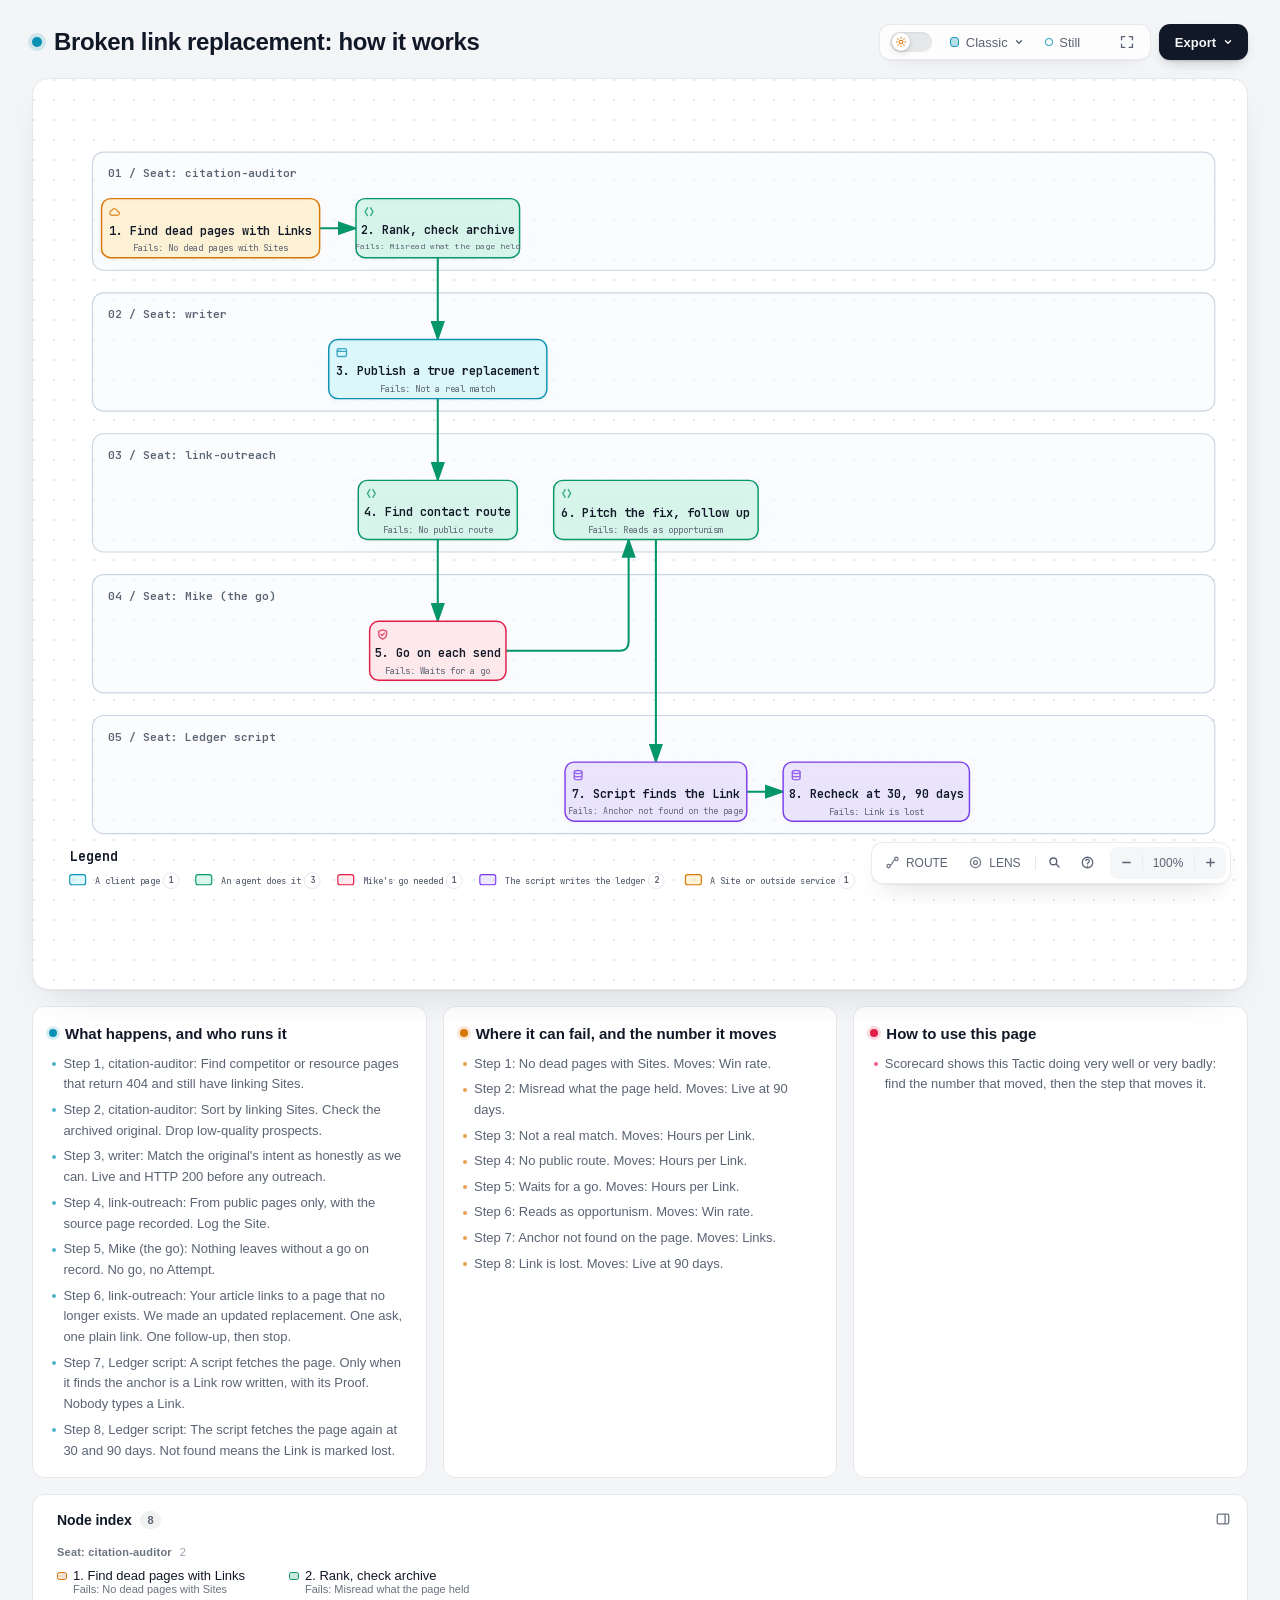
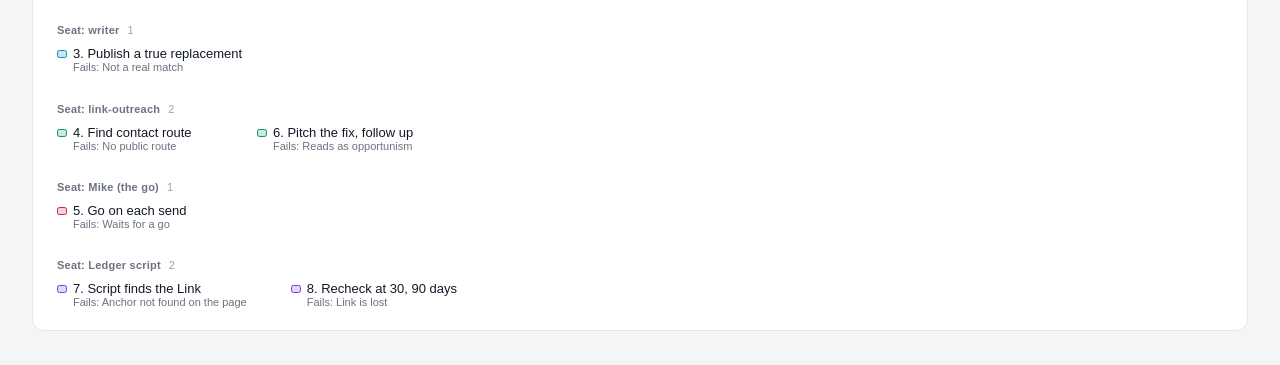
==== how/broken-link-replacement.html @ 82b7b7bc "Link Engine prototype v2: tactic header, How it works (Archify), multi-client, domain and page autho" ====
<!DOCTYPE html>
<html lang="en" data-theme="dark" data-preset="classic">
<head>
  <meta charset="UTF-8">
  <meta name="viewport" content="width=device-width, initial-scale=1.0">
  <meta name="generator" content="archify 3.2.0">
  <meta name="archify-reader-contract" content="declared-wide-v1">
  <title>Broken link replacement: how it works Diagram</title>
  <script>
    // Resolve the theme before first paint so light-preference users don't
    // see a dark flash. The toolbar script below re-applies with UI state.
    (function () {
      try {
        var theme = null;
        try {
          var param = new URLSearchParams(window.location.search).get('theme');
          if (param === 'light' || param === 'dark') theme = param;
          if (new URLSearchParams(window.location.search).get('embed') === '1') {
            document.documentElement.setAttribute('data-embed', 'true');
          }
          if (new URLSearchParams(window.location.search).get('present') === '1') {
            document.documentElement.setAttribute('data-present', 'true');
          }
        } catch (_) {}
        if (!theme) {
          try { theme = localStorage.getItem('archify-theme'); } catch (_) {}
        }
        if (theme !== 'light' && theme !== 'dark') {
          theme = window.matchMedia('(prefers-color-scheme: light)').matches ? 'light' : 'dark';
        }
        document.documentElement.setAttribute('data-theme', theme);
      } catch (_) {}
    })();
  </script>
  <style id="archify-fonts">
/*
JetBrains Mono variable WOFF2 subsets from Google Fonts service revision v24.
These fixed bytes are shared by the viewer and its SVG/raster exports.
No local() source: an installed copy must not override the bundled font.
Uncovered characters (including CJK) still use the system fallback stack.
Upstream: https://github.com/JetBrains/JetBrainsMono

cyrillic-ext    1664 bytes  sha256 9343de2ca5d9549f792e7962375af8efb0f320c7643bfd36c884b5a30e5c396f
cyrillic        8892 bytes  sha256 4995a9a43ac659ec32fcd8b463755cd6a07b31a6e6b3894a6a153b661cf490e2
greek           6800 bytes  sha256 49c3da6c9a2b279b0f1f860f5cfb1f5dc38d88a5c7be9c9b1837bbc4e3db6111
vietnamese      5872 bytes  sha256 d44eb1936043a56038eb02dd70b243f379bef65783f94ec12f277550720411f1
latin-ext      11596 bytes  sha256 9c38cb2d0d2d93c1ee6e21fa78db76f13ea7e15e15cc64214c7ca89b6aaa35c4
latin          31340 bytes  sha256 2c32b9b3ee358c119e210f6f5195f9bd34894d78a785ff2e95d60e718e400af4

Copyright 2020 The JetBrains Mono Project Authors (https://github.com/JetBrains/JetBrainsMono)

This Font Software is licensed under the SIL Open Font License, Version 1.1.
This license is copied below, and is also available with a FAQ at:
https://openfontlicense.org


-----------------------------------------------------------
SIL OPEN FONT LICENSE Version 1.1 - 26 February 2007
-----------------------------------------------------------

PREAMBLE
The goals of the Open Font License (OFL) are to stimulate worldwide
development of collaborative font projects, to support the font creation
efforts of academic and linguistic communities, and to provide a free and
open framework in which fonts may be shared and improved in partnership
with others.

The OFL allows the licensed fonts to be used, studied, modified and
redistributed freely as long as they are not sold by themselves. The
fonts, including any derivative works, can be bundled, embedded,
redistributed and/or sold with any software provided that any reserved
names are not used by derivative works. The fonts and derivatives,
however, cannot be released under any other type of license. The
requirement for fonts to remain under this license does not apply
to any document created using the fonts or their derivatives.

DEFINITIONS
"Font Software" refers to the set of files released by the Copyright
Holder(s) under this license and clearly marked as such. This may
include source files, build scripts and documentation.

"Reserved Font Name" refers to any names specified as such after the
copyright statement(s).

"Original Version" refers to the collection of Font Software components as
distributed by the Copyright Holder(s).

"Modified Version" refers to any derivative made by adding to, deleting,
or substituting -- in part or in whole -- any of the components of the
Original Version, by changing formats or by porting the Font Software to a
new environment.

"Author" refers to any designer, engineer, programmer, technical
writer or other person who contributed to the Font Software.

PERMISSION & CONDITIONS
Permission is hereby granted, free of charge, to any person obtaining
a copy of the Font Software, to use, study, copy, merge, embed, modify,
redistribute, and sell modified and unmodified copies of the Font
Software, subject to the following conditions:

1) Neither the Font Software nor any of its individual components,
in Original or Modified Versions, may be sold by itself.

2) Original or Modified Versions of the Font Software may be bundled,
redistributed and/or sold with any software, provided that each copy
contains the above copyright notice and this license. These can be
included either as stand-alone text files, human-readable headers or
in the appropriate machine-readable metadata fields within text or
binary files as long as those fields can be easily viewed by the user.

3) No Modified Version of the Font Software may use the Reserved Font
Name(s) unless explicit written permission is granted by the corresponding
Copyright Holder. This restriction only applies to the primary font name as
presented to the users.

4) The name(s) of the Copyright Holder(s) or the Author(s) of the Font
Software shall not be used to promote, endorse or advertise any
Modified Version, except to acknowledge the contribution(s) of the
Copyright Holder(s) and the Author(s) or with their explicit written
permission.

5) The Font Software, modified or unmodified, in part or in whole,
must be distributed entirely under this license, and must not be
distributed under any other license. The requirement for fonts to
remain under this license does not apply to any document created
using the Font Software.

TERMINATION
This license becomes null and void if any of the above conditions are
not met.

DISCLAIMER
THE FONT SOFTWARE IS PROVIDED "AS IS", WITHOUT WARRANTY OF ANY KIND,
EXPRESS OR IMPLIED, INCLUDING BUT NOT LIMITED TO ANY WARRANTIES OF
MERCHANTABILITY, FITNESS FOR A PARTICULAR PURPOSE AND NONINFRINGEMENT
OF COPYRIGHT, PATENT, TRADEMARK, OR OTHER RIGHT. IN NO EVENT SHALL THE
COPYRIGHT HOLDER BE LIABLE FOR ANY CLAIM, DAMAGES OR OTHER LIABILITY,
INCLUDING ANY GENERAL, SPECIAL, INDIRECT, INCIDENTAL, OR CONSEQUENTIAL
DAMAGES, WHETHER IN AN ACTION OF CONTRACT, TORT OR OTHERWISE, ARISING
FROM, OUT OF THE USE OR INABILITY TO USE THE FONT SOFTWARE OR FROM
OTHER DEALINGS IN THE FONT SOFTWARE.
*/
    /* cyrillic-ext */
    @font-face { font-family: 'JetBrains Mono'; font-style: normal; font-weight: 400 800; font-display: swap;
      src: url([data-uri]) format('woff2');
      unicode-range: U+0460-052F, U+1C80-1C8A, U+20B4, U+2DE0-2DFF, U+A640-A69F, U+FE2E-FE2F; }
    /* cyrillic */
    @font-face { font-family: 'JetBrains Mono'; font-style: normal; font-weight: 400 800; font-display: swap;
      src: url([data-uri]) format('woff2');
      unicode-range: U+0301, U+0400-045F, U+0490-0491, U+04B0-04B1, U+2116; }
    /* greek */
    @font-face { font-family: 'JetBrains Mono'; font-style: normal; font-weight: 400 800; font-display: swap;
      src: url([data-uri]) format('woff2');
      unicode-range: U+0370-0377, U+037A-037F, U+0384-038A, U+038C, U+038E-03A1, U+03A3-03FF; }
    /* vietnamese */
    @font-face { font-family: 'JetBrains Mono'; font-style: normal; font-weight: 400 800; font-display: swap;
      src: url([data-uri]) format('woff2');
      unicode-range: U+0102-0103, U+0110-0111, U+0128-0129, U+0168-0169, U+01A0-01A1, U+01AF-01B0, U+0300-0301, U+0303-0304, U+0308-0309, U+0323, U+0329, U+1EA0-1EF9, U+20AB; }
    /* latin-ext */
    @font-face { font-family: 'JetBrains Mono'; font-style: normal; font-weight: 400 800; font-display: swap;
      src: url([data-uri]) format('woff2');
      unicode-range: U+0100-02BA, U+02BD-02C5, U+02C7-02CC, U+02CE-02D7, U+02DD-02FF, U+0304, U+0308, U+0329, U+1D00-1DBF, U+1E00-1E9F, U+1EF2-1EFF, U+2020, U+20A0-20AB, U+20AD-20C0, U+2113, U+2C60-2C7F, U+A720-A7FF; }
    /* latin */
    @font-face { font-family: 'JetBrains Mono'; font-style: normal; font-weight: 400 800; font-display: swap;
      src: url([data-uri]) format('woff2');
      unicode-range: U+0000-00FF, U+0131, U+0152-0153, U+02BB-02BC, U+02C6, U+02DA, U+02DC, U+0304, U+0308, U+0329, U+2000-206F, U+20AC, U+2122, U+2191, U+2193, U+2212, U+2215, U+FEFF, U+FFFD; }
  </style>
  <style>
    /* ==========================================================
       THEME VARIABLES — switch by toggling [data-theme] on <html>
       ========================================================== */
    :root,
    [data-theme="dark"] {
      --bg: #020617;
      --grid: #1e293b;
      --canvas-dot: rgba(148, 163, 184, 0.16);
      --text: #ffffff;
      --text-muted: #94a3b8;
      --text-dim: #475569;
      /* UI chrome and menu hints need more contrast than SVG .t-dim accents */
      --text-faint: #7d8da1;

      --panel: rgba(15, 23, 42, 0.5);
      --panel-border: #1e293b;
      --lane-fill: rgba(15, 23, 42, 0.22);
      --lane-stroke: #334155;

      --arrow: #94a3b8;
      --arrow-emphasis: #34d399;

      /* Opaque mask color used behind semi-transparent component fills
         so the arrows drawn underneath are properly hidden. */
      --mask: #0f172a;

      --frontend-fill:    rgba(8, 51, 68, 0.4);
      --frontend-stroke:  #22d3ee;
      --backend-fill:     rgba(6, 78, 59, 0.4);
      --backend-stroke:   #34d399;
      --database-fill:    rgba(76, 29, 149, 0.4);
      --database-stroke:  #a78bfa;
      --cloud-fill:       rgba(120, 53, 15, 0.3);
      --cloud-stroke:     #fbbf24;
      --security-fill:    rgba(136, 19, 55, 0.4);
      --security-stroke:  #fb7185;
      --messagebus-fill:  rgba(251, 146, 60, 0.3);
      --messagebus-stroke:#fb923c;
      --external-fill:    rgba(30, 41, 59, 0.5);
      --external-stroke:  #94a3b8;

      --toolbar-bg:       rgba(15, 23, 42, 0.8);
      --toolbar-border:   #334155;
      --toolbar-text:     #e2e8f0;
      --toolbar-hover:    rgba(15, 23, 42, 0.95);
      --toolbar-menu-bg:  #0f172a;
    }

    [data-theme="light"] {
      --bg: #f4f5f7;
      --grid: #e9edf2;
      --canvas-dot: #e2e7ec;
      --text: #111827;
      --text-muted: #5b6474;
      --text-dim: #9aa3b2;
      --text-faint: #6b7280;

      --panel: #ffffff;
      --panel-border: #e5e7eb;
      --lane-fill: rgba(248, 250, 252, 0.65);
      --lane-stroke: #cbd5e1;

      --arrow: #64748b;
      --arrow-emphasis: #059669;

      --mask: #ffffff;

      --frontend-fill: rgba(34, 211, 238, 0.15);
      --frontend-stroke: #0891b2;
      --backend-fill: rgba(52, 211, 153, 0.18);
      --backend-stroke: #059669;
      --database-fill: rgba(167, 139, 250, 0.2);
      --database-stroke: #7c3aed;
      --cloud-fill: rgba(251, 191, 36, 0.18);
      --cloud-stroke: #d97706;
      --security-fill: rgba(251, 113, 133, 0.15);
      --security-stroke: #e11d48;
      --messagebus-fill: rgba(251, 146, 60, 0.15);
      --messagebus-stroke: #ea580c;
      --external-fill: rgba(148, 163, 184, 0.18);
      --external-stroke: #64748b;

      --toolbar-bg:       rgba(255, 255, 255, 0.92);
      --toolbar-border:   #cbd5e1;
      --toolbar-text:     #334155;
      --toolbar-hover:    #ffffff;
      --toolbar-menu-bg:  #ffffff;
    }

    /* ==========================================================
       SIGNAL FLOW — an opt-in, motion-forward visual preset.
       The variables also target a standalone exported SVG, whose
       root carries data-preset and data-theme directly.
       ========================================================== */
    [data-preset="signal-flow"][data-theme="dark"] {
      --bg: #030711;
      --grid: #15233a;
      --panel: rgba(6, 14, 28, 0.78);
      --panel-border: #1d3350;
      --lane-fill: rgba(9, 22, 40, 0.5);
      --lane-stroke: #2c4564;
      --text: #f5fbff;
      --text-muted: #9eb0c7;
      --text-dim: #52667f;
      --text-faint: #7890ad;
      --mask: #07101e;
      --frontend-fill: rgba(6, 182, 212, 0.14);
      --frontend-stroke: #67e8f9;
      --backend-fill: rgba(16, 185, 129, 0.14);
      --backend-stroke: #5eead4;
      --database-fill: rgba(139, 92, 246, 0.16);
      --database-stroke: #c4b5fd;
      --cloud-fill: rgba(245, 158, 11, 0.13);
      --cloud-stroke: #fcd34d;
      --security-fill: rgba(244, 63, 94, 0.13);
      --security-stroke: #fda4af;
      --messagebus-fill: rgba(249, 115, 22, 0.13);
      --messagebus-stroke: #fdba74;
      --external-fill: rgba(71, 85, 105, 0.24);
      --external-stroke: #a5b4c7;
      --arrow: #7890ad;
      --arrow-emphasis: #2dd4bf;
      --toolbar-bg: rgba(7, 16, 30, 0.86);
      --toolbar-border: #29415f;
      --toolbar-menu-bg: #07101e;
    }

    [data-preset="signal-flow"][data-theme="light"] {
      --bg: #f4f9fc;
      --grid: #d4e5ee;
      --panel: rgba(255, 255, 255, 0.82);
      --panel-border: #bfd5e2;
      --lane-fill: rgba(232, 243, 248, 0.62);
      --lane-stroke: #a9c5d5;
      --text: #102638;
      --text-muted: #587287;
      --text-dim: #8aa2b4;
      --text-faint: #668397;
      --mask: #ffffff;
      --frontend-fill: rgba(6, 182, 212, 0.09);
      --frontend-stroke: #0789a1;
      --backend-fill: rgba(5, 150, 105, 0.09);
      --backend-stroke: #087f69;
      --database-fill: rgba(124, 58, 237, 0.09);
      --database-stroke: #7254c7;
      --cloud-fill: rgba(217, 119, 6, 0.08);
      --cloud-stroke: #b9670b;
      --security-fill: rgba(225, 29, 72, 0.08);
      --security-stroke: #c53a59;
      --messagebus-fill: rgba(234, 88, 12, 0.08);
      --messagebus-stroke: #c65f27;
      --external-fill: rgba(100, 116, 139, 0.1);
      --external-stroke: #607a8c;
      --arrow: #7b97aa;
      --arrow-emphasis: #0d9488;
    }

    /* ==========================================================
       BLUEPRINT — a review-first drafting preset for deployment,
       infrastructure, and technical design documentation. It keeps
       the same semantic palette and geometry while trading glow for
       precise grid contrast, squared materials, and drafting marks.
       ========================================================== */
    [data-preset="blueprint"][data-theme="dark"] {
      --bg: #06131f;
      --grid: #17425a;
      --panel: rgba(7, 27, 43, 0.9);
      --panel-border: #27627f;
      --lane-fill: rgba(10, 43, 66, 0.36);
      --lane-stroke: #34799a;
      --text: #e3f6ff;
      --text-muted: #91b8ca;
      --text-dim: #557e92;
      --text-faint: #739caf;
      --mask: #0a2031;
      --frontend-fill: rgba(26, 157, 193, 0.14);
      --frontend-stroke: #66d9ef;
      --backend-fill: rgba(31, 155, 124, 0.13);
      --backend-stroke: #69dfbd;
      --database-fill: rgba(120, 105, 196, 0.14);
      --database-stroke: #b4a8ff;
      --cloud-fill: rgba(197, 145, 43, 0.13);
      --cloud-stroke: #ffd166;
      --security-fill: rgba(199, 76, 104, 0.13);
      --security-stroke: #ff8da1;
      --messagebus-fill: rgba(207, 112, 49, 0.13);
      --messagebus-stroke: #ffad66;
      --external-fill: rgba(84, 119, 139, 0.18);
      --external-stroke: #a7cad9;
      --arrow: #78a3b7;
      --arrow-emphasis: #64dfc1;
      --toolbar-bg: rgba(7, 28, 45, 0.92);
      --toolbar-border: #34799a;
      --toolbar-text: #d8f3ff;
      --toolbar-hover: rgba(18, 58, 83, 0.95);
      --toolbar-menu-bg: #0a2031;
    }

    [data-preset="blueprint"][data-theme="light"] {
      --bg: #edf7fa;
      --grid: #b5d5e1;
      --panel: rgba(249, 253, 255, 0.94);
      --panel-border: #78aabd;
      --lane-fill: rgba(210, 232, 240, 0.42);
      --lane-stroke: #83b2c4;
      --text: #123344;
      --text-muted: #4e7486;
      --text-dim: #86a6b4;
      --text-faint: #668c9d;
      --mask: #f9fdff;
      --frontend-fill: rgba(8, 145, 178, 0.08);
      --frontend-stroke: #087f9c;
      --backend-fill: rgba(5, 128, 101, 0.08);
      --backend-stroke: #08755f;
      --database-fill: rgba(100, 75, 180, 0.08);
      --database-stroke: #6757a8;
      --cloud-fill: rgba(181, 120, 15, 0.08);
      --cloud-stroke: #a86609;
      --security-fill: rgba(190, 48, 80, 0.07);
      --security-stroke: #b32f50;
      --messagebus-fill: rgba(196, 81, 22, 0.07);
      --messagebus-stroke: #b65120;
      --external-fill: rgba(79, 112, 128, 0.08);
      --external-stroke: #506f7e;
      --arrow: #6d93a5;
      --arrow-emphasis: #087f69;
      --toolbar-bg: rgba(247, 252, 254, 0.94);
      --toolbar-border: #8ab5c5;
      --toolbar-text: #294f61;
      --toolbar-hover: #ffffff;
      --toolbar-menu-bg: #f9fdff;
    }

    /* ==========================================================
       EDITORIAL — a warm, publication-minded preset for design
       reviews, launch notes, and documentation. The diagram keeps
       the same semantic palette and exact geometry, but trades
       software chrome for paper, ink, ruled structure, and one
       restrained vermilion accent.
       ========================================================== */
    [data-preset="editorial"][data-theme="dark"] {
      --bg: #181611;
      --grid: #39342a;
      --panel: rgba(35, 31, 24, 0.96);
      --panel-border: #625a4a;
      --lane-fill: rgba(52, 46, 35, 0.46);
      --lane-stroke: #726957;
      --text: #f4eddf;
      --text-muted: #b9ae9b;
      --text-dim: #776e60;
      --text-faint: #9d917e;
      --mask: #231f18;
      --frontend-fill: rgba(43, 133, 142, 0.16);
      --frontend-stroke: #7fc6c7;
      --backend-fill: rgba(63, 132, 92, 0.16);
      --backend-stroke: #8fc29e;
      --database-fill: rgba(117, 91, 141, 0.17);
      --database-stroke: #c0a4d0;
      --cloud-fill: rgba(170, 119, 49, 0.16);
      --cloud-stroke: #d8ad68;
      --security-fill: rgba(157, 69, 65, 0.17);
      --security-stroke: #df9085;
      --messagebus-fill: rgba(174, 79, 42, 0.16);
      --messagebus-stroke: #df946f;
      --external-fill: rgba(126, 115, 96, 0.18);
      --external-stroke: #b8ad99;
      --arrow: #948978;
      --arrow-emphasis: #dd6b3d;
      --toolbar-bg: rgba(35, 31, 24, 0.92);
      --toolbar-border: #625a4a;
      --toolbar-text: #eee5d5;
      --toolbar-hover: #302a20;
      --toolbar-menu-bg: #231f18;
    }

    [data-preset="editorial"][data-theme="light"] {
      --bg: #f2eee5;
      --grid: #d8d0c2;
      --panel: rgba(251, 248, 241, 0.97);
      --panel-border: #c4b9a6;
      --lane-fill: rgba(229, 221, 207, 0.42);
      --lane-stroke: #b8aa94;
      --text: #242018;
      --text-muted: #6f6658;
      --text-dim: #a09788;
      --text-faint: #817767;
      --mask: #fbf8f1;
      --frontend-fill: rgba(31, 117, 126, 0.09);
      --frontend-stroke: #287e84;
      --backend-fill: rgba(42, 119, 75, 0.09);
      --backend-stroke: #397b53;
      --database-fill: rgba(105, 75, 130, 0.09);
      --database-stroke: #765d86;
      --cloud-fill: rgba(157, 103, 31, 0.1);
      --cloud-stroke: #9a671f;
      --security-fill: rgba(153, 58, 52, 0.09);
      --security-stroke: #9e463f;
      --messagebus-fill: rgba(182, 70, 27, 0.09);
      --messagebus-stroke: #ad4b25;
      --external-fill: rgba(101, 91, 75, 0.09);
      --external-stroke: #746b5e;
      --arrow: #8a806f;
      --arrow-emphasis: #bb4c23;
      --toolbar-bg: rgba(251, 248, 241, 0.94);
      --toolbar-border: #c4b9a6;
      --toolbar-text: #40392f;
      --toolbar-hover: #fffdf8;
      --toolbar-menu-bg: #fbf8f1;
    }

    * { margin: 0; padding: 0; box-sizing: border-box; }

    body {
      --archify-page-top: 2rem;
      font-family: -apple-system, BlinkMacSystemFont, 'Segoe UI', 'PingFang SC', 'Hiragino Sans GB', 'Microsoft YaHei', 'Noto Sans CJK SC', 'Noto Sans', Roboto, 'Helvetica Neue', Arial, sans-serif;
      -webkit-font-smoothing: antialiased;
      background: var(--bg);
      min-height: 100vh;
      padding: var(--archify-page-top) 2rem 2rem;
      color: var(--text);
      /* Theme surfaces change together; animating the page background leaves it
         visibly out of sync with the SVG and panel for the first 200ms. */
    }

    html[data-preset="signal-flow"] body {
      background-image:
        radial-gradient(circle at 18% -8%, rgba(34, 211, 238, 0.14), transparent 34rem),
        radial-gradient(circle at 92% 18%, rgba(139, 92, 246, 0.12), transparent 30rem);
      background-attachment: fixed;
    }
    html[data-preset="signal-flow"][data-theme="light"] body {
      background-image:
        radial-gradient(circle at 18% -8%, rgba(6, 182, 212, 0.12), transparent 34rem),
        radial-gradient(circle at 92% 18%, rgba(139, 92, 246, 0.08), transparent 30rem);
    }
    html[data-preset="blueprint"] body {
      background-image:
        linear-gradient(var(--grid) 1px, transparent 1px),
        linear-gradient(90deg, var(--grid) 1px, transparent 1px);
      background-size: 32px 32px;
      background-position: -1px -1px;
      background-attachment: fixed;
    }
    html[data-preset="editorial"] body {
      background-image:
        linear-gradient(90deg, transparent 0, transparent 5.4rem, color-mix(in srgb, var(--security-stroke) 18%, transparent) 5.4rem, color-mix(in srgb, var(--security-stroke) 18%, transparent) calc(5.4rem + 1px), transparent calc(5.4rem + 1px)),
        repeating-linear-gradient(0deg, transparent 0, transparent 31px, color-mix(in srgb, var(--grid) 36%, transparent) 31px, color-mix(in srgb, var(--grid) 36%, transparent) 32px);
      background-attachment: fixed;
    }

    /* Gallery/embed mode keeps the generated artifact as the source of truth
       while presenting only its diagram surface inside a proof card. */
    html[data-embed="true"] body {
      min-height: 0;
      padding: 0;
      overflow: hidden;
      background: var(--bg);
      background-image: none;
    }
    html[data-embed="true"] .toolbar,
    html[data-embed="true"] .header,
    html[data-embed="true"] .cards,
    html[data-embed="true"] .diagram-nav,
    html[data-embed="true"] .overview-map,
    html[data-embed="true"] .focus-chip,
    html[data-embed="true"] .route-probe,
    html[data-embed="true"] .semantic-lens,
    html[data-embed="true"] .diagram-guide,
    html[data-embed="true"] .node-finder,
    html[data-embed="true"] .node-outline { display: none !important; }
    html[data-embed="true"] .container { max-width: none; }
    html[data-embed="true"] .diagram-container {
      padding: 0.5rem;
      border: 0;
      border-radius: 0;
      box-shadow: none;
    }
    html[data-embed="true"] .diagram-container svg { min-width: 0; }

    /* Presentation Stage is a viewer-only layer: it gives the live diagram
       the viewport while keeping guided views, theme, focus, and exports real.
       Embed mode wins when both query parameters are present. */
    html[data-present="true"]:not([data-embed="true"]) body {
      --archify-page-top: 1rem;
      height: 100dvh;
      min-height: 0;
      padding: 1rem;
      overflow: hidden;
    }
    html[data-present="true"]:not([data-embed="true"]) .container {
      display: flex;
      flex-direction: column;
      gap: 0.75rem;
      width: 100%;
      max-width: none;
      height: calc(100dvh - 2rem);
    }
    html[data-present="true"]:not([data-embed="true"]) .header {
      flex: none;
      min-width: 0;
      margin: 0;
      padding-right: 23rem;
    }
    html[data-present="true"]:not([data-embed="true"]) .header-row { margin-bottom: 0.25rem; }
    html[data-present="true"]:not([data-embed="true"]) .subtitle {
      overflow: hidden;
      text-overflow: ellipsis;
      white-space: nowrap;
    }

    html[data-present="true"]:not([data-embed="true"]) .diagram-container {
      display: flex;
      flex: 1 1 auto;
      align-items: center;
      justify-content: center;
      min-height: 0;
      padding: 0.75rem;
      padding-bottom: calc(0.75rem + var(--archify-nav-reserve));
    }
    html[data-present="true"]:not([data-embed="true"]) .diagram-container > svg {
      flex: 1 1 auto;
      height: 100%;
      min-height: 0;
      width: 100%;
      min-width: 0;
    }
    html[data-present="true"]:not([data-embed="true"]) .cards { display: none; }
    html[data-present="true"]:not([data-embed="true"]) #btn-present {
      border-color: var(--frontend-stroke);
      color: var(--frontend-stroke);
    }

    /* The reader owns only the outer scale. Compact automatic sequences fit at
       their authored text size or larger. Long sequences and waterfall rows
       favor reading width and page scroll; other diagrams keep height fitting.
       Small automatic canvases retain a modest scale inside a usable shell.
       Every strategy preserves the authored SVG/viewBox and semantic geometry. */
    .container {
      width: 100%;
      max-width: var(--archify-reader-width, 1440px);
      margin: 0 auto;
    }
    html[data-reader-area="true"] .diagram-container {
      min-height: var(--archify-diagram-min-height);
      display: flex;
      align-items: center;
    }
    html[data-reader-area="true"] .diagram-container > svg { flex-shrink: 0; }
    /* The original SVG legend can use the outer corner while the capped or fitted
       diagram stays centered. The container still clips all outer paint. */
    .diagram-container:has([data-reader-legend-corner]) > svg { overflow: visible; }
    .diagram-container [data-reader-legend-corner] {
      transform-origin: 0 0;
      transform-box: view-box;
      transform: var(--archify-reader-legend-transform);
    }
    html[data-reader-narrow="true"]:not([data-present="true"]) .diagram-container > svg {
      min-width: 0;
      max-width: var(--archify-diagram-max-width);
      margin-inline: auto;
    }
    @media (min-width: 768px) and (max-height: 920px) {
      .header { margin-bottom: 1rem; }
      .diagram-container { padding: 1rem; }
      .cards { margin-top: 1rem; }
      .card { padding: 1rem; }
    }

    .header { margin-bottom: 1.5rem; padding-right: 29.5rem; }

    html[data-preset="signal-flow"] .header,
    html[data-preset="blueprint"] .header,
    html[data-preset="editorial"] .header { padding-right: 29.5rem; }

    .header-row {
      display: flex;
      align-items: center;
      gap: 0.75rem;
      min-height: 2.75rem;
      margin-bottom: 0.25rem;
    }

    .pulse-dot {
      flex: none;
      width: 10px;
      height: 10px;
      background: var(--frontend-stroke);
      border-radius: 50%;
      box-shadow: 0 0 0 4px color-mix(in srgb, var(--frontend-stroke) 16%, transparent);
      animation: none;
    }

    html[data-motion-capable="true"] .pulse-dot { animation: pulse 2s infinite; }

    @keyframes pulse {
      0%, 100% { opacity: 1; }
      50% { opacity: 0.5; }
    }

    h1 {
      font-size: 1.5rem;
      font-weight: 650;
      line-height: 1.25;
      letter-spacing: -0.015em;
    }

    .subtitle {
      color: var(--text-muted);
      font-size: 0.875rem;
      line-height: 1.55;
      margin-left: 1.375rem;
    }

    html[data-preset="signal-flow"] .header-row::after {
      content: attr(data-preset-badge-signal-flow);
      flex: none;
      margin-left: 0.25rem;
      color: var(--frontend-stroke);
      border: 1px solid var(--frontend-stroke);
      border-radius: 999px;
      padding: 0.28rem 0.6rem;
      font-size: 0.625rem;
      letter-spacing: 0.12em;
      opacity: 0.82;
      box-shadow: 0 0 20px rgba(34, 211, 238, 0.12);
      white-space: nowrap;
    }

    html[data-preset="blueprint"] .pulse-dot {
      width: 10px;
      height: 10px;
      border: 1px solid var(--frontend-stroke);
      border-radius: 1px;
      background: transparent;
      box-shadow: inset 0 0 0 2px var(--bg);
      transform: rotate(45deg);
      animation: none;
    }
    html[data-preset="blueprint"] .header-row::after {
      content: attr(data-preset-badge-blueprint);
      flex: none;
      margin-left: 0.25rem;
      padding: 0.28rem 0.55rem;
      border-top: 1px solid var(--frontend-stroke);
      border-bottom: 1px solid var(--frontend-stroke);
      color: var(--frontend-stroke);
      font-size: 0.5625rem;
      font-weight: 700;
      letter-spacing: 0.14em;
      white-space: nowrap;
    }

    html[data-preset="editorial"] h1,
    html[data-preset="editorial"] .card h3 {
      font-family: Georgia, 'Times New Roman', 'Songti SC', STSong, serif;
      letter-spacing: -0.02em;
    }
    html[data-preset="editorial"] h1 { font-size: 1.72rem; font-weight: 600; }
    html[data-preset="editorial"] .pulse-dot {
      width: 9px;
      height: 9px;
      border: 1px solid var(--arrow-emphasis);
      border-radius: 0;
      background: var(--arrow-emphasis);
      box-shadow: 0 0 0 3px color-mix(in srgb, var(--arrow-emphasis) 14%, transparent);
      transform: rotate(45deg);
      animation: none;
    }
    html[data-preset="editorial"] .header-row::after {
      content: attr(data-preset-badge-editorial);
      flex: none;
      margin-left: 0.25rem;
      padding: 0.32rem 0 0.24rem;
      border-bottom: 2px solid var(--arrow-emphasis);
      color: var(--arrow-emphasis);
      font-family: Georgia, 'Times New Roman', serif;
      font-size: 0.625rem;
      font-style: italic;
      font-weight: 600;
      letter-spacing: 0.08em;
      white-space: nowrap;
    }

    .diagram-container {
      --archify-nav-reserve: 0px;
      background: var(--panel);
      border-radius: 1rem;
      border: 1px solid var(--panel-border);
      box-shadow: 0 1px 2px rgba(15, 23, 42, 0.04), 0 16px 40px -20px rgba(15, 23, 42, 0.18);
      padding: 1.5rem;
      padding-bottom: calc(1.5rem + var(--archify-nav-reserve));
      overflow: hidden;
      position: relative;
    }

    html[data-preset="signal-flow"] .diagram-container {
      position: relative;
      overflow: hidden;
      background: linear-gradient(180deg, rgba(8, 20, 38, 0.82), rgba(3, 8, 18, 0.94));
      box-shadow: inset 0 1px 0 rgba(255, 255, 255, 0.04), 0 28px 80px rgba(0, 0, 0, 0.34);
    }
    html[data-preset="signal-flow"][data-theme="light"] .diagram-container {
      background: linear-gradient(180deg, rgba(255, 255, 255, 0.9), rgba(237, 246, 250, 0.94));
      box-shadow: inset 0 1px 0 rgba(255, 255, 255, 0.72), 0 24px 60px rgba(45, 78, 99, 0.12);
    }
    html[data-preset="blueprint"] .diagram-container {
      border-color: var(--panel-border);
      border-radius: 0.35rem;
      background: var(--panel);
      box-shadow:
        inset 0 0 0 1px color-mix(in srgb, var(--panel-border) 34%, transparent),
        0 18px 48px rgba(0, 0, 0, 0.16);
    }
    html[data-preset="blueprint"] .diagram-container::after {
      content: "";
      position: absolute;
      z-index: 10;
      inset: 0.7rem;
      pointer-events: none;
      background:
        linear-gradient(var(--frontend-stroke), var(--frontend-stroke)) left top / 1.35rem 1px no-repeat,
        linear-gradient(var(--frontend-stroke), var(--frontend-stroke)) left top / 1px 1.35rem no-repeat,
        linear-gradient(var(--frontend-stroke), var(--frontend-stroke)) right top / 1.35rem 1px no-repeat,
        linear-gradient(var(--frontend-stroke), var(--frontend-stroke)) right top / 1px 1.35rem no-repeat,
        linear-gradient(var(--frontend-stroke), var(--frontend-stroke)) left bottom / 1.35rem 1px no-repeat,
        linear-gradient(var(--frontend-stroke), var(--frontend-stroke)) left bottom / 1px 1.35rem no-repeat,
        linear-gradient(var(--frontend-stroke), var(--frontend-stroke)) right bottom / 1.35rem 1px no-repeat,
        linear-gradient(var(--frontend-stroke), var(--frontend-stroke)) right bottom / 1px 1.35rem no-repeat;
      opacity: 0.58;
    }
    html[data-preset="editorial"] .diagram-container {
      overflow: hidden;
      border-color: var(--panel-border);
      border-radius: 0.38rem;
      background:
        linear-gradient(90deg, color-mix(in srgb, var(--security-fill) 58%, transparent), transparent 12%),
        var(--panel);
      box-shadow:
        0 1px 0 color-mix(in srgb, var(--text) 6%, transparent),
        0 18px 48px color-mix(in srgb, #000 19%, transparent);
    }
    html[data-preset="editorial"] .diagram-container::after {
      position: absolute;
      z-index: 10;
      top: 0.72rem;
      right: 1.25rem;
      padding: 0.2rem 0.52rem;
      border: 1px solid var(--panel-border);
      background: var(--panel);
      color: var(--arrow-emphasis);
      content: attr(data-preset-badge-editorial-plate);
      font-family: Georgia, 'Times New Roman', serif;
      font-size: 0.52rem;
      font-style: italic;
      font-weight: 600;
      letter-spacing: 0.09em;
      pointer-events: none;
    }
    html[data-embed="true"][data-preset="editorial"] .diagram-container::after { display: none; }
    html[data-motion-capable="true"][data-preset="signal-flow"][data-ambient-entry="running"] .diagram-container::before {
      content: "";
      position: absolute;
      inset: 0;
      pointer-events: none;
      background: linear-gradient(115deg, transparent 28%, rgba(103, 232, 249, 0.035) 48%, transparent 68%);
      transform: translateX(-70%);
      animation: archify-signal-scan 4.8s ease-in-out 1 both;
    }

    /* Motion Governor gives the reader a real static state and gives the
       strongest semantic action the only motion budget. Atmosphere resets to
       its authored base instead of freezing mid-cycle. Static artifacts never
       start a decorative pulse or scan. */
    html:not([data-motion-capable="true"]) svg[data-animation="trace"] [data-animate] {
      animation: none !important;
    }
    html:not([data-motion-capable="true"]) svg[data-animation="trace"] [data-graph-role="automatic-crossover"]:has(> [data-animate="edge"]) > [data-graph-role="automatic-crossover-underlay"] {
      animation: none !important;
    }
    html[data-motion="still"] .pulse-dot,
    html[data-motion="still"] .diagram-container::before,
    html[data-motion="still"] svg[data-animation="trace"] [data-animate],
    html[data-motion-owner] .pulse-dot,
    html[data-motion-owner] .diagram-container::before,
    html[data-motion-owner] svg[data-animation="trace"] [data-animate],
    html[data-embed="true"] .pulse-dot,
    html[data-embed="true"] .diagram-container::before,
    html[data-share-playback="true"] .pulse-dot,
    html[data-share-playback="true"] .diagram-container::before,
    html[data-document-hidden="true"] .pulse-dot,
    html[data-document-hidden="true"] .diagram-container::before,
    html[data-document-hidden="true"] svg[data-animation="trace"] [data-animate],
    html[data-motion="still"] svg[data-animation="trace"] [data-graph-role="automatic-crossover"]:has(> [data-animate="edge"]) > [data-graph-role="automatic-crossover-underlay"],
    html[data-motion-owner] svg[data-animation="trace"] [data-graph-role="automatic-crossover"]:has(> [data-animate="edge"]) > [data-graph-role="automatic-crossover-underlay"],
    html[data-embed="true"] svg[data-animation="trace"] [data-graph-role="automatic-crossover"]:has(> [data-animate="edge"]) > [data-graph-role="automatic-crossover-underlay"],
    html[data-share-playback="true"] svg[data-animation="trace"] [data-graph-role="automatic-crossover"]:has(> [data-animate="edge"]) > [data-graph-role="automatic-crossover-underlay"],
    html[data-document-hidden="true"] svg[data-animation="trace"] [data-graph-role="automatic-crossover"]:has(> [data-animate="edge"]) > [data-graph-role="automatic-crossover-underlay"] {
      animation: none !important;
    }
    html[data-motion="still"] .diagram-container::before,
    html[data-motion-owner] .diagram-container::before,
    html[data-embed="true"] .diagram-container::before,
    html[data-share-playback="true"] .diagram-container::before {
      opacity: 0;
    }
    html[data-motion="still"] .intent-trace-flow,
    html[data-motion="still"] .route-probe-flow,
    html[data-motion="still"] .route-journey-flow,
    html[data-motion="still"] .semantic-lens-flow,
    html[data-motion="still"] .diagram-guide,
    html[data-motion="still"] .overview-map-live,
    html[data-document-hidden="true"] .intent-trace-flow,
    html[data-document-hidden="true"] .route-probe-flow,
    html[data-document-hidden="true"] .route-journey-flow,
    html[data-document-hidden="true"] .semantic-lens-flow,
    html[data-document-hidden="true"] .diagram-guide,
    html[data-document-hidden="true"] .overview-map-live {
      animation: none !important;
    }

    html[data-motion="still"] .intent-trace-flow,
    html[data-motion="still"] .route-probe-flow {
      stroke-dasharray: none;
      stroke-dashoffset: 0;
      opacity: 0.72;
    }
    html[data-motion="still"] .route-journey-overlay,
    html[data-document-hidden="true"] .route-journey-overlay { display: none !important; }
    html[data-motion="still"] .relationship-pulse-overlay { display: none !important; }

    html[data-motion="still"] svg [data-node-id],
    html[data-motion="still"] svg [data-edge-from],
    html[data-motion="still"] svg [data-detail],
    html[data-motion="still"] svg [data-detail-anchor],
    html[data-motion="still"] svg [data-legend-hit],
    html[data-motion="still"] svg {
      transition: none !important;
    }

    svg {
      font-family: 'JetBrains Mono', ui-monospace, SFMono-Regular, Menlo, Consolas, 'DejaVu Sans Mono', 'Liberation Mono', 'Noto Sans Mono CJK SC', 'PingFang SC', 'Hiragino Sans GB', 'Microsoft YaHei', monospace;
      width: 100%;
      min-width: min(900px, 100%);
      display: block;
      transform-origin: 0 0;
      transition: transform 0.18s ease;
    }

    .diagram-container.is-camera-moving svg {
      transition: transform 0.42s cubic-bezier(0.22, 1, 0.36, 1);
    }
    .diagram-container.is-camera-transaction svg { transition: none; }
    .diagram-container.is-pannable { cursor: grab; }
    .diagram-container.is-panning { cursor: grabbing; user-select: none; }
    .diagram-container.is-panning svg { transition: none; }

    .diagram-nav {
      position: absolute;
      right: 1rem;
      bottom: 1rem;
      z-index: 12;
      translate: 0 calc(-1 * var(--archify-dock-lift, 0px));
      display: inline-flex;
      align-items: center;
      max-width: calc(100% - 2rem);
      padding: 0.25rem;
      gap: 0.0625rem;
      overflow-x: auto;
      border: 1px solid color-mix(in srgb, var(--panel-border) 80%, transparent);
      border-radius: 0.75rem;
      background: color-mix(in srgb, var(--panel) 84%, transparent);
      box-shadow: 0 1px 2px rgba(15, 23, 42, 0.05), 0 10px 28px -14px rgba(15, 23, 42, 0.28);
      backdrop-filter: blur(14px) saturate(1.2);
      scrollbar-width: none;
    }
    .diagram-nav::-webkit-scrollbar { display: none; }
    .diagram-nav button,
    .focus-chip button {
      border: 0;
      background: transparent;
      color: var(--toolbar-text);
      font: inherit;
      cursor: pointer;
    }
    .diagram-nav button {
      min-width: 2rem;
      height: 2rem;
      padding: 0 0.4rem;
      border-radius: 0.5rem;
      color: var(--text-muted);
      font-size: 0.75rem;
      font-weight: 500;
      letter-spacing: 0;
      transition: background 0.15s, color 0.15s;
    }
    .diagram-nav button:hover,
    .diagram-nav button:focus-visible {
      color: var(--text);
      background: color-mix(in srgb, var(--text) 6%, transparent);
    }
    .diagram-nav button:hover,
    .diagram-nav button:focus-visible,
    .focus-chip button:hover,
    .focus-chip button:focus-visible { background: var(--toolbar-hover); }
    .diagram-nav button:focus-visible,
    .focus-chip button:focus-visible {
      outline: 2px solid var(--frontend-stroke);
      outline-offset: 1px;
    }
    .diagram-nav button:disabled { opacity: 0.38; cursor: default; }
    /* The Guide stays on the ? shortcut; Map only earns dock space once the
       reader has zoomed past the full diagram (or opened it from the keyboard). */
    .diagram-nav button[hidden] { display: none; }
    .diagram-container:not(.is-pannable) #btn-overview-map:not([data-radar-requested]):not(:focus) { display: none; }
    .diagram-nav button:disabled:hover { background: transparent; }
    .diagram-nav #btn-route-probe,
    .diagram-nav #btn-overview-map,
    .diagram-nav #btn-semantic-lens {
      min-width: auto;
      padding-inline: 0.6rem;
      color: var(--text-muted);
      font-weight: 500;
    }
    .diagram-nav #btn-node-finder,
    .diagram-nav [data-view="out"] {
      position: relative;
      margin-left: 0.375rem;
    }
    .diagram-nav #btn-node-finder::before,
    .diagram-nav [data-view="out"]::before {
      position: absolute;
      top: 0.55rem;
      bottom: 0.55rem;
      left: -0.19rem;
      width: 1px;
      background: color-mix(in srgb, var(--panel-border) 90%, transparent);
      content: "";
      pointer-events: none;
    }
    .diagram-nav-icon {
      display: block;
      width: 0.95rem;
      height: 0.95rem;
      margin: auto;
      background: currentColor;
      -webkit-mask-position: center;
      -webkit-mask-repeat: no-repeat;
      -webkit-mask-size: contain;
      mask-position: center;
      mask-repeat: no-repeat;
      mask-size: contain;
    }
    .diagram-nav-icon.find {
      -webkit-mask-image: url("data:image/svg+xml,%3Csvg xmlns='http://www.w3.org/2000/svg' viewBox='0 0 20 20'%3E%3Ccircle cx='8.5' cy='8.5' r='4.5' fill='none' stroke='black' stroke-width='1.8'/%3E%3Cpath d='m12 12 4 4' fill='none' stroke='black' stroke-width='1.8' stroke-linecap='round'/%3E%3C/svg%3E");
      mask-image: url("data:image/svg+xml,%3Csvg xmlns='http://www.w3.org/2000/svg' viewBox='0 0 20 20'%3E%3Ccircle cx='8.5' cy='8.5' r='4.5' fill='none' stroke='black' stroke-width='1.8'/%3E%3Cpath d='m12 12 4 4' fill='none' stroke='black' stroke-width='1.8' stroke-linecap='round'/%3E%3C/svg%3E");
    }
    .diagram-nav-icon.guide {
      -webkit-mask-image: url("data:image/svg+xml,%3Csvg xmlns='http://www.w3.org/2000/svg' viewBox='0 0 20 20'%3E%3Ccircle cx='10' cy='10' r='7' fill='none' stroke='black' stroke-width='1.7'/%3E%3Cpath d='M7.8 7.3a2.4 2.4 0 014.6.9c0 1.8-2.4 2-2.4 3.7M10 14.9h.01' fill='none' stroke='black' stroke-width='1.7' stroke-linecap='round'/%3E%3C/svg%3E");
      mask-image: url("data:image/svg+xml,%3Csvg xmlns='http://www.w3.org/2000/svg' viewBox='0 0 20 20'%3E%3Ccircle cx='10' cy='10' r='7' fill='none' stroke='black' stroke-width='1.7'/%3E%3Cpath d='M7.8 7.3a2.4 2.4 0 014.6.9c0 1.8-2.4 2-2.4 3.7M10 14.9h.01' fill='none' stroke='black' stroke-width='1.7' stroke-linecap='round'/%3E%3C/svg%3E");
    }
    .diagram-nav-icon.minus {
      -webkit-mask-image: url("data:image/svg+xml,%3Csvg xmlns='http://www.w3.org/2000/svg' viewBox='0 0 20 20'%3E%3Cpath d='M5 10h10' fill='none' stroke='black' stroke-width='1.8' stroke-linecap='round'/%3E%3C/svg%3E");
      mask-image: url("data:image/svg+xml,%3Csvg xmlns='http://www.w3.org/2000/svg' viewBox='0 0 20 20'%3E%3Cpath d='M5 10h10' fill='none' stroke='black' stroke-width='1.8' stroke-linecap='round'/%3E%3C/svg%3E");
    }
    .diagram-nav-icon.plus {
      -webkit-mask-image: url("data:image/svg+xml,%3Csvg xmlns='http://www.w3.org/2000/svg' viewBox='0 0 20 20'%3E%3Cpath d='M10 5v10M5 10h10' fill='none' stroke='black' stroke-width='1.8' stroke-linecap='round'/%3E%3C/svg%3E");
      mask-image: url("data:image/svg+xml,%3Csvg xmlns='http://www.w3.org/2000/svg' viewBox='0 0 20 20'%3E%3Cpath d='M10 5v10M5 10h10' fill='none' stroke='black' stroke-width='1.8' stroke-linecap='round'/%3E%3C/svg%3E");
    }
    .diagram-nav [data-view="reset"] {
      display: inline-flex;
      align-items: center;
      justify-content: center;
      gap: 0.2rem;
      min-width: 3.1rem;
      padding-inline: 0.35rem;
    }
    .diagram-nav [data-view="reset"][data-detail-visible] {
      min-width: 3.8rem;
    }
    .diagram-nav-detail {
      color: color-mix(in srgb, var(--toolbar-text) 52%, transparent);
      font-size: 0.44rem;
      font-weight: 700;
      line-height: 1;
      letter-spacing: 0.07em;
    }
    .diagram-nav-percent {
      color: var(--text-muted);
      font-size: 0.75rem;
      font-weight: 500;
      font-variant-numeric: tabular-nums;
      line-height: 1;
    }
    /* Mode buttons carry a small glyph so the dock reads as one icon language. */
    .diagram-nav #btn-route-probe,
    .diagram-nav #btn-overview-map,
    .diagram-nav #btn-semantic-lens {
      display: inline-flex;
      align-items: center;
      gap: 0.375rem;
      padding-inline: 0.55rem 0.65rem;
    }
    .diagram-nav #btn-route-probe::before,
    .diagram-nav #btn-overview-map::before,
    .diagram-nav #btn-semantic-lens::before {
      flex: none;
      width: 0.95rem;
      height: 0.95rem;
      background: currentColor;
      content: "";
      opacity: 0.85;
      -webkit-mask: var(--nav-glyph) center / contain no-repeat;
      mask: var(--nav-glyph) center / contain no-repeat;
    }
    .diagram-nav #btn-route-probe { --nav-glyph: url("data:image/svg+xml,%3Csvg xmlns='http://www.w3.org/2000/svg' viewBox='0 0 20 20'%3E%3Cg fill='none' stroke='black' stroke-width='1.7' stroke-linecap='round'%3E%3Ccircle cx='4.8' cy='14.8' r='2.2'/%3E%3Ccircle cx='15.2' cy='5.2' r='2.2'/%3E%3Cpath d='M6.9 13.9c3.8-1.4 2.6-6.3 6.2-7.8'/%3E%3C/g%3E%3C/svg%3E"); }
    .diagram-nav #btn-overview-map { --nav-glyph: url("data:image/svg+xml,%3Csvg xmlns='http://www.w3.org/2000/svg' viewBox='0 0 20 20'%3E%3Cg fill='none' stroke='black' stroke-width='1.7' stroke-linejoin='round'%3E%3Cpath d='M2.8 5.4 7.4 3.5l5.2 2 4.6-1.9v11l-4.6 1.9-5.2-2-4.6 1.9z'/%3E%3Cpath d='M7.4 3.5v11M12.6 5.5v11'/%3E%3C/g%3E%3C/svg%3E"); }
    .diagram-nav #btn-semantic-lens { --nav-glyph: url("data:image/svg+xml,%3Csvg xmlns='http://www.w3.org/2000/svg' viewBox='0 0 20 20'%3E%3Cg fill='none' stroke='black' stroke-width='1.7'%3E%3Ccircle cx='10' cy='10' r='6.8'/%3E%3Ccircle cx='10' cy='10' r='2.6'/%3E%3C/g%3E%3C/svg%3E"); }
    /* Zoom out / level / zoom in join into one stepper well. */
    .diagram-nav [data-view="out"],
    .diagram-nav [data-view="reset"],
    .diagram-nav [data-view="in"] {
      position: relative;
      border-radius: 0;
      background: color-mix(in srgb, var(--panel-border) 38%, transparent);
    }
    .diagram-nav [data-view="out"] { margin-left: 0.375rem; border-radius: 0.5rem 0 0 0.5rem; }
    .diagram-nav [data-view="out"]::before { display: none; }
    .diagram-nav [data-view="reset"],
    .diagram-nav [data-view="in"] { margin-left: -0.0625rem; }
    .diagram-nav [data-view="in"] { border-radius: 0 0.5rem 0.5rem 0; }
    .diagram-nav [data-view="reset"]::after,
    .diagram-nav [data-view="in"]::after {
      position: absolute;
      top: 0.55rem;
      bottom: 0.55rem;
      left: 0;
      width: 1px;
      background: color-mix(in srgb, var(--panel-border) 75%, transparent);
      content: "";
      pointer-events: none;
    }
    .diagram-nav [data-view="out"]:hover,
    .diagram-nav [data-view="reset"]:hover,
    .diagram-nav [data-view="in"]:hover { background: color-mix(in srgb, var(--panel-border) 60%, transparent); }
    .diagram-nav [data-view="out"]:disabled,
    .diagram-nav [data-view="in"]:disabled { opacity: 1; color: color-mix(in srgb, var(--text-muted) 40%, transparent); }
    .diagram-nav [data-view="out"]:disabled:hover,
    .diagram-nav [data-view="in"]:disabled:hover { background: color-mix(in srgb, var(--panel-border) 38%, transparent); }
    .diagram-nav [data-view="reset"] { min-width: 3.25rem; }
    .diagram-container[data-camera-indicator="true"] .diagram-nav-detail,
    .diagram-container[data-camera-indicator="true"] .diagram-nav-percent { color: var(--frontend-stroke); }
    .diagram-nav #btn-diagram-guide[aria-expanded="true"] {
      color: var(--cloud-stroke);
      background: var(--toolbar-hover);
    }

    /* Semantic Radar is a deliberately simplified, viewer-only overview. It
       uses authored node bounds and the live camera viewport rather than
       cloning the canonical SVG, so IDs, filters, animation, and export state
       stay singular and deterministic. */
    .overview-map {
      position: absolute;
      right: 1rem;
      bottom: calc(4.15rem + var(--archify-nav-reserve));
      z-index: 12;
      width: 11.25rem;
      overflow: hidden;
      border: 1px solid color-mix(in srgb, var(--frontend-stroke) 52%, var(--toolbar-border));
      border-radius: 0.78rem;
      background: var(--toolbar-menu-bg);
      color: var(--toolbar-text);
      box-shadow: 0 16px 42px rgba(0, 0, 0, 0.3);
      backdrop-filter: blur(16px);
      font-size: 0.625rem;
    }
    .overview-map[hidden] { display: none; }
    .overview-map[data-docked="true"] {
      position: fixed;
      right: var(--archify-radar-right, 1rem);
      top: var(--archify-radar-top, 1rem);
      bottom: auto;
    }
    .overview-map[data-docked="true"][data-dock-side="left"] {
      right: auto;
      left: var(--archify-radar-left, 1rem);
    }
    html[data-preset="blueprint"] .overview-map { border-radius: 0.28rem; }
    .overview-map-head {
      display: grid;
      grid-template-columns: auto minmax(0, 1fr) auto;
      align-items: center;
      gap: 0.45rem;
      min-height: 2.25rem;
      padding: 0.42rem 0.48rem 0.38rem 0.55rem;
      border-bottom: 1px solid var(--toolbar-border);
      background: linear-gradient(110deg, color-mix(in srgb, var(--frontend-fill) 45%, transparent), transparent 68%);
      cursor: grab;
      touch-action: none;
      user-select: none;
    }
    .overview-map[data-panel-dragging="true"] .overview-map-head { cursor: grabbing; }
    .overview-map[data-placement-invalid="true"] {
      border-color: var(--security-stroke);
      box-shadow: 0 0 0 2px color-mix(in srgb, var(--security-stroke) 34%, transparent), 0 16px 42px rgba(0, 0, 0, 0.3);
    }
    .overview-map[data-compact="true"] {
      width: 7.4rem;
    }
    .overview-map[data-compact="true"] .overview-map-head {
      grid-template-columns: minmax(0, 1fr) auto;
      gap: 0.24rem;
      min-height: 1.5rem;
      padding: 0.05rem 0.16rem 0.05rem 0.32rem;
      border-bottom: 0;
    }
    .overview-map[data-compact="true"] .overview-map-live,
    .overview-map[data-compact="true"] .overview-map-copy,
    .overview-map[data-compact="true"] .overview-map-surface,
    .overview-map[data-compact="true"] .overview-map-hint {
      display: none;
    }
    .overview-map[data-compact="true"] .overview-map-expand { display: inline-flex; }
    .overview-map[data-compact="true"] .overview-map-close {
      width: 1.15rem;
      height: 1.15rem;
      font-size: 0.72rem;
    }
    .overview-map-live {
      width: 0.42rem;
      height: 0.42rem;
      border-radius: 50%;
      background: var(--backend-stroke);
      box-shadow: 0 0 0 0 color-mix(in srgb, var(--backend-stroke) 52%, transparent);
      animation: archify-radar-live 2.4s ease-out infinite;
    }
    .overview-map-copy { min-width: 0; line-height: 1.1; }
    .overview-map-copy strong {
      display: block;
      overflow: hidden;
      color: var(--frontend-stroke);
      font-size: 0.59rem;
      letter-spacing: 0.12em;
      text-transform: uppercase;
      white-space: nowrap;
      text-overflow: ellipsis;
    }
    .overview-map-copy small {
      display: block;
      margin-top: 0.18rem;
      overflow: hidden;
      color: var(--text-faint);
      font-size: 0.52rem;
      letter-spacing: 0.04em;
      white-space: nowrap;
      text-overflow: ellipsis;
    }
    .overview-map-expand {
      display: none;
      align-items: center;
      justify-content: center;
      min-width: 0;
      height: 1.2rem;
      padding: 0 0.34rem;
      overflow: hidden;
      border: 0;
      border-radius: 0.3rem;
      background: transparent;
      color: var(--frontend-stroke);
      font: inherit;
      font-size: 0.49rem;
      font-weight: 700;
      letter-spacing: 0.06em;
      text-transform: uppercase;
      white-space: nowrap;
      cursor: pointer;
    }
    .overview-map-close {
      width: 1.55rem;
      height: 1.55rem;
      padding: 0;
      border: 0;
      border-radius: 0.34rem;
      background: transparent;
      color: var(--toolbar-text);
      font: inherit;
      font-size: 0.9rem;
      cursor: pointer;
    }
    .overview-map-expand:hover,
    .overview-map-expand:focus-visible,
    .overview-map-close:hover,
    .overview-map-close:focus-visible { background: var(--toolbar-hover); }
    .overview-map-expand:focus-visible,
    .overview-map-close:focus-visible,
    .overview-map-surface:focus-visible,
    .overview-map-node:focus-visible {
      outline: 2px solid var(--frontend-stroke);
      outline-offset: 1px;
    }
    .overview-map-surface {
      position: relative;
      height: 7rem;
      margin: 0.42rem;
      overflow: hidden;
      border: 1px solid color-mix(in srgb, var(--panel-border) 72%, transparent);
      border-radius: 0.42rem;
      background:
        linear-gradient(color-mix(in srgb, var(--panel-border) 26%, transparent) 1px, transparent 1px),
        linear-gradient(90deg, color-mix(in srgb, var(--panel-border) 26%, transparent) 1px, transparent 1px),
        color-mix(in srgb, var(--bg) 86%, transparent);
      background-size: 12px 12px;
      cursor: crosshair;
      touch-action: none;
    }
    html[data-preset="blueprint"] .overview-map-surface { border-radius: 0.1rem; }
    .overview-map-surface > svg {
      width: 100%;
      height: 100%;
      min-width: 0;
      transform: none !important;
      transition: none !important;
      display: block;
      overflow: visible;
    }
    .overview-map-node {
      fill: var(--backend-stroke);
      fill-opacity: 0.52;
      stroke: var(--backend-stroke);
      stroke-opacity: 0.86;
      vector-effect: non-scaling-stroke;
      cursor: pointer;
      transition: fill-opacity 140ms ease, stroke-width 140ms ease, filter 140ms ease;
    }
    .overview-map-node[data-kind="frontend"],
    .overview-map-node[data-kind="start"] { fill: var(--frontend-stroke); stroke: var(--frontend-stroke); }
    .overview-map-node[data-kind="database"],
    .overview-map-node[data-kind="success"] { fill: var(--database-stroke); stroke: var(--database-stroke); }
    .overview-map-node[data-kind="cloud"],
    .overview-map-node[data-kind="waiting"] { fill: var(--cloud-stroke); stroke: var(--cloud-stroke); }
    .overview-map-node[data-kind="messagebus"] { fill: var(--messagebus-stroke); stroke: var(--messagebus-stroke); }
    .overview-map-node[data-kind="security"],
    .overview-map-node[data-kind="decision"],
    .overview-map-node[data-kind="failure"] { fill: var(--security-stroke); stroke: var(--security-stroke); }
    .overview-map-node[data-kind="external"],
    .overview-map-node[data-kind="neutral"] { fill: var(--external-stroke); stroke: var(--external-stroke); }
    .overview-map-node[data-radar-active="true"],
    .overview-map-node:hover,
    .overview-map-node:focus-visible {
      fill-opacity: 0.92;
      stroke-width: 2.2;
      filter: drop-shadow(0 0 3px currentColor);
    }
    .overview-map-viewport {
      fill: color-mix(in srgb, var(--frontend-fill) 56%, transparent);
      stroke: var(--frontend-stroke);
      stroke-width: 2;
      vector-effect: non-scaling-stroke;
      pointer-events: none;
      filter: drop-shadow(0 0 3px color-mix(in srgb, var(--frontend-stroke) 54%, transparent));
    }
    .overview-map-hint {
      display: flex;
      justify-content: space-between;
      gap: 0.5rem;
      padding: 0 0.52rem 0.46rem;
      color: var(--text-faint);
      font-size: 0.49rem;
      letter-spacing: 0.06em;
      text-transform: uppercase;
    }
    .diagram-nav #btn-overview-map[aria-expanded="true"] {
      color: var(--frontend-stroke);
      background: color-mix(in srgb, var(--frontend-stroke) 11%, transparent);
    }
    .overview-map-feedback {
      position: absolute;
      right: 1rem;
      bottom: 4.15rem;
      z-index: 13;
      max-width: min(16rem, calc(100% - 2rem));
      padding: 0.38rem 0.55rem;
      border: 1px solid color-mix(in srgb, var(--frontend-stroke) 52%, var(--toolbar-border));
      border-radius: 0.5rem;
      background: var(--toolbar-menu-bg);
      color: var(--toolbar-text);
      box-shadow: 0 8px 24px rgba(0, 0, 0, 0.2);
      font-size: 0.52rem;
      line-height: 1.35;
      pointer-events: none;
    }
    .overview-map-feedback[hidden] { display: none; }
    .focus-chip[data-radar-yielded="true"] { display: none !important; }
    .diagram-nav #btn-route-probe[aria-pressed="true"] {
      color: var(--backend-stroke);
      background: color-mix(in srgb, var(--backend-stroke) 11%, transparent);
    }
    .diagram-nav #btn-semantic-lens[aria-expanded="true"],
    .diagram-nav #btn-semantic-lens[aria-pressed="true"] {
      color: var(--database-stroke);
      background: color-mix(in srgb, var(--database-stroke) 11%, transparent);
    }

    /* Semantic Lens turns the compiled node-kind palette into an analytical
       legend. One kind reveals its real traffic; two kinds compare only their
       direct authored relationships. Geometry and the canonical SVG stay put. */
    .semantic-lens {
      position: absolute;
      right: 1rem;
      bottom: calc(4.15rem + var(--archify-nav-reserve));
      z-index: 24;
      width: min(20rem, calc(100% - 2rem));
      overflow: hidden;
      border: 1px solid color-mix(in srgb, var(--database-stroke) 58%, var(--toolbar-border));
      border-radius: 0.82rem;
      background:
        linear-gradient(135deg, color-mix(in srgb, var(--database-fill) 34%, transparent), transparent 48%),
        var(--toolbar-menu-bg);
      color: var(--toolbar-text);
      box-shadow: 0 18px 52px rgba(0, 0, 0, 0.36);
      backdrop-filter: blur(18px);
      animation: archify-lens-in 180ms cubic-bezier(0.22, 1, 0.36, 1);
    }
    .semantic-lens[hidden] { display: none; }
    .semantic-lens[data-dock-side="left"] { left: 1rem; right: auto; }
    .semantic-lens[data-dock-side="right"] { left: auto; right: 1rem; }
    html[data-preset="blueprint"] .semantic-lens { border-radius: 0.28rem; }
    .semantic-lens-head {
      display: grid;
      grid-template-columns: minmax(0, 1fr) auto;
      align-items: start;
      gap: 0.75rem;
      padding: 0.72rem 0.78rem 0.62rem;
      border-bottom: 1px solid var(--toolbar-border);
    }
    .semantic-lens-eyebrow {
      display: block;
      color: var(--database-stroke);
      font-size: 0.5rem;
      font-weight: 800;
      letter-spacing: 0.16em;
      text-transform: uppercase;
    }
    .semantic-lens-title {
      display: block;
      margin-top: 0.16rem;
      color: var(--text);
      font-size: 0.82rem;
      letter-spacing: -0.02em;
    }
    .semantic-lens-close {
      width: 1.75rem;
      height: 1.75rem;
      padding: 0;
      border: 0;
      border-radius: 0.35rem;
      background: transparent;
      color: var(--toolbar-text);
      font: inherit;
      font-size: 1rem;
      cursor: pointer;
    }
    .semantic-lens-close:hover,
    .semantic-lens-close:focus-visible { background: var(--toolbar-hover); }
    .semantic-lens-instruction {
      margin: 0;
      padding: 0.52rem 0.78rem 0.48rem;
      color: var(--text-faint);
      font-size: 0.55rem;
      line-height: 1.45;
    }
    .semantic-lens-kinds {
      display: grid;
      grid-template-columns: 1fr 1fr;
      gap: 0.3rem;
      max-height: min(15rem, 40vh);
      padding: 0 0.5rem 0.5rem;
      overflow-y: auto;
      scrollbar-width: thin;
    }
    .semantic-lens-kind {
      --lens-color: var(--external-stroke);
      display: grid;
      grid-template-columns: auto minmax(0, 1fr) auto;
      align-items: center;
      gap: 0.42rem;
      min-width: 0;
      min-height: 2.15rem;
      padding: 0.35rem 0.42rem;
      border: 1px solid color-mix(in srgb, var(--lens-color) 24%, var(--toolbar-border));
      border-radius: 0.45rem;
      background: color-mix(in srgb, var(--panel) 76%, transparent);
      color: var(--toolbar-text);
      font: inherit;
      text-align: left;
      cursor: pointer;
      transition: border-color 140ms ease, background 140ms ease, opacity 140ms ease;
    }
    html[data-preset="blueprint"] .semantic-lens-kind { border-radius: 0.12rem; }
    .semantic-lens-kind[data-kind="frontend"],
    .semantic-lens-kind[data-kind="start"] { --lens-color: var(--frontend-stroke); }
    .semantic-lens-kind[data-kind="backend"],
    .semantic-lens-kind[data-kind="active"] { --lens-color: var(--backend-stroke); }
    .semantic-lens-kind[data-kind="database"],
    .semantic-lens-kind[data-kind="success"] { --lens-color: var(--database-stroke); }
    .semantic-lens-kind[data-kind="cloud"],
    .semantic-lens-kind[data-kind="waiting"] { --lens-color: var(--cloud-stroke); }
    .semantic-lens-kind[data-kind="messagebus"] { --lens-color: var(--messagebus-stroke); }
    .semantic-lens-kind[data-kind="security"],
    .semantic-lens-kind[data-kind="decision"],
    .semantic-lens-kind[data-kind="failure"] { --lens-color: var(--security-stroke); }
    .semantic-lens-kind:hover,
    .semantic-lens-kind:focus-visible,
    .semantic-lens-kind[aria-pressed="true"] {
      border-color: color-mix(in srgb, var(--lens-color) 78%, var(--toolbar-border));
      background: color-mix(in srgb, var(--lens-color) 11%, var(--panel));
    }
    .semantic-lens-kind:focus-visible,
    .semantic-lens-close:focus-visible,
    .semantic-lens-actions button:focus-visible {
      outline: 2px solid var(--database-stroke);
      outline-offset: 1px;
    }
    .semantic-lens-kind:disabled { opacity: 0.34; cursor: default; }
    .semantic-lens-swatch {
      width: 0.48rem;
      height: 0.48rem;
      border-radius: 50%;
      background: var(--lens-color);
      box-shadow: 0 0 8px color-mix(in srgb, var(--lens-color) 58%, transparent);
    }
    .semantic-lens-kind strong {
      overflow: hidden;
      color: var(--text);
      font-size: 0.61rem;
      text-overflow: ellipsis;
      white-space: nowrap;
    }
    .semantic-lens-kind em {
      color: var(--lens-color);
      font-size: 0.54rem;
      font-style: normal;
      font-weight: 800;
    }
    .semantic-lens-status {
      min-height: 2.5rem;
      margin: 0;
      padding: 0.55rem 0.78rem;
      border-top: 1px solid var(--toolbar-border);
      color: var(--text-faint);
      font-size: 0.55rem;
      line-height: 1.45;
    }
    .semantic-lens-status strong { color: var(--database-stroke); font-weight: 800; }
    .semantic-lens-actions {
      display: flex;
      justify-content: flex-end;
      gap: 0.28rem;
      padding: 0 0.62rem 0.62rem;
    }
    .semantic-lens-actions button {
      min-height: 1.8rem;
      padding: 0.28rem 0.48rem;
      border: 0;
      border-radius: 0.35rem;
      background: transparent;
      color: var(--toolbar-text);
      font: inherit;
      font-size: 0.56rem;
      cursor: pointer;
    }
    .semantic-lens-actions button:hover { background: var(--toolbar-hover); }
    .semantic-lens-actions #semantic-lens-copy { color: var(--database-stroke); }
    @keyframes archify-lens-in {
      from { opacity: 0; transform: translateY(5px) scale(0.985); }
      to { opacity: 1; transform: translateY(0) scale(1); }
    }

    /* Route Probe answers a reader question over the compiled semantic graph:
       choose two stable nodes and reveal the shortest authored directed route.
       The receipt and signal live entirely in the viewer layer. */
    .route-probe {
      position: absolute;
      left: 1rem;
      bottom: calc(1rem + var(--archify-nav-reserve));
      z-index: 12;
      width: min(46rem, calc(100% - 25rem));
      min-width: 18rem;
      overflow: hidden;
      border: 1px solid color-mix(in srgb, var(--backend-stroke) 62%, var(--toolbar-border));
      border-radius: 0.82rem;
      background:
        linear-gradient(115deg, color-mix(in srgb, var(--backend-fill) 50%, transparent), transparent 62%),
        var(--toolbar-menu-bg);
      color: var(--toolbar-text);
      box-shadow: 0 18px 48px rgba(0, 0, 0, 0.3);
      backdrop-filter: blur(16px);
      font-size: 0.75rem;
    }
    .route-probe[hidden] { display: none; }
    /* Picking needs one line of guidance, not a wide empty card; the panel
       widens only when there is a traced route to show. */
    .route-probe:not([data-state="result"]) { width: min(22rem, calc(100% - 2rem)); min-width: 0; }
    .route-probe-path:has(> .route-probe-placeholder:only-child) { display: none; }
    .route-probe[data-route-dock="top"] {
      top: 1rem;
      bottom: auto;
    }
    html[data-preset="blueprint"] .route-probe { border-radius: 0.25rem; }
    .route-probe-head {
      display: grid;
      grid-template-columns: minmax(0, 1fr) auto;
      align-items: start;
      gap: 0.65rem;
      padding: 0.625rem 0.75rem 0.5rem;
      border-bottom: 1px solid color-mix(in srgb, var(--toolbar-border) 80%, transparent);
    }
    .route-probe-copy { min-width: 0; }
    .route-probe-eyebrow {
      display: block;
      color: var(--backend-stroke);
      font-size: 0.6875rem;
      font-weight: 600;
      letter-spacing: 0.02em;
    }
    .route-probe-title {
      display: block;
      margin-top: 0.14rem;
      overflow: hidden;
      color: var(--toolbar-text);
      font-size: 0.875rem;
      font-weight: 600;
      line-height: 1.3;
      white-space: nowrap;
      text-overflow: ellipsis;
    }
    .route-probe-actions { display: flex; gap: 0.2rem; }
    .route-probe button {
      min-height: 1.55rem;
      padding: 0.25rem 0.42rem;
      border: 0;
      border-radius: 0.36rem;
      background: transparent;
      color: var(--toolbar-text);
      font: inherit;
      cursor: pointer;
    }
    .route-probe button:hover,
    .route-probe button:focus-visible { background: var(--toolbar-hover); }
    .route-probe button:focus-visible {
      outline: 2px solid var(--backend-stroke);
      outline-offset: 1px;
    }
    .route-probe-copy-link { color: var(--frontend-stroke) !important; }
    .route-probe-find { color: var(--backend-stroke) !important; }
    .route-probe-copy-link[hidden] { display: none; }
    .route-probe-find[hidden] { display: none; }
    .route-probe-path {
      display: flex;
      align-items: center;
      min-height: 2.2rem;
      padding: 0.42rem 0.58rem 0.24rem;
      overflow-x: auto;
      scrollbar-width: thin;
      white-space: nowrap;
    }
    .route-probe-node,
    .route-probe button.route-probe-node {
      flex: none;
      max-width: 9.5rem;
      overflow: hidden;
      min-height: 1.75rem !important;
      padding: 0.22rem 0.38rem;
      border: 1px solid color-mix(in srgb, var(--backend-stroke) 46%, var(--toolbar-border));
      border-radius: 999px;
      background: color-mix(in srgb, var(--backend-fill) 52%, transparent);
      color: var(--text);
      font-size: 0.56rem;
      font-weight: 700;
      text-overflow: ellipsis;
      white-space: nowrap;
    }
    .route-probe-node[data-endpoint="start"] {
      border-color: var(--frontend-stroke);
      color: var(--frontend-stroke);
    }
    .route-probe-node[data-endpoint="end"] {
      border-color: var(--security-stroke);
      color: var(--security-stroke);
    }
    .route-probe-node[data-route-journey-state="past"] { opacity: 0.66; }
    .route-probe-node[data-route-journey-state="future"] { opacity: 0.48; }
    .route-probe-node[aria-current="step"] {
      border-color: var(--backend-stroke);
      background: color-mix(in srgb, var(--backend-fill) 82%, var(--toolbar-menu-bg));
      color: var(--text);
      box-shadow: 0 0 0 1px color-mix(in srgb, var(--backend-stroke) 42%, transparent), 0 0 14px color-mix(in srgb, var(--backend-stroke) 34%, transparent);
      opacity: 1;
    }
    html[data-preset="blueprint"] .route-probe-node[aria-current="step"] {
      border-style: double;
      border-width: 3px;
      border-radius: 0.2rem;
      box-shadow: none;
    }
    .route-probe-arrow {
      flex: none;
      padding: 0 0.28rem;
      color: var(--text-faint);
      font-size: 0.65rem;
    }
    .route-probe-placeholder {
      color: var(--text-faint);
      font-size: 0.75rem;
    }
    .route-probe-status {
      display: block;
      min-height: 1.45rem;
      padding: 0.5rem 0.75rem 0.625rem;
      color: var(--text-muted, var(--text-faint));
      font-size: 0.75rem;
      line-height: 1.45;
    }
    .route-journey-controls {
      display: grid;
      grid-template-columns: 2rem minmax(5.8rem, auto) 2rem minmax(4.8rem, auto);
      justify-content: start;
      gap: 0.22rem;
      padding: 0.08rem 0.58rem 0.28rem;
    }
    .route-journey-controls[hidden] { display: none; }
    .route-journey-controls button {
      min-height: 1.8rem;
      border: 1px solid color-mix(in srgb, var(--toolbar-border) 86%, transparent);
      background: color-mix(in srgb, var(--toolbar-bg) 72%, transparent);
      font-size: 0.54rem;
      font-weight: 700;
    }
    .route-journey-controls button:disabled {
      cursor: default;
      opacity: 0.34;
    }
    .route-journey-play { color: var(--backend-stroke) !important; }
    .route-journey-overview { color: var(--frontend-stroke) !important; }
    .route-journey-controls[data-playing="true"] .route-journey-play {
      border-color: color-mix(in srgb, var(--backend-stroke) 64%, var(--toolbar-border));
      background: color-mix(in srgb, var(--backend-fill) 62%, transparent);
    }
    .route-probe[data-state="error"] {
      border-color: color-mix(in srgb, var(--security-stroke) 72%, var(--toolbar-border));
    }
    .route-probe[data-state="error"] .route-probe-status { color: var(--security-stroke); }

    .focus-chip {
      position: absolute;
      left: 1rem;
      top: 1rem;
      z-index: 12;
      display: block;
      width: min(22rem, calc(100% - 13rem));
      max-width: calc(100% - 13rem);
      overflow: hidden;
      border: 1px solid var(--frontend-stroke);
      border-radius: 0.85rem;
      background: var(--toolbar-menu-bg);
      color: var(--toolbar-text);
      box-shadow: 0 18px 48px rgba(0, 0, 0, 0.3);
      backdrop-filter: blur(16px);
      font-size: 0.6875rem;
    }
    .focus-chip[hidden] { display: none; }
    html[data-preset="blueprint"] .focus-chip { border-radius: 0.3rem; }
    .focus-chip button {
      flex: none;
      padding: 0.3rem 0.45rem;
      border-radius: 0.35rem;
      font-size: 0.625rem;
    }
    .relationship-lens-head {
      position: relative;
      display: grid;
      grid-template-columns: minmax(0, 1fr) auto;
      align-items: start;
      gap: 0.75rem;
      padding: 0.9rem 0.75rem 0.65rem;
      border-bottom: 1px solid var(--toolbar-border);
      background: linear-gradient(120deg, color-mix(in srgb, var(--frontend-fill) 34%, transparent), transparent 72%);
    }
    .relationship-lens-drag-handle {
      position: absolute;
      top: 0.12rem;
      left: 50%;
      width: 2.5rem;
      height: 0.78rem;
      padding: 0 !important;
      transform: translateX(-50%);
      color: var(--text-faint) !important;
      cursor: grab;
      touch-action: none;
      user-select: none;
    }
    .relationship-lens-drag-handle::before {
      content: "";
      display: block;
      width: 1.25rem;
      margin: auto;
      border-top: 2px dotted currentColor;
      opacity: 0.72;
    }
    .focus-chip[data-panel-dragging="true"] .relationship-lens-drag-handle { cursor: grabbing; }
    @media (hover: none), (pointer: coarse) {
      .relationship-lens-drag-handle { display: none; }
    }
    .relationship-lens-copy { min-width: 0; }
    .relationship-lens-actions {
      display: flex;
      flex-direction: column;
      align-items: flex-end;
      gap: 0.18rem;
    }
    .relationship-lens-actions button { white-space: nowrap; }
    .relationship-lens-actions #btn-focus-clear {
      display: grid;
      width: 1.75rem;
      height: 1.75rem;
      padding: 0;
      place-items: center;
      color: var(--text-muted);
      font-size: 1rem;
      line-height: 1;
    }
    .relationship-lens-actions #btn-focus-clear:hover,
    .relationship-lens-actions #btn-focus-clear:focus-visible {
      background: var(--toolbar-hover);
      color: var(--text);
    }
    .relationship-lens-actions #btn-focus-copy { color: var(--frontend-stroke); }
    .relationship-lens-actions #btn-focus-relations { display: none; }
    .relationship-lens-eyebrow {
      display: block;
      margin-bottom: 0.18rem;
      color: var(--frontend-stroke);
      font-size: 0.5rem;
      font-weight: 800;
      letter-spacing: 0.14em;
      text-transform: uppercase;
    }
    .relationship-lens-title {
      display: block;
      overflow: hidden;
      color: var(--text);
      font-size: 0.8rem;
      line-height: 1.35;
      text-overflow: ellipsis;
      white-space: nowrap;
    }
    .semantic-passport-detail {
      display: block;
      margin-top: 0.12rem;
      overflow: hidden;
      color: var(--text-muted);
      font-size: 0.625rem;
      line-height: 1.4;
      text-overflow: ellipsis;
      white-space: nowrap;
    }
    .semantic-passport-detail[hidden] { display: none; }
    .semantic-passport-meta {
      display: flex;
      flex-wrap: wrap;
      gap: 0.24rem;
      margin-top: 0.42rem;
    }
    .semantic-passport-meta span,
    .semantic-passport-meta code {
      max-width: 100%;
      overflow: hidden;
      padding: 0.14rem 0.34rem;
      border: 1px solid color-mix(in srgb, var(--toolbar-border) 82%, transparent);
      border-radius: 999px;
      background: color-mix(in srgb, var(--panel) 68%, transparent);
      color: var(--text-faint);
      font: inherit;
      font-size: 0.5rem;
      letter-spacing: 0.04em;
      text-overflow: ellipsis;
      white-space: nowrap;
    }
    .semantic-passport-meta [data-passport="kind"] {
      border-color: color-mix(in srgb, var(--frontend-stroke) 50%, var(--toolbar-border));
      color: var(--frontend-stroke);
      font-weight: 800;
      text-transform: uppercase;
    }
    .semantic-passport-meta [data-passport="tag"] { color: var(--cloud-stroke); }
    .semantic-passport-meta [data-passport="brand"] {
      border-color: color-mix(in srgb, var(--messagebus-stroke) 52%, var(--toolbar-border));
      color: var(--messagebus-stroke);
      font-weight: 700;
    }
    .semantic-passport-meta [hidden] { display: none; }
    html[data-preset="blueprint"] .semantic-passport-meta span,
    html[data-preset="blueprint"] .semantic-passport-meta code { border-radius: 0.1rem; }
    .semantic-passport-evidence {
      margin-top: 0.52rem;
      padding: 0.5rem;
      border: 1px solid color-mix(in srgb, var(--backend-stroke) 32%, var(--toolbar-border));
      border-radius: 0.55rem;
      background: color-mix(in srgb, var(--backend-fill) 18%, var(--panel));
    }
    .semantic-passport-evidence[hidden] { display: none; }
    html[data-preset="blueprint"] .semantic-passport-evidence { border-radius: 0.18rem; }
    .semantic-passport-evidence-head {
      display: flex;
      align-items: center;
      justify-content: space-between;
      gap: 0.55rem;
      margin-bottom: 0.35rem;
    }
    .semantic-passport-evidence-status {
      display: inline-flex;
      align-items: center;
      gap: 0.28rem;
      color: var(--backend-stroke);
      font-size: 0.5rem;
      font-weight: 800;
      letter-spacing: 0.08em;
      text-transform: uppercase;
    }
    .semantic-passport-evidence-status::before {
      content: '';
      width: 0.38rem;
      height: 0.38rem;
      border-radius: 50%;
      background: var(--backend-stroke);
      box-shadow: 0 0 0 3px color-mix(in srgb, var(--backend-stroke) 14%, transparent);
    }
    .semantic-passport-repository {
      min-width: 0;
      overflow: hidden;
      color: var(--text-faint);
      font-size: 0.5rem;
      text-decoration: none;
      text-overflow: ellipsis;
      white-space: nowrap;
    }
    .semantic-passport-repository:hover,
    .semantic-passport-repository:focus-visible { color: var(--backend-stroke); }
    .semantic-passport-evidence-links { display: grid; gap: 0.22rem; }
    .semantic-passport-source {
      display: grid;
      grid-template-columns: minmax(0, 1fr) auto;
      gap: 0.15rem 0.45rem;
      align-items: center;
      padding: 0.34rem 0.4rem;
      border: 1px solid transparent;
      border-radius: 0.38rem;
      color: var(--text-muted);
      text-decoration: none;
    }
    a.semantic-passport-source:hover,
    a.semantic-passport-source:focus-visible {
      border-color: color-mix(in srgb, var(--backend-stroke) 42%, transparent);
      background: color-mix(in srgb, var(--backend-fill) 32%, transparent);
      color: var(--text);
    }
    .semantic-passport-source strong {
      overflow: hidden;
      font-size: 0.5625rem;
      text-overflow: ellipsis;
      white-space: nowrap;
    }
    .semantic-passport-source code {
      color: var(--backend-stroke);
      font: inherit;
      font-size: 0.5rem;
    }
    .semantic-passport-source small {
      grid-column: 1 / -1;
      overflow: hidden;
      color: var(--text-faint);
      font-size: 0.5rem;
      text-overflow: ellipsis;
      white-space: nowrap;
    }
    .relationship-lens-summary {
      display: block;
      margin-top: 0.12rem;
      color: var(--text-faint);
      font-size: 0.5625rem;
    }
    .semantic-passport-reach {
      display: grid;
      gap: 0.28rem;
      margin-top: 0.52rem;
      padding-top: 0.48rem;
      border-top: 1px solid color-mix(in srgb, var(--toolbar-border) 76%, transparent);
    }
    .semantic-passport-reach[hidden] { display: none; }
    .semantic-passport-reach-label {
      color: var(--text-faint);
      font-size: 0.5rem;
      font-weight: 800;
      letter-spacing: 0.1em;
      text-transform: uppercase;
    }
    .semantic-passport-reach-actions {
      display: grid;
      grid-template-columns: repeat(2, minmax(0, 1fr));
      gap: 0.25rem;
    }
    .semantic-passport-reach-actions button {
      display: flex;
      align-items: center;
      justify-content: space-between;
      gap: 0.5rem;
      min-width: 0;
      min-height: 2rem;
      padding: 0.32rem 0.42rem;
      border: 1px solid color-mix(in srgb, var(--toolbar-border) 86%, transparent);
      background: color-mix(in srgb, var(--panel) 70%, transparent);
      color: var(--text-muted);
      text-align: left;
    }
    .semantic-passport-reach-actions button:hover:not(:disabled),
    .semantic-passport-reach-actions button:focus-visible {
      border-color: color-mix(in srgb, var(--frontend-stroke) 62%, var(--toolbar-border));
      color: var(--text);
    }
    .semantic-passport-reach-actions button:focus-visible {
      outline: 2px solid var(--frontend-stroke);
      outline-offset: 1px;
    }
    .semantic-passport-reach-actions button:disabled {
      cursor: default;
      opacity: 0.5;
    }
    .semantic-passport-reach-actions button[aria-pressed="true"] {
      border-color: color-mix(in srgb, var(--reach-color, var(--frontend-stroke)) 72%, var(--toolbar-border));
      background: color-mix(in srgb, var(--reach-fill, var(--frontend-fill)) 48%, transparent);
      color: var(--text);
    }
    #btn-reach-upstream {
      --reach-color: var(--database-stroke);
      --reach-fill: var(--database-fill);
    }
    #btn-reach-downstream {
      --reach-color: var(--backend-stroke);
      --reach-fill: var(--backend-fill);
    }
    .semantic-passport-reach-actions strong {
      color: var(--reach-color, var(--frontend-stroke));
      font-size: 0.625rem;
    }
    .semantic-passport-reach-status {
      color: var(--text-faint);
      font-size: 0.525rem;
      line-height: 1.4;
    }
    .semantic-passport-reach-status[hidden] { display: none; }
    .relationship-lens-list {
      max-height: min(18rem, 46vh);
      overflow: auto;
      padding: 0.4rem;
      scrollbar-width: thin;
      scrollbar-color: var(--frontend-stroke) transparent;
    }
    .relationship-lens-list::-webkit-scrollbar { width: 4px; }
    .relationship-lens-list::-webkit-scrollbar-thumb {
      border-radius: 999px;
      background: color-mix(in srgb, var(--frontend-stroke) 68%, transparent);
    }
    .relationship-lens-group + .relationship-lens-group { margin-top: 0.35rem; }
    .relationship-lens-group-title {
      display: block;
      padding: 0.24rem 0.38rem 0.16rem;
      color: var(--text-faint);
      font-size: 0.5rem;
      font-weight: 800;
      letter-spacing: 0.12em;
      text-transform: uppercase;
    }
    .relationship-lens-row {
      display: grid;
      grid-template-columns: 2.1rem minmax(0, 1fr);
      gap: 0.06rem 0.45rem;
      width: 100%;
      padding: 0.45rem 0.5rem !important;
      text-align: left;
    }
    .relationship-lens-row:hover,
    .relationship-lens-row:focus-visible,
    .relationship-lens-row[data-preview-active="true"] {
      background: var(--toolbar-hover);
      box-shadow: inset 2px 0 0 var(--frontend-stroke);
    }
    .relationship-lens-row:focus-visible {
      outline: 2px solid var(--frontend-stroke);
      outline-offset: -2px;
    }
    .relationship-lens-direction {
      grid-row: 1 / 3;
      align-self: center;
      color: var(--frontend-stroke);
      font-size: 0.5rem;
      font-weight: 800;
      letter-spacing: 0.08em;
    }
    .relationship-lens-row[data-direction="in"] .relationship-lens-direction { color: var(--database-stroke); }
    .relationship-lens-row[data-direction="loop"] .relationship-lens-direction { color: var(--security-stroke); }
    .relationship-lens-row strong {
      overflow: hidden;
      color: var(--text);
      font-size: 0.6875rem;
      text-overflow: ellipsis;
      white-space: nowrap;
    }
    .relationship-lens-row small {
      overflow: hidden;
      color: var(--text-faint);
      font-size: 0.5625rem;
      text-overflow: ellipsis;
      white-space: nowrap;
    }
    .relationship-lens-empty {
      margin: 0;
      padding: 0.75rem;
      color: var(--text-faint);
      font-size: 0.625rem;
      text-align: center;
    }

    /* Diagram Guide keeps the artifact's growing reader vocabulary
       discoverable without widening the permanent control bar. It derives
       honest counts at runtime and delegates every action to an existing
       production interaction instead of creating a second command system. */
    .diagram-guide {
      position: absolute;
      top: 1rem;
      right: 1rem;
      z-index: 26;
      width: min(32rem, calc(100% - 2rem));
      max-height: min(42rem, calc(100% - 2rem));
      overflow: auto;
      border: 1px solid color-mix(in srgb, var(--cloud-stroke) 58%, var(--toolbar-border));
      border-radius: 0.82rem;
      background:
        linear-gradient(135deg, color-mix(in srgb, var(--cloud-fill) 32%, transparent), transparent 42%),
        var(--toolbar-menu-bg);
      color: var(--toolbar-text);
      box-shadow: 0 22px 64px rgba(0, 0, 0, 0.4);
      backdrop-filter: blur(18px);
      animation: archify-guide-in 180ms cubic-bezier(0.22, 1, 0.36, 1);
    }
    .diagram-guide[hidden] { display: none; }
    html[data-preset="blueprint"] .diagram-guide { border-radius: 0.28rem; }
    .diagram-guide-head {
      display: grid;
      grid-template-columns: minmax(0, 1fr) auto;
      align-items: start;
      gap: 1rem;
      padding: 0.82rem 0.9rem 0.68rem;
      border-bottom: 1px solid var(--toolbar-border);
    }
    .diagram-guide-eyebrow {
      display: block;
      color: var(--cloud-stroke);
      font-size: 0.5rem;
      font-weight: 800;
      letter-spacing: 0.16em;
      text-transform: uppercase;
    }
    .diagram-guide-title {
      display: block;
      margin-top: 0.16rem;
      color: var(--text);
      font-size: 0.86rem;
      letter-spacing: -0.02em;
    }
    .diagram-guide-close {
      width: 1.8rem;
      height: 1.8rem;
      border: 0;
      border-radius: 0.35rem;
      background: transparent;
      color: var(--toolbar-text);
      font: inherit;
      font-size: 1rem;
      cursor: pointer;
    }
    .diagram-guide-close:hover,
    .diagram-guide-close:focus-visible { background: var(--toolbar-hover); }
    .diagram-guide-stats {
      display: flex;
      align-items: center;
      gap: 0.5rem;
      margin: 0;
      padding: 0.54rem 0.9rem;
      border-bottom: 1px solid color-mix(in srgb, var(--toolbar-border) 74%, transparent);
      color: var(--text-faint);
      font-size: 0.56rem;
      letter-spacing: 0.025em;
    }
    .diagram-guide-stats::before {
      content: '';
      width: 0.42rem;
      height: 0.42rem;
      flex: none;
      border-radius: 50%;
      background: var(--backend-stroke);
      box-shadow: 0 0 10px color-mix(in srgb, var(--backend-stroke) 72%, transparent);
    }
    .diagram-guide-actions {
      display: grid;
      grid-template-columns: 1fr 1fr;
      gap: 0.38rem;
      padding: 0.62rem;
    }
    .diagram-guide-action {
      --guide-accent: var(--frontend-stroke);
      display: grid;
      grid-template-columns: auto minmax(0, 1fr) auto;
      align-items: center;
      gap: 0.55rem;
      min-height: 4.15rem;
      padding: 0.55rem 0.58rem;
      border: 1px solid color-mix(in srgb, var(--guide-accent) 22%, var(--toolbar-border));
      border-radius: 0.55rem;
      background: color-mix(in srgb, var(--panel) 78%, transparent);
      color: var(--toolbar-text);
      font: inherit;
      text-align: left;
      cursor: pointer;
      transition: border-color 140ms ease, background 140ms ease, transform 140ms ease;
    }
    .diagram-guide-action[data-guide-action="route"] { --guide-accent: var(--backend-stroke); }
    .diagram-guide-action[data-guide-action="map"] { --guide-accent: var(--database-stroke); }
    .diagram-guide-action[data-guide-action="lens"] { --guide-accent: var(--messagebus-stroke); }

    .diagram-guide-action[data-guide-action="present"] {
      --guide-accent: var(--cloud-stroke);
    }
    .diagram-guide-action:hover,
    .diagram-guide-action:focus-visible {
      border-color: color-mix(in srgb, var(--guide-accent) 76%, var(--toolbar-border));
      background: color-mix(in srgb, var(--guide-accent) 9%, var(--panel));
      transform: translateY(-1px);
    }
    .diagram-guide-action:focus-visible,
    .diagram-guide-close:focus-visible {
      outline: 2px solid var(--cloud-stroke);
      outline-offset: 1px;
    }
    .diagram-guide-action:disabled {
      opacity: 0.42;
      cursor: default;
      transform: none;
    }
    .diagram-guide-index {
      display: grid;
      place-items: center;
      width: 1.65rem;
      height: 1.65rem;
      border: 1px solid color-mix(in srgb, var(--guide-accent) 64%, var(--toolbar-border));
      border-radius: 0.35rem;
      color: var(--guide-accent);
      font-size: 0.5rem;
      font-weight: 800;
      letter-spacing: 0.06em;
    }
    .diagram-guide-action-copy { min-width: 0; }
    .diagram-guide-action strong {
      display: block;
      overflow: hidden;
      color: var(--text);
      font-size: 0.66rem;
      text-overflow: ellipsis;
      white-space: nowrap;
    }
    .diagram-guide-action small {
      display: -webkit-box;
      margin-top: 0.18rem;
      overflow: hidden;
      color: var(--text-faint);
      font-size: 0.5rem;
      line-height: 1.35;
      -webkit-box-orient: vertical;
      -webkit-line-clamp: 2;
    }
    .diagram-guide kbd {
      align-self: start;
      min-width: 1.45rem;
      padding: 0.12rem 0.3rem;
      border: 1px solid var(--toolbar-border);
      border-radius: 0.25rem;
      color: var(--text-faint);
      font: inherit;
      font-size: 0.5rem;
      text-align: center;
    }
    .diagram-guide-shortcuts {
      display: flex;
      flex-wrap: wrap;
      gap: 0.34rem 0.62rem;
      padding: 0.58rem 0.9rem 0.68rem;
      border-top: 1px solid var(--toolbar-border);
      color: var(--text-faint);
      font-size: 0.5rem;
    }
    .diagram-guide-shortcuts span {
      display: inline-flex;
      align-items: center;
      gap: 0.28rem;
      white-space: nowrap;
    }
    .diagram-guide-feedback {
      min-height: 1rem;
      margin: -0.18rem 0.9rem 0.62rem;
      color: var(--security-stroke);
      font-size: 0.5rem;
    }
    .diagram-guide-feedback:empty { display: none; }
    .diagram-guide-credit {
      display: flex;
      align-items: center;
      justify-content: space-between;
      gap: 0.6rem;
      padding: 0.46rem 0.9rem 0.56rem;
      border-top: 1px solid color-mix(in srgb, var(--toolbar-border) 74%, transparent);
      color: var(--text-faint);
      font-size: 0.5rem;
      letter-spacing: 0.02em;
      text-decoration: none;
    }
    .diagram-guide-credit-link {
      display: inline-flex;
      align-items: center;
      gap: 0.28rem;
      flex: none;
      opacity: 0.72;
      transition: opacity 120ms ease, color 120ms ease;
    }
    .diagram-guide-star {
      width: 0.62rem;
      height: 0.62rem;
      background: currentColor;
      -webkit-mask: url("data:image/svg+xml,%3Csvg xmlns='http://www.w3.org/2000/svg' viewBox='0 0 16 16'%3E%3Cpath d='M8 1.6l1.9 3.9 4.3.6-3.1 3 .7 4.3L8 11.4l-3.8 2 .7-4.3-3.1-3 4.3-.6z' fill='none' stroke='black' stroke-width='1.3' stroke-linejoin='round'/%3E%3C/svg%3E") center / contain no-repeat;
      mask: url("data:image/svg+xml,%3Csvg xmlns='http://www.w3.org/2000/svg' viewBox='0 0 16 16'%3E%3Cpath d='M8 1.6l1.9 3.9 4.3.6-3.1 3 .7 4.3L8 11.4l-3.8 2 .7-4.3-3.1-3 4.3-.6z' fill='none' stroke='black' stroke-width='1.3' stroke-linejoin='round'/%3E%3C/svg%3E") center / contain no-repeat;
    }
    .diagram-guide-credit:hover .diagram-guide-star,
    .diagram-guide-credit:focus-visible .diagram-guide-star {
      -webkit-mask-image: url("data:image/svg+xml,%3Csvg xmlns='http://www.w3.org/2000/svg' viewBox='0 0 16 16'%3E%3Cpath d='M8 1.6l1.9 3.9 4.3.6-3.1 3 .7 4.3L8 11.4l-3.8 2 .7-4.3-3.1-3 4.3-.6z' stroke='black' stroke-width='1.3' stroke-linejoin='round'/%3E%3C/svg%3E");
      mask-image: url("data:image/svg+xml,%3Csvg xmlns='http://www.w3.org/2000/svg' viewBox='0 0 16 16'%3E%3Cpath d='M8 1.6l1.9 3.9 4.3.6-3.1 3 .7 4.3L8 11.4l-3.8 2 .7-4.3-3.1-3 4.3-.6z' stroke='black' stroke-width='1.3' stroke-linejoin='round'/%3E%3C/svg%3E");
    }
    .diagram-guide-credit:hover .diagram-guide-credit-link,
    .diagram-guide-credit:focus-visible .diagram-guide-credit-link { opacity: 1; color: var(--cloud-stroke); }
    .diagram-guide-credit:focus-visible { outline: 2px solid var(--cloud-stroke); outline-offset: -2px; }
    @keyframes archify-guide-in {
      from { opacity: 0; transform: translateY(-5px) scale(0.985); }
      to { opacity: 1; transform: translateY(0) scale(1); }
    }

    .node-finder {
      position: absolute;
      top: 1rem;
      left: 1rem;
      z-index: 24;
      display: flex;
      flex-direction: column;
      width: min(22rem, calc(100% - 2rem));
      max-height: calc(100% - 2rem);
      overflow: hidden;
      border: 1px solid var(--toolbar-border);
      border-radius: 0.85rem;
      background: var(--toolbar-menu-bg);
      color: var(--toolbar-text);
      box-shadow: 0 6px 8px rgba(0, 0, 0, 0.22);
      backdrop-filter: blur(16px);
    }
    .node-finder[hidden] { display: none; }
    .node-finder[data-context="route-source"] {
      border-color: color-mix(in srgb, var(--frontend-stroke) 68%, var(--toolbar-border));
    }
    .node-finder[data-context="route-target"] {
      border-color: color-mix(in srgb, var(--security-stroke) 68%, var(--toolbar-border));
    }
    html[data-preset="blueprint"] .node-finder { border-radius: 0.3rem; }
    .node-finder-head {
      display: flex;
      align-items: center;
      justify-content: space-between;
      gap: 1rem;
      padding: 0.7rem 0.8rem 0.45rem;
    }
    .node-finder-head strong {
      color: var(--text);
      font-size: 0.6875rem;
      letter-spacing: 0.08em;
      text-transform: uppercase;
    }
    .node-finder[data-context="route-source"] .node-finder-head strong { color: var(--frontend-stroke); }
    .node-finder[data-context="route-target"] .node-finder-head strong { color: var(--security-stroke); }
    .node-finder-close {
      width: 1.75rem;
      height: 1.75rem;
      border: 0;
      border-radius: 0.35rem;
      background: transparent;
      color: var(--toolbar-text);
      font: inherit;
      font-size: 1rem;
      cursor: pointer;
    }
    .node-finder-close:hover,
    .node-finder-close:focus-visible { background: var(--toolbar-hover); }
    .node-finder-close:focus-visible,
    .node-finder-result:focus-visible {
      outline: 2px solid var(--frontend-stroke);
      outline-offset: -2px;
    }
    .node-finder-search {
      display: grid;
      grid-template-columns: auto minmax(0, 1fr) auto;
      align-items: center;
      gap: 0.55rem;
      margin: 0 0.55rem 0.55rem;
      padding: 0 0.7rem;
      min-height: 2.35rem;
      border: 1px solid var(--toolbar-border);
      border-radius: 0.55rem;
      background: color-mix(in srgb, var(--panel) 78%, transparent);
      transition: border-color 160ms ease-out, box-shadow 160ms ease-out;
    }
    html[data-preset="blueprint"] .node-finder-search { border-radius: 0.18rem; }
    .node-finder-search > span { color: var(--frontend-stroke); font-size: 0.875rem; }
    .node-finder-search:focus-within {
      border-color: var(--frontend-stroke);
      box-shadow: 0 0 0 2px color-mix(in srgb, var(--frontend-stroke) 14%, transparent);
    }
    .node-finder-input {
      appearance: none;
      width: 100%;
      min-width: 0;
      border: 0;
      outline: 0;
      background: transparent;
      color: var(--text);
      font: inherit;
      font-size: 0.75rem;
    }
    .node-finder-input:focus-visible { outline: none; }
    .node-finder-input::placeholder { color: var(--text-faint); }
    .node-finder kbd {
      padding: 0.1rem 0.32rem;
      border: 1px solid var(--toolbar-border);
      border-radius: 0.25rem;
      color: var(--text-faint);
      font: inherit;
      font-size: 0.5625rem;
    }
    .node-finder-results {
      display: grid;
      flex: 1 1 auto;
      gap: 0;
      min-height: 0;
      max-height: min(18rem, 48vh);
      margin: 0 0.55rem 0.45rem;
      padding: 0;
      overflow-y: auto;
      overscroll-behavior: contain;
      border: 1px solid color-mix(in srgb, var(--toolbar-border) 78%, transparent);
      border-radius: 0.55rem;
      background: color-mix(in srgb, var(--panel) 54%, transparent);
      scroll-padding-block: 0.25rem;
      scrollbar-width: thin;
      scrollbar-color: color-mix(in srgb, var(--panel-border) 90%, transparent) transparent;
    }
    /* Slim overlay-style thumb instead of the chunky platform default. */
    .node-finder-results::-webkit-scrollbar { width: 10px; }
    .node-finder-results::-webkit-scrollbar-track { background: transparent; }
    .node-finder-results::-webkit-scrollbar-thumb {
      background: color-mix(in srgb, var(--panel-border) 85%, transparent);
      border: 3px solid transparent;
      border-radius: 999px;
      background-clip: padding-box;
    }
    .node-finder-results::-webkit-scrollbar-thumb:hover {
      background: color-mix(in srgb, var(--text-muted) 65%, transparent);
      border: 3px solid transparent;
      background-clip: padding-box;
    }
    html[data-preset="blueprint"] .node-finder-results { border-radius: 0.18rem; }
    .node-finder-result {
      display: grid;
      grid-template-columns: minmax(0, 1fr) auto;
      gap: 0.2rem 0.75rem;
      width: 100%;
      min-height: 3rem;
      padding: 0.52rem 0.65rem;
      border: 0;
      border-radius: 0;
      background: transparent;
      color: var(--text);
      font: inherit;
      text-align: left;
      cursor: pointer;
      transition: background-color 160ms ease-out;
    }
    .node-finder-result:not(:last-child) {
      border-bottom: 1px solid color-mix(in srgb, var(--toolbar-border) 62%, transparent);
    }
    .node-finder-result:hover,
    .node-finder-result:focus-visible {
      position: relative;
      z-index: 1;
      background: color-mix(in srgb, var(--frontend-fill) 48%, var(--toolbar-hover));
    }
    .node-finder-result strong {
      overflow: hidden;
      font-size: 0.75rem;
      line-height: 1.25;
      text-overflow: ellipsis;
      white-space: nowrap;
    }
    .node-finder-result small {
      grid-column: 1 / -1;
      overflow: hidden;
      color: var(--text-faint);
      font-size: 0.5625rem;
      letter-spacing: 0.015em;
      text-overflow: ellipsis;
      white-space: nowrap;
    }
    .node-finder-result em {
      align-self: center;
      color: var(--frontend-stroke);
      font-size: 0.625rem;
      font-style: normal;
    }
    /* A zero count is absence, not information — let it recede. */
    .node-finder-result em[data-zero] { color: var(--text-faint); }
    .node-finder[data-context^="route-"] .node-finder-result em {
      padding: 0.1rem 0.3rem;
      border: 1px solid color-mix(in srgb, currentColor 52%, transparent);
      border-radius: 999px;
      font-size: 0.5rem;
      font-weight: 800;
      letter-spacing: 0.05em;
      text-transform: uppercase;
    }
    .node-finder[data-context="route-target"] .node-finder-result em { color: var(--security-stroke); }
    .node-finder-empty {
      padding: 1.1rem 0.75rem 1.25rem;
      color: var(--text-faint);
      font-size: 0.6875rem;
      text-align: center;
    }
    .node-finder-status {
      margin: 0;
      padding: 0.1rem 0.8rem 0.65rem;
      color: var(--text-faint);
      font-size: 0.5625rem;
    }

    .cards {
      display: grid;
      grid-template-columns: repeat(auto-fit, minmax(min(15rem, 100%), 1fr));
      gap: 1rem;
      margin-top: 2rem;
    }

    .card {
      background: var(--panel);
      border-radius: 0.75rem;
      border: 1px solid var(--panel-border);
      padding: 1.125rem 1.25rem;
      /* Card notes are authored prose and may carry an unbreakable run such as a
         slash-joined pipeline or a long identifier. Without this, that run sets the
         card's min-content width, spills past its track in every rail placement,
         and pushes the whole page into horizontal overflow at desktop widths.
         `anywhere` rather than `break-word` because only `anywhere` shrinks the
         intrinsic minimum the layout is sized from. */
      overflow-wrap: anywhere;
    }

    html[data-preset="signal-flow"] .card {
      background: linear-gradient(145deg, rgba(10, 24, 43, 0.86), rgba(5, 12, 24, 0.92));
      box-shadow: inset 0 1px 0 rgba(255, 255, 255, 0.035);
    }
    html[data-preset="signal-flow"][data-theme="light"] .card {
      background: linear-gradient(145deg, rgba(255, 255, 255, 0.92), rgba(237, 246, 250, 0.9));
      box-shadow: inset 0 1px 0 rgba(255, 255, 255, 0.82), 0 12px 32px rgba(45, 78, 99, 0.08);
    }

    /* Preserve the one-screen guarantee on ordinary laptop displays. The
       high-screen expansion above must not trade a fuller canvas for page
       scrolling at 900–1080px heights. */
    @media (min-width: 768px) and (max-height: 1100px) {
      .header { margin-bottom: 1rem; }
      .diagram-container {
        padding: 0.875rem;
        padding-bottom: calc(0.875rem + var(--archify-nav-reserve));
      }
      .cards { margin-top: 1rem; }
      .card { padding: 1rem; }
    }
    @media (min-width: 768px) and (max-height: 920px) {
      body { padding-block: 1.25rem; }
      body { --archify-page-top: 1.25rem; }
      .header { margin-bottom: 0.875rem; }
      .cards { margin-top: 0.75rem; }
      html[data-nav-stage-rail="true"] body { padding-block: 0.375rem; }
      /* Align the fixed toolbar with the compact title row. Reserve its hit area
         above the guide without taking extra height from a fitted diagram. */
      html[data-nav-stage-rail="true"] .toolbar { top: 0.25rem; }
      html[data-nav-stage-rail="true"] .header { min-height: 2.625rem; margin-bottom: 0.5rem; }
      html[data-nav-stage-rail="true"] .diagram-container[data-nav-stage-rail="true"] { padding-top: 0.5rem; }
      html[data-nav-stage-rail="true"] .cards { margin-top: 0.375rem; }
    }

    html[data-preset="blueprint"] .card {
      position: relative;
      border-color: var(--panel-border);
      border-radius: 0.3rem;
      background: var(--panel);
      box-shadow: none;
    }
    html[data-preset="blueprint"] .card::before {
      content: "";
      position: absolute;
      top: -1px;
      left: 1rem;
      width: 2.5rem;
      border-top: 2px solid var(--frontend-stroke);
    }

    html[data-preset="editorial"] .card {
      position: relative;
      border-radius: 0.28rem;
      background: var(--panel);
      box-shadow: 0 10px 28px color-mix(in srgb, #000 10%, transparent);
    }
    html[data-preset="editorial"] .card::before {
      position: absolute;
      top: -1px;
      left: 1.25rem;
      width: 3.25rem;
      border-top: 3px solid var(--arrow-emphasis);
      content: "";
    }
    html[data-preset="editorial"] .card-dot { border-radius: 0; transform: rotate(45deg) scale(0.78); }

    /* Summary rail: the reader measures the viewport and enables it only when the
       diagram keeps its readable width beside the notes. */
    .reader-rail { display: contents; }
    html[data-reader-rail="true"] .container {
      display: grid;
      grid-template-columns: minmax(0, 1fr) var(--archify-rail-width);
      grid-auto-flow: row dense;
      column-gap: var(--archify-rail-gap);
      align-items: start;
    }
    html[data-reader-rail="true"] .container > .header { grid-column: 1 / -1; }
    html[data-reader-rail="true"] .container > .diagram-container { grid-column: 1; }
    /* The rail is at least the diagram's height and may run on to the viewport
       floor (--archify-rail-max, set by the reader); past that, notes scroll and
       the index keeps a usable share instead of collapsing to its header. */
    html[data-reader-rail="true"] .reader-rail {
      display: flex;
      flex-direction: column;
      grid-column: 2;
      align-self: stretch;
      min-height: 0;
      max-height: var(--archify-rail-max, none);
    }
    html:is([data-reader-rail="true"], [data-reader-rail="overlay"]) .cards:empty { display: none; }
    html:is([data-reader-rail="true"], [data-reader-rail="overlay"]) .cards {
      display: flex;
      flex: 0 1 auto;
      flex-direction: column;
      gap: 0;
      min-height: 0;
      margin-top: 0;
      padding: 0.125rem 0 0;
      overflow-y: auto;
      scrollbar-width: none;
      -webkit-mask-image: linear-gradient(to bottom, #000 calc(100% - 1.25rem), transparent);
      mask-image: linear-gradient(to bottom, #000 calc(100% - 1.25rem), transparent);
    }
    html:is([data-reader-rail="true"], [data-reader-rail="overlay"]) .cards::-webkit-scrollbar { display: none; }
    html:is([data-reader-rail="true"], [data-reader-rail="overlay"]) .cards .card { flex: none; }
    html:is([data-reader-rail="true"], [data-reader-rail="overlay"]) .cards .card {
      padding: 0 0.25rem 1.125rem;
      border: 0;
      border-radius: 0;
      background: transparent;
      box-shadow: none;
    }
    html:is([data-reader-rail="true"], [data-reader-rail="overlay"]) .cards .card + .card {
      padding-top: 1.125rem;
      border-top: 1px solid var(--panel-border);
    }
    html:is([data-reader-rail="true"], [data-reader-rail="overlay"]) .cards .card::before { display: none; }
    html:is([data-reader-rail="true"], [data-reader-rail="overlay"]) .card-header { gap: 0.55rem; margin-bottom: 0.45rem; }
    html:is([data-reader-rail="true"], [data-reader-rail="overlay"]) .cards .card h3 { font-size: 0.875rem; letter-spacing: -0.005em; }
    html:is([data-reader-rail="true"], [data-reader-rail="overlay"]) .cards .card ul { font-size: 0.8125rem; line-height: 1.6; }

    .node-outline { display: none; }
    html:is([data-reader-rail="true"], [data-reader-rail="overlay"]) .node-outline:not([hidden]) {
      display: flex;
      flex: 1 0 min(13rem, 55%);
      flex-direction: column;
      min-height: 0;
      margin-top: 0.25rem;
      overflow: hidden;
      border-top: 1px solid var(--panel-border);
    }
    html:is([data-reader-rail="true"], [data-reader-rail="overlay"]) .cards:empty + .node-outline:not([hidden]) { margin-top: 0; border-top: 0; }
    /* Collapsed: only the reveal control remains, so the diagram takes the width. */
    html[data-reader-rail="collapsed"] .reader-rail { display: none; }
    /* Overlay: a drawer for diagrams whose readable floor leaves no room to dock. */
    html[data-reader-rail="overlay"] .reader-rail {
      position: fixed;
      z-index: 150;
      top: 1rem;
      right: 1rem;
      bottom: 1rem;
      display: flex;
      flex-direction: column;
      width: var(--archify-rail-width);
      padding: 0.75rem 1rem 0.5rem;
      border: 1px solid color-mix(in srgb, var(--panel-border) 90%, transparent);
      border-radius: 1rem;
      background: var(--toolbar-menu-bg);
      box-shadow: 0 1px 2px rgba(15, 23, 42, 0.06), 0 28px 64px -18px rgba(15, 23, 42, 0.38);
      animation: rail-drawer-in 0.2s cubic-bezier(0.22, 1, 0.36, 1);
    }
    @keyframes rail-drawer-in {
      from { opacity: 0; transform: translateX(0.75rem); }
      to { opacity: 1; transform: translateX(0); }
    }
    /* Bottom (default): the notes keep their full-width card row and the index
       follows as one panel whose groups flow into columns, so nothing scrolls
       inside it. The placement toggle sits in the index header. */
    html[data-reader-rail="bottom"] .reader-rail {
      display: grid;
      grid-template-areas: "cards" "index";
      grid-template-columns: minmax(0, 1fr);
      row-gap: 1rem;
      margin-top: 1rem;
    }
    html[data-reader-rail="bottom"] .cards { grid-area: cards; margin-top: 0; }
    html[data-reader-rail="bottom"] .cards:empty { display: none; }
    html[data-reader-rail="bottom"] .node-outline:not([hidden]) {
      display: block;
      grid-area: index;
      padding: 0 1.25rem 0.75rem;
      border: 1px solid var(--panel-border);
      border-radius: 0.75rem;
      background: var(--panel);
    }
    html[data-reader-rail="bottom"] .reader-rail > .rail-controls {
      z-index: 1;
      grid-area: index;
      align-self: start;
      justify-self: end;
      margin: 0.625rem 0.625rem 0 0;
    }
    html[data-reader-rail="bottom"] .node-outline-head { padding: 1rem 2.5rem 0.375rem 0.25rem; }
    html[data-reader-rail="bottom"] .node-outline-list {
      display: grid;
      gap: 0.5rem;
      padding: 0;
      overflow: visible;
      -webkit-mask-image: none;
      mask-image: none;
    }
    html[data-reader-rail="bottom"] .node-outline-group + .node-outline-group { margin-top: 0; }
    html[data-reader-rail="bottom"] .node-outline-group:has(> .node-outline-heading) { padding-bottom: 0.25rem; }
    html[data-reader-rail="bottom"] .node-outline-group > ul {
      display: flex;
      flex-wrap: wrap;
      gap: 0.25rem 0.5rem;
    }
    html[data-reader-rail="bottom"] .node-outline-group > ul::before { display: none; }
    html[data-reader-rail="bottom"] .node-outline-group li {
      flex: 0 1 auto;
      min-width: min(100%, 12rem);
      max-width: min(100%, 32rem);
    }
    html[data-reader-rail="bottom"] .node-outline-heading {
      justify-content: flex-start;
      gap: 0.5rem;
    }
    html[data-reader-rail="bottom"] .node-outline-heading > span { overflow-wrap: anywhere; }
    .rail-controls { display: none; }
    html:is([data-reader-rail="true"], [data-reader-rail="overlay"], [data-reader-rail="bottom"]) .rail-controls {
      display: flex;
      flex: none;
      justify-content: flex-end;
      gap: 0.125rem;
      margin: -0.25rem -0.25rem 0.25rem 0;
    }
    .rail-control {
      display: inline-grid;
      place-items: center;
      width: 1.875rem;
      height: 1.875rem;
      border: 0;
      border-radius: 0.5rem;
      background: transparent;
      color: var(--text-faint);
      cursor: pointer;
      transition: background 0.14s ease, color 0.14s ease;
    }
    .rail-control[hidden] { display: none; }
    .rail-control:hover,
    .rail-control:focus-visible { color: var(--text); background: color-mix(in srgb, var(--text) 6%, transparent); }
    .rail-control:focus-visible { outline: 1.5px solid color-mix(in srgb, var(--frontend-stroke) 60%, transparent); outline-offset: -1.5px; }
    .rail-control-icon,
    .rail-reveal-icon {
      width: 1rem;
      height: 1rem;
      background: currentColor;
      -webkit-mask: var(--rail-glyph) center / contain no-repeat;
      mask: var(--rail-glyph) center / contain no-repeat;
    }
    /* Panel glyphs: a frame with the panel drawn on the side it moves to. */
    .rail-control-icon.placement,
    #rail-placement[data-placement="right"] .rail-control-icon { --rail-glyph: url("data:image/svg+xml,%3Csvg xmlns='http://www.w3.org/2000/svg' viewBox='0 0 20 20'%3E%3Cg fill='none' stroke='black' stroke-width='1.6'%3E%3Crect x='2.8' y='3.8' width='14.4' height='12.4' rx='2'/%3E%3Cpath d='M2.8 12h14.4'/%3E%3C/g%3E%3C/svg%3E"); }
    #rail-placement[data-placement="bottom"] .rail-control-icon { --rail-glyph: url("data:image/svg+xml,%3Csvg xmlns='http://www.w3.org/2000/svg' viewBox='0 0 20 20'%3E%3Cg fill='none' stroke='black' stroke-width='1.6'%3E%3Crect x='2.8' y='3.8' width='14.4' height='12.4' rx='2'/%3E%3Cpath d='M12.6 3.8v12.4'/%3E%3C/g%3E%3C/svg%3E"); }
    .rail-control-icon.collapse { --rail-glyph: url("data:image/svg+xml,%3Csvg xmlns='http://www.w3.org/2000/svg' viewBox='0 0 20 20'%3E%3Cpath d='m8 5.5 4.5 4.5L8 14.5' fill='none' stroke='black' stroke-width='1.7' stroke-linecap='round' stroke-linejoin='round'/%3E%3C/svg%3E"); }
    .rail-reveal-icon { --rail-glyph: url("data:image/svg+xml,%3Csvg xmlns='http://www.w3.org/2000/svg' viewBox='0 0 20 20'%3E%3Cg fill='none' stroke='black' stroke-width='1.6'%3E%3Crect x='2.8' y='3.8' width='14.4' height='12.4' rx='2'/%3E%3Cpath d='M12.6 3.8v12.4M14.4 7.2h1M14.4 9.6h1M14.4 12h1'/%3E%3C/g%3E%3C/svg%3E"); }
    .rail-reveal[hidden] { display: none; }
    /* The collapsed rail leaves one quiet pill in the canvas corner. */
    .rail-reveal {
      position: absolute;
      z-index: 13;
      top: 0.75rem;
      right: 0.75rem;
      display: inline-flex;
      align-items: center;
      gap: 0.45rem;
      min-height: 2rem;
      padding: 0 0.75rem 0 0.625rem;
      border: 1px solid color-mix(in srgb, var(--panel-border) 85%, transparent);
      border-radius: 999px;
      background: color-mix(in srgb, var(--panel) 86%, transparent);
      color: var(--text-muted);
      box-shadow: 0 1px 2px rgba(15, 23, 42, 0.05), 0 8px 20px -12px rgba(15, 23, 42, 0.28);
      backdrop-filter: blur(12px);
      font: inherit;
      font-size: 0.75rem;
      font-weight: 500;
      cursor: pointer;
      transition: color 0.14s ease, background 0.14s ease;
    }
    .rail-reveal:hover,
    .rail-reveal:focus-visible { color: var(--text); background: var(--panel); }
    .rail-reveal:focus-visible { outline: 1.5px solid color-mix(in srgb, var(--frontend-stroke) 60%, transparent); outline-offset: 2px; }
    html[data-motion="still"] .reader-rail { animation: none !important; }
    .node-outline-head {
      display: flex;
      align-items: center;
      gap: 0.5rem;
      padding: 1.125rem 0.25rem 0.375rem;
    }
    .node-outline-head strong {
      color: var(--text);
      font-size: 0.875rem;
      font-weight: 600;
      letter-spacing: -0.005em;
    }
    .node-outline-count {
      min-width: 1.35rem;
      padding: 0.1rem 0.4rem;
      border-radius: 999px;
      background: color-mix(in srgb, var(--text) 6%, transparent);
      color: var(--text-muted);
      font-size: 0.6875rem;
      font-weight: 600;
      line-height: 1.3;
      text-align: center;
      font-variant-numeric: tabular-nums;
    }
    .node-outline-list {
      flex: 1 1 auto;
      min-height: 0;
      margin: 0 -0.375rem;
      padding: 0 0 1.25rem;
      overflow-y: auto;
      list-style: none;
      scrollbar-width: none;
      -webkit-mask-image: linear-gradient(to bottom, #000 calc(100% - 2rem), transparent);
      mask-image: linear-gradient(to bottom, #000 calc(100% - 2rem), transparent);
    }
    .node-outline-list::-webkit-scrollbar { display: none; }
    .node-outline-group + .node-outline-group { margin-top: 0.25rem; }
    .node-outline-group > ul {
      position: relative;
      list-style: none;
    }
    /* A quiet spine ties each group's swatches together like a lane. */
    .node-outline-group > ul::before {
      position: absolute;
      top: 0.95rem;
      bottom: 0.95rem;
      left: calc(0.625rem + 0.3125rem - 0.5px);
      width: 1px;
      background: var(--panel-border);
      content: "";
    }
    .node-outline-heading {
      display: flex;
      align-items: baseline;
      justify-content: space-between;
      padding: 0.7rem 0.625rem 0.25rem;
      color: var(--text-faint);
      font-size: 0.6875rem;
      font-weight: 600;
      letter-spacing: 0.02em;
    }
    .node-outline-heading small {
      color: var(--text-dim);
      font-size: 0.6875rem;
      font-weight: 500;
      font-variant-numeric: tabular-nums;
    }
    /* The rail frees the vertical budget, so compact viewports keep the normal
       title spacing instead of the stacked layout's tight stage rail. */
    html[data-reader-rail]:not([data-reader-rail="bottom"]) body { --archify-page-top: 1.5rem; padding-block: 1.5rem; }
    html[data-reader-rail]:not([data-reader-rail="bottom"]) .toolbar { top: calc(var(--archify-page-top) - 0.1875rem); }
    html[data-reader-rail]:not([data-reader-rail="bottom"]) .header { min-height: 0; margin-bottom: 1.125rem; }
    .node-outline-item {
      position: relative;
      display: grid;
      grid-template-columns: 0.625rem minmax(0, auto) minmax(0, 1fr) 0.75rem;
      align-items: center;
      column-gap: 0.625rem;
      width: 100%;
      min-height: 1.95rem;
      padding: 0.28rem 0.5rem 0.28rem 0.625rem;
      border: 0;
      border-radius: 0.5rem;
      background: transparent;
      color: var(--text);
      font: inherit;
      text-align: left;
      cursor: pointer;
      transition: background 0.16s ease;
    }
    /* Trailing chevron hints that a click focuses the node. */
    .node-outline-item::after {
      grid-column: 4;
      width: 0.75rem;
      height: 0.75rem;
      background: currentColor;
      color: var(--text-muted);
      content: "";
      opacity: 0;
      transform: translateX(-3px);
      transition: opacity 0.16s ease, transform 0.16s ease;
      -webkit-mask: url("data:image/svg+xml,%3Csvg xmlns='http://www.w3.org/2000/svg' viewBox='0 0 12 12'%3E%3Cpath d='m4.5 3 3 3-3 3' fill='none' stroke='black' stroke-width='1.6' stroke-linecap='round' stroke-linejoin='round'/%3E%3C/svg%3E") center / contain no-repeat;
      mask: url("data:image/svg+xml,%3Csvg xmlns='http://www.w3.org/2000/svg' viewBox='0 0 12 12'%3E%3Cpath d='m4.5 3 3 3-3 3' fill='none' stroke='black' stroke-width='1.6' stroke-linecap='round' stroke-linejoin='round'/%3E%3C/svg%3E") center / contain no-repeat;
    }
    .node-outline-item:hover,
    .node-outline-item:focus-visible,
    .node-outline-item[data-previewing] { background: color-mix(in srgb, var(--text) 4.5%, transparent); }
    .node-outline-item:hover::after,
    .node-outline-item:focus-visible::after { opacity: 0.7; transform: translateX(0); }
    .node-outline-item:focus-visible { outline: 1.5px solid color-mix(in srgb, var(--outline-tone) 60%, transparent); outline-offset: -1.5px; }
    .node-outline-item[aria-current="true"] { background: color-mix(in srgb, var(--outline-tone) 10%, transparent); }
    .node-outline-item[aria-current="true"]::after { opacity: 0; }
    /* Swatches echo the diagram's node cards: tinted fill, hairline stroke. */
    .node-outline-dot {
      width: 0.625rem;
      height: 0.5rem;
      border: 1.25px solid var(--outline-tone);
      border-radius: 0.15rem;
      background: color-mix(in srgb, var(--outline-tone) 16%, var(--bg));
      transition: background 0.16s ease, transform 0.16s ease, box-shadow 0.16s ease;
    }
    .node-outline-item:hover .node-outline-dot,
    .node-outline-item:focus-visible .node-outline-dot,
    .node-outline-item[data-previewing] .node-outline-dot,
    .node-outline-item[aria-current="true"] .node-outline-dot {
      background: var(--outline-tone);
      box-shadow: 0 0 0 3px color-mix(in srgb, var(--outline-tone) 18%, transparent);
      transform: scale(1.08);
    }
    .node-outline-item strong {
      overflow: hidden;
      font-size: 0.8125rem;
      font-weight: 500;
      text-overflow: ellipsis;
      white-space: nowrap;
    }
    .node-outline-item[aria-current="true"] strong { font-weight: 600; }
    .node-outline-item small {
      overflow: hidden;
      color: var(--text-faint);
      font-size: 0.6875rem;
      text-align: right;
      text-overflow: ellipsis;
      white-space: nowrap;
      transition: color 0.16s ease;
    }
    .node-outline-item:hover small,
    .node-outline-item[data-previewing] small,
    .node-outline-item[aria-current="true"] small { color: var(--text-muted); }

    /* The desktop bottom rail is an index: compact rows keep related nodes
       together while allowing full names and descriptions to wrap naturally. */
    html[data-reader-rail="bottom"] .node-outline-item {
      grid-template-columns: 0.625rem minmax(0, 1fr) 0.75rem;
      align-items: first baseline;
      column-gap: 0.375rem;
      min-height: 0;
      padding-block: 0.375rem;
    }
    html[data-reader-rail="bottom"] .node-outline-item strong,
    html[data-reader-rail="bottom"] .node-outline-item small {
      overflow: visible;
      text-overflow: clip;
      white-space: normal;
      overflow-wrap: anywhere;
    }
    html[data-reader-rail="bottom"] .node-outline-item strong {
      grid-column: 2;
      grid-row: 1;
    }
    html[data-reader-rail="bottom"] .node-outline-item small {
      grid-column: 2;
      grid-row: 2;
      text-align: left;
    }
    html[data-reader-rail="bottom"] .node-outline-item::after {
      grid-column: 3;
      grid-row: 1;
      align-self: center;
    }

    .card-header {
      display: flex;
      align-items: center;
      gap: 0.5rem;
      margin-bottom: 0.625rem;
    }

    .card-dot {
      flex: none;
      width: 8px;
      height: 8px;
      border-radius: 50%;
    }

    .card-dot.cyan     { background: var(--frontend-stroke); }
    .card-dot.emerald  { background: var(--backend-stroke); }
    .card-dot.violet   { background: var(--database-stroke); }
    .card-dot.amber    { background: var(--cloud-stroke); }
    .card-dot.rose     { background: var(--security-stroke); }
    .card-dot.orange   { background: var(--messagebus-stroke); }
    .card-dot.slate    { background: var(--external-stroke); }

    .card h3 { font-size: 0.9375rem; font-weight: 600; line-height: 1.4; color: var(--text); }

    .card ul {
      list-style: none;
      color: var(--text-muted);
      font-size: 0.8125rem;
      line-height: 1.6;
    }

    .card li {
      position: relative;
      margin-bottom: 0.3rem;
      padding-left: 0.9rem;
    }
    .card li:last-child { margin-bottom: 0; }
    /* Hanging markers take the card's tone so wrapped lines align under text. */
    .card li::before {
      position: absolute;
      top: calc(0.8em - 2px);
      left: 0.2rem;
      width: 4px;
      height: 4px;
      border-radius: 50%;
      background: color-mix(in srgb, var(--card-tone, var(--text-muted)) 70%, transparent);
      content: "";
    }
    .card:has(.card-dot.cyan)    { --card-tone: var(--frontend-stroke); }
    .card:has(.card-dot.emerald) { --card-tone: var(--backend-stroke); }
    .card:has(.card-dot.violet)  { --card-tone: var(--database-stroke); }
    .card:has(.card-dot.amber)   { --card-tone: var(--cloud-stroke); }
    .card:has(.card-dot.rose)    { --card-tone: var(--security-stroke); }
    .card:has(.card-dot.orange)  { --card-tone: var(--messagebus-stroke); }
    .card:has(.card-dot.slate)   { --card-tone: var(--external-stroke); }
    .card-dot { box-shadow: 0 0 0 3px color-mix(in srgb, var(--card-tone, transparent) 16%, transparent); }

    /* ==========================================================
       Print stylesheet — hide interactive controls, force light,
       drop the grid so the diagram doesn't waste ink, use landscape
       so wide diagrams fit, pack summary cards into 2 columns to
       avoid an orphan card on a trailing page.
       ========================================================== */
    @page { size: landscape; margin: 1.5cm; }

    @media print {
      /* Force the FULL light palette — including component fills/strokes and
         lane/arrow colors — so printing from dark theme doesn't put neon
         strokes and translucent dark fills on white paper. */
      :root, [data-theme="dark"], [data-theme="light"] {
        --bg: #ffffff;
        --grid: transparent;
        --panel: #ffffff;
        --panel-border: #e2e8f0;
        --text: #0f172a;
        --text-muted: #475569;
        --text-dim: #94a3b8;
        --text-faint: #64748b;
        --mask: #ffffff;
        --lane-fill: rgba(248, 250, 252, 0.65);
        --lane-stroke: #cbd5e1;
        --arrow: #94a3b8;
        --arrow-emphasis: #059669;
        --frontend-fill:    rgba(34, 211, 238, 0.15);
        --frontend-stroke:  #0891b2;
        --backend-fill:     rgba(52, 211, 153, 0.18);
        --backend-stroke:   #059669;
        --database-fill:    rgba(167, 139, 250, 0.2);
        --database-stroke:  #7c3aed;
        --cloud-fill:       rgba(251, 191, 36, 0.18);
        --cloud-stroke:     #d97706;
        --security-fill:    rgba(251, 113, 133, 0.15);
        --security-stroke:  #e11d48;
        --messagebus-fill:  rgba(251, 146, 60, 0.15);
        --messagebus-stroke:#ea580c;
        --external-fill:    rgba(148, 163, 184, 0.18);
        --external-stroke:  #64748b;
      }
      body { background: #ffffff !important; padding: 0; }
      .container { max-width: none; }
      .toolbar, .diagram-nav, .focus-chip, .archify-toast, .no-print { display: none !important; }
      
      .diagram-container, .card { box-shadow: none; border-color: #e2e8f0; }
      .diagram-container { --archify-nav-reserve: 0px !important; }
      html[data-preset="signal-flow"] .diagram-container,
      html[data-preset="signal-flow"] .card { background: #ffffff; }
      .cards { grid-template-columns: 1fr 1fr; }
      /* Ensure elements break sensibly across pages */
      .card { break-inside: avoid; page-break-inside: avoid; }
      .diagram-container { break-inside: avoid; page-break-inside: avoid; }
      .diagram-container svg [data-detail] {
        opacity: 1 !important;
        pointer-events: auto !important;
      }
      .diagram-container svg [data-detail-anchor] { transform: none !important; }
      .diagram-container svg[data-lens-active] [data-node-id],
      .diagram-container svg[data-lens-active] [data-edge-from],
      .diagram-container svg[data-legend-preview-active] [data-node-id],
      .diagram-container svg[data-legend-preview-active] [data-edge-from] {
        opacity: 1 !important;
        filter: none !important;
      }
      [data-legend-bridge-runtime] { display: none !important; }
      .semantic-lens-overlay { display: none !important; }
      .relationship-hit-overlay { display: none !important; }
      .relationship-pulse-overlay { display: none !important; }
      .route-probe-overlay, .route-journey-overlay { display: none !important; }
      .diagram-container svg[data-focus-active] [data-node-id],
      .diagram-container svg[data-focus-active] [data-edge-from],
      .diagram-container svg[data-focus-active] [data-graph-role="automatic-crossover-underlay"],
      .diagram-container svg[data-reach-active] [data-node-id],
      .diagram-container svg[data-reach-active] [data-edge-from],
      .diagram-container svg[data-reach-active] [data-graph-role="automatic-crossover-underlay"],
      .diagram-container svg[data-route-active] [data-node-id],
      .diagram-container svg[data-route-active] [data-edge-from],
      .diagram-container svg[data-route-active] [data-graph-role="automatic-crossover-underlay"] {
        opacity: 1 !important;
        filter: none !important;
        animation: none !important;
      }
      h1, .subtitle { color: #0f172a; }
    }

    /* ==========================================================
       TOOLBAR (theme toggle + export menu)
       ========================================================== */
    /* The toolbar tracks the centered reader column and the title row, so
       an adaptive narrow reader does not leave its controls stranded at the
       viewport edge. */
    .toolbar {
      position: absolute;
      top: var(--archify-page-top);
      right: max(1rem, calc((100vw - min(100vw - 4rem, var(--archify-reader-width, 1440px))) / 2));
      display: flex;
      align-items: center;
      gap: 0.125rem;
      padding: 0;
      border: 0;
      background: transparent;
      box-shadow: none;
      z-index: 100;
    }
    /* Ghost controls keep a 44px hit area while the visible pill stays compact;
       Export is the one primary action. */
    .toolbar button {
      position: relative;
      isolation: isolate;
      background: transparent;
      color: var(--text-muted);
      border: 0;
      padding: 0.5rem 0.75rem;
      border-radius: 0.5625rem;
      font-family: inherit;
      font-size: 0.8125rem;
      font-weight: 500;
      cursor: pointer;
      white-space: nowrap;
      box-shadow: none;
      transition: color 0.15s;
      display: inline-flex;
      align-items: center;
      gap: 0.4rem;
      min-height: 2.75rem;
    }
    .toolbar button::before {
      position: absolute;
      z-index: -1;
      inset: 0.375rem 0;
      border-radius: 0.5rem;
      background: transparent;
      content: "";
      transition: background 0.15s, box-shadow 0.15s;
    }
    .toolbar button:hover { color: var(--text); }
    .toolbar button:hover::before { background: color-mix(in srgb, var(--text) 6%, transparent); }
    .toolbar button[aria-expanded="true"],
    .toolbar button[aria-pressed="true"]:not(#btn-theme) { color: var(--text); }
    .toolbar button[aria-expanded="true"]::before,
    .toolbar button[aria-pressed="true"]:not(#btn-theme)::before {
      background: color-mix(in srgb, var(--text) 8%, transparent);
    }
    .toolbar #btn-export {
      margin-left: 0.375rem;
      padding-right: 0.95rem;
      padding-left: 1rem;
      color: var(--bg);
      font-weight: 550;
    }
    .toolbar #btn-export::before {
      background: var(--text);
      box-shadow: 0 1px 2px rgba(15, 23, 42, 0.12), 0 6px 16px -8px rgba(15, 23, 42, 0.4);
    }
    .toolbar #btn-export:hover,
    .toolbar #btn-export[aria-expanded="true"] { color: var(--bg); }
    .toolbar #btn-export:hover::before,
    .toolbar #btn-export[aria-expanded="true"]::before { background: color-mix(in srgb, var(--text) 86%, var(--bg)); }
    .toolbar button:focus-visible {
      outline: 2px solid var(--frontend-stroke);
      outline-offset: -4px;
    }
    .toolbar { gap: 0.5rem; }
    .toolbar #btn-export { margin-left: 0; }
    .toolbar #btn-export::before { inset: 0.25rem 0; border-radius: 0.6875rem; }
    /* Tools share one quiet capsule; the capsule is drawn inside the 44px row
       so the controls keep their hit area without a tall visible box. */
    .toolbar-group {
      position: relative;
      isolation: isolate;
      display: flex;
      align-items: center;
      gap: 0.0625rem;
      padding: 0 0.25rem;
    }
    .toolbar-group::before {
      position: absolute;
      z-index: -1;
      inset: 0.25rem 0;
      border: 1px solid color-mix(in srgb, var(--panel-border) 85%, transparent);
      border-radius: 0.6875rem;
      background: color-mix(in srgb, var(--panel) 78%, transparent);
      box-shadow: 0 1px 2px rgba(15, 23, 42, 0.04), 0 8px 20px -14px rgba(15, 23, 42, 0.22);
      backdrop-filter: blur(12px);
      content: "";
    }
    .toolbar-group button { padding-inline: 0.625rem; }
    .toolbar-group button::before { inset: 0.5rem 0; border-radius: 0.5rem; }
    /* Theme becomes a sliding switch; its label stays for assistive tech. */
    .toolbar #theme-label,
    .toolbar #present-label {
      position: absolute;
      width: 1px;
      height: 1px;
      overflow: hidden;
      clip: rect(0 0 0 0);
      white-space: nowrap;
    }
    .toolbar #btn-theme {
      width: 3.5rem;
      padding: 0;
      justify-content: center;
    }
    .toolbar #btn-theme::before {
      inset: 0.75rem 0.4375rem;
      border-radius: 999px;
      background: color-mix(in srgb, var(--text) 9%, transparent);
      box-shadow: inset 0 1px 2px rgba(15, 23, 42, 0.08);
    }
    .toolbar #btn-theme:hover::before { background: color-mix(in srgb, var(--text) 13%, transparent); }
    .toolbar #btn-theme::after {
      position: absolute;
      z-index: 0;
      top: 50%;
      left: 0.5625rem;
      width: 1.125rem;
      height: 1.125rem;
      border-radius: 50%;
      background: var(--panel);
      box-shadow: 0 1px 2px rgba(15, 23, 42, 0.18), 0 2px 6px rgba(15, 23, 42, 0.12);
      content: "";
      transform: translateY(-50%);
      transition: left 0.22s cubic-bezier(0.22, 1, 0.36, 1);
    }
    .toolbar #theme-icon {
      position: absolute;
      z-index: 1;
      top: 50%;
      left: calc(0.5625rem + 0.1875rem);
      width: 0.75rem;
      height: 0.75rem;
      color: var(--cloud-stroke);
      transform: translateY(-50%);
      transition: left 0.22s cubic-bezier(0.22, 1, 0.36, 1);
    }
    [data-theme="dark"] .toolbar #btn-theme::before { background: rgba(148, 163, 184, 0.16); }
    [data-theme="dark"] .toolbar #btn-theme::after { left: calc(100% - 0.5625rem - 1.125rem); background: #3b4a63; box-shadow: 0 1px 3px rgba(0, 0, 0, 0.4); }
    [data-theme="dark"] .toolbar #theme-icon { left: calc(100% - 0.5625rem - 1.125rem + 0.1875rem); color: #c7d2fe; }
    .toolbar #btn-present { width: 2.5rem; padding: 0; justify-content: center; }
    .toolbar #btn-present .toolbar-icon { width: 1rem; height: 1rem; }
    html[data-motion="still"] .toolbar #btn-theme::after,
    html[data-motion="still"] .toolbar #theme-icon { transition: none; }
    html[data-present="true"]:not([data-embed="true"]) .toolbar { right: 1rem; }
    html[data-preset="editorial"] .toolbar { border-radius: 0.45rem; }
    .toolbar #btn-motion[hidden] { display: none !important; }
    .toolbar #btn-motion { min-width: 4.4rem; }
    .toolbar #btn-motion:disabled { cursor: default; opacity: 0.58; }
    .toolbar .preset-wrap,
    .toolbar .export-wrap {
      position: relative;
    }
    .toolbar-icon {
      display: inline-block;
      width: 0.95rem;
      height: 0.95rem;
      flex: 0 0 auto;
      background: currentColor;
      -webkit-mask-position: center;
      -webkit-mask-repeat: no-repeat;
      -webkit-mask-size: contain;
      mask-position: center;
      mask-repeat: no-repeat;
      mask-size: contain;
    }
    .toolbar-chevron {
      width: 0.65rem;
      height: 0.65rem;
      transition: transform 0.15s ease;
    }
    [aria-expanded="true"] > .toolbar-chevron { transform: rotate(180deg); }
    [data-theme="light"] #theme-icon {
      -webkit-mask-image: url("data:image/svg+xml,%3Csvg xmlns='http://www.w3.org/2000/svg' viewBox='0 0 20 20'%3E%3Cg fill='none' stroke='black' stroke-width='1.7' stroke-linecap='round'%3E%3Ccircle cx='10' cy='10' r='3.1'/%3E%3Cpath d='M10 2.2v1.4M10 16.4v1.4M2.2 10h1.4M16.4 10h1.4M4.5 4.5l1 1M14.5 14.5l1 1M15.5 4.5l-1 1M5.5 14.5l-1 1'/%3E%3C/g%3E%3C/svg%3E");
      mask-image: url("data:image/svg+xml,%3Csvg xmlns='http://www.w3.org/2000/svg' viewBox='0 0 20 20'%3E%3Cg fill='none' stroke='black' stroke-width='1.7' stroke-linecap='round'%3E%3Ccircle cx='10' cy='10' r='3.1'/%3E%3Cpath d='M10 2.2v1.4M10 16.4v1.4M2.2 10h1.4M16.4 10h1.4M4.5 4.5l1 1M14.5 14.5l1 1M15.5 4.5l-1 1M5.5 14.5l-1 1'/%3E%3C/g%3E%3C/svg%3E");
    }
    [data-theme="dark"] #theme-icon {
      -webkit-mask-image: url("data:image/svg+xml,%3Csvg xmlns='http://www.w3.org/2000/svg' viewBox='0 0 20 20'%3E%3Cpath d='M15.2 12.7A6.3 6.3 0 017.3 4.8a6.3 6.3 0 107.9 7.9Z' fill='none' stroke='black' stroke-width='1.7' stroke-linejoin='round'/%3E%3C/svg%3E");
      mask-image: url("data:image/svg+xml,%3Csvg xmlns='http://www.w3.org/2000/svg' viewBox='0 0 20 20'%3E%3Cpath d='M15.2 12.7A6.3 6.3 0 017.3 4.8a6.3 6.3 0 107.9 7.9Z' fill='none' stroke='black' stroke-width='1.7' stroke-linejoin='round'/%3E%3C/svg%3E");
    }
    #btn-present[aria-pressed="false"] #present-icon {
      -webkit-mask-image: url("data:image/svg+xml,%3Csvg xmlns='http://www.w3.org/2000/svg' viewBox='0 0 20 20'%3E%3Cpath d='M7.2 3.2h-4v4M12.8 3.2h4v4M7.2 16.8h-4v-4M12.8 16.8h4v-4' fill='none' stroke='black' stroke-width='1.7' stroke-linecap='round'/%3E%3C/svg%3E");
      mask-image: url("data:image/svg+xml,%3Csvg xmlns='http://www.w3.org/2000/svg' viewBox='0 0 20 20'%3E%3Cpath d='M7.2 3.2h-4v4M12.8 3.2h4v4M7.2 16.8h-4v-4M12.8 16.8h4v-4' fill='none' stroke='black' stroke-width='1.7' stroke-linecap='round'/%3E%3C/svg%3E");
    }
    #btn-present[aria-pressed="true"] #present-icon {
      -webkit-mask-image: url("data:image/svg+xml,%3Csvg xmlns='http://www.w3.org/2000/svg' viewBox='0 0 20 20'%3E%3Cpath d='M7.2 7.2h-4v-4M12.8 7.2h4v-4M7.2 12.8h-4v4M12.8 12.8h4v4' fill='none' stroke='black' stroke-width='1.7' stroke-linecap='round'/%3E%3C/svg%3E");
      mask-image: url("data:image/svg+xml,%3Csvg xmlns='http://www.w3.org/2000/svg' viewBox='0 0 20 20'%3E%3Cpath d='M7.2 7.2h-4v-4M12.8 7.2h4v-4M7.2 12.8h-4v4M12.8 12.8h4v4' fill='none' stroke='black' stroke-width='1.7' stroke-linecap='round'/%3E%3C/svg%3E");
    }
    .toolbar-chevron {
      -webkit-mask-image: url("data:image/svg+xml,%3Csvg xmlns='http://www.w3.org/2000/svg' viewBox='0 0 12 12'%3E%3Cpath d='m3 4.5 3 3 3-3' fill='none' stroke='black' stroke-width='1.7' stroke-linecap='round' stroke-linejoin='round'/%3E%3C/svg%3E");
      mask-image: url("data:image/svg+xml,%3Csvg xmlns='http://www.w3.org/2000/svg' viewBox='0 0 12 12'%3E%3Cpath d='m3 4.5 3 3 3-3' fill='none' stroke='black' stroke-width='1.7' stroke-linecap='round' stroke-linejoin='round'/%3E%3C/svg%3E");
    }
    .toolbar #btn-preset { min-width: 5.4rem; }
    .preset-control-mark {
      width: 0.58rem;
      height: 0.58rem;
      flex: 0 0 auto;
      border: 1px solid var(--frontend-stroke);
      border-radius: 0.2rem;
      background: color-mix(in srgb, var(--frontend-stroke) 28%, transparent);
      transition: border-radius 0.15s, box-shadow 0.15s, transform 0.15s;
    }
    #btn-preset[data-preset-option="signal-flow"] .preset-control-mark {
      border-radius: 50%;
      box-shadow: 0 0 10px color-mix(in srgb, var(--frontend-stroke) 78%, transparent);
    }
    #btn-preset[data-preset-option="blueprint"] .preset-control-mark {
      border-radius: 0.06rem;
      background: transparent;
      box-shadow: inset 0 0 0 1px color-mix(in srgb, var(--frontend-stroke) 32%, transparent);
      transform: rotate(45deg) scale(0.84);
    }
    #btn-preset[data-preset-option="editorial"] .preset-control-mark {
      border-color: var(--arrow-emphasis);
      border-radius: 0;
      background: var(--arrow-emphasis);
      box-shadow: 0 0 0 2px color-mix(in srgb, var(--arrow-emphasis) 14%, transparent);
      transform: rotate(45deg) scale(0.72);
    }
    /* Menus anchor to the tools capsule so they open flush under it. */
    .toolbar-group .preset-wrap { position: static; }
    .toolbar .preset-menu {
      position: absolute;
      top: calc(100% + 0.125rem);
      right: 0;
      display: none;
      width: 17.5rem;
      max-width: calc(100vw - 2rem);
      padding: 0.375rem;
      border: 1px solid color-mix(in srgb, var(--panel-border) 90%, transparent);
      border-radius: 0.875rem;
      background: var(--toolbar-menu-bg);
      box-shadow: 0 1px 2px rgba(15, 23, 42, 0.06), 0 18px 44px -14px rgba(15, 23, 42, 0.3);
    }
    [data-theme="dark"] .toolbar .preset-menu,
    [data-theme="dark"] .toolbar .export-menu {
      border-color: rgba(148, 163, 184, 0.16);
      box-shadow: 0 1px 2px rgba(0, 0, 0, 0.3), 0 18px 44px -12px rgba(0, 0, 0, 0.6);
    }
    /* Menu rows are not toolbar pills: drop the ghost-button pseudo surface. */
    .toolbar .preset-menu button,
    .toolbar .export-menu button { isolation: auto; min-height: 0; }
    .toolbar .preset-menu button::before { display: none; }
    .toolbar .preset-menu.open { display: block; }
    .toolbar .preset-menu.open,
    .toolbar .export-menu.open {
      animation: toolbar-menu-in 0.16s cubic-bezier(0.2, 0.8, 0.2, 1);
      transform-origin: top right;
    }
    @keyframes toolbar-menu-in {
      from { opacity: 0; transform: translateY(-0.25rem) scale(0.985); }
      to { opacity: 1; transform: translateY(0) scale(1); }
    }
    .preset-menu-heading {
      display: flex;
      align-items: center;
      justify-content: space-between;
      gap: 1rem;
      padding: 0.45rem 0.55rem 0.4rem;
      color: var(--text-faint);
      font-size: 0.6875rem;
      font-weight: 600;
      letter-spacing: 0.01em;
    }
    .preset-menu-shortcut {
      display: inline-flex;
      align-items: center;
      gap: 0.35rem;
      font-weight: 500;
    }
    .preset-menu-shortcut kbd {
      min-width: 1.125rem;
      padding: 0.05rem 0.3rem;
      border: 1px solid var(--panel-border);
      border-bottom-width: 2px;
      border-radius: 0.3rem;
      background: color-mix(in srgb, var(--text) 3%, var(--toolbar-menu-bg));
      color: var(--text-muted);
      font-family: inherit;
      font-size: 0.625rem;
      font-weight: 600;
      line-height: 1.3;
      text-align: center;
    }
    .toolbar .preset-option {
      display: grid;
      grid-template-columns: 2.375rem minmax(0, 1fr) 1rem;
      align-items: center;
      gap: 0.75rem;
      width: 100%;
      min-height: 3.125rem;
      margin-top: 0.125rem;
      padding: 0.45rem 0.6rem 0.45rem 0.5rem;
      border: 0;
      border-radius: 0.625rem;
      background: transparent;
      color: var(--text);
      box-shadow: none;
      backdrop-filter: none;
      text-align: left;
      transition: background 0.14s ease;
    }
    .toolbar .preset-option:hover,
    .toolbar .preset-option:focus-visible { background: color-mix(in srgb, var(--text) 5%, transparent); }
    .toolbar .preset-option[aria-checked="true"] { background: color-mix(in srgb, var(--frontend-stroke) 8%, transparent); }
    .toolbar .preset-option:focus-visible {
      outline: 1.5px solid color-mix(in srgb, var(--frontend-stroke) 55%, transparent);
      outline-offset: -1.5px;
    }
    .preset-option-swatch {
      position: relative;
      width: 2.375rem;
      height: 1.75rem;
      overflow: hidden;
      border: 0;
      border-radius: 0.4375rem;
      background: #0f172a;
      box-shadow: inset 0 0 0 1px rgba(148, 163, 184, 0.28), 0 1px 2px rgba(15, 23, 42, 0.12);
      transition: box-shadow 0.14s ease, transform 0.14s ease;
    }
    .toolbar .preset-option:hover .preset-option-swatch { transform: translateY(-1px); }
    .toolbar .preset-option[aria-checked="true"] .preset-option-swatch {
      box-shadow: 0 0 0 2px var(--toolbar-menu-bg), 0 0 0 3.5px var(--frontend-stroke);
    }
    .preset-option-swatch::before,
    .preset-option-swatch::after { position: absolute; content: ""; }
    .preset-option-swatch.classic::before {
      top: 0.42rem;
      right: 0.35rem;
      bottom: 0.42rem;
      left: 0.35rem;
      border: 1px solid #22d3ee;
      border-radius: 0.16rem;
      background: rgba(34, 211, 238, 0.14);
    }
    /* Classic previews the canvas it will actually produce in this theme. */
    [data-theme="light"] .preset-option-swatch.classic {
      background:
        radial-gradient(circle at 1px 1px, #d9dee5 0.6px, transparent 0.9px) 0 0 / 5px 5px,
        #ffffff;
    }
    [data-theme="light"] .preset-option-swatch.classic::before {
      border-color: #1b87a3;
      background: rgba(14, 116, 144, 0.08);
      box-shadow: 0 2px 4px rgba(17, 24, 39, 0.12);
    }
    .preset-option-swatch.signal-flow {
      border-color: #29415f;
      background: linear-gradient(135deg, #07101e 10%, #10243c 100%);
    }
    .preset-option-swatch.signal-flow::before {
      top: 50%;
      right: 0.2rem;
      left: 0.2rem;
      height: 1px;
      background: linear-gradient(90deg, #67e8f9, #c4b5fd);
      box-shadow: 0 0 8px #67e8f9;
    }
    .preset-option-swatch.signal-flow::after {
      top: calc(50% - 0.13rem);
      right: 0.28rem;
      width: 0.26rem;
      height: 0.26rem;
      border-radius: 50%;
      background: #67e8f9;
      box-shadow: 0 0 7px #67e8f9;
    }
    .preset-option-swatch.blueprint {
      border-color: #34799a;
      border-radius: 0.08rem;
      background-color: #0a2031;
      background-image:
        linear-gradient(rgba(102, 217, 239, 0.18) 1px, transparent 1px),
        linear-gradient(90deg, rgba(102, 217, 239, 0.18) 1px, transparent 1px);
      background-size: 0.42rem 0.42rem;
    }
    .preset-option-swatch.blueprint::before {
      top: 0.34rem;
      right: 0.38rem;
      bottom: 0.34rem;
      left: 0.38rem;
      border: 1px solid #66d9ef;
    }
    .preset-option-swatch.editorial {
      border-color: #b8aa94;
      border-radius: 0.08rem;
      background: repeating-linear-gradient(0deg, #f2eee5 0 0.34rem, #d8d0c2 0.36rem, #f2eee5 0.38rem);
    }
    .preset-option-swatch.editorial::before {
      top: 0;
      bottom: 0;
      left: 0.42rem;
      width: 1px;
      background: #c9502d;
      opacity: 0.72;
    }
    .preset-option-swatch.editorial::after {
      top: 0.52rem;
      right: 0.45rem;
      width: 0.38rem;
      height: 0.38rem;
      background: #c9502d;
      transform: rotate(45deg);
    }
    .preset-option-copy { min-width: 0; }
    .preset-option-copy strong,
    .preset-option-copy small { display: block; }
    .preset-option-copy strong {
      color: var(--text);
      font-size: 0.8125rem;
      font-weight: 550;
      letter-spacing: -0.005em;
    }
    .toolbar .preset-option[aria-checked="true"] .preset-option-copy strong { font-weight: 650; }
    .preset-option-copy small {
      margin-top: 0.125rem;
      overflow: hidden;
      color: var(--text-faint);
      font-size: 0.6875rem;
      font-weight: 400;
      white-space: nowrap;
      text-overflow: ellipsis;
    }
    .preset-option-check {
      display: inline-block;
      width: 0.9rem;
      height: 0.9rem;
      color: var(--frontend-stroke);
      background: currentColor;
      -webkit-mask-image: url("data:image/svg+xml,%3Csvg xmlns='http://www.w3.org/2000/svg' viewBox='0 0 16 16'%3E%3Cpath d='m3 8.5 3 3 7-7' fill='none' stroke='black' stroke-width='2' stroke-linecap='round' stroke-linejoin='round'/%3E%3C/svg%3E");
      -webkit-mask-position: center;
      -webkit-mask-repeat: no-repeat;
      -webkit-mask-size: contain;
      mask-image: url("data:image/svg+xml,%3Csvg xmlns='http://www.w3.org/2000/svg' viewBox='0 0 16 16'%3E%3Cpath d='m3 8.5 3 3 7-7' fill='none' stroke='black' stroke-width='2' stroke-linecap='round' stroke-linejoin='round'/%3E%3C/svg%3E");
      mask-position: center;
      mask-repeat: no-repeat;
      mask-size: contain;
      opacity: 0;
    }
    .preset-option[aria-checked="true"] .preset-option-check { opacity: 1; }
    html[data-preset="editorial"] .toolbar button,
    html[data-preset="editorial"] .preset-menu,
    html[data-preset="editorial"] .export-menu,
    html[data-preset="editorial"] .overview-map,
    html[data-preset="editorial"] .semantic-lens,
    html[data-preset="editorial"] .route-probe,
    html[data-preset="editorial"] .focus-chip,
    html[data-preset="editorial"] .diagram-guide,
    html[data-preset="editorial"] .node-finder {
      border-radius: 0.3rem;
    }
    .motion-control-dot {
      width: 0.46rem;
      height: 0.46rem;
      flex: 0 0 auto;
      border: 1px solid var(--frontend-stroke);
      border-radius: 50%;
      background: var(--frontend-stroke);
      box-shadow: 0 0 9px color-mix(in srgb, var(--frontend-stroke) 72%, transparent);
    }
    #btn-motion[aria-pressed="false"] .motion-control-dot {
      background: transparent;
      box-shadow: none;
    }
    /* The motion button breathes on the relay cycle, so the chrome keeps time
       with the wave it controls. Motion Governor mirrors the planned cycle from
       the diagram SVG onto the document. */
    html[data-ambient-motion="running"][data-motion="live"]:not([data-motion-owner]):not([data-embed]):not([data-share-playback]):not([data-document-hidden]) #btn-motion .motion-control-dot {
      animation: archify-motion-dot-breathe var(--flow-cycle-chrome, 6.4s) ease-in-out infinite;
    }
    @keyframes archify-motion-dot-breathe {
      0%, 100% { opacity: 1; transform: scale(1); }
      46% { opacity: 0.55; transform: scale(0.72); }
    }
    .toolbar .export-menu {
      position: absolute;
      top: calc(100% + 0.125rem);
      right: 0;
      background: var(--toolbar-menu-bg);
      border: 1px solid color-mix(in srgb, var(--panel-border) 90%, transparent);
      width: 19rem;
      max-width: calc(100vw - 2rem);
      max-height: calc(100vh - 5.5rem);
      overflow-y: auto;
      border-radius: 0.875rem;
      padding: 0.375rem;
      display: none;
      flex-direction: column;
      box-shadow: 0 1px 2px rgba(15, 23, 42, 0.06), 0 18px 44px -14px rgba(15, 23, 42, 0.3);
      scrollbar-width: thin;
    }
    .toolbar .export-menu.open { display: flex; }
    .export-menu-header {
      display: flex;
      align-items: flex-start;
      justify-content: space-between;
      gap: 1rem;
      padding: 0.55rem 0.6rem 0.6rem;
    }
    .export-menu-header strong,
    .export-menu-header span { display: block; }
    .export-menu-header strong {
      color: var(--text);
      font-size: 0.875rem;
      font-weight: 600;
      letter-spacing: -0.005em;
    }
    .export-menu-header span {
      margin-top: 0.15rem;
      color: var(--text-faint);
      font-size: 0.75rem;
    }
    .export-menu-header kbd {
      min-width: 1.125rem;
      padding: 0.05rem 0.3rem;
      border: 1px solid var(--panel-border);
      border-bottom-width: 2px;
      border-radius: 0.3rem;
      background: color-mix(in srgb, var(--text) 3%, var(--toolbar-menu-bg));
      color: var(--text-muted);
      font-family: inherit;
      font-size: 0.625rem;
      font-weight: 600;
      line-height: 1.3;
      text-align: center;
    }
    .export-menu-section {
      display: grid;
      grid-template-columns: minmax(0, 1fr);
      gap: 0.0625rem;
    }
    .export-menu-section + .export-menu-section {
      margin-top: 0.3rem;
      padding-top: 0.3rem;
      border-top: 1px solid color-mix(in srgb, var(--panel-border) 80%, transparent);
    }
    .export-menu-heading {
      grid-column: 1 / -1;
      display: block;
      padding: 0.4rem 0.6rem 0.25rem;
      color: var(--text-faint);
      font-size: 0.6875rem;
      font-weight: 600;
      letter-spacing: 0.01em;
    }
    .toolbar .export-menu button {
      display: grid;
      grid-template-columns: 1rem minmax(0, 1fr);
      align-items: center;
      column-gap: 0.7rem;
      background: transparent;
      border: 0;
      box-shadow: none;
      backdrop-filter: none;
      width: 100%;
      min-height: 2.5rem;
      text-align: left;
      padding: 0.4rem 0.6rem;
      border-radius: 0.5625rem;
      color: var(--text);
      white-space: nowrap;
      transition: background 0.14s ease;
    }
    .toolbar .export-menu button:hover,
    .toolbar .export-menu button:focus-visible { background: color-mix(in srgb, var(--text) 5%, transparent); color: var(--text); }
    .toolbar .export-menu button:focus-visible {
      outline: 1.5px solid color-mix(in srgb, var(--frontend-stroke) 55%, transparent);
      outline-offset: -1.5px;
    }
    /* Name and format hint share one line, so each row stays compact. */
    .export-item-copy {
      display: flex;
      align-items: baseline;
      justify-content: space-between;
      gap: 0.75rem;
      min-width: 0;
    }
    .export-item-copy strong {
      overflow: hidden;
      color: inherit;
      font-size: 0.8125rem;
      font-weight: 500;
      text-overflow: ellipsis;
    }
    .export-item-copy small {
      flex: none;
      color: var(--text-faint);
      font-size: 0.6875rem;
      font-weight: 450;
    }
    .toolbar .export-menu button::before {
      position: static;
      z-index: auto;
      inset: auto;
      border-radius: 0;
      display: block;
      width: 1rem;
      height: 1rem;
      background: currentColor;
      color: var(--text-muted);
      content: "";
      opacity: 0.8;
      -webkit-mask-position: center;
      -webkit-mask-repeat: no-repeat;
      -webkit-mask-size: contain;
      mask-position: center;
      mask-repeat: no-repeat;
      mask-size: contain;
    }
    .toolbar .export-menu button[data-action="route-share-card"]::before,
    .toolbar .export-menu button[data-action="reach-share-card"]::before {
      -webkit-mask-image: url("data:image/svg+xml,%3Csvg xmlns='http://www.w3.org/2000/svg' viewBox='0 0 20 20'%3E%3Cpath fill='none' stroke='black' stroke-width='1.7' d='M3 4.5h14v11H3zM6 12l2.5-2.5 2 2 1.5-1.5 2 2'/%3E%3Ccircle cx='13.8' cy='7.3' r='1.2' fill='black'/%3E%3C/svg%3E");
      mask-image: url("data:image/svg+xml,%3Csvg xmlns='http://www.w3.org/2000/svg' viewBox='0 0 20 20'%3E%3Cpath fill='none' stroke='black' stroke-width='1.7' d='M3 4.5h14v11H3zM6 12l2.5-2.5 2 2 1.5-1.5 2 2'/%3E%3Ccircle cx='13.8' cy='7.3' r='1.2' fill='black'/%3E%3C/svg%3E");
    }
    .toolbar .export-menu button[data-action^="copy"]::before {
      -webkit-mask-image: url("data:image/svg+xml,%3Csvg xmlns='http://www.w3.org/2000/svg' viewBox='0 0 20 20'%3E%3Crect x='6' y='6' width='10' height='10' rx='1.5' fill='none' stroke='black' stroke-width='1.7'/%3E%3Cpath d='M4 13H3.5A1.5 1.5 0 012 11.5v-8A1.5 1.5 0 013.5 2h8A1.5 1.5 0 0113 3.5V4' fill='none' stroke='black' stroke-width='1.7'/%3E%3C/svg%3E");
      mask-image: url("data:image/svg+xml,%3Csvg xmlns='http://www.w3.org/2000/svg' viewBox='0 0 20 20'%3E%3Crect x='6' y='6' width='10' height='10' rx='1.5' fill='none' stroke='black' stroke-width='1.7'/%3E%3Cpath d='M4 13H3.5A1.5 1.5 0 012 11.5v-8A1.5 1.5 0 013.5 2h8A1.5 1.5 0 0113 3.5V4' fill='none' stroke='black' stroke-width='1.7'/%3E%3C/svg%3E");
    }
    .toolbar .export-menu button[data-format="png"]::before,
    .toolbar .export-menu button[data-format="jpeg"]::before,
    .toolbar .export-menu button[data-format="webp"]::before {
      -webkit-mask-image: url("data:image/svg+xml,%3Csvg xmlns='http://www.w3.org/2000/svg' viewBox='0 0 20 20'%3E%3Cpath d='M5 2.5h7l3 3v12H5zM12 2.5v3h3' fill='none' stroke='black' stroke-width='1.7'/%3E%3Cpath d='M7.5 14l2-2 1.5 1.5 1.5-1.5' fill='none' stroke='black' stroke-width='1.7'/%3E%3C/svg%3E");
      mask-image: url("data:image/svg+xml,%3Csvg xmlns='http://www.w3.org/2000/svg' viewBox='0 0 20 20'%3E%3Cpath d='M5 2.5h7l3 3v12H5zM12 2.5v3h3' fill='none' stroke='black' stroke-width='1.7'/%3E%3Cpath d='M7.5 14l2-2 1.5 1.5 1.5-1.5' fill='none' stroke='black' stroke-width='1.7'/%3E%3C/svg%3E");
    }
    .toolbar .export-menu button[data-format^="svg"]::before,
    .toolbar .export-menu button[data-format="webm"]::before {
      -webkit-mask-image: url("data:image/svg+xml,%3Csvg xmlns='http://www.w3.org/2000/svg' viewBox='0 0 20 20'%3E%3Cpath d='M10 2.5l7 4v7l-7 4-7-4v-7zM3 6.5l7 4 7-4M10 10.5v7' fill='none' stroke='black' stroke-width='1.7'/%3E%3C/svg%3E");
      mask-image: url("data:image/svg+xml,%3Csvg xmlns='http://www.w3.org/2000/svg' viewBox='0 0 20 20'%3E%3Cpath d='M10 2.5l7 4v7l-7 4-7-4v-7zM3 6.5l7 4 7-4M10 10.5v7' fill='none' stroke='black' stroke-width='1.7'/%3E%3C/svg%3E");
    }
    .toolbar .export-menu button[data-action="route-share-card"],
    .toolbar .export-menu button[data-action="reach-share-card"] {
      color: var(--text);
      background: color-mix(in srgb, var(--frontend-stroke) 7%, transparent);
    }
    .toolbar .export-menu button[data-action="route-share-card"]::before,
    .toolbar .export-menu button[data-action="reach-share-card"]::before { color: var(--frontend-stroke); opacity: 1; }
    .toolbar .export-menu button[hidden] { display: none; }
    .toolbar .export-menu button[data-action="route-share-card"]:hover,
    .toolbar .export-menu button[data-action="reach-share-card"]:hover {
      background: color-mix(in srgb, var(--frontend-stroke) 12%, transparent);
    }
    .toolbar .export-menu button:disabled {
      color: var(--text-faint);
      background: transparent;
      opacity: 0.55;
      cursor: not-allowed;
    }
    .toolbar .export-menu .hint {
      color: var(--text-faint);
      font-size: 0.6875rem;
    }

    /* Toast — brief feedback for actions like "copied" */
    .archify-toast {
      position: fixed;
      top: 1rem;
      left: 50%;
      transform: translateX(-50%) translateY(-8px);
      background: var(--toolbar-menu-bg);
      color: var(--text);
      border: 1px solid var(--toolbar-border);
      padding: 0.5rem 1rem;
      border-radius: 0.5rem;
      font-family: inherit;
      font-size: 0.75rem;
      opacity: 0;
      transition: opacity 0.2s, transform 0.2s;
      z-index: 200;
      pointer-events: none;
      box-shadow: 0 4px 20px rgba(0,0,0,0.25);
    }
    .archify-toast.show {
      opacity: 1;
      transform: translateX(-50%) translateY(0);
    }

    @media (max-width: 720px) {
      body { padding: 1rem; }
      .toolbar .preset-menu,
      .toolbar .export-menu {
        position: fixed;
        top: 4.5rem;
        right: 1rem;
        left: 1rem;
        width: auto;
        max-width: none;
      }
      .toolbar {
        position: relative;
        top: auto;
        right: auto;
        justify-content: flex-end;
        width: max-content;
        max-width: 100%;
        margin-left: auto;
        margin-bottom: 1rem;
      }
      .header { margin-bottom: 1.25rem; padding-right: 0; }
      html[data-preset="signal-flow"] .header,
      html[data-preset="blueprint"] .header,
      html[data-preset="editorial"] .header { padding-right: 0; }
      .header-row {
        gap: 0.75rem;
        align-items: flex-start;
      }
      html[data-preset="signal-flow"] .header-row,
      html[data-preset="blueprint"] .header-row,
      html[data-preset="editorial"] .header-row { flex-wrap: wrap; }
      html[data-preset="signal-flow"] .header-row::after {
        margin-left: 0;
        order: 3;
      }
      html[data-preset="blueprint"] .header-row::after {
        margin-left: 0;
        order: 3;
      }
      html[data-preset="editorial"] .header-row::after {
        margin-left: 0;
        order: 3;
      }
      h1 {
        font-size: 1.25rem;
        line-height: 1.25;
      }
      .subtitle {
        margin-left: 0;
        font-size: 0.8125rem;
        line-height: 1.55;
      }
      .diagram-container {
        padding: 0.75rem;
        border-radius: 0.75rem;
      }
      html:not([data-embed="true"]) .diagram-container {
        padding: 0.75rem 0.75rem 4.25rem;
      }
      html:not([data-embed="true"]) .diagram-container[data-wide-diagram="true"] {
        overflow-x: auto;
        overflow-y: hidden;
        overscroll-behavior-x: contain;
        scrollbar-width: thin;
        scroll-behavior: smooth;
      }
      html:not([data-embed="true"]) .diagram-container[data-wide-diagram="true"] > svg {
        min-width: 720px;
      }
      html:not([data-embed="true"]) .diagram-container[data-wide-diagram="true"] .diagram-nav,
      html:not([data-embed="true"]) .diagram-container[data-wide-diagram="true"] .overview-map,
      html:not([data-embed="true"]) .diagram-container[data-wide-diagram="true"] .focus-chip,
      html:not([data-embed="true"]) .diagram-container[data-wide-diagram="true"] .route-probe,
      html:not([data-embed="true"]) .diagram-container[data-wide-diagram="true"] .semantic-lens,
      html:not([data-embed="true"]) .diagram-container[data-wide-diagram="true"] .diagram-guide,
      html:not([data-embed="true"]) .diagram-container[data-wide-diagram="true"] .node-finder {
        transform: translateX(var(--archify-scroll-x, 0px));
      }
      .diagram-nav { right: 0.5rem; bottom: 0.5rem; }
      .diagram-nav button {
        min-width: 2.75rem;
        height: 2.75rem;
      }
      .diagram-nav [data-view="reset"] { min-width: 3.75rem; }
      .diagram-nav [data-view="reset"][data-detail-visible] { min-width: 4.35rem; }
      .overview-map {
        right: 0.5rem;
        bottom: 3.7rem;
        width: min(10.25rem, calc(100% - 1rem));
      }
      .overview-map[data-docked="true"] {
        right: var(--archify-radar-right, 0.5rem);
        top: var(--archify-radar-top, 0.5rem);
        bottom: auto;
        transform: none !important;
      }
      .overview-map[data-docked="true"][data-dock-side="left"] {
        right: auto;
        left: var(--archify-radar-left, 0.5rem);
      }
      .overview-map-surface { height: 4rem; }
      .overview-map-feedback { right: 0.5rem; bottom: 3.7rem; }
      .semantic-lens {
        right: 0.5rem;
        bottom: 3.7rem;
        width: calc(100% - 1rem);
        max-height: calc(100% - 4.2rem);
      }
      .semantic-lens[data-dock-side] { left: auto; right: 0.5rem; }
      .semantic-lens-kinds { max-height: min(12rem, 34vh); }
      .focus-chip {
        left: 0.5rem;
        top: 0.5rem;
        width: calc(100% - 1rem);
        max-width: none;
      }
      .relationship-lens-head { padding-top: 0.7rem; }
      .relationship-lens-drag-handle { display: none; }
      .relationship-lens-list { max-height: min(12rem, 38vh); }
      .relationship-lens-actions #btn-focus-relations { display: block; color: var(--database-stroke); }
      .focus-chip:not([data-relations-expanded="true"]) .relationship-lens-head { border-bottom-color: transparent; }
      .focus-chip:not([data-relations-expanded="true"]) .relationship-lens-list { display: none; }
      /* While a mobile reader previews one relationship, turn the full Lens
         into a compact peek card. This keeps the exact source and target on
         canvas instead of covering them with a long, scrollable list. */
      .focus-chip[data-relationship-previewing="true"] .relationship-lens-list {
        max-height: none;
        padding: 0.35rem;
        overflow: hidden;
      }
      .focus-chip[data-relationship-previewing="true"] .relationship-lens-group { margin: 0; }
      .focus-chip[data-relationship-previewing="true"] .relationship-lens-group-title,
      .focus-chip[data-relationship-previewing="true"] .relationship-lens-row:not([data-preview-active="true"]) {
        display: none;
      }
      .node-finder {
        top: 0.5rem;
        left: 0.5rem;
        width: min(22rem, calc(100% - 1rem));
        max-height: calc(100% - 1rem);
      }
      .diagram-guide {
        top: 0.5rem;
        right: 0.5rem;
        left: 0.5rem;
        width: auto;
        max-height: calc(100% - 1rem);
      }
      .diagram-guide-head { padding: 0.62rem 0.7rem 0.52rem; }
      .diagram-guide-stats { padding: 0.42rem 0.7rem; }
      .diagram-guide-actions {
        grid-template-columns: 1fr;
        gap: 0.28rem;
        padding: 0.42rem;
      }
      .diagram-guide-action {
        min-height: 3.1rem;
        padding: 0.42rem 0.48rem;
      }
      .diagram-guide-action small {
        display: block;
        overflow: hidden;
        text-overflow: ellipsis;
        white-space: nowrap;
      }
      .diagram-guide-index {
        width: 1.5rem;
        height: 1.5rem;
      }
      .diagram-guide-shortcuts { padding: 0.46rem 0.7rem 0.52rem; }
      .diagram-guide-action[data-guide-action="present"] { grid-column: auto; }
      .route-probe[data-guide-open="true"] {
        visibility: hidden;
        pointer-events: none;
      }
      .node-finder-results { max-height: min(16rem, 38vh); }
      .route-probe {
        left: 0.5rem;
        bottom: 3.7rem;
        width: calc(100% - 1rem);
        min-width: 0;
      }
      .route-probe[data-route-dock="top"] {
        top: 0.5rem;
        bottom: auto;
      }
      .route-probe[data-finder-open="true"] {
        visibility: hidden;
        pointer-events: none;
      }
      .route-probe-head { padding: 0.45rem 0.48rem 0.38rem; }
      .route-probe-path { padding: 0.35rem 0.48rem 0.2rem; }
      .route-probe-node { min-height: 2.75rem !important; }
      .route-journey-controls {
        grid-template-columns: 2.75rem minmax(0, 1fr) 2.75rem minmax(0, 1fr);
        padding: 0.08rem 0.48rem 0.32rem;
      }
      .route-journey-controls button { min-height: 2.75rem; }
      .route-probe-status { padding: 0.05rem 0.48rem 0.38rem; }
      .route-probe-node { max-width: 7.5rem; }
      
      
      
      
      
      
      
      
      
      
      
      html[data-embed="true"][data-share-playback="true"] .diagram-container {
        padding-top: 4.25rem;
      }
      html[data-embed="true"][data-share-moment="true"] .diagram-container {
        padding-top: 4.25rem;
      }
      
      .cards {
        grid-template-columns: 1fr;
        margin-top: 1rem;
      }
      html[data-present="true"]:not([data-embed="true"]) body { padding: 0.5rem; }
      html[data-present="true"]:not([data-embed="true"]) .container {
        gap: 0.5rem;
        height: calc(100dvh - 1rem);
      }
      html[data-present="true"]:not([data-embed="true"]) .toolbar {
        position: fixed;
        top: 0.5rem;
        right: 0.5rem;
        margin: 0;
        gap: 0.25rem;
      }
      html[data-present="true"]:not([data-embed="true"]) .toolbar button {
        min-height: 2.75rem;
        padding: 0.42rem 0.58rem;
      }
      html[data-present="true"]:not([data-embed="true"]) .header {
        min-height: 2.25rem;
        padding: 3.5rem 0 0;
      }
      html[data-present="true"]:not([data-embed="true"]) .header-row {
        min-height: 2.25rem;
        margin: 0;
        align-items: center;
        flex-wrap: nowrap;
      }
      html[data-present="true"]:not([data-embed="true"]) .header-row::after,
      html[data-present="true"]:not([data-embed="true"]) .pulse-dot,
      html[data-present="true"]:not([data-embed="true"]) .subtitle { display: none; }
      html[data-present="true"]:not([data-embed="true"]) h1 {
        flex: 1 1 auto;
        min-width: 0;
        max-width: 100%;
        overflow: hidden;
        font-size: 0.875rem;
        text-overflow: ellipsis;
        white-space: nowrap;
      }
      
      html[data-present="true"]:not([data-embed="true"]) .diagram-container { padding: 0.5rem 0.5rem 3.75rem; }
      html[data-present="true"]:not([data-embed="true"]) .diagram-container[data-wide-diagram="true"] > svg {
        width: 720px;
        height: auto;
        min-width: 720px;
      }
    }

    @media (max-width: 420px) {
      .export-menu-section { grid-template-columns: 1fr; }
      .export-menu-heading,
      .toolbar .export-menu button[data-action="route-share-card"],
      .toolbar .export-menu button[data-action="reach-share-card"] { grid-column: 1; }
    }

    @media (prefers-reduced-motion: reduce) {
      .toolbar .preset-menu.open,
      .toolbar .export-menu.open { animation: none; }
      .toolbar-chevron { transition: none; }
    }

    @media (max-width: 360px) {
      .toolbar { gap: 0.25rem; }
      .toolbar button { padding-right: 0.58rem; padding-left: 0.58rem; }
      .toolbar #btn-motion { min-width: 4.4rem; padding-right: 0.58rem; padding-left: 0.58rem; }
      #theme-label, #preset-label, #present-label { display: none; }
    }

    /* ==========================================================
       SVG SEMANTIC CLASSES — use these instead of inline fill/stroke
       ========================================================== */
    .c-grid       { stroke: var(--grid); fill: none; }
    .c-mask       { fill: var(--mask); stroke: none; }
    .c-lane-rule  { stroke: var(--lane-stroke); fill: none; opacity: 0.7; }
    .c-lane-wash  { fill: var(--lane-fill); stroke: none; }

    .c-frontend   { fill: var(--frontend-fill);   stroke: var(--frontend-stroke); }
    .c-backend    { fill: var(--backend-fill);    stroke: var(--backend-stroke); }
    .c-database   { fill: var(--database-fill);   stroke: var(--database-stroke); }
    .c-cloud      { fill: var(--cloud-fill);      stroke: var(--cloud-stroke); }
    .c-security   { fill: var(--security-fill);   stroke: var(--security-stroke); }
    .c-messagebus { fill: var(--messagebus-fill); stroke: var(--messagebus-stroke); }
    .c-external   { fill: var(--external-fill);   stroke: var(--external-stroke); }

    /* Text helpers */
    .t-primary { fill: var(--text); }
    .t-muted   { fill: var(--text-muted); }
    .t-dim     { fill: var(--text-dim); }
    .t-frontend   { fill: var(--frontend-stroke); }
    .t-backend    { fill: var(--backend-stroke); }
    .t-database   { fill: var(--database-stroke); }
    .t-cloud      { fill: var(--cloud-stroke); }
    .t-security   { fill: var(--security-stroke); }
    .t-messagebus { fill: var(--messagebus-stroke); }
    .t-external   { fill: var(--external-stroke); }

    /* Relationship labels share the exact color token used by their path. */
    .t-edge-default  { fill: var(--arrow); }
    .t-edge-emphasis { fill: var(--arrow-emphasis); }
    .t-edge-security { fill: var(--security-stroke); }
    .t-edge-dashed   { fill: var(--database-stroke); }

    /* Classic canvas: a quiet dot field replaces drafting grid lines, and nodes
       read as lifted cards with hairline strokes. Paint only; authored geometry,
       hit areas and exports keep their canonical shapes. */
    html[data-preset="classic"] .diagram-container {
      background:
        radial-gradient(circle at 1px 1px, var(--canvas-dot) 1px, transparent 1.4px) 0 0 / 20px 20px,
        var(--panel);
    }
    html[data-preset="classic"] .diagram-container > svg .c-grid { stroke: transparent; }
    html[data-preset="classic"][data-theme="light"] .diagram-container > svg [data-node-id] > rect:not(.c-mask) {
      --ambient-node-base-filter: drop-shadow(0 1px 1px rgba(17, 24, 39, 0.05)) drop-shadow(0 6px 12px rgba(17, 24, 39, 0.06));
      filter: var(--ambient-node-base-filter);
    }
    html[data-preset="classic"][data-theme="dark"] .diagram-container > svg [data-node-id] > rect:not(.c-mask) {
      --ambient-node-base-filter: drop-shadow(0 8px 16px rgba(0, 0, 0, 0.35));
      filter: var(--ambient-node-base-filter);
    }
    html[data-preset="classic"] .diagram-container > svg [data-edge-from] {
      stroke-linecap: round;
      stroke-linejoin: round;
    }
    html[data-preset="classic"] .diagram-container > svg .c-lane-wash { fill: color-mix(in srgb, var(--text) 2.6%, transparent); }
    html[data-preset="classic"] .diagram-container > svg .c-lane-rule { stroke: var(--panel-border); opacity: 1; }
    html[data-preset="classic"][data-theme="dark"] .diagram-container > svg .c-lane-rule { stroke: rgba(148, 163, 184, 0.16); }
    html[data-preset="classic"] .diagram-container > svg [data-node-id] {
      transition: transform 0.18s cubic-bezier(0.22, 1, 0.36, 1);
    }
    html[data-preset="classic"]:not([data-motion="still"]) .diagram-container > svg [data-node-id]:hover {
      transform: translateY(-1.5px);
    }

    /* Semantic Sigils are small authored role stamps, not icons from a brand
       pack and not viewer controls. Prefix selectors with svg so the canonical
       export's SVG-only stylesheet collector keeps them automatically. */
    svg .semantic-sigil {
      fill: none;
      stroke: currentColor;
      stroke-width: 1.35;
      stroke-linecap: round;
      stroke-linejoin: round;
      opacity: 0.76;
      pointer-events: none;
    }
    svg .semantic-sigil > * { vector-effect: non-scaling-stroke; }
    svg .semantic-sigil .sigil-fill { fill: currentColor; stroke: none; }
    svg .s-frontend   { color: var(--frontend-stroke); }
    svg .s-backend    { color: var(--backend-stroke); }
    svg .s-database   { color: var(--database-stroke); }
    svg .s-cloud      { color: var(--cloud-stroke); }
    svg .s-security   { color: var(--security-stroke); }
    svg .s-messagebus { color: var(--messagebus-stroke); }
    svg .s-external   { color: var(--external-stroke); }

    /* Brand Marks are authored identity badges. Their color is contained
       inside one neutral plate so vendor color never replaces Archify's
       semantic node and relationship vocabulary. */
    svg .brand-mark { pointer-events: none; }
    svg .brand-mark-badge { fill: #fff; stroke: none; }
    svg .brand-mark-frame {
      fill: none;
      stroke: #cbd5e1;
      stroke-width: 0.8;
      vector-effect: non-scaling-stroke;
    }
    svg .brand-mark-fallback {
      fill: none;
      stroke: #475569;
      stroke-width: 1.15;
      stroke-linecap: round;
      stroke-linejoin: round;
    }
    svg[data-preset="blueprint"] .brand-mark-badge,
    svg[data-preset="blueprint"] .brand-mark-frame { rx: 1px; }

    /* Reading Depth is a viewer-only level-of-detail layer. MAP preserves the
       authored structure and primary labels, READ restores relationship labels
       and node context, and FULL restores tags and fine annotations. Semantic
       intent can reveal the relevant detail without moving any geometry. */
    svg [data-detail] { transition: opacity 160ms ease; }
    svg [data-detail-anchor] {
      transform-box: fill-box;
      transform-origin: center;
      transition: transform 160ms ease;
    }
    .diagram-container[data-detail-level="map"] svg [data-detail="context"],
    .diagram-container[data-detail-level="map"] svg [data-detail="fine"],
    .diagram-container[data-detail-level="read"] svg [data-detail="fine"] {
      opacity: 0;
      pointer-events: none;
    }
    .diagram-container[data-detail-level="map"] svg [data-detail-anchor] {
      transform: translateY(8px);
    }

    /* Focus, lens, preview, route, and story states are stronger reader intent than
       the global zoom level. Reveal only their exact semantic matches. */
    svg[data-focus-active] [data-focus-match][data-detail],
    svg[data-focus-active] [data-focus-match] [data-detail],
    svg[data-reach-active] [data-reach-match][data-detail],
    svg[data-reach-active] [data-reach-match] [data-detail],
    svg[data-lens-active] [data-lens-match][data-detail],
    svg[data-lens-active] [data-lens-match] [data-detail],
    svg[data-legend-preview-active] [data-legend-preview-match][data-detail],
    svg[data-legend-preview-active] [data-legend-preview-match] [data-detail],
    svg[data-intent-trace-active] [data-intent-trace-match][data-detail],
    svg[data-intent-trace-active] [data-intent-trace-match] [data-detail],
    svg[data-route-active] [data-route-match][data-detail],
    svg[data-route-active] [data-route-match] [data-detail],
    svg[data-relationship-preview-active] [data-relationship-preview][data-detail],
    svg[data-relationship-preview-active] [data-relationship-preview] [data-detail],
    svg [data-node-id]:hover [data-detail],
    svg [data-node-id]:focus-visible [data-detail] {
      opacity: 1;
      pointer-events: auto;
    }
    svg[data-focus-active] [data-focus-match] [data-detail-anchor],
    svg[data-reach-active] [data-reach-match] [data-detail-anchor],
    svg[data-lens-active] [data-lens-match] [data-detail-anchor],
    svg[data-legend-preview-active] [data-legend-preview-match] [data-detail-anchor],
    svg[data-intent-trace-active] [data-intent-trace-match] [data-detail-anchor],
    svg[data-route-active] [data-route-match] [data-detail-anchor],
    svg [data-node-id]:hover [data-detail-anchor],
    svg [data-node-id]:focus-visible [data-detail-anchor] { transform: none; }

    /* Arrows */
    .a-default   { stroke: var(--arrow); fill: none; }
    .a-emphasis  { stroke: var(--arrow-emphasis); fill: none; }
    .a-security  { stroke: var(--security-stroke); fill: none; stroke-dasharray: 5,5; }
    .a-dashed    { stroke: var(--database-stroke); fill: none; stroke-dasharray: 4,4; }

    /* Arrowhead markers reference these */
    .m-default   { fill: var(--arrow); }
    .m-emphasis  { fill: var(--arrow-emphasis); }
    .m-security  { fill: var(--security-stroke); }
    .m-dashed    { fill: var(--database-stroke); }

    /* Stable semantic exploration hooks emitted by every renderer. */
    svg [data-node-id] {
      cursor: pointer;
      transition: opacity 0.18s ease, fill-opacity 0.18s ease, stroke-opacity 0.18s ease, filter 0.18s ease;
    }
    svg [data-edge-from],
    svg [data-graph-role="automatic-crossover-underlay"] { transition: opacity 0.18s ease, filter 0.18s ease; }
    svg [data-node-id]:hover,
    svg [data-node-id]:focus-visible {
      filter: drop-shadow(0 0 7px var(--frontend-stroke));
      outline: none;
    }
    svg [data-legend-kind][role="button"] { cursor: pointer; }
    svg [data-legend-kind]:focus { outline: none; }
    svg [data-legend-hit] {
      fill: transparent;
      stroke: transparent;
      stroke-width: 1.4;
      pointer-events: all;
      vector-effect: non-scaling-stroke;
      transition: stroke 150ms ease, stroke-width 150ms ease, filter 150ms ease;
    }
    svg [data-legend-count-badge] { pointer-events: none; }
    svg [data-legend-count-badge] rect {
      fill: var(--mask);
      stroke: var(--panel-border);
      stroke-width: 1;
      vector-effect: non-scaling-stroke;
    }
    svg [data-legend-count-badge] text {
      fill: var(--text-muted);
      font-size: 8px;
      font-weight: 700;
      text-anchor: middle;
    }
    svg [data-legend-kind][role="button"]:hover [data-legend-hit] {
      stroke: color-mix(in srgb, var(--database-stroke) 58%, transparent);
    }
    svg [data-legend-kind][role="button"]:focus-visible [data-legend-hit] {
      stroke: var(--frontend-stroke);
      stroke-width: 1.8;
      filter: drop-shadow(0 0 3px var(--frontend-stroke));
    }
    svg [data-legend-kind][data-legend-selected] [data-legend-hit] {
      stroke: var(--database-stroke);
      stroke-width: 2.2;
      stroke-dasharray: 3 2;
    }
    svg [data-legend-kind][data-legend-selected] [data-legend-count-badge] rect {
      stroke: var(--database-stroke);
      stroke-width: 1.8;
    }
    svg [data-legend-kind][data-legend-zero] { opacity: 0.44; }
    svg[data-preset="signal-flow"] [data-legend-kind][data-legend-selected] [data-legend-hit] {
      filter: drop-shadow(0 0 4px var(--database-stroke));
    }
    svg[data-preset="blueprint"] [data-legend-hit],
    svg[data-preset="blueprint"] [data-legend-count-badge] rect { rx: 0; filter: none; }
    svg[data-legend-preview-active] [data-node-id],
    svg[data-legend-preview-active] [data-edge-from] { opacity: 0.11; }
    svg[data-legend-preview-active] [data-legend-preview-match] { opacity: 1; }
    svg[data-legend-preview-active] [data-legend-preview-peer] { opacity: 0.62; }
    svg[data-legend-preview-active] [data-legend-preview-selected] {
      filter: drop-shadow(0 0 8px var(--database-stroke));
    }
    svg[data-lens-active] [data-node-id],
    svg[data-lens-active] [data-edge-from] { opacity: 0.11; }
    svg[data-lens-active] [data-lens-match] { opacity: 1; }
    svg[data-lens-active] [data-lens-peer] { opacity: 0.62; }
    svg[data-lens-active] [data-lens-selected] {
      filter: drop-shadow(0 0 10px var(--database-stroke));
    }
    .semantic-lens-overlay { pointer-events: none; }
    .semantic-lens-flow {
      fill: none;
      stroke-width: 3.05;
      stroke-linecap: round;
      stroke-dasharray: 0.075 0.925;
      stroke-dashoffset: 0;
      vector-effect: non-scaling-stroke;
      opacity: 0.9;
      animation: archify-semantic-lens-flow 1.35s linear 1 both;
      animation-delay: var(--lens-flow-delay, 0s);
    }
    .semantic-lens-flow[data-direction="out"],
    .semantic-lens-flow[data-direction="forward"] {
      stroke: var(--frontend-stroke);
      filter: drop-shadow(0 0 3px var(--frontend-stroke));
    }
    .semantic-lens-flow[data-direction="in"],
    .semantic-lens-flow[data-direction="reverse"] {
      stroke: var(--database-stroke);
      filter: drop-shadow(0 0 3px var(--database-stroke));
    }
    .semantic-lens-flow[data-direction="within"] {
      stroke: var(--messagebus-stroke);
      filter: drop-shadow(0 0 3px var(--messagebus-stroke));
    }
    svg[data-preset="signal-flow"] .semantic-lens-flow {
      stroke-width: 3.7;
      opacity: 1;
    }
    svg[data-preset="signal-flow"] .semantic-lens-flow[data-direction="out"],
    svg[data-preset="signal-flow"] .semantic-lens-flow[data-direction="forward"] {
      filter: drop-shadow(0 0 6px var(--frontend-stroke));
    }
    svg[data-preset="signal-flow"] .semantic-lens-flow[data-direction="in"],
    svg[data-preset="signal-flow"] .semantic-lens-flow[data-direction="reverse"] {
      filter: drop-shadow(0 0 6px var(--database-stroke));
    }
    svg[data-preset="signal-flow"] .semantic-lens-flow[data-direction="within"] {
      filter: drop-shadow(0 0 6px var(--messagebus-stroke));
    }
    svg[data-preset="blueprint"] .semantic-lens-flow {
      stroke-width: 2.45;
      stroke-linecap: square;
      filter: none;
      opacity: 0.78;
    }
    html[data-embed="true"] .semantic-lens-overlay { display: none; }
    /* Automatic crossover masks are visual companions of their one semantic
       edge. Keep the mask free of data-edge-* identity so graph traversal and
       export still observe exactly one edge, then mirror reader emphasis from
       the paired foreground path in this presentation-only wrapper. */
    svg[data-legend-preview-active] [data-graph-role="automatic-crossover"] > [data-graph-role="automatic-crossover-underlay"],
    svg[data-lens-active] [data-graph-role="automatic-crossover"] > [data-graph-role="automatic-crossover-underlay"] { opacity: 0.11; }
    svg[data-legend-preview-active] [data-graph-role="automatic-crossover"]:has(> [data-legend-preview-match]) > [data-graph-role="automatic-crossover-underlay"],
    svg[data-lens-active] [data-graph-role="automatic-crossover"]:has(> [data-lens-match]) > [data-graph-role="automatic-crossover-underlay"] { opacity: 1; }
    svg[data-legend-preview-active] [data-graph-role="automatic-crossover"]:has(> [data-legend-preview-peer]) > [data-graph-role="automatic-crossover-underlay"],
    svg[data-lens-active] [data-graph-role="automatic-crossover"]:has(> [data-lens-peer]) > [data-graph-role="automatic-crossover-underlay"] { opacity: 0.62; }
    svg[data-focus-active] [data-node-id],
    svg[data-focus-active] [data-edge-from] { opacity: 0.13; }
    svg[data-focus-active] [data-graph-role="automatic-crossover"] > [data-graph-role="automatic-crossover-underlay"] { opacity: 0.13; }
    svg[data-focus-active] [data-lifecycle-rail] { opacity: 0; }
    svg[data-focus-active] [data-focus-match] { opacity: 1; }
    svg[data-focus-active] [data-graph-role="automatic-crossover"]:has(> [data-focus-match]) > [data-graph-role="automatic-crossover-underlay"] { opacity: 1; }
    svg[data-focus-active] [data-focus-selected] {
      filter: drop-shadow(0 0 10px var(--frontend-stroke));
    }

    /* Authored Reachability is a bounded graph query over the relationships
       already present in the artifact. Upstream walks incoming edges;
       downstream walks outgoing edges. It never claims runtime causality and
       changes only viewer emphasis, not canonical geometry or export bytes. */
    svg[data-reach-active] [data-node-id],
    svg[data-reach-active] [data-edge-from] { opacity: 0.09; }
    svg[data-reach-active] [data-graph-role="automatic-crossover"] > [data-graph-role="automatic-crossover-underlay"] { opacity: 0.09; }
    svg[data-reach-active] [data-reach-match] { opacity: 1; }
    svg[data-reach-active] [data-graph-role="automatic-crossover"]:has(> [data-reach-match]) > [data-graph-role="automatic-crossover-underlay"] { opacity: 1; }
    svg[data-reach-active="upstream"] [data-reach-origin] {
      filter: drop-shadow(0 0 11px var(--database-stroke));
    }
    svg[data-reach-active="downstream"] [data-reach-origin] {
      filter: drop-shadow(0 0 11px var(--backend-stroke));
    }
    svg[data-reach-active="upstream"] [data-edge-from][data-reach-match] {
      filter: drop-shadow(0 0 4px color-mix(in srgb, var(--database-stroke) 72%, transparent));
    }
    svg[data-reach-active="downstream"] [data-edge-from][data-reach-match] {
      filter: drop-shadow(0 0 4px color-mix(in srgb, var(--backend-stroke) 72%, transparent));
    }
    svg[data-preset="blueprint"][data-reach-active] [data-reach-origin],
    svg[data-preset="blueprint"][data-reach-active] [data-edge-from][data-reach-match] {
      filter: none;
    }

    /* Direct Relationship Explorer makes authored paths a real input surface
       without changing their visible stroke or canonical SVG. A transparent
       runtime rail supplies forgiving pointer geometry; the exact authored
       path and endpoints continue to carry every visible state. */
    .relationship-hit-overlay { pointer-events: none; }
    .relationship-hit-target { outline: none; }
    .relationship-hit-rail {
      fill: none;
      stroke: transparent;
      stroke-width: 24;
      stroke-linecap: round;
      stroke-linejoin: round;
      vector-effect: non-scaling-stroke;
      pointer-events: stroke;
      cursor: pointer;
    }
    .relationship-focus-rail {
      fill: none;
      stroke: color-mix(in srgb, var(--frontend-stroke) 34%, transparent);
      stroke-width: 6;
      stroke-dasharray: 2 4;
      stroke-linecap: round;
      stroke-linejoin: round;
      vector-effect: non-scaling-stroke;
      pointer-events: none;
      opacity: 0;
    }
    .relationship-hit-target:focus-visible .relationship-focus-rail {
      opacity: 1;
    }
    svg[data-preset="blueprint"] .relationship-hit-target:focus-visible .relationship-focus-rail {
      stroke-linecap: square;
      filter: none;
    }
    svg[data-relationship-direct-active] [data-node-id],
    svg[data-relationship-direct-active] [data-edge-from] { opacity: 0.16; }
    svg[data-relationship-direct-active] [data-graph-role="automatic-crossover"] > [data-graph-role="automatic-crossover-underlay"] { opacity: 0.16; }
    svg[data-relationship-direct-active] [data-relationship-preview],
    svg[data-relationship-direct-active] [data-relationship-preview-node] { opacity: 1; }
    svg[data-relationship-direct-active] [data-graph-role="automatic-crossover"]:has(> [data-relationship-preview]) > [data-graph-role="automatic-crossover-underlay"] { opacity: 1; }
    svg[data-focus-active]:not([data-relationship-pin-active]) .relationship-hit-rail,
    svg[data-route-picking] .relationship-hit-rail,
    svg[data-route-active] .relationship-hit-rail,
    svg[data-lens-active] .relationship-hit-rail { pointer-events: none; }
    html[data-embed="true"] .relationship-hit-overlay { display: none; }
    @media (hover: none), (pointer: coarse) {
      .relationship-hit-rail { stroke-width: 24; }
    }

    /* Relationship Preview is temporary exploration state layered on top of
       neighborhood focus. It changes emphasis only; exported geometry and the
       relationship's original solid/dashed visual language stay untouched. */
    svg[data-relationship-preview-active] [data-focus-match] { opacity: 0.18; }
    svg[data-relationship-preview-active] [data-graph-role="automatic-crossover"]:has(> [data-focus-match]) > [data-graph-role="automatic-crossover-underlay"] { opacity: 0.18; }
    svg[data-relationship-preview-active] [data-lifecycle-rail] { opacity: 0; }
    svg[data-relationship-preview-active] [data-relationship-preview],
    svg[data-relationship-preview-active] [data-relationship-preview-node] { opacity: 1; }
    svg[data-relationship-preview-active] [data-graph-role="automatic-crossover"]:has(> [data-relationship-preview]) > [data-graph-role="automatic-crossover-underlay"] { opacity: 1; }
    svg[data-relationship-preview-active] [data-relationship-preview] {
      filter: drop-shadow(0 0 5px var(--arrow-emphasis));
    }
    svg[data-relationship-preview-active] [data-relationship-preview] path,
    svg[data-relationship-preview-active] path[data-relationship-preview],
    svg[data-relationship-preview-active] [data-relationship-preview] line,
    svg[data-relationship-preview-active] line[data-relationship-preview],
    svg[data-relationship-preview-active] [data-relationship-preview] polyline,
    svg[data-relationship-preview-active] polyline[data-relationship-preview] {
      stroke-width: 2.75;
    }
    svg[data-relationship-preview-active] [data-relationship-preview-source] {
      filter: drop-shadow(0 0 7px var(--frontend-stroke));
    }
    svg[data-relationship-preview-active] [data-relationship-preview-target] {
      filter: drop-shadow(0 0 7px var(--database-stroke));
    }
    .relationship-pulse-overlay { pointer-events: none; }
    .relationship-flow-pulse {
      fill: none;
      stroke: var(--arrow-emphasis);
      stroke-width: 3.35;
      stroke-linecap: round;
      stroke-dasharray: 0.085 0.915;
      stroke-dashoffset: 0;
      vector-effect: non-scaling-stroke;
      opacity: 0;
      filter: drop-shadow(0 0 4px var(--arrow-emphasis));
      animation: archify-relationship-pulse 1.2s linear 1 both;
    }
    svg[data-preset="signal-flow"] .relationship-flow-pulse {
      stroke: var(--frontend-stroke);
      stroke-width: 3.85;
      filter: drop-shadow(0 0 7px var(--frontend-stroke));
    }
    svg[data-preset="blueprint"] .relationship-flow-pulse {
      stroke-width: 2.5;
      stroke-linecap: square;
      filter: none;
    }
    svg[data-preset="editorial"] .relationship-flow-pulse {
      stroke: var(--arrow-emphasis);
      stroke-width: 2.75;
      filter: none;
    }
    .semantic-flow-token {
      color: var(--frontend-stroke);
      opacity: 0;
      pointer-events: none;
    }
    .relationship-flow-token {
      animation: archify-relationship-token-life 1.2s linear 1 both;
    }

    .semantic-flow-token-halo {
      fill: var(--mask);
      stroke: currentColor;
      stroke-width: 1.1;
      vector-effect: non-scaling-stroke;
      opacity: 0.96;
    }
    .relationship-flow-token-shape {
      fill: var(--mask);
      stroke: currentColor;
      stroke-width: 1.35;
      stroke-linecap: round;
      stroke-linejoin: round;
      vector-effect: non-scaling-stroke;
    }
    .relationship-flow-token-ink {
      fill: none;
      stroke: currentColor;
      stroke-width: 1.05;
      stroke-linecap: round;
      vector-effect: non-scaling-stroke;
    }
    .relationship-flow-token-dot { fill: currentColor; stroke: none; }
    .semantic-flow-token[data-token-kind="data"] { color: var(--database-stroke); }
    .semantic-flow-token[data-token-kind="event"] { color: var(--messagebus-stroke); }
    .semantic-flow-token[data-token-kind="security"] { color: var(--security-stroke); }
    .semantic-flow-token[data-token-kind="state"] { color: var(--cloud-stroke); }
    svg[data-preset="signal-flow"] .semantic-flow-token {
      filter: drop-shadow(0 0 5px currentColor);
    }
    svg[data-preset="blueprint"] .semantic-flow-token { filter: none; }
    svg[data-preset="editorial"] .semantic-flow-token { filter: none; }
    html[data-embed="true"] .relationship-pulse-overlay { display: none; }

    /* Intent Trace is a temporary, pre-click exploration layer. Related
       topology stays readable while a short viewer-only signal runs over
       cloned edge geometry; the authored edge remains untouched underneath. */
    /* Keep the node's opaque backing mask intact while its visible ink dims.
       Fading the whole group also fades that mask and briefly exposes arrows
       routed underneath the node when the pointer leaves. */
    svg[data-intent-trace-active] [data-node-id] { fill-opacity: 0.2; stroke-opacity: 0.2; }
    svg [data-node-id] > .c-mask { fill-opacity: 1; }
    svg[data-intent-trace-active] [data-node-id][data-intent-trace-match] { fill-opacity: 1; stroke-opacity: 1; }
    svg[data-intent-trace-active] [data-edge-from] { opacity: 0.2; }
    svg[data-intent-trace-active] [data-graph-role="automatic-crossover"] > [data-graph-role="automatic-crossover-underlay"] { opacity: 0.2; }
    svg[data-intent-trace-active] [data-lifecycle-rail] { opacity: 0; }
    svg[data-intent-trace-active] [data-intent-trace-match] { opacity: 1; }
    svg[data-intent-trace-active] [data-graph-role="automatic-crossover"]:has(> [data-intent-trace-match]) > [data-graph-role="automatic-crossover-underlay"] { opacity: 1; }
    svg[data-intent-trace-active] [data-intent-trace-selected] {
      filter: drop-shadow(0 0 10px var(--frontend-stroke));
    }
    .intent-trace-overlay { pointer-events: none; }
    .intent-trace-flow {
      fill: none;
      stroke-width: 3.1;
      stroke-linecap: round;
      stroke-dasharray: 0.1 0.9;
      stroke-dashoffset: 0;
      vector-effect: non-scaling-stroke;
      opacity: 0.94;
      animation: archify-intent-trace-flow 1.15s linear 1 both;
    }
    /* Direction names describe each edge relative to the focused node only.
       The cloned geometry already runs from the authored source to target, so
       incoming and outgoing signals must share the same playback direction. */
    .intent-trace-flow[data-direction="out"] {
      stroke: var(--frontend-stroke);
      filter: drop-shadow(0 0 4px var(--frontend-stroke));
    }
    .intent-trace-flow[data-direction="in"] {
      stroke: var(--database-stroke);
      filter: drop-shadow(0 0 4px var(--database-stroke));
      animation-direction: normal;
    }
    .intent-trace-flow[data-direction="loop"] {
      stroke: var(--security-stroke);
      filter: drop-shadow(0 0 4px var(--security-stroke));
    }
    svg[data-preset="blueprint"] [data-intent-trace-selected],
    svg[data-preset="blueprint"] .intent-trace-flow {
      filter: none;
      stroke-linecap: square;
    }
    svg[data-preset="editorial"] [data-intent-trace-selected],
    svg[data-preset="editorial"] .intent-trace-flow { filter: none; }
    .intent-trace-status {
      position: absolute;
      width: 1px;
      height: 1px;
      padding: 0;
      margin: -1px;
      overflow: hidden;
      clip: rect(0, 0, 0, 0);
      clip-path: inset(50%);
      white-space: nowrap;
      border: 0;
    }

    /* Route Probe separates a durable two-point query from selection and
       one-hop hover. Only the chosen shortest directed path stays prominent;
       the traveling signal is cloned viewer geometry and never authored SVG. */
    svg[data-route-picking="target"] [data-node-id] { opacity: 0.24; }
    svg[data-route-picking="target"] [data-route-candidate],
    svg[data-route-picking="target"] [data-route-start] { opacity: 1; }
    svg[data-route-picking] [data-node-id] { cursor: crosshair; }
    svg[data-route-picking] [data-route-start] {
      filter: drop-shadow(0 0 10px var(--frontend-stroke));
    }
    svg[data-route-active] [data-node-id],
    svg[data-route-active] [data-edge-from] { opacity: 0.11; }
    svg[data-route-active] [data-graph-role="automatic-crossover"] > [data-graph-role="automatic-crossover-underlay"] { opacity: 0.11; }
    svg[data-route-active] [data-route-match] { opacity: 1; }
    svg[data-route-active] [data-graph-role="automatic-crossover"]:has(> [data-route-match]) > [data-graph-role="automatic-crossover-underlay"] { opacity: 1; }
    svg[data-route-active] [data-route-start] {
      filter: drop-shadow(0 0 11px var(--frontend-stroke));
    }
    svg[data-route-active] [data-route-end] {
      filter: drop-shadow(0 0 11px var(--security-stroke));
    }
    svg[data-route-active] [data-route-step]:not([data-route-start]):not([data-route-end]) {
      filter: drop-shadow(0 0 7px var(--backend-stroke));
    }
    svg[data-route-journey] [data-route-match][data-route-journey-state="past"] { opacity: 0.62; }
    svg[data-route-journey] [data-route-match][data-route-journey-state="future"] { opacity: 0.34; }
    svg[data-route-journey] [data-route-match][data-route-journey-state="current"] { opacity: 1; }
    svg[data-route-journey] [data-graph-role="automatic-crossover"]:has(> [data-route-match][data-route-journey-state="past"]) > [data-graph-role="automatic-crossover-underlay"] { opacity: 0.62; }
    svg[data-route-journey] [data-graph-role="automatic-crossover"]:has(> [data-route-match][data-route-journey-state="future"]) > [data-graph-role="automatic-crossover-underlay"] { opacity: 0.34; }
    svg[data-route-journey] [data-graph-role="automatic-crossover"]:has(> [data-route-match][data-route-journey-state="current"]) > [data-graph-role="automatic-crossover-underlay"] { opacity: 1; }
    svg[data-route-journey] [data-node-id][data-route-journey-current] {
      filter: drop-shadow(0 0 10px var(--backend-stroke));
    }
    svg[data-route-journey] [data-edge-from][data-route-journey-current] {
      opacity: 1;
      filter: drop-shadow(0 0 6px var(--backend-stroke));
    }
    .route-probe-overlay { pointer-events: none; }
    .route-journey-overlay { pointer-events: none; }
    .route-probe-flow {
      fill: none;
      stroke: var(--backend-stroke);
      stroke-width: 3.25;
      stroke-linecap: round;
      stroke-dasharray: 0.085 0.915;
      stroke-dashoffset: 0;
      vector-effect: non-scaling-stroke;
      opacity: 0.96;
      filter: drop-shadow(0 0 5px var(--backend-stroke));
      animation: archify-route-probe-flow 1.1s cubic-bezier(0.22, 1, 0.36, 1) 1 both;
      animation-delay: calc(var(--route-step, 0) * 0.16s);
    }
    .route-journey-flow {
      fill: none;
      stroke: var(--backend-stroke);
      stroke-width: 3.5;
      stroke-linecap: round;
      stroke-dasharray: 0.1 0.9;
      stroke-dashoffset: 0;
      vector-effect: non-scaling-stroke;
      opacity: 0;
      filter: drop-shadow(0 0 6px var(--backend-stroke));
      animation: archify-route-journey-flow 780ms cubic-bezier(0.22, 1, 0.36, 1) 1 both;
    }
    svg[data-preset="blueprint"] [data-route-start],
    svg[data-preset="blueprint"] [data-route-end],
    svg[data-preset="blueprint"] [data-route-step],
    svg[data-preset="blueprint"] .route-probe-flow {
      filter: none;
      stroke-linecap: square;
    }
    svg[data-preset="blueprint"] .route-journey-flow {
      filter: none;
      stroke-linecap: square;
    }
    svg[data-preset="editorial"] [data-route-start],
    svg[data-preset="editorial"] [data-route-end],
    svg[data-preset="editorial"] [data-route-step],
    svg[data-preset="editorial"] .route-probe-flow,
    svg[data-preset="editorial"] .route-journey-flow { filter: none; }

    svg[data-preset="editorial"] .c-grid {
      stroke-dasharray: 1 4;
      opacity: 0.48;
    }
    svg[data-preset="editorial"] .c-region {
      fill: color-mix(in srgb, var(--cloud-fill) 48%, transparent);
      stroke-dasharray: 9 4;
    }
    svg[data-preset="editorial"] [data-node-id]:hover,
    svg[data-preset="editorial"] [data-node-id]:focus-visible,
    svg[data-preset="editorial"][data-focus-active] [data-focus-selected] {
      filter: drop-shadow(0 2px 2px color-mix(in srgb, var(--text) 18%, transparent));
    }

    svg[data-preset="blueprint"] .c-grid {
      stroke-dasharray: 1 3;
      opacity: 0.78;
    }
    svg[data-preset="blueprint"] .c-region {
      fill: color-mix(in srgb, var(--cloud-fill) 58%, transparent);
      stroke-dasharray: 12 4 2 4;
    }
    svg[data-preset="blueprint"] .c-security-group,
    svg[data-preset="blueprint"] .c-lane { stroke-dasharray: 7 3; }
    svg[data-preset="blueprint"] [data-node-id]:hover,
    svg[data-preset="blueprint"] [data-node-id]:focus-visible {
      filter: drop-shadow(0 0 3px var(--frontend-stroke));
    }
    svg[data-preset="blueprint"][data-focus-active] [data-focus-selected] {
      filter: drop-shadow(0 0 3px var(--frontend-stroke));
    }
    svg[data-preset="blueprint"][data-focus-active][data-reach-active] [data-focus-selected][data-reach-origin] {
      filter: none;
    }
    svg[data-preset="blueprint"][data-relationship-preview-active] [data-relationship-preview],
    svg[data-preset="blueprint"][data-relationship-preview-active] [data-relationship-preview-source],
    svg[data-preset="blueprint"][data-relationship-preview-active] [data-relationship-preview-target] {
      filter: drop-shadow(0 0 3px var(--frontend-stroke));
    }

    /* Dashed boundary variants */
    .c-security-group { fill: transparent; stroke: var(--security-stroke); stroke-dasharray: 4,4; }
    .c-region         { fill: rgba(251, 191, 36, 0.05); stroke: var(--cloud-stroke); stroke-dasharray: 8,4; }
    .c-lane           { fill: var(--lane-fill); stroke: var(--lane-stroke); stroke-dasharray: 6,6; }

    /* Live plays one relay per cycle: a comet (halo, tail, head) leaves each
       source when the signal reaches it, travels at one shared speed, leaves a
       soft wake, and lands as a ripple while its target glows. Downstream edges
       depart only after their source is reached, so the reader sees the path the
       diagram describes rather than every edge shimmering at once. Sequence
       messages relay in authored chronological order. Motion Governor plans the
       timeline and its per-edge keyframes; this stylesheet owns appearance.
       Original line language and markers remain static. Node entry is bounded to
       one pass per document. */
    svg[data-animation="trace"] {
      --flow-cycle: 6.4s;
      --flow-halo-peak: 0.17;
      --flow-glow-peak: 0.5;
      --flow-tail-peak: 0.42;
      --flow-head-peak: 0.95;
      --flow-wake-peak: 0.3;
      --flow-ripple-peak: 0.65;
    }
    .ambient-edge-flow {
      fill: none;
      stroke: var(--arrow-emphasis);
      stroke-linecap: round;
      pointer-events: none;
      display: none;
    }
    .ambient-flow-wake {
      --flow-peak: var(--flow-wake-peak, 0.3);
      stroke-width: 3.2;
      stroke-dasharray: var(--flow-dasharray, none);
    }
    .ambient-flow-halo {
      --flow-peak: var(--flow-halo-peak, 0.17);
      stroke-width: 6;
      stroke-dasharray: var(--flow-dash, 12px) calc(var(--flow-len, 0px) - var(--flow-dash, 12px));
    }
    /* A wide blurred streak centered on the head: this is the bloom that makes
       the comet read as a traveling orb of light rather than a bright dash. */
    .ambient-flow-glow {
      --flow-peak: var(--flow-glow-peak, 0.5);
      stroke-width: 9;
      stroke-dasharray: var(--flow-dash, 12px) calc(var(--flow-len, 0px) - var(--flow-dash, 12px));
      filter: blur(2.5px);
    }
    .ambient-flow-tail {
      --flow-peak: var(--flow-tail-peak, 0.42);
      stroke-width: 2.4;
      stroke-dasharray: var(--flow-dasharray, var(--flow-dash, 20px) calc(var(--flow-len, 0px) - var(--flow-dash, 20px)));
    }
    .ambient-flow-head {
      --flow-peak: var(--flow-head-peak, 0.95);
      stroke: color-mix(in srgb, var(--arrow-emphasis) 40%, white);
      stroke-width: 2.6;
      stroke-dasharray: var(--flow-dash, 6px) calc(var(--flow-len, 0px) - var(--flow-dash, 6px));
    }
    .ambient-flow-ripple {
      --flow-peak: var(--flow-ripple-peak, 0.65);
      stroke: color-mix(in srgb, var(--arrow-emphasis) 55%, white);
      stroke-width: 2;
    }
    html[data-ambient-motion="running"][data-motion="live"]:not([data-motion-owner]):not([data-embed]):not([data-share-playback]):not([data-document-hidden]) .ambient-edge-flow {
      display: inline;
      animation-name: var(--flow-name, none);
      animation-duration: var(--flow-cycle, 6.4s);
      animation-timing-function: linear;
      animation-iteration-count: infinite;
      animation-delay: var(--flow-delay, 0s);
      /* Without backwards fill a delayed layer would sit at its natural opacity
         (fully lit) until its departure arrives. */
      animation-fill-mode: backwards;
    }
    /* Stream packets trail the comet head as smaller, dimmer beads. */
    .ambient-flow-head.packet {
      --flow-peak: calc(var(--flow-head-peak, 0.95) * 0.62);
      stroke-width: 3.4;
    }
    /* Timeline and waterfall playhead: a crisp rule over a soft bloom. */
    .ambient-flow-playhead {
      --flow-peak: 0.9;
      stroke: color-mix(in srgb, var(--arrow-emphasis) 55%, white);
      stroke-width: 1.6;
    }
    .ambient-flow-playhead-glow {
      --flow-peak: 0.32;
      stroke-width: 10;
      filter: blur(4px);
    }
    /* Waterfall spans fill in proportion to their measured time, then settle. */
    .ambient-flow-fill {
      --flow-peak: 0.5;
      fill: color-mix(in srgb, var(--flow-fill, var(--arrow-emphasis)) 55%, white);
      stroke: none;
      transform-box: fill-box;
      transform-origin: left center;
    }
    .ambient-flow-fill-failed { fill: var(--security-stroke); --flow-peak: 0.5; }
    html[data-theme="light"] .ambient-flow-playhead { stroke: color-mix(in srgb, var(--arrow-emphasis) 70%, black); }
    html[data-theme="light"] .ambient-flow-fill { --flow-peak: 0.42; fill: color-mix(in srgb, var(--flow-fill, var(--arrow-emphasis)) 70%, black); }
    svg[data-preset="editorial"] .ambient-flow-fill { --flow-peak: 0.2; }
    svg[data-preset="editorial"] .ambient-flow-playhead-glow { --flow-peak: 0.14; }
    /* Each decorative flow follows its owning edge through tree visibility. */
    .ambient-edge-flow[data-tree-hidden] { display: none !important; animation: none !important; }
    svg[data-preset="blueprint"] .ambient-edge-flow { stroke-linecap: square; }
    svg[data-preset="editorial"] { --flow-halo-peak: 0.07; --flow-glow-peak: 0.28; --flow-tail-peak: 0.2; --flow-head-peak: 0.7; --flow-wake-peak: 0.14; --flow-ripple-peak: 0.3; }
    /* On light canvases the relay reads by saturation instead of bloom: the head
       and ripple mix toward ink instead of white, and every layer's peak rises so
       the wave survives the bright background. */
    html[data-theme="light"] svg[data-animation="trace"] {
      --flow-halo-peak: 0.22;
      --flow-glow-peak: 0.4;
      --flow-tail-peak: 0.5;
      --flow-wake-peak: 0.34;
    }
    html[data-theme="light"] .ambient-flow-head {
      stroke: color-mix(in srgb, var(--arrow-emphasis) 55%, black);
      stroke-width: 2.8;
    }
    html[data-theme="light"] .ambient-flow-ripple {
      stroke: color-mix(in srgb, var(--arrow-emphasis) 65%, black);
    }
    html[data-ambient-entry="running"] svg[data-animation="trace"] [data-animate="node"] {
      transform-box: fill-box;
      transform-origin: center;
      animation: archify-node-pulse 3.6s ease-in-out 1 calc(var(--step, 0) * 160ms),
        archify-node-enter 0.9s cubic-bezier(0.22, 1, 0.36, 1) backwards calc(var(--step, 0) * 160ms);
    }
    html[data-ambient-entry="running"] svg[data-preset="signal-flow"][data-animation="trace"] [data-animate="node"] {
      animation: archify-node-pulse 3.1s ease-in-out 1 calc(var(--step, 0) * 160ms),
        archify-node-enter 0.9s cubic-bezier(0.22, 1, 0.36, 1) backwards calc(var(--step, 0) * 160ms);
    }
    html[data-ambient-entry="running"] svg[data-preset="blueprint"][data-animation="trace"] [data-animate="node"] {
      animation: archify-blueprint-node-pulse 3.8s ease-in-out 1 calc(var(--step, 0) * 160ms),
        archify-node-enter 0.9s cubic-bezier(0.22, 1, 0.36, 1) backwards calc(var(--step, 0) * 160ms);
    }
    html[data-ambient-entry="running"] svg[data-preset="editorial"][data-animation="trace"] [data-animate="node"] {
      animation: archify-editorial-node-pulse 3.5s ease-in-out 1 calc(var(--step, 0) * 160ms),
        archify-node-enter 0.9s cubic-bezier(0.22, 1, 0.36, 1) backwards calc(var(--step, 0) * 160ms);
    }
    /* Each node glows in its planned windows: when the relay reaches it, while a
       walk token rests on it, as a message lands, or as the playhead passes.
       During the bounded entrance all three animations run; the entrance pulse is
       listed after the repeating glow and wins on filter until it completes. */
    html[data-ambient-motion="running"][data-motion="live"]:not([data-motion-owner]):not([data-embed]):not([data-share-playback]):not([data-document-hidden]) svg[data-animation="trace"] [data-animate="node"] {
      animation: var(--flow-node-name, none) var(--flow-cycle, 6.4s) linear infinite;
    }
    html[data-ambient-motion="running"][data-motion="live"]:not([data-motion-owner]):not([data-embed]):not([data-share-playback]):not([data-document-hidden])[data-ambient-entry="running"] svg[data-animation="trace"] [data-animate="node"] {
      animation: var(--flow-node-name, none) var(--flow-cycle, 6.4s) linear infinite,
        archify-node-pulse 3.6s ease-in-out 1 calc(var(--step, 0) * 160ms),
        archify-node-enter 0.9s cubic-bezier(0.22, 1, 0.36, 1) backwards calc(var(--step, 0) * 160ms);
    }
    html[data-ambient-motion="running"][data-motion="live"]:not([data-motion-owner]):not([data-embed]):not([data-share-playback]):not([data-document-hidden])[data-ambient-entry="running"] svg[data-preset="signal-flow"][data-animation="trace"] [data-animate="node"] {
      animation: var(--flow-node-name, none) var(--flow-cycle, 6.4s) linear infinite,
        archify-node-pulse 3.1s ease-in-out 1 calc(var(--step, 0) * 160ms),
        archify-node-enter 0.9s cubic-bezier(0.22, 1, 0.36, 1) backwards calc(var(--step, 0) * 160ms);
    }
    html[data-ambient-motion="running"][data-motion="live"]:not([data-motion-owner]):not([data-embed]):not([data-share-playback]):not([data-document-hidden])[data-ambient-entry="running"] svg[data-preset="blueprint"][data-animation="trace"] [data-animate="node"] {
      animation: var(--flow-node-name, none) var(--flow-cycle, 6.4s) linear infinite,
        archify-blueprint-node-pulse 3.8s ease-in-out 1 calc(var(--step, 0) * 160ms),
        archify-node-enter 0.9s cubic-bezier(0.22, 1, 0.36, 1) backwards calc(var(--step, 0) * 160ms);
    }
    html[data-ambient-motion="running"][data-motion="live"]:not([data-motion-owner]):not([data-embed]):not([data-share-playback]):not([data-document-hidden])[data-ambient-entry="running"] svg[data-preset="editorial"][data-animation="trace"] [data-animate="node"] {
      animation: var(--flow-node-name, none) var(--flow-cycle, 6.4s) linear infinite,
        archify-editorial-node-pulse 3.5s ease-in-out 1 calc(var(--step, 0) * 160ms),
        archify-node-enter 0.9s cubic-bezier(0.22, 1, 0.36, 1) backwards calc(var(--step, 0) * 160ms);
    }
    @keyframes archify-node-enter {
      from { opacity: 0; }
      to { opacity: 1; }
    }
    @media print {
      .ambient-edge-flow { display: none !important; animation: none !important; }
      svg[data-animation="trace"] [data-animate="node"] { animation: none !important; }
    }
    @keyframes archify-node-pulse {
      0%, 72%, 100% { filter: none; stroke-width: 1.5; }
      18%, 36% {
        filter: drop-shadow(0 0 8px var(--arrow-emphasis));
        stroke-width: 2.4;
      }
    }
    @keyframes archify-blueprint-node-pulse {
      0%, 72%, 100% { opacity: 1; filter: none; }
      18%, 36% { opacity: 0.72; filter: drop-shadow(0 0 2px var(--frontend-stroke)); }
    }
    @keyframes archify-editorial-node-pulse {
      0%, 72%, 100% { opacity: 1; filter: none; }
      18%, 36% { opacity: 0.78; filter: drop-shadow(0 2px 2px color-mix(in srgb, var(--text) 18%, transparent)); }
    }
    @keyframes archify-signal-scan {
      0%, 18% { opacity: 1; transform: translateX(-70%); }
      70% { opacity: 1; transform: translateX(70%); }
      100% { opacity: 0; transform: translateX(70%); }
    }
    @keyframes archify-radar-live {
      0% { box-shadow: 0 0 0 0 color-mix(in srgb, var(--backend-stroke) 52%, transparent); }
      55%, 100% { box-shadow: 0 0 0 0.32rem transparent; }
    }

    @keyframes archify-intent-trace-flow {
      0% { opacity: 0.28; stroke-dashoffset: 0; }
      12%, 78% { opacity: 0.94; }
      100% { opacity: 0; stroke-dashoffset: -1; }
    }
    @keyframes archify-route-probe-flow {
      0% { stroke-dashoffset: 0; opacity: 0.96; }
      78% { stroke-dashoffset: -1; opacity: 0.96; }
      100% { stroke-dasharray: none; stroke-dashoffset: 0; opacity: 0.58; }
    }
    @keyframes archify-route-journey-flow {
      0% { opacity: 0.16; stroke-dashoffset: 0; }
      14%, 76% { opacity: 1; }
      100% { opacity: 0; stroke-dashoffset: -1; }
    }
    @keyframes archify-semantic-lens-flow {
      0% { opacity: 0.2; stroke-dashoffset: 0; }
      12%, 78% { opacity: 0.9; }
      100% { opacity: 0; stroke-dashoffset: -1; }
    }
    @keyframes archify-relationship-pulse {
      0% { opacity: 0.18; stroke-dashoffset: 0; }
      10%, 76% { opacity: 0.98; }
      100% { opacity: 0; stroke-dashoffset: -1; }
    }
    @keyframes archify-relationship-token-life {
      0%, 7% { opacity: 0; }
      13%, 82% { opacity: 1; }
      100% { opacity: 0; }
    }

    @keyframes archify-share-cue-enter {
      from { opacity: 0; transform: translate(-50%, -0.45rem); }
      to { opacity: 1; transform: translate(-50%, 0); }
    }
    @keyframes archify-share-cue-pulse {
      0%, 100% { opacity: 1; transform: scale(1); }
      50% { opacity: 0.48; transform: scale(0.78); }
    }
    @media (prefers-reduced-motion: reduce) {
      .ambient-edge-flow { display: none !important; animation: none !important; }
      html[data-preset="signal-flow"] .diagram-container::before {
        animation: none !important;
      }
      .pulse-dot { animation: none !important; }
      .motion-control-dot { animation: none !important; }
      svg[data-animation="trace"] [data-animate] {
        animation: none !important;
        stroke-dashoffset: 0;
      }
      svg[data-animation="trace"] [data-graph-role="automatic-crossover"]:has(> [data-animate="edge"]) > [data-graph-role="automatic-crossover-underlay"] {
        animation: none !important;
        stroke-dashoffset: 0;
      }
      .intent-trace-flow,
      .route-probe-flow,
      .semantic-lens,
      .diagram-guide,
      .overview-map-live { animation: none !important; }
      
      .intent-trace-flow {
        animation: none !important;
        stroke-dasharray: none;
        stroke-dashoffset: 0;
        opacity: 0.72;
      }
      .route-probe-flow {
        animation: none !important;
        stroke-dasharray: none;
        stroke-dashoffset: 0;
        opacity: 0.78;
      }
      .route-journey-overlay { display: none !important; }
      .semantic-lens-flow {
        animation: none !important;
        stroke-dasharray: none;
        stroke-width: 2.2;
        opacity: 0.34;
        filter: none;
      }
      .relationship-pulse-overlay { display: none !important; }
      svg [data-node-id], svg [data-edge-from], svg [data-detail], svg [data-detail-anchor], svg [data-legend-hit], svg { transition: none !important; }
    }
  </style>
<script type="application/json" id="archify-software-notices">"NOTICE\nArchify\nCopyright (c) 2026 tt-a1i (Archify)\nCopyright (c) 2025 Cocoon AI\n\nArchify is distributed under the Apache License, Version 2.0 (LICENSE),\nexcept where a file, package manifest, or third-party notice specifies otherwise.\nThe separately versioned DeepSeek Harness adapter remains MIT; its bundled\nSkill retains the license of the immutable source selected in release.json.\n\nCode and contributions received under the MIT License through pre-transition\ncommit 25cf37080fc8b1dbe758a4efc3935b55f3327083 remain available under their\noriginal terms. Previously published releases keep their existing licenses. The complete historical MIT\ncopyright and permission notice is preserved in LICENSE-MIT. This transition\ndoes not revoke existing MIT grants or assert a new patent grant on behalf\nof historical contributors.\n\nArchify originated from Cocoon-AI/architecture-diagram-generator:\nhttps://github.com/Cocoon-AI/architecture-diagram-generator\n\nThird-party components retain their own licenses; see THIRD_PARTY_NOTICES.md\nand the license files beside those components. Names and logos do not imply\nofficial endorsement, and the software license grants no general trademark\npermission.\n\nThese software licenses cover Archify's embedded runtime and templates, not\nownership of a user's authored content, business data, or source repository.\n\nLICENSE\n\n                                 Apache License\n                           Version 2.0, January 2004\n                        http://www.apache.org/licenses/\n\n   TERMS AND CONDITIONS FOR USE, REPRODUCTION, AND DISTRIBUTION\n\n   1. Definitions.\n\n      \"License\" shall mean the terms and conditions for use, reproduction,\n      and distribution as defined by Sections 1 through 9 of this document.\n\n      \"Licensor\" shall mean the copyright owner or entity authorized by\n      the copyright owner that is granting the License.\n\n      \"Legal Entity\" shall mean the union of the acting entity and all\n      other entities that control, are controlled by, or are under common\n      control with that entity. For the purposes of this definition,\n      \"control\" means (i) the power, direct or indirect, to cause the\n      direction or management of such entity, whether by contract or\n      otherwise, or (ii) ownership of fifty percent (50%) or more of the\n      outstanding shares, or (iii) beneficial ownership of such entity.\n\n      \"You\" (or \"Your\") shall mean an individual or Legal Entity\n      exercising permissions granted by this License.\n\n      \"Source\" form shall mean the preferred form for making modifications,\n      including but not limited to software source code, documentation\n      source, and configuration files.\n\n      \"Object\" form shall mean any form resulting from mechanical\n      transformation or translation of a Source form, including but\n      not limited to compiled object code, generated documentation,\n      and conversions to other media types.\n\n      \"Work\" shall mean the work of authorship, whether in Source or\n      Object form, made available under the License, as indicated by a\n      copyright notice that is included in or attached to the work\n      (an example is provided in the Appendix below).\n\n      \"Derivative Works\" shall mean any work, whether in Source or Object\n      form, that is based on (or derived from) the Work and for which the\n      editorial revisions, annotations, elaborations, or other modifications\n      represent, as a whole, an original work of authorship. For the purposes\n      of this License, Derivative Works shall not include works that remain\n      separable from, or merely link (or bind by name) to the interfaces of,\n      the Work and Derivative Works thereof.\n\n      \"Contribution\" shall mean any work of authorship, including\n      the original version of the Work and any modifications or additions\n      to that Work or Derivative Works thereof, that is intentionally\n      submitted to Licensor for inclusion in the Work by the copyright owner\n      or by an individual or Legal Entity authorized to submit on behalf of\n      the copyright owner. For the purposes of this definition, \"submitted\"\n      means any form of electronic, verbal, or written communication sent\n      to the Licensor or its representatives, including but not limited to\n      communication on electronic mailing lists, source code control systems,\n      and issue tracking systems that are managed by, or on behalf of, the\n      Licensor for the purpose of discussing and improving the Work, but\n      excluding communication that is conspicuously marked or otherwise\n      designated in writing by the copyright owner as \"Not a Contribution.\"\n\n      \"Contributor\" shall mean Licensor and any individual or Legal Entity\n      on behalf of whom a Contribution has been received by Licensor and\n      subsequently incorporated within the Work.\n\n   2. Grant of Copyright License. Subject to the terms and conditions of\n      this License, each Contributor hereby grants to You a perpetual,\n      worldwide, non-exclusive, no-charge, royalty-free, irrevocable\n      copyright license to reproduce, prepare Derivative Works of,\n      publicly display, publicly perform, sublicense, and distribute the\n      Work and such Derivative Works in Source or Object form.\n\n   3. Grant of Patent License. Subject to the terms and conditions of\n      this License, each Contributor hereby grants to You a perpetual,\n      worldwide, non-exclusive, no-charge, royalty-free, irrevocable\n      (except as stated in this section) patent license to make, have made,\n      use, offer to sell, sell, import, and otherwise transfer the Work,\n      where such license applies only to those patent claims licensable\n      by such Contributor that are necessarily infringed by their\n      Contribution(s) alone or by combination of their Contribution(s)\n      with the Work to which such Contribution(s) was submitted. If You\n      institute patent litigation against any entity (including a\n      cross-claim or counterclaim in a lawsuit) alleging that the Work\n      or a Contribution incorporated within the Work constitutes direct\n      or contributory patent infringement, then any patent licenses\n      granted to You under this License for that Work shall terminate\n      as of the date such litigation is filed.\n\n   4. Redistribution. You may reproduce and distribute copies of the\n      Work or Derivative Works thereof in any medium, with or without\n      modifications, and in Source or Object form, provided that You\n      meet the following conditions:\n\n      (a) You must give any other recipients of the Work or\n          Derivative Works a copy of this License; and\n\n      (b) You must cause any modified files to carry prominent notices\n          stating that You changed the files; and\n\n      (c) You must retain, in the Source form of any Derivative Works\n          that You distribute, all copyright, patent, trademark, and\n          attribution notices from the Source form of the Work,\n          excluding those notices that do not pertain to any part of\n          the Derivative Works; and\n\n      (d) If the Work includes a \"NOTICE\" text file as part of its\n          distribution, then any Derivative Works that You distribute must\n          include a readable copy of the attribution notices contained\n          within such NOTICE file, excluding those notices that do not\n          pertain to any part of the Derivative Works, in at least one\n          of the following places: within a NOTICE text file distributed\n          as part of the Derivative Works; within the Source form or\n          documentation, if provided along with the Derivative Works; or,\n          within a display generated by the Derivative Works, if and\n          wherever such third-party notices normally appear. The contents\n          of the NOTICE file are for informational purposes only and\n          do not modify the License. You may add Your own attribution\n          notices within Derivative Works that You distribute, alongside\n          or as an addendum to the NOTICE text from the Work, provided\n          that such additional attribution notices cannot be construed\n          as modifying the License.\n\n      You may add Your own copyright statement to Your modifications and\n      may provide additional or different license terms and conditions\n      for use, reproduction, or distribution of Your modifications, or\n      for any such Derivative Works as a whole, provided Your use,\n      reproduction, and distribution of the Work otherwise complies with\n      the conditions stated in this License.\n\n   5. Submission of Contributions. Unless You explicitly state otherwise,\n      any Contribution intentionally submitted for inclusion in the Work\n      by You to the Licensor shall be under the terms and conditions of\n      this License, without any additional terms or conditions.\n      Notwithstanding the above, nothing herein shall supersede or modify\n      the terms of any separate license agreement you may have executed\n      with Licensor regarding such Contributions.\n\n   6. Trademarks. This License does not grant permission to use the trade\n      names, trademarks, service marks, or product names of the Licensor,\n      except as required for reasonable and customary use in describing the\n      origin of the Work and reproducing the content of the NOTICE file.\n\n   7. Disclaimer of Warranty. Unless required by applicable law or\n      agreed to in writing, Licensor provides the Work (and each\n      Contributor provides its Contributions) on an \"AS IS\" BASIS,\n      WITHOUT WARRANTIES OR CONDITIONS OF ANY KIND, either express or\n      implied, including, without limitation, any warranties or conditions\n      of TITLE, NON-INFRINGEMENT, MERCHANTABILITY, or FITNESS FOR A\n      PARTICULAR PURPOSE. You are solely responsible for determining the\n      appropriateness of using or redistributing the Work and assume any\n      risks associated with Your exercise of permissions under this License.\n\n   8. Limitation of Liability. In no event and under no legal theory,\n      whether in tort (including negligence), contract, or otherwise,\n      unless required by applicable law (such as deliberate and grossly\n      negligent acts) or agreed to in writing, shall any Contributor be\n      liable to You for damages, including any direct, indirect, special,\n      incidental, or consequential damages of any character arising as a\n      result of this License or out of the use or inability to use the\n      Work (including but not limited to damages for loss of goodwill,\n      work stoppage, computer failure or malfunction, or any and all\n      other commercial damages or losses), even if such Contributor\n      has been advised of the possibility of such damages.\n\n   9. Accepting Warranty or Additional Liability. While redistributing\n      the Work or Derivative Works thereof, You may choose to offer,\n      and charge a fee for, acceptance of support, warranty, indemnity,\n      or other liability obligations and/or rights consistent with this\n      License. However, in accepting such obligations, You may act only\n      on Your own behalf and on Your sole responsibility, not on behalf\n      of any other Contributor, and only if You agree to indemnify,\n      defend, and hold each Contributor harmless for any liability\n      incurred by, or claims asserted against, such Contributor by reason\n      of your accepting any such warranty or additional liability.\n\n   END OF TERMS AND CONDITIONS\n\n   APPENDIX: How to apply the Apache License to your work.\n\n      To apply the Apache License to your work, attach the following\n      boilerplate notice, with the fields enclosed by brackets \"[]\"\n      replaced with your own identifying information. (Don't include\n      the brackets!)  The text should be enclosed in the appropriate\n      comment syntax for the file format. We also recommend that a\n      file or class name and description of purpose be included on the\n      same \"printed page\" as the copyright notice for easier\n      identification within third-party archives.\n\n   Copyright [yyyy] [name of copyright owner]\n\n   Licensed under the Apache License, Version 2.0 (the \"License\");\n   you may not use this file except in compliance with the License.\n   You may obtain a copy of the License at\n\n       http://www.apache.org/licenses/LICENSE-2.0\n\n   Unless required by applicable law or agreed to in writing, software\n   distributed under the License is distributed on an \"AS IS\" BASIS,\n   WITHOUT WARRANTIES OR CONDITIONS OF ANY KIND, either express or implied.\n   See the License for the specific language governing permissions and\n   limitations under the License.\n\nLICENSE-MIT\nMIT License\n\nCopyright (c) 2026 tt-a1i (Archify)\nCopyright (c) 2025 Cocoon AI\n\nPermission is hereby granted, free of charge, to any person obtaining a copy\nof this software and associated documentation files (the \"Software\"), to deal\nin the Software without restriction, including without limitation the rights\nto use, copy, modify, merge, publish, distribute, sublicense, and/or sell\ncopies of the Software, and to permit persons to whom the Software is\nfurnished to do so, subject to the following conditions:\n\nThe above copyright notice and this permission notice shall be included in all\ncopies or substantial portions of the Software.\n\nTHE SOFTWARE IS PROVIDED \"AS IS\", WITHOUT WARRANTY OF ANY KIND, EXPRESS OR\nIMPLIED, INCLUDING BUT NOT LIMITED TO THE WARRANTIES OF MERCHANTABILITY,\nFITNESS FOR A PARTICULAR PURPOSE AND NONINFRINGEMENT. IN NO EVENT SHALL THE\nAUTHORS OR COPYRIGHT HOLDERS BE LIABLE FOR ANY CLAIM, DAMAGES OR OTHER\nLIABILITY, WHETHER IN AN ACTION OF CONTRACT, TORT OR OTHERWISE, ARISING FROM,\nOUT OF OR IN CONNECTION WITH THE SOFTWARE OR THE USE OR OTHER DEALINGS IN THE\nSOFTWARE.\n\nTHIRD_PARTY_NOTICES.md\n# Third-party notices\n\nArchify includes optional vector data for third-party brand marks. These marks\nare provided only to identify technologies and services in user-authored\ndiagrams. Their inclusion does not imply sponsorship, endorsement, partnership,\nor affiliation with Archify.\n\nArchify's license and historical MIT grants are described in LICENSE, NOTICE,\nand LICENSE-MIT. The software license does not\nreplace the copyright licenses, trademark policies, or brand guidelines that\napply to third-party marks. Users are responsible for confirming that their\nparticular use is permitted.\n\n## Simple Icons\n\nMost of the built-in vector paths and their metadata were generated from\n[Simple Icons 16.28.0](https://github.com/simple-icons/simple-icons/tree/16.28.0).\nSimple Icons makes its collection work available under\n[CC0 1.0 Universal](https://github.com/simple-icons/simple-icons/blob/16.28.0/LICENSE.md).\n\nAs Simple Icons explains in its\n[disclaimer](https://github.com/simple-icons/simple-icons/blob/16.28.0/DISCLAIMER.md),\nCC0 for the collection does not mean that every underlying icon is CC0. License\nand brand-guideline metadata may be incomplete or change over time. The absence\nof an individual license entry is not a grant of permission.\n\nArchify embeds the selected icons as vector-path data and may render them in a\nuser-selected color. The following individual licenses were recorded in the\npinned Simple Icons 16.28.0 metadata:\n\n| Mark | Recorded source | Recorded license | Archify treatment |\n|---|---|---|---|\n| Angular | [Angular press kit](https://angular.dev/press-kit) | [`CC-BY-4.0`](https://creativecommons.org/licenses/by/4.0/) | Embedded as vector-path data; color may be changed by the authored diagram. |\n| Apache Airflow | [Apache logos](https://apache.org/logos) | [`Apache-2.0`](https://www.apache.org/licenses/LICENSE-2.0) | Embedded as vector-path data; Apache trademarks remain subject to the [ASF trademark policy](https://www.apache.org/foundation/marks/). |\n| Apache Kafka | [Apache logos](https://apache.org/logos) | [`Apache-2.0`](https://www.apache.org/licenses/LICENSE-2.0) | Embedded as vector-path data; Apache trademarks remain subject to the [ASF trademark policy](https://www.apache.org/foundation/marks/). |\n| .NET | [.NET brand repository](https://github.com/dotnet/brand/blob/c7d0f51b8ec59531332d05fb27a5b758a7a3d689/logo/dotnet-logo.svg) | [`CC0-1.0`](https://creativecommons.org/publicdomain/zero/1.0/) | Embedded as vector-path data; color may be changed by the authored diagram. |\n| JavaScript | [JS community logo](https://github.com/voodootikigod/logo.js/blob/1544bdeed6d618a6cfe4f0650d04ab8d9cfa76d9/js.svg) | [`MIT`](https://github.com/voodootikigod/logo.js/blob/1544bdeed6d618a6cfe4f0650d04ab8d9cfa76d9/LICENSE) | Embedded as vector-path data; color may be changed by the authored diagram. |\n| Jenkins | [Jenkins artwork source](https://get.jenkins.io/art/) | [`CC-BY-SA-3.0`](https://creativecommons.org/licenses/by-sa/3.0/) | Embedded as vector-path data; color may be changed by the authored diagram. Jenkins retains its trademark rights. |\n| Rust | [Rust project](https://www.rust-lang.org) | [`CC-BY-SA-4.0`](https://creativecommons.org/licenses/by-sa/4.0/) | Embedded as vector-path data; color may be changed by the authored diagram. See the [Rust media guide](https://www.rust-lang.org/policies/media-guide). |\n| Vue.js | [Vue logo source](https://github.com/vuejs/art/blob/a1c78b74569b70a25300925b4eacfefcc143b8f6/logo.svg) | [`CC-BY-NC-SA-4.0`](https://creativecommons.org/licenses/by-nc-sa/4.0/) | Embedded as vector-path data; color may be changed by the authored diagram. The non-commercial and share-alike conditions remain applicable; see the [Vue artwork terms](https://github.com/vuejs/art/blob/a1c78b74569b70a25300925b4eacfefcc143b8f6/README.md). |\n\nThe source, guideline, and known license fields for every packaged mark are\npreserved in `renderers/shared/generated-brand-marks.mjs`.\n\n## OpenAI mark\n\nThe OpenAI vector path is recorded from the\n[OpenAI brand guidelines](https://openai.com/brand/), not from Simple Icons.\nUse remains subject to those current guidelines and any applicable trademark\nrights. Its inclusion does not state or imply endorsement by OpenAI.\n\n## JetBrains Mono\n\nDelivered Archify viewer artifacts embed the JetBrains Mono variable font\nsubsets served by Google Fonts. For characters covered by these subsets, font\nselection does not depend on a network request or a locally installed copy.\nUncovered characters (including CJK) still use the system fallback stack;\nbrowser and operating-system rasterization can differ.\nJetBrains Mono is maintained at\n[github.com/JetBrains/JetBrainsMono](https://github.com/JetBrains/JetBrainsMono)\nand is distributed under the SIL Open Font License 1.1. The complete license\ntext is preserved in `assets/JetBrainsMono-OFL.txt` in the packaged Skill and\nin the font CSS carried by standalone HTML and SVG exports.\n\n## Pele\n\nThe explainer renders Mermaid chart fences with an unmodified subset of\n[Pele 1.3.0](https://github.com/obsidianmd/pele), copyright (c) 2026 kepano,\ndistributed under the MIT License. The subset and its license text are in\n`explainer/vendor/pele/` in the packaged Skill. Charts are rendered to static\nSVG when a page is built; delivered pages contain no Pele code.\n\n## No additional rights granted\n\nBrand names, logos, and trademarks remain the property of their respective\nowners. This notice records provenance and known terms; it does not grant rights\nthat Archify does not hold, and it does not state that every packaged mark has\nbeen cleared for every commercial, promotional, or redistributive use."</script>
</head>
<body>
  <!-- Toolbar: theme, live visual style, trace motion, presentation stage, and export.
       Motion appears only for trace-enabled artifacts and has no shortcut;
       Keyboard: T toggles theme, S cycles style, F toggles the stage, E opens export. -->
  <div class="toolbar" role="toolbar" aria-label="Diagram actions">
    <div class="toolbar-group">
    <button id="btn-theme" type="button"
            title="Toggle theme (T)"
            aria-label="Toggle color theme"
            aria-pressed="false">
      <span id="theme-icon" class="toolbar-icon" aria-hidden="true"></span>
      <span id="theme-label">Dark</span>
    </button>
    <div class="preset-wrap">
      <button id="btn-preset" type="button"
              title="Choose visual style (S cycles)"
              aria-label="Choose visual style"
              aria-haspopup="menu"
              aria-expanded="false"
              aria-controls="preset-menu"
              aria-keyshortcuts="S">
        <span class="preset-control-mark" aria-hidden="true"></span>
        <span id="preset-label">Style</span>
        <span class="toolbar-icon toolbar-chevron" aria-hidden="true"></span>
      </button>
      <div class="preset-menu" id="preset-menu" role="menu" aria-label="Visual style">
        <div class="preset-menu-heading" role="presentation"><span>Visual identity</span><span class="preset-menu-shortcut"><kbd>S</kbd>to cycle</span></div>
        <button class="preset-option" data-preset-value="classic" type="button" role="menuitemradio" aria-checked="false" tabindex="-1">
          <span class="preset-option-swatch classic" aria-hidden="true"></span>
          <span class="preset-option-copy"><strong>Classic</strong><small>Stable technical default</small></span>
          <span class="preset-option-check" aria-hidden="true"></span>
        </button>
        <button class="preset-option" data-preset-value="signal-flow" type="button" role="menuitemradio" aria-checked="false" tabindex="-1">
          <span class="preset-option-swatch signal-flow" aria-hidden="true"></span>
          <span class="preset-option-copy"><strong>Signal Flow</strong><small>Motion-forward presentation</small></span>
          <span class="preset-option-check" aria-hidden="true"></span>
        </button>
        <button class="preset-option" data-preset-value="blueprint" type="button" role="menuitemradio" aria-checked="false" tabindex="-1">
          <span class="preset-option-swatch blueprint" aria-hidden="true"></span>
          <span class="preset-option-copy"><strong>Blueprint</strong><small>Engineering review</small></span>
          <span class="preset-option-check" aria-hidden="true"></span>
        </button>
        <button class="preset-option" data-preset-value="editorial" type="button" role="menuitemradio" aria-checked="false" tabindex="-1">
          <span class="preset-option-swatch editorial" aria-hidden="true"></span>
          <span class="preset-option-copy"><strong>Editorial</strong><small>Publication and launch notes</small></span>
          <span class="preset-option-check" aria-hidden="true"></span>
        </button>
      </div>
    </div>
    <button id="btn-motion" type="button" hidden
            title="Pause motion"
            aria-label="Pause motion"
            aria-pressed="true">
      <span class="motion-control-dot" aria-hidden="true"></span>
      <span id="motion-label">Live</span>
    </button>
    <button id="btn-present" type="button"
            title="Presentation stage (F)"
            aria-label="Enter presentation stage"
            aria-pressed="false">
      <span id="present-icon" class="toolbar-icon" aria-hidden="true"></span>
      <span id="present-label">Present</span>
    </button>
    </div>
    <div class="export-wrap">
      <button id="btn-export" type="button"
              title="Export diagram (E)"
              aria-label="Export diagram"
              aria-haspopup="menu"
              aria-expanded="false"
              aria-controls="export-menu">
        Export <span class="toolbar-icon toolbar-chevron" aria-hidden="true"></span>
      </button>
      <div class="export-menu" id="export-menu" role="menu" aria-label="Export">
        <div class="export-menu-header" role="presentation">
          <div><strong>Export diagram</strong><span>Portable, clean outputs</span></div>
          <kbd>E</kbd>
        </div>
        <div class="export-menu-section" role="group" aria-label="Share">
          <span class="export-menu-heading" aria-hidden="true">Share</span>
          <button data-action="route-share-card" type="button" role="menuitem" tabindex="-1" hidden disabled><span class="export-item-copy"><strong>Route Share Card</strong><small class="hint">1200&times;630 PNG</small></span></button>
          <button data-action="reach-share-card" type="button" role="menuitem" tabindex="-1" hidden disabled><span class="export-item-copy"><strong>Reach Share Card</strong><small class="hint">1200&times;630 PNG</small></span></button>
          <button data-action="copy" type="button" role="menuitem" tabindex="-1"><span class="export-item-copy"><strong>Copy diagram</strong><small class="hint">PNG to clipboard</small></span></button>
        </div>
        <div class="export-menu-section" role="group" aria-label="Raster images">
          <span class="export-menu-heading" aria-hidden="true">Image</span>
          <button data-format="png" type="button" role="menuitem" tabindex="-1"><span class="export-item-copy"><strong>PNG</strong><small class="hint">Lossless image</small></span></button>
          <button data-format="jpeg" type="button" role="menuitem" tabindex="-1"><span class="export-item-copy"><strong>JPEG</strong><small class="hint">Compact image</small></span></button>
          <button data-format="webp" type="button" role="menuitem" tabindex="-1"><span class="export-item-copy"><strong>WebP</strong><small class="hint">Modern image</small></span></button>
        </div>
        <div class="export-menu-section" role="group" aria-label="Vector and motion">
          <span class="export-menu-heading" aria-hidden="true">Vector &amp; motion</span>
          <button data-format="svg" type="button" role="menuitem" tabindex="-1"><span class="export-item-copy"><strong>SVG · Auto</strong><small class="hint">Matches host theme</small></span></button>
          <button data-format="svg-light" type="button" role="menuitem" tabindex="-1"><span class="export-item-copy"><strong>SVG · Light</strong><small class="hint">Always light</small></span></button>
          <button data-format="svg-dark" type="button" role="menuitem" tabindex="-1"><span class="export-item-copy"><strong>SVG · Dark</strong><small class="hint">Always dark</small></span></button>
          <button data-format="webm" type="button" role="menuitem" tabindex="-1"><span class="export-item-copy"><strong>WebM</strong><small class="hint">6s motion</small></span></button>
        </div>
      </div>
    </div>
  </div>

  <div class="container">
    <!-- Header -->
    <div class="header">
      <div class="header-row"
           data-preset-badge-signal-flow="SIGNAL FLOW"
           data-preset-badge-blueprint="BLUEPRINT / REV 01"
           data-preset-badge-editorial="EDITORIAL / FIELD NOTE">
        <div class="pulse-dot"></div>
        <h1>Broken link replacement: how it works</h1>
      </div>
    </div>


    <script id="archify-i18n-data" type="application/json">{"locale":"en","messages":{"viewer.kind.frontend":"Frontend","viewer.kind.backend":"Backend","viewer.kind.database":"Database","viewer.kind.cloud":"Cloud","viewer.kind.security":"Security","viewer.kind.messagebus":"Message bus","viewer.kind.external":"External","viewer.kind.neutral":"Neutral","viewer.kind.node":"Node","viewer.kind.start":"Start","viewer.kind.active":"Active","viewer.kind.waiting":"Waiting","viewer.kind.decision":"Decision","viewer.kind.success":"Success","viewer.kind.failure":"Failure","viewer.toolbar.actions":"Diagram actions","viewer.theme.toggle.title":"Toggle theme (T)","viewer.theme.toggle":"Toggle color theme","viewer.theme.dark":"Dark","viewer.theme.light":"Light","viewer.preset.choose.title":"Choose visual style (S cycles)","viewer.preset.choose":"Choose visual style","viewer.preset.style":"Style","viewer.preset.menu":"Visual style","viewer.preset.identity":"Visual identity","viewer.preset.cycles":"to cycle","viewer.preset.classic":"Classic","viewer.preset.classic.short":"Classic","viewer.preset.classic.hint":"Stable technical default","viewer.preset.flow":"Signal Flow","viewer.preset.flow.short":"Flow","viewer.preset.flow.hint":"Motion-forward presentation","viewer.preset.blueprint":"Blueprint","viewer.preset.blueprint.hint":"Engineering review","viewer.preset.editorial":"Editorial","viewer.preset.editorial.hint":"Publication and launch notes","viewer.preset.badge.signalFlow":"SIGNAL FLOW","viewer.preset.badge.blueprint":"BLUEPRINT / REV 01","viewer.preset.badge.editorial":"EDITORIAL / FIELD NOTE","viewer.preset.badge.editorialPlate":"ARCHIFY / PLATE 04","viewer.preset.current":"Visual style: {style}. Choose visual style","viewer.motion.live":"Live","viewer.motion.still":"Still","viewer.motion.pause":"Pause motion","viewer.motion.resume":"Resume motion","viewer.motion.reduced":"Motion paused by reduced-motion preference","viewer.motion.hidden":"Motion paused while this page is hidden","viewer.motion.yielding":"Pause motion; currently yielding to {owner}","viewer.motion.yielding.title":"Live preview enabled · yielding to {owner}","viewer.owner.route":"Route Probe","viewer.owner.lens":"Semantic Lens","viewer.owner.relationship":"Relationship Preview","viewer.owner.intent":"Intent Trace","viewer.owner.focus":"semantic focus","viewer.owner.legend":"legend preview","viewer.owner.reader":"reader interaction","viewer.present.enter":"Enter presentation stage","viewer.present.enter.title":"Presentation stage (F)","viewer.present.exit":"Exit presentation stage","viewer.present.exit.title":"Exit presentation stage (F or Escape)","viewer.present.present":"Present","viewer.present.exit.label":"Exit","viewer.export.button":"Export","viewer.export.button.title":"Export diagram (E)","viewer.export.diagram":"Export diagram","viewer.export.menu":"Export","viewer.export.subtitle":"Portable, clean outputs","viewer.export.share":"Share","viewer.export.shareCard":"Share Card","viewer.export.routeShareCard":"Route Share Card","viewer.export.reachShareCard":"Reach Share Card","viewer.export.copyDiagram":"Copy diagram","viewer.export.clipboardPng":"PNG to clipboard","viewer.export.raster":"Raster images","viewer.export.image":"Image","viewer.export.lossless":"Lossless image","viewer.export.compact":"Compact image","viewer.export.modern":"Modern image","viewer.export.vectorMotion":"Vector and motion","viewer.export.vectorMotion.heading":"Vector \u0026 motion","viewer.export.editable":"Editable vector","viewer.export.svg.auto":"SVG · Auto","viewer.export.svg.auto.hint":"Matches host theme","viewer.export.svg.light":"SVG · Light","viewer.export.svg.light.hint":"Always light","viewer.export.svg.dark":"SVG · Dark","viewer.export.svg.dark.hint":"Always dark","viewer.export.motion6s":"6s motion","viewer.export.unsupported":"Not supported by this browser","viewer.export.clipboardUnsupported":"Clipboard image write not supported by this browser","viewer.export.clipboardUnsupported.short":"Clipboard image write not supported in this browser.","viewer.export.motionUnavailable":"Motion capture unavailable in this browser","viewer.export.webmUnavailable":"WebM unavailable in this browser","viewer.export.failed":"Export failed: {message}","viewer.export.unknownVariant":"Unknown Share Card variant: {variant}","viewer.export.routeRequired":"Trace a route before exporting a Route Share Card","viewer.export.reachRequired":"Trace authored reach before exporting a Reach Share Card","viewer.export.unknown":"unknown","viewer.export.routeFailed":"Route Share Card export failed: {message}","viewer.export.reachFailed":"Reach Share Card export failed: {message}","viewer.export.copyFailed":"Copy failed: {message}","viewer.export.copiedPng":"Copied PNG to clipboard","viewer.export.downloadedRoute":"Downloaded Route Share Card","viewer.export.downloadedReach":"Downloaded Reach Share Card","viewer.export.downloadedWebm":"Downloaded WebM","viewer.export.recording":"Recording 6 seconds of motion…","viewer.export.card.routeSummary.one":"Path: {source} → {target} · {count} step","viewer.export.card.routeSummary.other":"Path: {source} → {target} · {count} steps","viewer.export.card.reachSummary":"Authored {direction} from {origin} · {nodes} · {links} · max {hops}","viewer.export.card.node.one":"{count} node","viewer.export.card.node.other":"{count} nodes","viewer.export.card.link.one":"{count} link","viewer.export.card.link.other":"{count} links","viewer.export.card.hop.one":"{count} hop","viewer.export.card.hop.other":"{count} hops","viewer.export.card.routeBadge":"ARCHIFY · ROUTE · {hops}","viewer.export.card.reachBadge":"ARCHIFY · {direction} REACH","viewer.export.direction.upstream":"Upstream","viewer.export.direction.downstream":"Downstream","viewer.export.error.canvasUnavailable":"Canvas unavailable for {label}","viewer.export.error.contextUnavailable":"2D canvas context unavailable for {label}","viewer.export.error.toBlobUnavailable":"canvas.toBlob unavailable for {label}","viewer.export.error.toBlobNull":"canvas.toBlob returned no data for {label}","viewer.export.error.variantsCombined":"Share Card variants cannot be combined","viewer.export.error.viewerState":"Share Card export could not remove temporary viewer state","viewer.export.error.routeState":"Route Card export could not preserve the resolved route safely","viewer.export.error.reachState":"Reach Card export could not preserve authored reach safely","viewer.export.error.webmRequirements":"WebM motion export requires a trace animation and browser MediaRecorder support","viewer.export.error.mediaRecorder":"MediaRecorder failed","viewer.export.error.emptyWebm":"MediaRecorder produced an empty WebM","viewer.export.error.webmBackground":"SVG background could not be loaded for WebM export","viewer.guide.title":"Explore this system","viewer.focus.selectedNodes":"{count} selected nodes","viewer.guide.eyebrow":"Diagram guide","viewer.guide.close":"Close diagram guide","viewer.guide.inspecting":"Inspecting compiled semantics","viewer.guide.actions":"Diagram exploration actions","viewer.guide.find":"Find any node","viewer.guide.find.hint":"Search labels, responsibilities, kinds, and stable IDs.","viewer.guide.route":"Trace a route","viewer.guide.route.aria":"Trace a directed route","viewer.guide.route.hint":"Ask how two semantic nodes connect in authored direction.","viewer.guide.map":"See the whole system","viewer.guide.map.hint":"Open Semantic Radar with a live viewport and stable nodes.","viewer.guide.lens":"Compare semantic kinds","viewer.guide.lens.hint":"Count roles, reveal their traffic, and compare direct authored links.","viewer.guide.present":"Enter Presentation Stage","viewer.guide.present.hint":"Give the live diagram the viewport without changing export.","viewer.guide.shortcuts":"Additional keyboard shortcuts","viewer.guide.shortcut.export":"Export","viewer.guide.shortcut.theme":"Theme","viewer.guide.shortcut.style":"Style","viewer.guide.shortcut.reset":"Reset","viewer.guide.shortcut.zoomIn":"Zoom in","viewer.guide.shortcut.zoomOut":"Zoom out","viewer.guide.shortcut.close":"Close","viewer.guide.credit":"Find Archify useful? A star on GitHub helps","viewer.guide.star":"Star","viewer.guide.facts":"{nodes} · {relationships}","viewer.guide.fact.node.one":"{count} semantic node","viewer.guide.fact.node.other":"{count} semantic nodes","viewer.guide.fact.relationship.one":"{count} relationship","viewer.guide.fact.relationship.other":"{count} relationships","viewer.guide.open":"Open diagram guide","viewer.finder.title":"Find a node","viewer.finder.close":"Close node finder","viewer.finder.placeholder":"Search labels or IDs","viewer.finder.search":"Search diagram nodes","viewer.finder.results":"Diagram nodes","viewer.finder.empty":"No matching nodes","viewer.finder.result.focus":"Focus {label}","viewer.finder.result.routeStart":"Choose {label} as route start","viewer.finder.result.routeTarget":"Choose {label} as route destination, {links}","viewer.finder.status.empty":"No matching nodes","viewer.finder.status.count.one":"{count} matching node","viewer.finder.status.count.other":"{count} matching nodes","viewer.finder.noun.nodes":"nodes","viewer.finder.link.one":"{count} link","viewer.finder.link.other":"{count} links","viewer.finder.result.focus.one":"Focus {label}, {count} related connection","viewer.finder.result.focus.other":"Focus {label}, {count} related connections","viewer.finder.status.filtered":"{visible} of {available} {noun}","viewer.finder.status.all":"{available} {noun}","viewer.passport.eyebrow":"Semantic passport","viewer.passport.metadata":"Node metadata","viewer.passport.evidence":"Verified source evidence","viewer.passport.verified":"Verified source","viewer.passport.verificationScope":"Verified against local Git at the pinned revision. Remote access has not been checked.","viewer.passport.reach":"Authored reach","viewer.passport.reach.trace":"Trace authored reachability","viewer.passport.upstream":"Upstream","viewer.passport.downstream":"Downstream","viewer.passport.upstream.trace":"Trace upstream authored reachability","viewer.passport.downstream.trace":"Trace downstream authored reachability","viewer.passport.close":"Close semantic passport","viewer.passport.move":"Move semantic passport. Drag, use arrow keys, or press Home to reset.","viewer.passport.copy":"Copy link","viewer.passport.copy.focus":"Copy link to focused node","viewer.passport.relations":"Relations","viewer.passport.relations.show":"Show connected relationships","viewer.passport.relations.hide":"Hide connected relationships","viewer.passport.relations.list":"Connected relationships","viewer.passport.copyRelation":"Copy relation","viewer.passport.copyNode":"Copy node","viewer.passport.copyPinned":"Copy link to pinned relationship","viewer.passport.copySource":"Copy link to source node","viewer.passport.copy.focused.success":"Focused node link copied","viewer.passport.copy.pinned.success":"Pinned relationship link copied","viewer.passport.copy.focused.failed":"Could not copy focused node link","viewer.passport.copy.pinned.failed":"Could not copy pinned relationship link","viewer.passport.relationship.none":"No connected relationships","viewer.passport.relationship.count.one":"{count} relation","viewer.passport.relationship.count.other":"{count} relations","viewer.passport.relationship.show.one":"Show {count} connected relationship","viewer.passport.relationship.show.other":"Show {count} connected relationships","viewer.passport.relationship.summary":"{out} outgoing · {in} incoming{loops}","viewer.passport.relationship.loops":" · {count} loop","viewer.passport.relationship.explorer":"Direct relationship explorer","viewer.passport.relationship.help":"Use arrow keys to explore relationships. Press Enter or Space to pin details; Escape clears.","viewer.passport.relationship.loopsBack":"loops back","viewer.passport.relationship.connectsTo":"connects to","viewer.passport.relationship.connectsFrom":"connects from","viewer.passport.relationship.pinned":"Pinned relationship · {from} → {to} · {label}","viewer.passport.relationship.inspect":"Inspect relationship {index} of {total}: {from} to {to}, {label}. Press Enter for details.","viewer.passport.relationship.group.out":"Outgoing","viewer.passport.relationship.group.in":"Incoming","viewer.passport.relationship.group.loop":"Self loops","viewer.passport.relationship.row":"{group}: {relationship}, {neighbor}","viewer.passport.relationship.direction.out":"OUT →","viewer.passport.relationship.direction.in":"← IN","viewer.passport.relationship.direction.loop":"LOOP","viewer.passport.sourceCount.one":"{count} verified source reference","viewer.passport.sourceCount.other":"{count} verified source references","viewer.passport.repository.open":"Open verified repository revision {revision}","viewer.passport.source.open":"Open verified source {path} at revision {revision}","viewer.passport.source.openLink":"Open ↗","viewer.passport.reach.upstream.one":"Trace {count} upstream authored node","viewer.passport.reach.upstream.other":"Trace {count} upstream authored nodes","viewer.passport.reach.downstream.one":"Trace {count} downstream authored node","viewer.passport.reach.downstream.other":"Trace {count} downstream authored nodes","viewer.passport.reach.noUpstream":"No upstream authored nodes","viewer.passport.reach.noDownstream":"No downstream authored nodes","viewer.passport.reach.status":"{direction} · {nodes} nodes · {links} links · max {hops} hops","viewer.route.eyebrow":"Path","viewer.route.start":"Click where the path starts","viewer.route.start.find":"Find start","viewer.route.start.find.aria":"Find a route start","viewer.route.copy":"Copy link","viewer.route.copy.aria":"Copy link to traced route","viewer.route.clear":"Clear","viewer.route.clear.aria":"Clear route probe","viewer.route.traced":"Path","viewer.route.pickTwo":"Click two nodes on the diagram","viewer.route.pickOne":"Click a node on the diagram","viewer.route.controls":"Route journey controls","viewer.route.previous":"Previous route position","viewer.route.play":"Play route journey","viewer.route.pause":"Pause route journey","viewer.route.replay":"Replay route journey","viewer.route.next":"Next route position","viewer.route.journey":"Journey","viewer.route.pause.label":"Pause","viewer.route.replay.label":"Replay","viewer.route.overview":"Overview","viewer.route.overview.aria":"Show complete route overview","viewer.route.instructions":"Click a start, then an end. Paths follow the arrows.","viewer.route.destination":"Where does the path from {label} end?","viewer.route.destination.find":"Find target","viewer.route.destination.find.aria":"Find a reachable route destination","viewer.route.differentDestination":"Choose a different destination","viewer.route.distinct":"Pick two different nodes.","viewer.route.unreachable":"Cannot reach {label} from here","viewer.route.unreachable.detail":"{target} cannot be reached from {source} along the arrows. Pick a highlighted node.","viewer.route.start.instructions":"Next, pick the end. Only nodes you can reach will light up.","viewer.route.copy.success":"Traced route link copied","viewer.route.copy.failed":"Could not copy traced route link","viewer.route.position":"Route position {index} of {total}: {label}","viewer.route.step":"Step {index} of {total} · {phase} · {label}","viewer.route.motionRequired":"Automatic journey requires Live motion","viewer.route.trigger.clear":"Clear traced route","viewer.route.overview.status":"{nodes} · {hops} · shortest path","viewer.route.overview.node.one":"{count} node","viewer.route.overview.node.other":"{count} nodes","viewer.route.overview.hop.one":"{count} step","viewer.route.overview.hop.other":"{count} steps","viewer.route.phase.playing":"Playing","viewer.route.phase.complete":"Complete","viewer.route.phase.inspecting":"Inspecting","viewer.route.destination.count.one":"{count} reachable node is highlighted. Click it.","viewer.route.destination.count.other":"{count} reachable nodes are highlighted. Click one.","viewer.route.noOutgoing":"No arrows lead out of this node. Clear it and pick another start.","viewer.route.result.title":"{source} to {target}","viewer.route.finder.source.title":"Choose route start","viewer.route.finder.source.placeholder":"Search route sources","viewer.route.finder.source.empty":"No matching route sources","viewer.route.finder.source.results":"Nodes that can start a route","viewer.route.finder.source.noun":"route sources","viewer.route.finder.source.badge":"start","viewer.route.finder.target.title":"Destination from {label}","viewer.route.finder.target.placeholder":"Search reachable destinations","viewer.route.finder.target.empty":"No matching reachable destinations","viewer.route.finder.target.results":"Reachable route destinations","viewer.route.finder.target.noun":"reachable destinations","viewer.route.hop.one":"{count} hop","viewer.route.hop.other":"{count} hops","viewer.lens.eyebrow":"Semantic lens","viewer.lens.title":"Compare system roles","viewer.lens.close":"Close semantic lens","viewer.lens.instruction":"Choose up to two semantic kinds. One reveals its real traffic; two compare only direct authored relationships.","viewer.lens.kinds":"Semantic kinds","viewer.lens.choose":"Choose a kind to inspect its nodes and touching relationships.","viewer.lens.copy":"Copy link to semantic lens","viewer.lens.clear":"Clear semantic lens","viewer.lens.open":"Open semantic lens","viewer.lens.openActive":"Open active semantic lens","viewer.lens.legend":"Semantic legend","viewer.lens.legend.inspect.one":"Inspect {label}, {count} node","viewer.lens.legend.inspect.other":"Inspect {label}, {count} nodes","viewer.lens.kind.count.one":"{label}, {count} node","viewer.lens.kind.count.other":"{label}, {count} nodes","viewer.lens.compare.one":"{first} → {second}: {forward} · {second} → {first}: {reverse} · {count} direct relationship","viewer.lens.compare.other":"{first} → {second}: {forward} · {second} → {first}: {reverse} · {count} direct relationships","viewer.lens.single":"{nodes} · {relationships} · connected peers remain visible","viewer.lens.node.one":"{count} {label} node","viewer.lens.node.other":"{count} {label} nodes","viewer.lens.relationship.one":"{count} touching relationship","viewer.lens.relationship.other":"{count} touching relationships","viewer.radar.title":"Semantic radar","viewer.radar.building":"Building overview","viewer.radar.openFull":"Open full semantic radar","viewer.radar.open":"Open radar","viewer.radar.close":"Close semantic radar","viewer.radar.surface":"Diagram overview. Click a node to focus it, or use arrow keys to pan.","viewer.radar.click":"Click node","viewer.radar.drag":"Drag to pan","viewer.radar.space":"Semantic radar needs more MAP space.","viewer.radar.nodes":"Semantic diagram radar nodes","viewer.radar.focus":"Focus {label} from Semantic Radar","viewer.radar.status":"{count} nodes · {viewport}","viewer.radar.fullMap":"{count} nodes · full map","viewer.radar.compacted":"Radar compacted to avoid covering the Semantic Passport or MAP controls.","viewer.radar.cancelWaiting":"Cancel semantic radar waiting for more MAP space","viewer.radar.needsSpace":"Semantic radar needs more visible MAP space","viewer.radar.viewport.full":"full map","viewer.radar.viewport.width":"{percent}% width","viewer.radar.viewport.scale":"{percent}% viewport","viewer.nav.controls":"Diagram view controls","viewer.nav.route":"Trace a directed route","viewer.nav.route.title":"Trace route (R)","viewer.nav.route.short":"ROUTE","viewer.nav.radar":"Open semantic radar","viewer.nav.radar.title":"Semantic radar (M)","viewer.nav.radar.short":"MAP","viewer.nav.lens":"Open semantic lens","viewer.nav.lens.title":"Semantic lens (L)","viewer.nav.lens.short":"LENS","viewer.nav.find":"Find a node","viewer.nav.find.title":"Find a node (/)","viewer.outline.title":"Node index","viewer.rail.show":"Notes \u0026 index","viewer.rail.controls":"Side panel","viewer.rail.collapse":"Collapse side panel","viewer.rail.bottom":"Move panel below the diagram","viewer.rail.right":"Move panel beside the diagram","viewer.nav.guide":"Open diagram guide","viewer.nav.guide.title":"Diagram guide (?)","viewer.nav.zoomOut":"Zoom out","viewer.nav.zoomOut.title":"Zoom out (-)","viewer.nav.reset":"Reset diagram view","viewer.nav.reset.title":"Reset view (0)","viewer.nav.read":"READ","viewer.nav.zoomIn":"Zoom in","viewer.nav.zoomIn.title":"Zoom in (+)","viewer.nav.camera":"{hint}. Reset diagram view","viewer.nav.camera.title":"{semantic}{hint} · reset view (0)","viewer.nav.camera.semantic":"Semantic camera active · ","viewer.nav.level.map":"MAP","viewer.nav.level.read":"READ","viewer.nav.level.full":"FULL","viewer.nav.level.auto":"AUTO","viewer.nav.detail.map":"Zoom in to reveal relationship labels and node context","viewer.nav.detail.read":"Zoom in again to reveal tags and annotations","viewer.nav.detail.full":"Full diagram detail","viewer.intent.summary":"{label}. {out} outgoing, {in} incoming{loops}. {total} connections. Press Enter for details.","viewer.intent.loops":", {count} self loop","viewer.common.copied":"Copied","viewer.common.copyFailed":"Copy failed","viewer.common.copyLink":"Copy link","viewer.common.clear":"Clear","viewer.common.close":"Close"}}</script>
    <!-- Main Diagram -->
    <div class="diagram-container" data-detail-level="read"
         data-preset-badge-editorial-plate="ARCHIFY / PLATE 04">
      <svg viewBox="0 0 1044 776" data-reader-fit="width-first" data-layout-contract="readable-v2" role="img" lang="en" aria-labelledby="archify-diagram-title archify-diagram-description" data-animation="trace" data-preset="classic" data-quality-profile="showcase" data-node-ui="">
        <title id="archify-diagram-title">Broken link replacement: how it works</title>
        <desc id="archify-diagram-description">A workflow diagram generated by Archify.</desc>
        <!-- Definitions -->
        <defs>
          <marker id="arrowhead" markerWidth="10" markerHeight="7" refX="9" refY="3.5" orient="auto">
            <polygon points="0 0, 10 3.5, 0 7" class="m-default" />
          </marker>
          <marker id="arrowhead-emphasis" markerWidth="10" markerHeight="7" refX="9" refY="3.5" orient="auto">
            <polygon points="0 0, 10 3.5, 0 7" class="m-emphasis" />
          </marker>
          <marker id="arrowhead-security" markerWidth="10" markerHeight="7" refX="9" refY="3.5" orient="auto">
            <polygon points="0 0, 10 3.5, 0 7" class="m-security" />
          </marker>
          <marker id="arrowhead-dashed" markerWidth="10" markerHeight="7" refX="9" refY="3.5" orient="auto">
            <polygon points="0 0, 10 3.5, 0 7" class="m-dashed" />
          </marker>
          <pattern id="grid" width="40" height="40" patternUnits="userSpaceOnUse">
            <path d="M 40 0 L 0 0 0 40" class="c-grid" stroke-width="0.5"/>
          </pattern>
        </defs>
        <style>
          svg[data-node-ui] [data-node-id] > rect:not(.c-mask) { stroke-width: 1.25px; }
          :is([data-theme="dark"] svg[data-node-ui], svg[data-node-ui][data-theme="dark"]) [data-node-id] > rect:not(.c-mask).c-frontend { fill: color-mix(in srgb, var(--frontend-stroke) 13%, var(--mask)); stroke: color-mix(in srgb, var(--frontend-stroke) 72%, var(--mask)); }
          :is([data-theme="dark"] svg[data-node-ui], svg[data-node-ui][data-theme="dark"]) [data-node-id] > rect:not(.c-mask).c-backend { fill: color-mix(in srgb, var(--backend-stroke) 13%, var(--mask)); stroke: color-mix(in srgb, var(--backend-stroke) 72%, var(--mask)); }
          :is([data-theme="dark"] svg[data-node-ui], svg[data-node-ui][data-theme="dark"]) [data-node-id] > rect:not(.c-mask).c-database { fill: color-mix(in srgb, var(--database-stroke) 13%, var(--mask)); stroke: color-mix(in srgb, var(--database-stroke) 72%, var(--mask)); }
          :is([data-theme="dark"] svg[data-node-ui], svg[data-node-ui][data-theme="dark"]) [data-node-id] > rect:not(.c-mask).c-cloud { fill: color-mix(in srgb, var(--cloud-stroke) 13%, var(--mask)); stroke: color-mix(in srgb, var(--cloud-stroke) 72%, var(--mask)); }
          :is([data-theme="dark"] svg[data-node-ui], svg[data-node-ui][data-theme="dark"]) [data-node-id] > rect:not(.c-mask).c-security { fill: color-mix(in srgb, var(--security-stroke) 13%, var(--mask)); stroke: color-mix(in srgb, var(--security-stroke) 72%, var(--mask)); }
          :is([data-theme="dark"] svg[data-node-ui], svg[data-node-ui][data-theme="dark"]) [data-node-id] > rect:not(.c-mask).c-messagebus { fill: color-mix(in srgb, var(--messagebus-stroke) 13%, var(--mask)); stroke: color-mix(in srgb, var(--messagebus-stroke) 72%, var(--mask)); }
          :is([data-theme="dark"] svg[data-node-ui], svg[data-node-ui][data-theme="dark"]) [data-node-id] > rect:not(.c-mask).c-external { fill: color-mix(in srgb, var(--external-stroke) 13%, var(--mask)); stroke: color-mix(in srgb, var(--external-stroke) 72%, var(--mask)); }
          svg[data-node-ui]:is([data-preset="classic"], [data-preset="signal-flow"], [data-preset="editorial"]) .c-region { fill: color-mix(in srgb, var(--cloud-stroke) 3%, transparent); stroke: color-mix(in srgb, var(--cloud-stroke) 42%, var(--lane-stroke)); stroke-dasharray: none; }
          svg[data-node-ui] .c-security-group { stroke: color-mix(in srgb, var(--security-stroke) 58%, var(--lane-stroke)); }
          svg[data-node-ui]:is([data-preset="classic"], [data-preset="signal-flow"], [data-preset="editorial"]) .c-security-group { stroke-dasharray: 4 3; }
          svg[data-node-ui]:is([data-preset="classic"], [data-preset="signal-flow"], [data-preset="editorial"]) .c-lane { stroke: var(--lane-stroke); stroke-dasharray: none; }
          svg[data-node-ui] [data-graph-role="structural-frame-label-mask"] { rx: 5px; fill: color-mix(in srgb, var(--cloud-stroke) 10%, var(--mask)); stroke: color-mix(in srgb, var(--cloud-stroke) 38%, var(--mask)); stroke-width: .8px; }
          svg[data-node-ui] [data-composition-frame-kind="security-group"] > [data-graph-role="structural-frame-label-mask"] { fill: color-mix(in srgb, var(--security-stroke) 9%, var(--mask)); stroke: color-mix(in srgb, var(--security-stroke) 36%, var(--mask)); }
          svg[data-node-ui] .phase-rule { opacity: .5; stroke-dasharray: none; }
          svg[data-node-ui] .phase-chip { stroke: var(--lane-stroke); stroke-width: .75px; }
          svg[data-node-ui] g[data-edge-from] > rect.c-mask { rx: 7px; stroke: var(--lane-stroke); stroke-width: .75px; }
          svg[data-node-ui][data-preset="blueprint"] :is([data-graph-role="structural-frame-label-mask"], g[data-edge-from] > rect.c-mask, .phase-chip) { rx: 2px; }
          svg[data-node-ui][data-preset="editorial"] :is([data-graph-role="structural-frame-label-mask"], g[data-edge-from] > rect.c-mask, .phase-chip) { rx: 3px; }
        </style>

        <!-- Background Grid -->
        <rect width="100%" height="100%" fill="url(#grid)" />

        <!-- Swimlanes -->
        <rect data-graph-role="structural-frame" data-composition-frame-kind="lane" data-composition-frame-id="lane-0" x="40" y="52" width="988" height="104" rx="10" class="c-lane" stroke-width="1"/>
        <text x="54" y="74" class="t-muted" font-size="10" font-weight="600">01 / Seat: citation-auditor</text>

        <rect data-graph-role="structural-frame" data-composition-frame-kind="lane" data-composition-frame-id="lane-1" x="40" y="176" width="988" height="104" rx="10" class="c-lane" stroke-width="1"/>
        <text x="54" y="198" class="t-muted" font-size="10" font-weight="600">02 / Seat: writer</text>

        <rect data-graph-role="structural-frame" data-composition-frame-kind="lane" data-composition-frame-id="lane-2" x="40" y="300" width="988" height="104" rx="10" class="c-lane" stroke-width="1"/>
        <text x="54" y="322" class="t-muted" font-size="10" font-weight="600">03 / Seat: link-outreach</text>

        <rect data-graph-role="structural-frame" data-composition-frame-kind="lane" data-composition-frame-id="lane-3" x="40" y="424" width="988" height="104" rx="10" class="c-lane" stroke-width="1"/>
        <text x="54" y="446" class="t-muted" font-size="10" font-weight="600">04 / Seat: Mike (the go)</text>

        <rect data-graph-role="structural-frame" data-composition-frame-kind="lane" data-composition-frame-id="lane-4" x="40" y="548" width="988" height="104" rx="10" class="c-lane" stroke-width="1"/>
        <text x="54" y="570" class="t-muted" font-size="10" font-weight="600">05 / Seat: Ledger script</text>

        <!-- Phase headers -->


        <!-- Workflow groups -->


        <!-- Edge paths -->
        <path data-edge-from="s1" data-edge-to="s2" data-edge-key="0" data-edge-id="e1" data-composition-routing="workflow-v2-auto" data-edge-role="" data-composition-points="240,119;272,119" d="M 240 119 L 272 119" class="a-emphasis" data-animate="edge" style="--step:0" stroke-width="1.8" marker-end="url(#arrowhead-emphasis)"/>
        <path data-edge-from="s2" data-edge-to="s3" data-edge-key="1" data-edge-id="e2" data-composition-routing="workflow-v2-auto" data-edge-role="" data-composition-points="344,145;344,217" d="M 344 145 L 344 217" class="a-emphasis" data-animate="edge" style="--step:1" stroke-width="1.8" marker-end="url(#arrowhead-emphasis)"/>
        <path data-edge-from="s3" data-edge-to="s4" data-edge-key="2" data-edge-id="e3" data-composition-routing="workflow-v2-auto" data-edge-role="" data-composition-points="344,269;344,341" d="M 344 269 L 344 341" class="a-emphasis" data-animate="edge" style="--step:2" stroke-width="1.8" marker-end="url(#arrowhead-emphasis)"/>
        <path data-edge-from="s4" data-edge-to="s5" data-edge-key="3" data-edge-id="e4" data-composition-routing="workflow-v2-auto" data-edge-role="" data-composition-points="344,393;344,465" d="M 344 393 L 344 465" class="a-emphasis" data-animate="edge" style="--step:3" stroke-width="1.8" marker-end="url(#arrowhead-emphasis)"/>
        <path data-edge-from="s5" data-edge-to="s6" data-edge-key="4" data-edge-id="e5" data-composition-routing="workflow-v2-auto" data-edge-role="" data-composition-points="404,491;512,491;512,393" d="M 404 491 L 504 491 Q 512 491 512 483 L 512 393" class="a-emphasis" data-animate="edge" style="--step:4" stroke-width="1.8" marker-end="url(#arrowhead-emphasis)"/>
        <path data-edge-from="s6" data-edge-to="s7" data-edge-key="5" data-edge-id="e6" data-composition-routing="workflow-v2-auto" data-edge-role="" data-composition-points="536,393;536,589" d="M 536 393 L 536 589" class="a-emphasis" data-animate="edge" style="--step:5" stroke-width="1.8" marker-end="url(#arrowhead-emphasis)"/>
        <path data-edge-from="s7" data-edge-to="s8" data-edge-key="6" data-edge-id="e7" data-composition-routing="workflow-v2-auto" data-edge-role="" data-composition-points="616,615;648,615" d="M 616 615 L 648 615" class="a-emphasis" data-animate="edge" style="--step:6" stroke-width="1.8" marker-end="url(#arrowhead-emphasis)"/>

        <!-- Nodes -->
        <g id="node-s1" data-node-id="s1" data-node-label="1. Find dead pages with Links" tabindex="0" role="button" aria-label="Focus 1. Find dead pages with Links, Fails: No dead pages with Sites, Seat: citation-auditor" aria-pressed="false" data-node-kind="cloud" data-node-sublabel="Fails: No dead pages with Sites" data-node-context="Seat: citation-auditor">
          <title>1. Find dead pages with Links · Fails: No dead pages with Sites · Seat: citation-auditor</title>
          <rect x="48" y="93" width="192" height="52" rx="8" class="c-mask"/>
          <rect x="48" y="93" width="192" height="52" rx="8" class="c-cloud" data-animate="node" style="--step:0" stroke-width="1.5"/>
          <g aria-hidden="true" data-semantic-sigil="cloud" class="semantic-sigil s-cloud" transform="translate(54 99) scale(0.6875)">
            <path d="M4.3 12.5h7.3a2.4 2.4 0 0 0 .2-4.8 4 4 0 0 0-7.5-1.3A3.1 3.1 0 0 0 4.3 12.5Z"/>
          </g>
          <text data-node-label="" data-detail-anchor="" x="144" y="124.6" class="t-primary" font-size="10.5" font-weight="600" text-anchor="middle">1. Find dead pages with Links</text>
          <text data-detail="context" x="144" y="139.4" class="t-muted" font-size="8" text-anchor="middle">Fails: No dead pages with Sites</text>
        </g>

        <g id="node-s2" data-node-id="s2" data-node-label="2. Rank, check archive" tabindex="0" role="button" aria-label="Focus 2. Rank, check archive, Fails: Misread what the page held, Seat: citation-auditor" aria-pressed="false" data-node-kind="backend" data-node-sublabel="Fails: Misread what the page held" data-node-context="Seat: citation-auditor">
          <title>2. Rank, check archive · Fails: Misread what the page held · Seat: citation-auditor</title>
          <rect x="272" y="93" width="144" height="52" rx="8" class="c-mask"/>
          <rect x="272" y="93" width="144" height="52" rx="8" class="c-backend" data-animate="node" style="--step:1" stroke-width="1.5"/>
          <g aria-hidden="true" data-semantic-sigil="backend" class="semantic-sigil s-backend" transform="translate(278 99) scale(0.6875)">
            <path d="M6 3 3 8l3 5M10 3l3 5-3 5"/>
          </g>
          <text data-node-label="" data-detail-anchor="" x="344" y="124.4" class="t-primary" font-size="10.3" font-weight="600" text-anchor="middle">2. Rank, check archive</text>
          <text data-detail="context" x="344" y="137.7" class="t-muted" font-size="6.8" text-anchor="middle">Fails: Misread what the page held</text>
        </g>

        <g id="node-s3" data-node-id="s3" data-node-label="3. Publish a true replacement" tabindex="0" role="button" aria-label="Focus 3. Publish a true replacement, Fails: Not a real match, Seat: writer" aria-pressed="false" data-node-kind="frontend" data-node-sublabel="Fails: Not a real match" data-node-context="Seat: writer">
          <title>3. Publish a true replacement · Fails: Not a real match · Seat: writer</title>
          <rect x="248" y="217" width="192" height="52" rx="8" class="c-mask"/>
          <rect x="248" y="217" width="192" height="52" rx="8" class="c-frontend" data-animate="node" style="--step:2" stroke-width="1.5"/>
          <g aria-hidden="true" data-semantic-sigil="frontend" class="semantic-sigil s-frontend" transform="translate(254 223) scale(0.6875)">
            <rect x="2" y="3" width="12" height="10" rx="2"/>
            <path d="M2 6.5h12"/>
            <circle cx="4.1" cy="4.8" r=".7" class="sigil-fill"/>
            <circle cx="6.3" cy="4.8" r=".7" class="sigil-fill"/>
          </g>
          <text data-node-label="" data-detail-anchor="" x="344" y="248.6" class="t-primary" font-size="10.5" font-weight="600" text-anchor="middle">3. Publish a true replacement</text>
          <text data-detail="context" x="344" y="263.4" class="t-muted" font-size="8" text-anchor="middle">Fails: Not a real match</text>
        </g>

        <g id="node-s4" data-node-id="s4" data-node-label="4. Find contact route" tabindex="0" role="button" aria-label="Focus 4. Find contact route, Fails: No public route, Seat: link-outreach" aria-pressed="false" data-node-kind="backend" data-node-sublabel="Fails: No public route" data-node-context="Seat: link-outreach">
          <title>4. Find contact route · Fails: No public route · Seat: link-outreach</title>
          <rect x="274" y="341" width="140" height="52" rx="8" class="c-mask"/>
          <rect x="274" y="341" width="140" height="52" rx="8" class="c-backend" data-animate="node" style="--step:3" stroke-width="1.5"/>
          <g aria-hidden="true" data-semantic-sigil="backend" class="semantic-sigil s-backend" transform="translate(280 347) scale(0.6875)">
            <path d="M6 3 3 8l3 5M10 3l3 5-3 5"/>
          </g>
          <text data-node-label="" data-detail-anchor="" x="344" y="372.5" class="t-primary" font-size="10.4" font-weight="600" text-anchor="middle">4. Find contact route</text>
          <text data-detail="context" x="344" y="387.3" class="t-muted" font-size="8" text-anchor="middle">Fails: No public route</text>
        </g>

        <g id="node-s6" data-node-id="s6" data-node-label="6. Pitch the fix, follow up" tabindex="0" role="button" aria-label="Focus 6. Pitch the fix, follow up, Fails: Reads as opportunism, Seat: link-outreach" aria-pressed="false" data-node-kind="backend" data-node-sublabel="Fails: Reads as opportunism" data-node-context="Seat: link-outreach">
          <title>6. Pitch the fix, follow up · Fails: Reads as opportunism · Seat: link-outreach</title>
          <rect x="446" y="341" width="180" height="52" rx="8" class="c-mask"/>
          <rect x="446" y="341" width="180" height="52" rx="8" class="c-backend" data-animate="node" style="--step:5" stroke-width="1.5"/>
          <g aria-hidden="true" data-semantic-sigil="backend" class="semantic-sigil s-backend" transform="translate(452 347) scale(0.6875)">
            <path d="M6 3 3 8l3 5M10 3l3 5-3 5"/>
          </g>
          <text data-node-label="" data-detail-anchor="" x="536" y="372.8" class="t-primary" font-size="10.6" font-weight="600" text-anchor="middle">6. Pitch the fix, follow up</text>
          <text data-detail="context" x="536" y="387.6" class="t-muted" font-size="8" text-anchor="middle">Fails: Reads as opportunism</text>
        </g>

        <g id="node-s5" data-node-id="s5" data-node-label="5. Go on each send" tabindex="0" role="button" aria-label="Focus 5. Go on each send, Fails: Waits for a go, Seat: Mike (the go)" aria-pressed="false" data-node-kind="security" data-node-sublabel="Fails: Waits for a go" data-node-context="Seat: Mike (the go)">
          <title>5. Go on each send · Fails: Waits for a go · Seat: Mike (the go)</title>
          <rect x="284" y="465" width="120" height="52" rx="8" class="c-mask"/>
          <rect x="284" y="465" width="120" height="52" rx="8" class="c-security" data-animate="node" style="--step:4" stroke-width="1.5"/>
          <g aria-hidden="true" data-semantic-sigil="security" class="semantic-sigil s-security" transform="translate(290 471) scale(0.6875)">
            <path d="M8 2.2 13 4v3.5c0 3.1-1.8 5.4-5 6.5-3.2-1.1-5-3.4-5-6.5V4Z"/>
            <path d="m5.8 8 1.5 1.5 3-3"/>
          </g>
          <text data-node-label="" data-detail-anchor="" x="344" y="496.4" class="t-primary" font-size="10.3" font-weight="600" text-anchor="middle">5. Go on each send</text>
          <text data-detail="context" x="344" y="511.1" class="t-muted" font-size="8" text-anchor="middle">Fails: Waits for a go</text>
        </g>

        <g id="node-s7" data-node-id="s7" data-node-label="7. Script finds the Link" tabindex="0" role="button" aria-label="Focus 7. Script finds the Link, Fails: Anchor not found on the page, Seat: Ledger script" aria-pressed="false" data-node-kind="database" data-node-sublabel="Fails: Anchor not found on the page" data-node-context="Seat: Ledger script">
          <title>7. Script finds the Link · Fails: Anchor not found on the page · Seat: Ledger script</title>
          <rect x="456" y="589" width="160" height="52" rx="8" class="c-mask"/>
          <rect x="456" y="589" width="160" height="52" rx="8" class="c-database" data-animate="node" style="--step:6" stroke-width="1.5"/>
          <g aria-hidden="true" data-semantic-sigil="database" class="semantic-sigil s-database" transform="translate(462 595) scale(0.6875)">
            <ellipse cx="8" cy="4" rx="5" ry="2"/>
            <path d="M3 4v8c0 1.1 2.2 2 5 2s5-.9 5-2V4M3 8c0 1.1 2.2 2 5 2s5-.9 5-2"/>
          </g>
          <text data-node-label="" data-detail-anchor="" x="536" y="620.6" class="t-primary" font-size="10.5" font-weight="600" text-anchor="middle">7. Script finds the Link</text>
          <text data-detail="context" x="536" y="634.4" class="t-muted" font-size="7.2" text-anchor="middle">Fails: Anchor not found on the page</text>
        </g>

        <g id="node-s8" data-node-id="s8" data-node-label="8. Recheck at 30, 90 days" tabindex="0" role="button" aria-label="Focus 8. Recheck at 30, 90 days, Fails: Link is lost, Seat: Ledger script" aria-pressed="false" data-node-kind="database" data-node-sublabel="Fails: Link is lost" data-node-context="Seat: Ledger script">
          <title>8. Recheck at 30, 90 days · Fails: Link is lost · Seat: Ledger script</title>
          <rect x="648" y="589" width="164" height="52" rx="8" class="c-mask"/>
          <rect x="648" y="589" width="164" height="52" rx="8" class="c-database" data-animate="node" style="--step:7" stroke-width="1.5"/>
          <g aria-hidden="true" data-semantic-sigil="database" class="semantic-sigil s-database" transform="translate(654 595) scale(0.6875)">
            <ellipse cx="8" cy="4" rx="5" ry="2"/>
            <path d="M3 4v8c0 1.1 2.2 2 5 2s5-.9 5-2V4M3 8c0 1.1 2.2 2 5 2s5-.9 5-2"/>
          </g>
          <text data-node-label="" data-detail-anchor="" x="730" y="620.5" class="t-primary" font-size="10.4" font-weight="600" text-anchor="middle">8. Recheck at 30, 90 days</text>
          <text data-detail="context" x="730" y="635.3" class="t-muted" font-size="8" text-anchor="middle">Fails: Link is lost</text>
        </g>

        <!-- Edge labels -->








        <!-- Legend -->
        <g data-legend="" data-legend-bridge="">
          <text x="20" y="676" class="t-primary" font-size="12" font-weight="650">Legend</text>
          <g data-legend-semantic-kind="frontend" data-legend-kind="frontend" data-legend-label="A client page" data-legend-x="20" data-legend-baseline="696" data-legend-width="104">
            <rect x="20" y="688" width="14" height="9" rx="2" class="c-frontend" stroke-width="1"/>
            <text x="42" y="696" class="t-muted" font-size="7.5" font-weight="500">A client page</text>
          </g>
          <g data-legend-semantic-kind="backend" data-legend-kind="backend" data-legend-label="An agent does it" data-legend-x="131" data-legend-baseline="696" data-legend-width="118">
            <rect x="131" y="688" width="14" height="9" rx="2" class="c-backend" stroke-width="1"/>
            <text x="153" y="696" class="t-muted" font-size="7.5" font-weight="500">An agent does it</text>
          </g>
          <g data-legend-semantic-kind="security" data-legend-kind="security" data-legend-label="Mike&#39;s go needed" data-legend-x="256" data-legend-baseline="696" data-legend-width="118">
            <rect x="256" y="688" width="14" height="9" rx="2" class="c-security" stroke-width="1"/>
            <text x="278" y="696" class="t-muted" font-size="7.5" font-weight="500">Mike&#39;s go needed</text>
          </g>
          <g data-legend-semantic-kind="database" data-legend-kind="database" data-legend-label="The script writes the ledger" data-legend-x="381" data-legend-baseline="696" data-legend-width="174">
            <rect x="381" y="688" width="14" height="9" rx="2" class="c-database" stroke-width="1"/>
            <text x="403" y="696" class="t-muted" font-size="7.5" font-weight="500">The script writes the ledger</text>
          </g>
          <g data-legend-semantic-kind="cloud" data-legend-kind="cloud" data-legend-label="A Site or outside service" data-legend-x="562" data-legend-baseline="696" data-legend-width="160">
            <rect x="562" y="688" width="14" height="9" rx="2" class="c-cloud" stroke-width="1"/>
            <text x="584" y="696" class="t-muted" font-size="7.5" font-weight="500">A Site or outside service</text>
          </g>
        </g>
      </svg>
      <p class="intent-trace-status no-print" id="intent-trace-status" role="status" aria-live="polite" aria-atomic="true"></p>
      <div class="diagram-guide no-print" id="diagram-guide" hidden role="dialog" aria-modal="false" aria-labelledby="diagram-guide-title">
        <div class="diagram-guide-head">
          <span>
            <span class="diagram-guide-eyebrow">Diagram guide</span>
            <strong class="diagram-guide-title" id="diagram-guide-title">Explore this system</strong>
          </span>
          <button class="diagram-guide-close" id="diagram-guide-close" type="button" aria-label="Close diagram guide">&#215;</button>
        </div>
        <p class="diagram-guide-stats" id="diagram-guide-stats">Inspecting compiled semantics</p>
        <div class="diagram-guide-actions" id="diagram-guide-actions" role="group" aria-label="Diagram exploration actions">
          <button class="diagram-guide-action" type="button" data-guide-action="find" aria-label="Find any node">
            <span class="diagram-guide-index" aria-hidden="true">01</span>
            <span class="diagram-guide-action-copy"><strong>Find any node</strong><small>Search labels, responsibilities, kinds, and stable IDs.</small></span>
            <kbd aria-hidden="true">/</kbd>
          </button>
          <button class="diagram-guide-action" type="button" data-guide-action="route" aria-label="Trace a directed route">
            <span class="diagram-guide-index" aria-hidden="true">02</span>
            <span class="diagram-guide-action-copy"><strong>Trace a route</strong><small>Ask how two semantic nodes connect in authored direction.</small></span>
            <kbd aria-hidden="true">R</kbd>
          </button>
          <button class="diagram-guide-action" type="button" data-guide-action="map" aria-label="See the whole system">
            <span class="diagram-guide-index" aria-hidden="true">03</span>
            <span class="diagram-guide-action-copy"><strong>See the whole system</strong><small>Open Semantic Radar with a live viewport and stable nodes.</small></span>
            <kbd aria-hidden="true">M</kbd>
          </button>
          <button class="diagram-guide-action" type="button" data-guide-action="lens" aria-label="Compare semantic kinds">
            <span class="diagram-guide-index" aria-hidden="true">04</span>
            <span class="diagram-guide-action-copy"><strong>Compare semantic kinds</strong><small>Count roles, reveal their traffic, and compare direct authored links.</small></span>
            <kbd aria-hidden="true">L</kbd>
          </button>
          <button class="diagram-guide-action" type="button" data-guide-action="present" aria-label="Enter presentation stage">
            <span class="diagram-guide-index" aria-hidden="true">05</span>
            <span class="diagram-guide-action-copy"><strong>Enter Presentation Stage</strong><small>Give the live diagram the viewport without changing export.</small></span>
            <kbd aria-hidden="true">F</kbd>
          </button>
        </div>
        <div class="diagram-guide-shortcuts" aria-label="Additional keyboard shortcuts">
          <span><kbd>E</kbd> Export</span><span><kbd>T</kbd> Theme</span><span><kbd>S</kbd> Style</span><span><kbd>0</kbd> Reset</span><span><kbd>+</kbd> Zoom in</span><span><kbd>-</kbd> Zoom out</span><span><kbd>Esc</kbd> Close</span>
        </div>
        <p class="diagram-guide-feedback" id="diagram-guide-feedback" aria-live="polite"></p>
        <a class="diagram-guide-credit" href="https://github.com/tt-a1i/archify" target="_blank" rel="noopener noreferrer"><span>Find Archify useful? A star on GitHub helps</span><span class="diagram-guide-credit-link"><span class="diagram-guide-star" aria-hidden="true"></span>Star <span aria-hidden="true">&#8599;</span></span></a>
      </div>
      <div class="node-finder no-print" id="node-finder" hidden role="dialog" aria-modal="false" aria-labelledby="node-finder-title">
        <div class="node-finder-head">
          <strong id="node-finder-title">Find a node</strong>
          <button class="node-finder-close" id="node-finder-close" type="button" aria-label="Close node finder">&#215;</button>
        </div>
        <div class="node-finder-search">
          <span aria-hidden="true">&#8981;</span>
          <input class="node-finder-input" id="node-finder-input" type="search" autocomplete="off" spellcheck="false" placeholder="Search labels or IDs" aria-label="Search diagram nodes" aria-describedby="node-finder-status">
          <kbd aria-hidden="true">/</kbd>
        </div>
        <div class="node-finder-results" id="node-finder-results" role="group" aria-label="Diagram nodes"></div>
        <p class="node-finder-empty" id="node-finder-empty" hidden>No matching nodes</p>
        <p class="node-finder-status" id="node-finder-status" aria-live="polite"></p>
      </div>
      <div class="focus-chip relationship-lens no-print" id="focus-chip" hidden role="region" aria-labelledby="relationship-lens-title">
        <div class="relationship-lens-head">
          <button class="relationship-lens-drag-handle" id="btn-focus-move" type="button" data-focus-drag-handle aria-label="Move semantic passport. Drag, use arrow keys, or press Home to reset." title="Move semantic passport. Drag, use arrow keys, or press Home to reset."></button>
          <div class="relationship-lens-copy">
            <span class="relationship-lens-eyebrow">Semantic passport</span>
            <strong class="relationship-lens-title" id="relationship-lens-title"><span id="focus-label"></span></strong>
            <span class="semantic-passport-detail" id="focus-detail" hidden></span>
            <div class="semantic-passport-meta" id="focus-passport-meta" aria-label="Node metadata">
              <span id="focus-kind" data-passport="kind"></span>
              <span id="focus-context" data-passport="context" hidden></span>
              <span id="focus-tag" data-passport="tag" hidden></span>
              <span id="focus-brand" data-passport="brand" hidden></span>
              <code id="focus-id" data-passport="id"></code>
            </div>
            <div class="semantic-passport-evidence" id="focus-evidence" hidden aria-label="Verified source evidence">
              <div class="semantic-passport-evidence-head">
                <span class="semantic-passport-evidence-status">Verified source</span>
                <a class="semantic-passport-repository" id="focus-repository" target="_blank" rel="noopener noreferrer" referrerpolicy="no-referrer"></a>
              </div>
              <div class="semantic-passport-evidence-links" id="focus-evidence-links"></div>
            </div>
            <span class="relationship-lens-summary" id="focus-summary" aria-live="polite"></span>
            <div class="semantic-passport-reach" id="focus-reach" hidden>
              <span class="semantic-passport-reach-label">Authored reach</span>
              <div class="semantic-passport-reach-actions" role="group" aria-label="Trace authored reachability">
                <button id="btn-reach-upstream" type="button" aria-label="Trace upstream authored reachability" aria-pressed="false">
                  <span>Upstream</span><strong id="focus-reach-upstream-count">0</strong>
                </button>
                <button id="btn-reach-downstream" type="button" aria-label="Trace downstream authored reachability" aria-pressed="false">
                  <span>Downstream</span><strong id="focus-reach-downstream-count">0</strong>
                </button>
              </div>
              <small class="semantic-passport-reach-status" id="focus-reach-status" hidden aria-live="polite"></small>
            </div>
          </div>
          <div class="relationship-lens-actions">
            <button id="btn-focus-clear" type="button" aria-label="Close semantic passport" title="Close">&#215;</button>
            <button id="btn-focus-copy" type="button" aria-label="Copy link to focused node">Copy link</button>
            <button id="btn-focus-relations" type="button" aria-label="Show connected relationships" aria-expanded="false" aria-controls="relationship-lens-list">Relations</button>
          </div>
        </div>
        <div class="relationship-lens-list" id="relationship-lens-list" aria-label="Connected relationships"></div>
      </div>
      <div class="route-probe no-print" id="route-probe" hidden role="region" aria-labelledby="route-probe-title" data-state="idle">
        <div class="route-probe-head">
          <span class="route-probe-copy">
            <span class="route-probe-eyebrow">Path</span>
            <strong class="route-probe-title" id="route-probe-title">Click where the path starts</strong>
          </span>
          <span class="route-probe-actions">
            <button class="route-probe-find" id="route-probe-find" type="button" aria-label="Find a route start" data-node-finder-trigger>Find start</button>
            <button class="route-probe-copy-link" id="route-probe-copy" type="button" aria-label="Copy link to traced route" hidden>Copy link</button>
            <button id="route-probe-clear" type="button" aria-label="Clear route probe">Clear</button>
          </span>
        </div>
        <div class="route-probe-path" id="route-probe-path" aria-label="Path">
          <span class="route-probe-placeholder">Click two nodes on the diagram</span>
        </div>
        <div class="route-journey-controls" id="route-journey-controls" hidden role="group" aria-label="Route journey controls" data-playing="false">
          <button id="route-journey-prev" type="button" aria-label="Previous route position" title="Previous route position">&#8592;</button>
          <button class="route-journey-play" id="route-journey-play" type="button" aria-label="Play route journey" aria-pressed="false" title="Play route journey">
            <span id="route-journey-play-icon" aria-hidden="true">&#9654;</span>
            <span id="route-journey-play-label">Journey</span>
          </button>
          <button id="route-journey-next" type="button" aria-label="Next route position" title="Next route position">&#8594;</button>
          <button class="route-journey-overview" id="route-journey-overview" type="button" aria-label="Show complete route overview" title="Show complete route overview">Overview</button>
        </div>
        <small class="route-probe-status" id="route-probe-status" aria-live="polite">Click a start, then an end. Paths follow the arrows.</small>
      </div>
      <div class="semantic-lens no-print" id="semantic-lens" hidden role="dialog" aria-modal="false" aria-labelledby="semantic-lens-title">
        <div class="semantic-lens-head">
          <span>
            <span class="semantic-lens-eyebrow">Semantic lens</span>
            <strong class="semantic-lens-title" id="semantic-lens-title">Compare system roles</strong>
          </span>
          <button class="semantic-lens-close" id="semantic-lens-close" type="button" aria-label="Close semantic lens">&#215;</button>
        </div>
        <p class="semantic-lens-instruction">Choose up to two semantic kinds. One reveals its real traffic; two compare only direct authored relationships.</p>
        <div class="semantic-lens-kinds" id="semantic-lens-kinds" role="group" aria-label="Semantic kinds"></div>
        <p class="semantic-lens-status" id="semantic-lens-status" aria-live="polite">Choose a kind to inspect its nodes and touching relationships.</p>
        <div class="semantic-lens-actions">
          <button id="semantic-lens-copy" type="button" aria-label="Copy link to semantic lens" hidden>Copy link</button>
          <button id="semantic-lens-clear" type="button" aria-label="Clear semantic lens">Clear</button>
        </div>
      </div>
      <div class="overview-map no-print" id="overview-map" hidden role="region" aria-labelledby="overview-map-title">
        <div class="overview-map-head">
          <span class="overview-map-live" aria-hidden="true"></span>
          <span class="overview-map-copy">
            <strong id="overview-map-title">Semantic radar</strong>
            <small id="overview-map-status" aria-live="polite">Building overview</small>
          </span>
          <button class="overview-map-expand" id="overview-map-expand" type="button" aria-label="Open full semantic radar">Open radar</button>
          <button class="overview-map-close" id="overview-map-close" type="button" aria-label="Close semantic radar">&#215;</button>
        </div>
        <div class="overview-map-surface" id="overview-map-surface" tabindex="0" role="group" aria-label="Diagram overview. Click a node to focus it, or use arrow keys to pan."></div>
        <div class="overview-map-hint" aria-hidden="true"><span>Click node</span><span>Drag to pan</span></div>
      </div>
      <p class="overview-map-feedback no-print" id="overview-map-feedback" role="status" aria-live="polite" hidden>Semantic radar needs more MAP space.</p>
      <button class="rail-reveal no-print" id="rail-reveal" type="button" hidden aria-controls="reader-rail" aria-expanded="false"><span class="rail-reveal-icon" aria-hidden="true"></span><span>Notes &amp; index</span></button>
      <div class="diagram-nav no-print" role="toolbar" aria-label="Diagram view controls">
        <button id="btn-route-probe" type="button" aria-label="Trace a directed route" aria-pressed="false" aria-controls="route-probe" title="Trace route (R)">ROUTE</button>
        <button id="btn-overview-map" type="button" aria-label="Open semantic radar" aria-expanded="false" aria-controls="overview-map" title="Semantic radar (M)">MAP</button>
        <button id="btn-semantic-lens" type="button" aria-label="Open semantic lens" aria-haspopup="dialog" aria-expanded="false" aria-pressed="false" aria-controls="semantic-lens" title="Semantic lens (L)">LENS</button>
        <button id="btn-node-finder" type="button" aria-label="Find a node" aria-haspopup="dialog" aria-expanded="false" aria-controls="node-finder" title="Find a node (/)" data-node-finder-trigger><span class="diagram-nav-icon find" aria-hidden="true"></span></button>
        <button id="btn-diagram-guide" type="button" aria-label="Open diagram guide" aria-haspopup="dialog" aria-expanded="false" aria-controls="diagram-guide" title="Diagram guide (?)"><span class="diagram-nav-icon guide" aria-hidden="true"></span></button>
        <button data-view="out" type="button" aria-label="Zoom out" title="Zoom out (-)"><span class="diagram-nav-icon minus" aria-hidden="true"></span></button>
        <button data-view="reset" type="button" aria-label="Reset diagram view" title="Reset view (0)"><span class="diagram-nav-detail" data-view-detail hidden>READ</span><span class="diagram-nav-percent" data-view-percent>100%</span></button>
        <button data-view="in" type="button" aria-label="Zoom in" title="Zoom in (+)"><span class="diagram-nav-icon plus" aria-hidden="true"></span></button>
      </div>
    </div>

    <aside class="reader-rail" id="reader-rail">
    <div class="rail-controls no-print" role="toolbar" aria-label="Side panel">
      <button class="rail-control" id="rail-placement" type="button" hidden aria-label="Move panel below the diagram" title="Move panel below the diagram" data-placement="right"><span class="rail-control-icon placement" aria-hidden="true"></span></button>
      <button class="rail-control" id="rail-collapse" type="button" hidden aria-controls="reader-rail" aria-expanded="true" aria-label="Collapse side panel" title="Collapse side panel"><span class="rail-control-icon collapse" aria-hidden="true"></span></button>
    </div>
    <!-- Info Cards -->
    <div class="cards">
      <div class="card">
        <div class="card-header">
          <div class="card-dot cyan"></div>
          <h3>What happens, and who runs it</h3>
        </div>
        <ul>
          <li>Step 1, citation-auditor: Find competitor or resource pages that return 404 and still have linking Sites.</li>
          <li>Step 2, citation-auditor: Sort by linking Sites. Check the archived original. Drop low-quality prospects.</li>
          <li>Step 3, writer: Match the original&#39;s intent as honestly as we can. Live and HTTP 200 before any outreach.</li>
          <li>Step 4, link-outreach: From public pages only, with the source page recorded. Log the Site.</li>
          <li>Step 5, Mike (the go): Nothing leaves without a go on record. No go, no Attempt.</li>
          <li>Step 6, link-outreach: Your article links to a page that no longer exists. We made an updated replacement. One ask, one plain link. One follow-up, then stop.</li>
          <li>Step 7, Ledger script: A script fetches the page. Only when it finds the anchor is a Link row written, with its Proof. Nobody types a Link.</li>
          <li>Step 8, Ledger script: The script fetches the page again at 30 and 90 days. Not found means the Link is marked lost.</li>
        </ul>
      </div>

      <div class="card">
        <div class="card-header">
          <div class="card-dot amber"></div>
          <h3>Where it can fail, and the number it moves</h3>
        </div>
        <ul>
          <li>Step 1: No dead pages with Sites. Moves: Win rate.</li>
          <li>Step 2: Misread what the page held. Moves: Live at 90 days.</li>
          <li>Step 3: Not a real match. Moves: Hours per Link.</li>
          <li>Step 4: No public route. Moves: Hours per Link.</li>
          <li>Step 5: Waits for a go. Moves: Hours per Link.</li>
          <li>Step 6: Reads as opportunism. Moves: Win rate.</li>
          <li>Step 7: Anchor not found on the page. Moves: Links.</li>
          <li>Step 8: Link is lost. Moves: Live at 90 days.</li>
        </ul>
      </div>

      <div class="card">
        <div class="card-header">
          <div class="card-dot rose"></div>
          <h3>How to use this page</h3>
        </div>
        <ul>
          <li>Scorecard shows this Tactic doing very well or very badly: find the number that moved, then the step that moves it.</li>
        </ul>
      </div>
    </div>
    <nav class="node-outline no-print" id="node-outline" hidden aria-labelledby="node-outline-title">
      <div class="node-outline-head">
        <strong id="node-outline-title">Node index</strong>
        <span class="node-outline-count" id="node-outline-count"></span>
      </div>
      <ol class="node-outline-list" id="node-outline-list"></ol>
    </nav>
    </aside>

  </div>

  <script>
    var Archify = {};
    var archifyI18nData = (function () {
      var node = document.getElementById('archify-i18n-data');
      try { return JSON.parse(node ? node.textContent : '{}'); }
      catch (_) { return { locale: 'en', messages: {} }; }
    })();
    Archify.locale = archifyI18nData.locale || 'en';

    function viewerText(key, values) {
      var messages = archifyI18nData.messages || {};
      var template = Object.prototype.hasOwnProperty.call(messages, key) ? messages[key] : key;
      return String(template).replace(/\{([a-zA-Z0-9_]+)\}/g, function (match, name) {
        return values && Object.prototype.hasOwnProperty.call(values, name) ? String(values[name]) : match;
      });
    }

    function viewerCount(key, count, values) {
      var suffix = Number(count) === 1 ? '.one' : '.other';
      var payload = Object.assign({}, values || {}, { count: count });
      return viewerText(key + suffix, payload);
    }

    function viewerKindLabel(value) {
      var normalized = String(value || 'node').toLowerCase();
      var knownKey = 'viewer.kind.' + normalized;
      var known = viewerText(knownKey);
      if (known !== knownKey) return known;
      return normalized
        .replace(/messagebus/gi, 'message bus')
        .replace(/[-_]+/g, ' ')
        .replace(/\b\w/g, function (letter) { return letter.toUpperCase(); });
    }

    function readerLink(state) {
      var template = document.documentElement.getAttribute('data-reading-link-template');
      if (template === null) return location.href.replace(/#.*$/, '') + '#' + state;
      if (!template || template.length > 4096 || template.split('{state}').length !== 2) return null;
      try {
        var url = new URL(template.replace('{state}', encodeURIComponent(state)));
        if (['http:', 'https:', 'file:'].indexOf(url.protocol) === -1 || url.username || url.password) return null;
        return url.href;
      } catch (_) { return null; }
    }

    function copyReaderText(value) {
      function fallbackCopy() {
        var field = document.createElement('textarea');
        field.value = value;
        field.setAttribute('readonly', '');
        field.style.position = 'fixed';
        field.style.opacity = '0';
        document.body.appendChild(field);
        field.select();
        var copied = false;
        try { copied = document.execCommand('copy'); } catch (_) {}
        field.remove();
        return copied;
      }
      var policy = document.permissionsPolicy || document.featurePolicy;
      var allowed = !policy || typeof policy.allowsFeature !== 'function' || policy.allowsFeature('clipboard-write');
      if (allowed && navigator.clipboard && typeof navigator.clipboard.writeText === 'function') {
        try { return Promise.resolve(navigator.clipboard.writeText(value)).then(function () { return true; }).catch(fallbackCopy); }
        catch (_) {}
      }
      return Promise.resolve(fallbackCopy());
    }

    function hasDrawableGeometry(element) {
      if (!element || element.hasAttribute('data-ambient-flow-overlay')) return false;
      var geometries = /^(path|line|polyline)$/i.test(element.tagName)
        ? [element]
        : Array.prototype.slice.call(element.querySelectorAll('path, line, polyline'));
      return geometries.some(function (geometry) {
        if (geometry.hasAttribute('data-ambient-flow-overlay')) return false;
        var source = geometry.tagName.toLowerCase() === 'path'
          ? geometry.getAttribute('d')
          : geometry.tagName.toLowerCase() === 'polyline'
            ? geometry.getAttribute('points')
            : [geometry.getAttribute('x1'), geometry.getAttribute('y1'), geometry.getAttribute('x2'), geometry.getAttribute('y2')].join(' ');
        if (!source || /(?:^|[^a-z])(?:nan|infinity)(?:[^a-z]|$)/i.test(source) || typeof geometry.getTotalLength !== 'function') return false;
        try {
          var length = Number(geometry.getTotalLength());
          return Number.isFinite(length) && length > 0;
        } catch (_) {
          return false;
        }
      });
    }

    /* ============================================================
       Visual style try-on — one topology, four bundled presets.
       The reader's choice is intentionally session-only: it updates the
       live page and canonical SVG together, but never rewrites the source,
       URL, or a later diagram's authored default.
       ============================================================ */
    Archify.preset = (function () {
      var PRESETS = ['classic', 'signal-flow', 'blueprint', 'editorial'];
      var LABELS = {
        classic: viewerText('viewer.preset.classic.short'),
        'signal-flow': viewerText('viewer.preset.flow.short'),
        blueprint: viewerText('viewer.preset.blueprint'),
        editorial: viewerText('viewer.preset.editorial')
      };
      var html = document.documentElement;
      var svg = document.querySelector('.diagram-container svg');
      var btn = document.getElementById('btn-preset');
      var label = document.getElementById('preset-label');
      var menu = document.getElementById('preset-menu');
      var options = function () {
        return Array.prototype.slice.call(menu.querySelectorAll('[data-preset-value]'));
      };
      var authored = PRESETS.indexOf(html.getAttribute('data-preset')) >= 0
        ? html.getAttribute('data-preset')
        : 'classic';

      function current() {
        var value = html.getAttribute('data-preset');
        return PRESETS.indexOf(value) >= 0 ? value : authored;
      }
      function nextAfter(preset) {
        return PRESETS[(PRESETS.indexOf(preset) + 1) % PRESETS.length];
      }
      function apply(preset) {
        if (html.getAttribute('data-embed') === 'true') return false;
        if (PRESETS.indexOf(preset) < 0) return false;
        html.setAttribute('data-preset', preset);
        svg.setAttribute('data-preset', preset);
        btn.setAttribute('data-preset-option', preset);
        label.textContent = LABELS[preset];
        btn.setAttribute('aria-label', viewerText('viewer.preset.current', { style: LABELS[preset] }));
        btn.title = viewerText('viewer.preset.choose.title');
        options().forEach(function (option) {
          var selected = option.getAttribute('data-preset-value') === preset;
          option.setAttribute('aria-checked', String(selected));
        });
        return true;
      }
      function cycle() { return apply(nextAfter(current())); }

      function isOpen() { return menu.classList.contains('open'); }
      function open(focusLast) {
        if (html.getAttribute('data-embed') === 'true') return false;
        if (Archify.exportMenu && Archify.exportMenu.isOpen()) Archify.exportMenu.close(false);
        menu.classList.add('open');
        btn.setAttribute('aria-expanded', 'true');
        var available = options();
        var selected = available.find(function (option) { return option.getAttribute('aria-checked') === 'true'; });
        var target = focusLast ? available[available.length - 1] : (selected || available[0]);
        if (target) target.focus();
        return true;
      }
      function close(focusTrigger) {
        menu.classList.remove('open');
        btn.setAttribute('aria-expanded', 'false');
        if (focusTrigger) btn.focus();
        return false;
      }

      apply(authored);
      btn.addEventListener('click', function (e) {
        e.stopPropagation();
        if (isOpen()) close(false);
        else open(false);
      });
      btn.addEventListener('keydown', function (e) {
        if (e.ctrlKey || e.altKey || e.metaKey || e.shiftKey) return;
        if (e.key === 'ArrowDown' || e.key === 'ArrowUp') {
          e.preventDefault();
          if (!isOpen()) open(e.key === 'ArrowUp');
        }
      });
      document.addEventListener('click', function (e) {
        if (!menu.contains(e.target) && e.target !== btn) close(false);
      });
      menu.addEventListener('click', function (e) {
        var option = e.target.closest('[data-preset-value]');
        if (!option || !menu.contains(option)) return;
        if (apply(option.getAttribute('data-preset-value'))) close(true);
      });
      menu.addEventListener('keydown', function (e) {
        if (e.key === 'Escape') { e.preventDefault(); close(true); return; }
        if (e.key === 'Tab') { close(false); return; }
        if (e.ctrlKey || e.altKey || e.metaKey || e.shiftKey) return;
        var available = options();
        var active = available.indexOf(document.activeElement);
        switch (e.key) {
          case 'ArrowDown':
            e.preventDefault();
            if (available.length) available[(active + 1 + available.length) % available.length].focus();
            break;
          case 'ArrowUp':
            e.preventDefault();
            if (available.length) available[(active - 1 + available.length) % available.length].focus();
            break;
          case 'Home':
            e.preventDefault();
            if (available[0]) available[0].focus();
            break;
          case 'End':
            e.preventDefault();
            if (available.length) available[available.length - 1].focus();
            break;
        }
      });
      return { cycle: cycle, apply: apply, current: current, authored: authored, open: open, close: close, isOpen: isOpen };
    })();

    /* ============================================================
       Theme toggle — persists to localStorage, respects system pref
       ============================================================ */

    Archify.theme = (function () {
      var STORAGE_KEY = 'archify-theme';
      var html = document.documentElement;
      var btn = document.getElementById('btn-theme');
      var label = document.getElementById('theme-label');

      // localStorage can throw (blocked cookies, sandboxed iframes); the whole
      // script element dies on an uncaught error, so guard every access.
      function readStored() {
        try { return localStorage.getItem(STORAGE_KEY); } catch (_) { return null; }
      }
      function writeStored(value) {
        try { localStorage.setItem(STORAGE_KEY, value); } catch (_) {}
      }
      function urlOverride() {
        // URL param wins (useful for deterministic screenshots / share links)
        try {
          var param = new URLSearchParams(window.location.search).get('theme');
          if (param === 'light' || param === 'dark') return param;
        } catch (_) {}
        return null;
      }

      function resolveInitial() {
        var fromUrl = urlOverride();
        if (fromUrl) return fromUrl;
        var saved = readStored();
        if (saved === 'light' || saved === 'dark') return saved;
        return window.matchMedia('(prefers-color-scheme: light)').matches ? 'light' : 'dark';
      }

      function apply(theme) {
        html.setAttribute('data-theme', theme);
        label.textContent = viewerText(theme === 'dark' ? 'viewer.theme.dark' : 'viewer.theme.light');
        btn.setAttribute('aria-pressed', theme === 'light' ? 'true' : 'false');
      }

      function toggle() {
        var next = html.getAttribute('data-theme') === 'dark' ? 'light' : 'dark';
        apply(next);
        writeStored(next);
      }

      apply(resolveInitial());
      btn.addEventListener('click', toggle);

      // Follow live OS theme changes while the user has no explicit preference.
      try {
        var media = window.matchMedia('(prefers-color-scheme: light)');
        var onChange = function (e) {
          var saved = readStored();
          if (urlOverride() || saved === 'light' || saved === 'dark') return;
          apply(e.matches ? 'light' : 'dark');
        };
        if (media.addEventListener) media.addEventListener('change', onChange);
        else if (media.addListener) media.addListener(onChange);
      } catch (_) {}

      return { toggle: toggle };
    })();

    /* ============================================================
       Export — Share Card / PNG / JPEG / WebP / SVG / WebM and clipboard

       Raster exports are always rendered at 4x source resolution for
       maximum sharpness. The trick: we set the serialized SVG's
       `width`/`height` to viewBox * 4 so the browser rasterizes the
       vectors at that resolution natively. drawImage then draws at
       the image's natural size (no upscaling = no blur).

       JPEG/WebP paint the current theme's background explicitly since
       those formats have no alpha channel.
       ============================================================ */
    (function () {
      var RASTER_SCALE = 4;
      var MOTION_DURATION = 6000;
      var MOTION_FPS = 30;
      var SHARE_CARD_WIDTH = 1200;
      var SHARE_CARD_HEIGHT = 630;
      var SHARE_CARD_PADDING = 40;
      var SHARE_CARD_HEADER = 124;

      function exportError(key, values) {
        var error = new Error(viewerText(key, values));
        error.archifyViewerMessage = true;
        return error;
      }

      function exportMessage(error) {
        return error && error.archifyViewerMessage
          ? error.message
          : viewerText('viewer.export.unknown');
      }

      function diagramFilename() {
        var title = (document.title || 'diagram')
          .replace(/\s+Architecture(\s+Diagram)?$/i, '')
          .replace(/\s+Diagram$/i, '')
          .trim();
        return title.replace(/[^a-z0-9_\-]+/gi, '-')
                    .toLowerCase()
                    .replace(/^-+|-+$/g, '') || 'diagram';
      }

      function currentBg() {
        return getComputedStyle(document.body).backgroundColor || '#ffffff';
      }

      function cleanExportClone(clone) {
        Array.prototype.forEach.call(clone.querySelectorAll('[data-ambient-flow-overlay]'), function (el) {
          el.remove();
        });
        // Route interaction rewrites CSS declarations through CSSOM. Normalize
        // authored motion delays on the clone so exported bytes do not depend
        // on whether the reader traced a route before downloading.
        Array.prototype.forEach.call(clone.querySelectorAll('[data-animate]'), function (el) {
          var step = el.style.getPropertyValue('--step');
          if (step) el.setAttribute('style', el.style.cssText);
        });
        // View transforms and neighborhood focus are HTML exploration state,
        // never part of a downloaded full-diagram artifact.
        clone.style.removeProperty('transform');
        clone.style.removeProperty('clip-path');
        clone.removeAttribute('data-view-scale');
        clone.removeAttribute('data-focus-active');
        clone.removeAttribute('data-reach-active');
        clone.removeAttribute('data-lens-active');
        clone.removeAttribute('data-lens-flow-count');
        clone.removeAttribute('data-lens-flow-density');
        clone.removeAttribute('data-legend-preview-active');
        clone.removeAttribute('data-relationship-preview-active');
        clone.removeAttribute('data-relationship-direct-active');
        clone.removeAttribute('data-relationship-pin-active');
        clone.removeAttribute('data-intent-trace-active');
        clone.removeAttribute('data-route-picking');
        clone.removeAttribute('data-route-active');
        clone.removeAttribute('data-route-journey');
        clone.removeAttribute('data-share-route');
        clone.removeAttribute('data-share-reach');
        Array.prototype.forEach.call(clone.querySelectorAll('[data-reader-legend-corner]'), function (el) {
          el.removeAttribute('data-reader-legend-corner');
          el.style.removeProperty('--archify-reader-legend-transform');
        });
        Array.prototype.forEach.call(clone.querySelectorAll('[data-intent-trace-overlay]'), function (el) {
          el.remove();
        });
        Array.prototype.forEach.call(clone.querySelectorAll('[data-route-probe-overlay]'), function (el) {
          el.remove();
        });
        Array.prototype.forEach.call(clone.querySelectorAll('[data-route-journey-overlay]'), function (el) {
          el.remove();
        });
        Array.prototype.forEach.call(clone.querySelectorAll('[data-semantic-lens-overlay]'), function (el) {
          el.remove();
        });
        Array.prototype.forEach.call(clone.querySelectorAll('[data-legend-bridge-runtime]'), function (el) {
          el.remove();
        });
        Array.prototype.forEach.call(clone.querySelectorAll('[data-legend-kind]'), function (el) {
          el.removeAttribute('data-legend-kind');
          el.removeAttribute('data-legend-label');
          el.removeAttribute('data-legend-count');
          el.removeAttribute('data-legend-zero');
          el.removeAttribute('data-legend-selected');
          el.removeAttribute('role');
          el.removeAttribute('tabindex');
          el.removeAttribute('aria-label');
          el.removeAttribute('aria-pressed');
          el.removeAttribute('aria-haspopup');
          el.removeAttribute('aria-controls');
          el.removeAttribute('aria-expanded');
        });
        Array.prototype.forEach.call(clone.querySelectorAll('[data-legend-bridge]'), function (el) {
          el.removeAttribute('data-legend-bridge');
          el.removeAttribute('role');
          el.removeAttribute('aria-label');
        });
        Array.prototype.forEach.call(clone.querySelectorAll('[data-relationship-pulse-overlay]'), function (el) {
          el.remove();
        });
        Array.prototype.forEach.call(clone.querySelectorAll('[data-relationship-hit-overlay]'), function (el) {
          el.remove();
        });
        Array.prototype.forEach.call(clone.querySelectorAll('[data-source-evidence-beacon]'), function (el) {
          el.remove();
        });
        Array.prototype.forEach.call(clone.querySelectorAll('[data-source-evidence-count]'), function (el) {
          var originalLabel = el.getAttribute('data-source-evidence-original-label');
          if (originalLabel == null) el.removeAttribute('aria-label');
          else el.setAttribute('aria-label', originalLabel);
          el.removeAttribute('data-source-evidence-count');
          el.removeAttribute('data-source-evidence-original-label');
        });
        Array.prototype.forEach.call(clone.querySelectorAll('[data-focus-match], [data-focus-selected]'), function (el) {
          el.removeAttribute('data-focus-match');
          el.removeAttribute('data-focus-selected');
        });
        Array.prototype.forEach.call(clone.querySelectorAll('[data-reach-match], [data-reach-origin], [data-reach-depth]'), function (el) {
          el.removeAttribute('data-reach-match');
          el.removeAttribute('data-reach-origin');
          el.removeAttribute('data-reach-depth');
        });
        Array.prototype.forEach.call(clone.querySelectorAll('[data-lens-match], [data-lens-selected], [data-lens-peer]'), function (el) {
          el.removeAttribute('data-lens-match');
          el.removeAttribute('data-lens-selected');
          el.removeAttribute('data-lens-peer');
        });
        Array.prototype.forEach.call(clone.querySelectorAll('[data-legend-preview-match], [data-legend-preview-selected], [data-legend-preview-peer]'), function (el) {
          el.removeAttribute('data-legend-preview-match');
          el.removeAttribute('data-legend-preview-selected');
          el.removeAttribute('data-legend-preview-peer');
        });
        Array.prototype.forEach.call(clone.querySelectorAll('[data-relationship-preview], [data-relationship-preview-node], [data-relationship-preview-source], [data-relationship-preview-target]'), function (el) {
          el.removeAttribute('data-relationship-preview');
          el.removeAttribute('data-relationship-preview-node');
          el.removeAttribute('data-relationship-preview-source');
          el.removeAttribute('data-relationship-preview-target');
        });
        Array.prototype.forEach.call(clone.querySelectorAll('[data-intent-trace-match], [data-intent-trace-selected]'), function (el) {
          el.removeAttribute('data-intent-trace-match');
          el.removeAttribute('data-intent-trace-selected');
        });
        Array.prototype.forEach.call(clone.querySelectorAll('[data-route-match], [data-route-start], [data-route-end], [data-route-step], [data-route-candidate], [data-route-journey-state], [data-route-journey-current]'), function (el) {
          el.removeAttribute('data-route-match');
          el.removeAttribute('data-route-start');
          el.removeAttribute('data-route-end');
          el.removeAttribute('data-route-step');
          el.removeAttribute('data-route-candidate');
          el.removeAttribute('data-route-journey-state');
          el.removeAttribute('data-route-journey-current');
          el.style.removeProperty('--route-step');
        });
        Array.prototype.forEach.call(clone.querySelectorAll('[data-share-route-match], [data-share-route-step], [data-share-route-start], [data-share-route-end], [data-share-route-middle]'), function (el) {
          el.removeAttribute('data-share-route-match');
          el.removeAttribute('data-share-route-step');
          el.removeAttribute('data-share-route-start');
          el.removeAttribute('data-share-route-end');
          el.removeAttribute('data-share-route-middle');
        });
        Array.prototype.forEach.call(clone.querySelectorAll('[data-share-reach-match], [data-share-reach-origin], [data-share-reach-depth]'), function (el) {
          el.removeAttribute('data-share-reach-match');
          el.removeAttribute('data-share-reach-origin');
          el.removeAttribute('data-share-reach-depth');
        });
        Array.prototype.forEach.call(clone.querySelectorAll('[data-detail], [data-detail-anchor]'), function (el) {
          el.removeAttribute('data-detail');
          el.removeAttribute('data-detail-anchor');
        });
        Array.prototype.forEach.call(clone.querySelectorAll('[data-node-id][aria-pressed]'), function (el) {
          el.setAttribute('aria-pressed', 'false');
        });
        // A downloaded tree is always the complete hierarchy: collapsing is a
        // reading aid, never a silent change to what the artifact contains.
        clone.removeAttribute('data-tree-any-collapsed');
        Array.prototype.forEach.call(clone.querySelectorAll('[data-tree-hidden], [data-tree-collapsed]'), function (el) {
          el.removeAttribute('data-tree-hidden');
          el.removeAttribute('data-tree-collapsed');
        });
        Array.prototype.forEach.call(clone.querySelectorAll('[data-tree-toggle]'), function (el) {
          el.setAttribute('aria-expanded', 'true');
          el.setAttribute('aria-label', el.getAttribute('data-tree-label-collapse') || '');
        });
        return !clone.hasAttribute('data-view-scale') &&
          !clone.hasAttribute('data-focus-active') &&
          !clone.hasAttribute('data-reach-active') &&
          !clone.hasAttribute('data-lens-active') &&
          !clone.hasAttribute('data-lens-flow-count') &&
          !clone.hasAttribute('data-lens-flow-density') &&
          !clone.hasAttribute('data-legend-preview-active') &&
          !clone.hasAttribute('data-relationship-preview-active') &&
          !clone.hasAttribute('data-relationship-direct-active') &&
          !clone.hasAttribute('data-intent-trace-active') &&
          !clone.hasAttribute('data-route-picking') &&
          !clone.hasAttribute('data-route-active') &&
          !clone.hasAttribute('data-route-journey') &&
          !clone.hasAttribute('data-share-route') &&
          !clone.hasAttribute('data-share-reach') &&
          !clone.hasAttribute('data-tree-any-collapsed') &&
          !clone.style.getPropertyValue('transform') &&
          !clone.style.getPropertyValue('clip-path') &&
          clone.querySelectorAll('[data-ambient-flow-overlay], [data-reader-legend-corner], [data-focus-match], [data-focus-selected], [data-reach-match], [data-reach-origin], [data-reach-depth], [data-semantic-lens-overlay], [data-lens-match], [data-lens-selected], [data-lens-peer], [data-legend-bridge], [data-legend-kind], [data-legend-bridge-runtime], [data-legend-count], [data-legend-zero], [data-legend-selected], [data-legend-preview-match], [data-legend-preview-selected], [data-legend-preview-peer], [data-relationship-hit-overlay], [data-relationship-pulse-overlay], [data-relationship-preview], [data-relationship-preview-node], [data-relationship-preview-source], [data-relationship-preview-target], [data-intent-trace-overlay], [data-intent-trace-match], [data-intent-trace-selected], [data-route-probe-overlay], [data-route-journey-overlay], [data-route-match], [data-route-start], [data-route-end], [data-route-step], [data-route-candidate], [data-route-journey-state], [data-route-journey-current], [data-share-route-match], [data-share-route-step], [data-share-route-start], [data-share-route-end], [data-share-route-middle], [data-share-reach-match], [data-share-reach-origin], [data-share-reach-depth], [data-source-evidence-beacon], [data-source-evidence-count], [data-source-evidence-original-label], [data-detail], [data-detail-anchor], [data-tree-hidden], [data-tree-collapsed]').length === 0;
      }


      /**
       * Serialize the main SVG into a standalone document.
       *
       * Two modes:
       * - Default (opts.autoTheme=false) — locks the serialized SVG to the
       *   viewer's current theme. Used by the raster pipeline
       *   (PNG/JPEG/WebP/clipboard) because canvas rasterization needs
       *   deterministic colors; a raster cannot react to
       *   prefers-color-scheme after encoding.
       * - theme=auto — emits BOTH dark and light variable sets plus a
       *   `@media (prefers-color-scheme)` rule so the resulting SVG
       *   self-themes when embedded in GitHub READMEs or other hosts that
       *   expose a color scheme. Used for the default "Download SVG".
       * - theme=light|dark — locks the standalone SVG to the requested
       *   theme, independently of its source Viewer and host OS themes.
       */
      function applyRouteSnapshot(clone, snapshot) {
        if (!snapshot || !Array.isArray(snapshot.nodeIds) || !Array.isArray(snapshot.edges) ||
            snapshot.nodeIds.length < 2 || snapshot.edges.length !== snapshot.nodeIds.length - 1 ||
            snapshot.hops !== snapshot.edges.length ||
            !snapshot.source || !snapshot.target ||
            snapshot.source.id !== snapshot.nodeIds[0] ||
            snapshot.target.id !== snapshot.nodeIds[snapshot.nodeIds.length - 1]) return false;

        clone.removeAttribute('data-animation');
        Array.prototype.forEach.call(clone.querySelectorAll('[data-animate]'), function (element) {
          element.removeAttribute('data-animate');
          element.style.removeProperty('--step');
        });

        var cloneNodes = Array.prototype.slice.call(clone.querySelectorAll('[data-node-id]'));
        var cloneEdges = Array.prototype.slice.call(clone.querySelectorAll('[data-edge-key]'));
        var nodeIds = Object.create(null);
        var edgeKeys = Object.create(null);
        var nodeMatches = [];
        var edgeMatches = [];

        for (var nodeIndex = 0; nodeIndex < snapshot.nodeIds.length; nodeIndex++) {
          var nodeId = snapshot.nodeIds[nodeIndex];
          if (typeof nodeId !== 'string' || !nodeId || nodeIds[nodeId]) return false;
          var matchedNodes = cloneNodes.filter(function (candidate) {
            return candidate.getAttribute('data-node-id') === nodeId;
          });
          if (matchedNodes.length !== 1) return false;
          nodeIds[nodeId] = true;
          nodeMatches.push(matchedNodes);
        }

        for (var edgeIndex = 0; edgeIndex < snapshot.edges.length; edgeIndex++) {
          var edge = snapshot.edges[edgeIndex];
          var fromId = snapshot.nodeIds[edgeIndex];
          var toId = snapshot.nodeIds[edgeIndex + 1];
          if (!edge || typeof edge.key !== 'string' || !edge.key || edgeKeys[edge.key] ||
              edge.from !== fromId || edge.to !== toId) return false;
          var matchedEdges = cloneEdges.filter(function (candidate) {
            return candidate.getAttribute('data-edge-key') === edge.key;
          });
          var drawableMatches = matchedEdges.filter(hasDrawableGeometry);
          if (!matchedEdges.length || drawableMatches.length !== 1 || !matchedEdges.every(function (candidate) {
            return candidate.getAttribute('data-edge-from') === edge.from &&
              candidate.getAttribute('data-edge-to') === edge.to &&
              (candidate.getAttribute('data-edge-id') || '') === (edge.id || '');
          })) return false;
          edgeKeys[edge.key] = true;
          edgeMatches.push(matchedEdges);
        }

        clone.setAttribute('data-share-route', '');
        nodeMatches.forEach(function (matches, step) {
          matches.forEach(function (element) {
            element.setAttribute('data-share-route-match', '');
            element.setAttribute('data-share-route-step', String(step));
            if (step === 0) element.setAttribute('data-share-route-start', '');
            else if (step === snapshot.nodeIds.length - 1) element.setAttribute('data-share-route-end', '');
            else element.setAttribute('data-share-route-middle', '');
          });
        });
        edgeMatches.forEach(function (matches, step) {
          matches.forEach(function (element) {
            element.setAttribute('data-share-route-match', '');
            element.setAttribute('data-share-route-step', String(step));
          });
        });

        return clone.hasAttribute('data-share-route') &&
          !clone.hasAttribute('data-animation') &&
          !clone.hasAttribute('data-route-active') &&
          !clone.hasAttribute('data-route-journey') &&
          clone.querySelectorAll('[data-animate], [data-route-match], [data-route-step], [data-route-start], [data-route-end], [data-route-journey-state], [data-route-journey-current], [data-route-journey-overlay]').length === 0 &&
          clone.querySelectorAll('[data-share-route-match]').length ===
            nodeMatches.reduce(function (count, matches) { return count + matches.length; }, 0) +
            edgeMatches.reduce(function (count, matches) { return count + matches.length; }, 0);
      }

      function applyReachSnapshot(clone, snapshot) {
        if (!snapshot || (snapshot.direction !== 'upstream' && snapshot.direction !== 'downstream') ||
            !snapshot.origin || typeof snapshot.origin.id !== 'string' || !snapshot.origin.id ||
            typeof snapshot.origin.label !== 'string' || !snapshot.origin.label.trim() ||
            !Array.isArray(snapshot.nodeIds) || snapshot.nodeIds.length < 2 ||
            !Array.isArray(snapshot.edges) || !snapshot.edges.length ||
            !snapshot.depths || typeof snapshot.depths !== 'object' ||
            !Number.isInteger(snapshot.maxDepth) || snapshot.maxDepth < 1 ||
            snapshot.nodeIds[0] !== snapshot.origin.id) return false;

        clone.removeAttribute('data-animation');
        Array.prototype.forEach.call(clone.querySelectorAll('[data-animate]'), function (element) {
          element.removeAttribute('data-animate');
          element.style.removeProperty('--step');
        });

        var cloneNodes = Array.prototype.slice.call(clone.querySelectorAll('[data-node-id]'));
        var cloneEdges = Array.prototype.slice.call(clone.querySelectorAll('[data-edge-key]'));
        var nodeIds = Object.create(null);
        var edgeKeys = Object.create(null);
        var nodeMatches = [];
        var edgeMatches = [];
        var measuredMaxDepth = 0;

        for (var nodeIndex = 0; nodeIndex < snapshot.nodeIds.length; nodeIndex++) {
          var nodeId = snapshot.nodeIds[nodeIndex];
          var depth = snapshot.depths[nodeId];
          if (typeof nodeId !== 'string' || !nodeId || nodeIds[nodeId] ||
              !Number.isInteger(depth) || depth < 0 || depth > snapshot.maxDepth ||
              (nodeId === snapshot.origin.id ? depth !== 0 : depth < 1)) return false;
          var matchedNodes = cloneNodes.filter(function (candidate) {
            return candidate.getAttribute('data-node-id') === nodeId;
          });
          if (matchedNodes.length !== 1) return false;
          nodeIds[nodeId] = true;
          measuredMaxDepth = Math.max(measuredMaxDepth, depth);
          nodeMatches.push({ elements: matchedNodes, id: nodeId, depth: depth });
        }
        if (measuredMaxDepth !== snapshot.maxDepth) return false;

        for (var edgeIndex = 0; edgeIndex < snapshot.edges.length; edgeIndex++) {
          var edge = snapshot.edges[edgeIndex];
          if (!edge || typeof edge.key !== 'string' || !edge.key || edgeKeys[edge.key] ||
              !nodeIds[edge.from] || !nodeIds[edge.to] ||
              !Number.isInteger(edge.depth) || edge.depth < 1 || edge.depth > snapshot.maxDepth ||
              edge.depth !== Math.max(snapshot.depths[edge.from], snapshot.depths[edge.to])) return false;
          var matchedEdges = cloneEdges.filter(function (candidate) {
            return candidate.getAttribute('data-edge-key') === edge.key;
          });
          var drawableMatches = matchedEdges.filter(hasDrawableGeometry);
          if (!matchedEdges.length || drawableMatches.length !== 1 || !matchedEdges.every(function (candidate) {
            return candidate.getAttribute('data-edge-from') === edge.from &&
              candidate.getAttribute('data-edge-to') === edge.to &&
              (candidate.getAttribute('data-edge-id') || '') === (edge.id || '');
          })) return false;
          edgeKeys[edge.key] = true;
          edgeMatches.push({ elements: matchedEdges, depth: edge.depth });
        }

        clone.setAttribute('data-share-reach', snapshot.direction);
        nodeMatches.forEach(function (match) {
          match.elements.forEach(function (element) {
            element.setAttribute('data-share-reach-match', '');
            element.setAttribute('data-share-reach-depth', String(match.depth));
            if (match.id === snapshot.origin.id) element.setAttribute('data-share-reach-origin', '');
          });
        });
        edgeMatches.forEach(function (match) {
          match.elements.forEach(function (element) {
            element.setAttribute('data-share-reach-match', '');
            element.setAttribute('data-share-reach-depth', String(match.depth));
          });
        });

        return clone.getAttribute('data-share-reach') === snapshot.direction &&
          !clone.hasAttribute('data-animation') &&
          !clone.hasAttribute('data-reach-active') &&
          clone.querySelectorAll('[data-animate], [data-reach-match], [data-reach-origin], [data-reach-depth]').length === 0 &&
          clone.querySelectorAll('[data-share-reach-origin]').length === 1 &&
          clone.querySelectorAll('[data-share-reach-match]').length ===
            nodeMatches.reduce(function (count, match) { return count + match.elements.length; }, 0) +
            edgeMatches.reduce(function (count, match) { return count + match.elements.length; }, 0);
      }

      function serializeSvg(scale, opts) {
        // scale: multiplier (integer unless the figure is oversized) for intrinsic SVG pixel dimensions used by
        // the raster path. Defaults to 1 (natural size) for SVG download.
        scale = scale || 1;
        opts = opts || {};
        var requestedTheme = opts.theme || (opts.autoTheme === true ? 'auto' : null);
        if (requestedTheme && requestedTheme !== 'auto' && requestedTheme !== 'light' && requestedTheme !== 'dark') {
          throw new Error('Unsupported SVG theme: ' + requestedTheme);
        }
        var autoTheme = requestedTheme === 'auto';
        var svg = document.querySelector('.diagram-container svg');
        var clone = svg.cloneNode(true);
        var softwareNotices = document.getElementById('archify-software-notices');
        if (softwareNotices) {
          var softwareMetadata = document.createElementNS('http://www.w3.org/2000/svg', 'metadata');
          softwareMetadata.setAttribute('id', 'archify-software-notices');
          softwareMetadata.textContent = JSON.parse(softwareNotices.textContent);
          clone.insertBefore(softwareMetadata, clone.firstChild);
        }

        var canonicalStateClean = cleanExportClone(clone);

        var vb = svg.viewBox.baseVal;
        var finiteSvgDimensions = Number.isFinite(vb.x) && Number.isFinite(vb.y) &&
          Number.isFinite(vb.width) && Number.isFinite(vb.height) && vb.width > 0 && vb.height > 0;
        var routeStateClean = opts.routeSnapshot
          ? canonicalStateClean && finiteSvgDimensions && applyRouteSnapshot(clone, opts.routeSnapshot)
          : null;
        var reachStateClean = opts.reachSnapshot
          ? canonicalStateClean && finiteSvgDimensions && !opts.routeSnapshot && applyReachSnapshot(clone, opts.reachSnapshot)
          : null;
        // Scale width/height so the browser rasterizes the vectors at target
        // resolution directly. viewBox stays unchanged so coordinates don't
        // shift. This is the key to sharp rasters — do NOT scale later via
        // canvas upscaling.
        clone.setAttribute('width', vb.width * scale);
        clone.setAttribute('height', vb.height * scale);
        // Keep copied Viewer layout rules from overriding the export's size.
        clone.style.width = vb.width * scale + 'px';
        clone.style.height = vb.height * scale + 'px';
        clone.style.minWidth = '0';
        clone.setAttribute('xmlns', 'http://www.w3.org/2000/svg');

        // Only the SVG-relevant rules: semantic classes, markers, and the
        // theme variable blocks. Toolbar/cards/print CSS can never apply
        // inside a standalone SVG and would only bloat the export.
        var hostStyle = (function () {
          var out = [];
          Array.prototype.forEach.call(document.styleSheets, function (sheet) {
            var rules;
            try { rules = sheet.cssRules; } catch (_) { return; } // cross-origin
            if (!rules) return;
            Array.prototype.forEach.call(rules, function (rule) {
              if (rule.type === 7 && /^archify-/.test(rule.name || '')) {
                out.push(rule.cssText);
                return;
              }
              if (rule.type !== 1) return; // plain style rules only
              var sel = rule.selectorText || '';
              if (/(^|,)\s*(svg|:root|\[data-theme|\[data-preset|\.c-|\.t-|\.a-|\.m-)/.test(sel)) {
                out.push(rule.cssText);
              } else if (opts.figure && sel.indexOf('.diagram-container > svg') !== -1) {
                // Figures look like the Viewer canvas: keep its preset/theme paint
                // (quiet grid, lifted nodes) by rescoping matching rules to svg.
                var scoped = sel.split(',').map(function (part) {
                  var at = part.indexOf('.diagram-container > svg');
                  if (at === -1) return null;
                  var prefix = part.slice(0, at).trim();
                  try { if (prefix && !document.documentElement.matches(prefix)) return null; } catch (_) { return null; }
                  return 'svg' + part.slice(at + '.diagram-container > svg'.length);
                }).filter(Boolean);
                if (scoped.length) out.push(scoped.join(', ') + ' { ' + rule.style.cssText + ' }');
              }
            });
          });
          return out.join('\n');
        })();

        // Derive the variable list from the stylesheet so newly added theme
        // variables can never be missed by the export pipeline again
        // (--lane-fill/--lane-stroke once were).
        var varNames = (function () {
          var seen = {};
          var names = [];
          (hostStyle.match(/--[a-zA-Z0-9-]+(?=\s*:)/g) || []).forEach(function (n) {
            if (!seen[n]) { seen[n] = true; names.push(n); }
          });
          return names;
        })();

        // Resolve the full variable set for a given data-theme via an
        // off-DOM probe, independent of what the viewer is currently set to.
        function resolveVars(themeAttr) {
          var probe = document.createElement('div');
          probe.setAttribute('data-theme', themeAttr);
          probe.setAttribute('data-preset', document.documentElement.getAttribute('data-preset') || 'classic');
          probe.style.cssText = 'position:absolute;width:0;height:0;visibility:hidden;';
          document.body.appendChild(probe);
          try {
            var c = getComputedStyle(probe);
            return {
              background: c.getPropertyValue('--bg').trim(),
              vars: varNames.map(function (n) {
                return n + ': ' + c.getPropertyValue(n).trim() + ';';
              }).join(' ')
            };
          } finally {
            document.body.removeChild(probe);
          }
        }

        // Keep the same font bytes, character coverage, and attribution in
        // standalone SVGs and the SVG images used by every raster export.
        var fontCss = document.getElementById('archify-fonts').textContent;

        var style = document.createElementNS('http://www.w3.org/2000/svg', 'style');
        var bgRect = document.createElementNS('http://www.w3.org/2000/svg', 'rect');
        // Cover the real viewBox: auto-cropped canvases start below y=0, and a
        // 100% rect anchored at the origin left an unpainted band at the bottom.
        bgRect.setAttribute('x', vb.x);
        bgRect.setAttribute('y', vb.y);
        bgRect.setAttribute('width', vb.width);
        bgRect.setAttribute('height', vb.height);

        if (autoTheme) {
          // Dual-theme SVG. Dark is the default (so hosts without
          // prefers-color-scheme still render), light swaps in via media
          // query, and svg[data-theme="..."] still lets downstream
          // consumers force a specific theme.
          var darkTheme = resolveVars('dark');
          var lightTheme = resolveVars('light');

          style.textContent =
            fontCss + "\n" +
            "svg { font-family: 'JetBrains Mono', ui-monospace, SFMono-Regular, Menlo, Consolas, 'DejaVu Sans Mono', 'Liberation Mono', 'Noto Sans Mono CJK SC', 'PingFang SC', 'Hiragino Sans GB', 'Microsoft YaHei', monospace; }\n" +
            hostStyle + "\n" +
            ":root, svg { " + darkTheme.vars + " }\n" +
            "@media (prefers-color-scheme: light) { :root, svg { " + lightTheme.vars + " } }\n" +
            "svg[data-theme=\"light\"] { " + lightTheme.vars + " }\n" +
            "svg[data-theme=\"dark\"] { " + darkTheme.vars + " }\n" +
            "rect.c-bg-rect { fill: var(--bg); }\n";

          // Don't lock the serialized SVG to the viewer's current theme.
          clone.removeAttribute('data-theme');
          // Background follows the CSS variable, not a fixed color, so it
          // swaps with the media query.
          bgRect.setAttribute('class', 'c-bg-rect');
        } else {
          // Raster exports keep the viewer's current theme. Explicit SVG
          // exports instead select their own stable light/dark source.
          var lockedTheme = requestedTheme || document.documentElement.getAttribute('data-theme') || 'dark';
          var resolvedTheme = requestedTheme && resolveVars(lockedTheme);
          var computed = getComputedStyle(document.documentElement);
          var vars = resolvedTheme ? resolvedTheme.vars : varNames.map(function (n) {
            return n + ': ' + computed.getPropertyValue(n).trim() + ';';
          }).join(' ');

          // IMPORTANT: inject the resolved variables AFTER hostStyle,
          // otherwise hostStyle's ":root, [data-theme=\"dark\"] { ... }" rule
          // overrides our chosen theme via later-in-cascade equal-specificity.
          // Keep this order.
          style.textContent =
            fontCss + "\n" +
            "svg { font-family: 'JetBrains Mono', ui-monospace, SFMono-Regular, Menlo, Consolas, 'DejaVu Sans Mono', 'Liberation Mono', 'Noto Sans Mono CJK SC', 'PingFang SC', 'Hiragino Sans GB', 'Microsoft YaHei', monospace; }\n" +
            hostStyle + "\n" +
            ":root, svg { " + vars + " }\n";

          if (requestedTheme) clone.setAttribute('data-theme', lockedTheme);
          bgRect.setAttribute('fill', (resolvedTheme ? resolvedTheme.background : computed.getPropertyValue('--bg').trim()) || '#ffffff');
        }

        if (opts.routeSnapshot) {
          style.textContent += "\nsvg[data-share-route] [data-node-id], svg[data-share-route] [data-edge-from], svg[data-share-route] [data-graph-role=\"automatic-crossover-underlay\"] { opacity: 0.18; }\n" +
            "svg[data-share-route] [data-share-route-match], svg[data-share-route] [data-graph-role=\"automatic-crossover\"]:has(> [data-share-route-match]) > [data-graph-role=\"automatic-crossover-underlay\"] { opacity: 1; }\n" +
            "svg[data-share-route] [data-share-route-start] > :is(rect, circle, polygon):not(.c-mask) { stroke-width: 3; stroke-dasharray: 5 3; }\n" +
            "svg[data-share-route] [data-share-route-middle] > :is(rect, circle, polygon):not(.c-mask) { stroke-width: 2.2; }\n" +
            "svg[data-share-route] [data-share-route-end] > :is(rect, circle, polygon):not(.c-mask) { stroke-width: 3.4; stroke-dasharray: 1 0; }\n";
        }
        if (opts.reachSnapshot) {
          style.textContent += "\nsvg[data-share-reach] [data-node-id], svg[data-share-reach] [data-edge-from], svg[data-share-reach] [data-graph-role=\"automatic-crossover-underlay\"] { opacity: 0.14; }\n" +
            "svg[data-share-reach] [data-share-reach-match], svg[data-share-reach] [data-graph-role=\"automatic-crossover\"]:has(> [data-share-reach-match]) > [data-graph-role=\"automatic-crossover-underlay\"] { opacity: 1; }\n" +
            "svg[data-share-reach] [data-edge-from][data-share-reach-match] { stroke-width: 1.55; }\n" +
            "svg[data-share-reach=\"upstream\"] [data-share-reach-origin] > :is(rect, circle, polygon):not(.c-mask) { stroke: var(--database-stroke); stroke-width: 3.4; stroke-dasharray: 5 3; }\n" +
            "svg[data-share-reach=\"downstream\"] [data-share-reach-origin] > :is(rect, circle, polygon):not(.c-mask) { stroke: var(--backend-stroke); stroke-width: 3.4; stroke-dasharray: 1 0; }\n" +
            "svg[data-preset=\"blueprint\"][data-share-reach] [data-share-reach-origin], svg[data-preset=\"blueprint\"][data-share-reach] [data-edge-from][data-share-reach-match] { filter: none; }\n";
        }

        // Figures draw the diagram on a painted canvas card, like the Viewer.
        if (opts.figure) bgRect.setAttribute('fill', 'none');

        clone.insertBefore(style, clone.firstChild);
        clone.insertBefore(bgRect, style.nextSibling);

        // The XML declaration pins UTF-8: without it, consumers that guess an
        // encoding instead of defaulting to UTF-8 mangle non-ASCII text.
        return {
          svgString: '<?xml version="1.0" encoding="UTF-8"?>\n' +
            new XMLSerializer().serializeToString(clone),
          width: vb.width * scale,
          height: vb.height * scale,
          canonicalStateClean: canonicalStateClean,
          routeStateClean: routeStateClean,
          reachStateClean: reachStateClean
        };
      }

      function download(blob, filename) {
        var url = URL.createObjectURL(blob);
        var a = document.createElement('a');
        a.href = url;
        a.download = filename;
        // Keep the export-owned activation inside its existing control boundary.
        // The synthetic download click must not dismiss the reader selection.
        menu.appendChild(a);
        a.click();
        a.remove();
        setTimeout(function () { URL.revokeObjectURL(url); }, 1000);
      }

      // Conservative upper bound on total canvas pixels. Older Safari on iOS
      // silently produces a blank canvas above ~16 Mpx; Chrome / Firefox /
      // desktop Safari are far higher but start failing on memory-constrained
      // devices. We pick the largest integer scale in {4,3,2,1} whose target
      // pixel count fits under this cap; a figure too large even at 1x is
      // downscaled to fit rather than allocating an oversized canvas.
      var MAX_CANVAS_PIXELS = 16 * 1024 * 1024;

      function pickSafeScale(vbW, vbH) {
        for (var s = RASTER_SCALE; s >= 1; s--) {
          if (vbW * s * vbH * s <= MAX_CANVAS_PIXELS) return s;
        }
        return Math.sqrt(MAX_CANVAS_PIXELS / (vbW * vbH)) * 0.999;
      }

      // Raster exports reproduce the Viewer page without its controls: the
      // title row with its accent dot, then the diagram on the same rounded
      // canvas card (fill, hairline, shadow, dot field). CSS pixels.
      var FIGURE_MARGIN = 28;
      var FIGURE_CARD_PADDING = 24;
      var FIGURE_TITLE_SIZE = 24;
      var FIGURE_SUBTITLE_SIZE = 14;

      function figureLayout(vb) {
        var titleNode = document.querySelector('.header h1');
        var subtitleNode = document.querySelector('.header .subtitle');
        var container = document.querySelector('.diagram-container');
        var root = getComputedStyle(document.documentElement);
        var card = container ? getComputedStyle(container) : null;
        var title = titleNode ? titleNode.textContent.trim() : '';
        var subtitle = subtitleNode ? subtitleNode.textContent.trim() : '';
        var header = title ? 32 + (subtitle ? 24 : 0) + 18 : 0;
        var cardWidth = vb.width + FIGURE_CARD_PADDING * 2;
        var cardHeight = vb.height + FIGURE_CARD_PADDING * 2;
        var cardFill = card && card.backgroundColor && !/rgba\(0, 0, 0, 0\)|transparent/.test(card.backgroundColor)
          ? card.backgroundColor : (root.getPropertyValue('--panel').trim() || 'transparent');
        return {
          title: title,
          subtitle: subtitle,
          family: titleNode ? getComputedStyle(titleNode).fontFamily : 'sans-serif',
          text: root.getPropertyValue('--text').trim() || '#111827',
          muted: root.getPropertyValue('--text-muted').trim() || '#64748b',
          accent: root.getPropertyValue('--frontend-stroke').trim() || '#0891b2',
          bg: root.getPropertyValue('--bg').trim() || currentBg(),
          cardFill: cardFill,
          cardBorder: root.getPropertyValue('--panel-border').trim() || 'transparent',
          dot: card && /radial-gradient/.test(card.backgroundImage) ? (root.getPropertyValue('--canvas-dot').trim() || '') : '',
          light: (document.documentElement.getAttribute('data-theme') || 'dark') === 'light',
          header: header,
          cardWidth: cardWidth,
          cardHeight: cardHeight,
          width: cardWidth + FIGURE_MARGIN * 2,
          height: cardHeight + FIGURE_MARGIN * 2 + header
        };
      }

      function paintFigure(ctx, layout) {
        var m = FIGURE_MARGIN;
        ctx.fillStyle = layout.bg;
        ctx.fillRect(0, 0, layout.width, layout.height);
        if (layout.title) {
          var titleMid = m + 16;
          ctx.fillStyle = layout.accent;
          ctx.globalAlpha = 0.16;
          ctx.beginPath(); ctx.arc(m + 5, titleMid, 9, 0, Math.PI * 2); ctx.fill();
          ctx.globalAlpha = 1;
          ctx.beginPath(); ctx.arc(m + 5, titleMid, 5, 0, Math.PI * 2); ctx.fill();
          ctx.textBaseline = 'middle';
          ctx.fillStyle = layout.text;
          ctx.fillText(fitCanvasText(ctx, layout.title, layout.width - m * 2 - 22, FIGURE_TITLE_SIZE, 14, '650', layout.family), m + 22, titleMid + 1);
          if (layout.subtitle) {
            ctx.fillStyle = layout.muted;
            ctx.fillText(fitCanvasText(ctx, layout.subtitle, layout.width - m * 2, FIGURE_SUBTITLE_SIZE, 11, '400', layout.family), m, titleMid + 30);
          }
          ctx.textBaseline = 'alphabetic';
        }
        var x = m, y = m + layout.header, w = layout.cardWidth, h = layout.cardHeight, r = 16;
        function cardPath() {
          ctx.beginPath();
          if (typeof ctx.roundRect === 'function') ctx.roundRect(x, y, w, h, r);
          else ctx.rect(x, y, w, h);
        }
        ctx.save();
        if (layout.light) {
          ctx.shadowColor = 'rgba(15, 23, 42, 0.08)';
          ctx.shadowBlur = 28;
          ctx.shadowOffsetY = 10;
        }
        cardPath();
        ctx.fillStyle = layout.bg;
        ctx.fill();
        ctx.restore();
        cardPath();
        ctx.fillStyle = layout.cardFill;
        ctx.fill();
        if (layout.dot) {
          ctx.save();
          cardPath();
          ctx.clip();
          ctx.fillStyle = layout.dot;
          for (var dy = y + 1; dy < y + h; dy += 20) {
            for (var dx = x + 1; dx < x + w; dx += 20) {
              ctx.beginPath(); ctx.arc(dx, dy, 1, 0, Math.PI * 2); ctx.fill();
            }
          }
          ctx.restore();
        }
        cardPath();
        ctx.strokeStyle = layout.cardBorder;
        ctx.lineWidth = 1;
        ctx.stroke();
        return { x: x + FIGURE_CARD_PADDING, y: y + FIGURE_CARD_PADDING };
      }

      function rasterize(format) {
        // Serialize at a safe scale (RASTER_SCALE=4 by default, reduced if the
        // resulting canvas would exceed MAX_CANVAS_PIXELS). The SVG itself is
        // rasterized at target resolution natively; drawImage draws at natural
        // size — no upsampling blur.
        var svg = document.querySelector('.diagram-container svg');
        var vb = svg.viewBox.baseVal;
        var layout = figureLayout(vb);
        var scale = pickSafeScale(layout.width, layout.height);
        var data = serializeSvg(scale, { figure: true });
        var svgBlob = new Blob([data.svgString], { type: 'image/svg+xml;charset=utf-8' });
        var svgUrl = URL.createObjectURL(svgBlob);

        return new Promise(function (resolve, reject) {
          var img = new Image();
          img.onload = function () {
            try {
              var canvas = document.createElement('canvas');
              canvas.width = Math.round(layout.width * scale);
              canvas.height = Math.round(layout.height * scale);
              var ctx = canvas2dOrThrow(canvas, format);
              // Paint in CSS pixels; the SVG image is already rendered at scale,
              // so drawing it at CSS size under this transform stays 1:1.
              ctx.setTransform(scale, 0, 0, scale, 0, 0);
              var origin = paintFigure(ctx, layout);
              ctx.drawImage(img, origin.x, origin.y, vb.width, vb.height);
              ctx.setTransform(1, 0, 0, 1, 0, 0);
              URL.revokeObjectURL(svgUrl);
              var mime = format === 'jpeg' ? 'image/jpeg' :
                         format === 'webp' ? 'image/webp' : 'image/png';
              var quality = format === 'png' ? undefined : 0.95;
              canvas.toBlob(function (blob) {
                if (!blob) reject(exportError('viewer.export.error.toBlobNull', { label: format }));
                else resolve(blob);
              }, mime, quality);
            } catch (error) {
              URL.revokeObjectURL(svgUrl);
              reject(error);
            }
          };
          img.onerror = function (e) {
            URL.revokeObjectURL(svgUrl);
            reject(e);
          };
          img.src = svgUrl;
        });
      }

      function fitCanvasText(ctx, text, maxWidth, startSize, minSize, weight, fontFamily) {
        var value = String(text || '').trim();
        var size = startSize;
        var family = fontFamily || "'JetBrains Mono', ui-monospace, SFMono-Regular, Menlo, Consolas, monospace";
        while (size > minSize) {
          ctx.font = (weight || '600') + ' ' + size + 'px ' + family;
          if (ctx.measureText(value).width <= maxWidth) return value;
          size -= 1;
        }
        ctx.font = (weight || '600') + ' ' + minSize + 'px ' + family;
        if (ctx.measureText(value).width <= maxWidth) return value;
        var suffix = '\u2026';
        while (value.length > 1 && ctx.measureText(value + suffix).width > maxWidth) {
          value = value.slice(0, -1);
        }
        return value + suffix;
      }

      function canvas2dOrThrow(canvas, label) {
        if (!canvas || typeof canvas.getContext !== 'function') {
          throw exportError('viewer.export.error.canvasUnavailable', { label: label });
        }
        var ctx = canvas.getContext('2d');
        if (!ctx) throw exportError('viewer.export.error.contextUnavailable', { label: label });
        if (typeof canvas.toBlob !== 'function') throw exportError('viewer.export.error.toBlobUnavailable', { label: label });
        return ctx;
      }

      function renderShareCard(options) {
        var routeSnapshot = options.routeSnapshot || null;
        var reachSnapshot = options.reachSnapshot || null;
        if (routeSnapshot && reachSnapshot) return Promise.reject(exportError('viewer.export.error.variantsCombined'));
        var svg = document.querySelector('.diagram-container svg');
        var vb = svg.viewBox.baseVal;
        var sourceScale = Math.min(2, pickSafeScale(vb.width, vb.height));
        var data = serializeSvg(sourceScale, { routeSnapshot: routeSnapshot, reachSnapshot: reachSnapshot, figure: true });
        if (!data.canonicalStateClean) return Promise.reject(exportError('viewer.export.error.viewerState'));
        if (routeSnapshot && !data.routeStateClean) return Promise.reject(exportError('viewer.export.error.routeState'));
        if (reachSnapshot && !data.reachStateClean) return Promise.reject(exportError('viewer.export.error.reachState'));
        var svgBlob = new Blob([data.svgString], { type: 'image/svg+xml;charset=utf-8' });
        var svgUrl = URL.createObjectURL(svgBlob);

        return new Promise(function (resolve, reject) {
          var img = new Image();
          img.onload = function () {
            try {
              var canvas = document.createElement('canvas');
              canvas.width = SHARE_CARD_WIDTH;
              canvas.height = SHARE_CARD_HEIGHT;
              var ctx = canvas2dOrThrow(canvas, viewerText('viewer.export.shareCard'));
              var computed = getComputedStyle(document.documentElement);
              var bg = computed.getPropertyValue('--bg').trim() || currentBg();
              var text = computed.getPropertyValue('--text').trim() || '#ffffff';
              var muted = computed.getPropertyValue('--text-muted').trim() || '#94a3b8';
              var border = computed.getPropertyValue('--panel-border').trim() || '#334155';
              var accentProperty = reachSnapshot
                ? (reachSnapshot.direction === 'upstream' ? '--database-stroke' : '--backend-stroke')
                : '--frontend-stroke';
              var accent = computed.getPropertyValue(accentProperty).trim() || '#22d3ee';
              var titleNode = document.querySelector('.header h1');
              var title = titleNode ? titleNode.textContent : document.title;
              var directionLabel = reachSnapshot
                ? viewerText('viewer.export.direction.' + reachSnapshot.direction)
                : '';
              var subtitle = routeSnapshot
                ? viewerCount('viewer.export.card.routeSummary', routeSnapshot.hops, {
                    source: routeSnapshot.source.label,
                    target: routeSnapshot.target.label
                  })
                : viewerText('viewer.export.card.reachSummary', {
                    direction: directionLabel,
                    origin: reachSnapshot.origin.label,
                    nodes: viewerCount('viewer.export.card.node', reachSnapshot.nodeIds.length - 1),
                    links: viewerCount('viewer.export.card.link', reachSnapshot.edges.length),
                    hops: viewerCount('viewer.export.card.hop', reachSnapshot.maxDepth)
                  });
              var cardLabel = routeSnapshot
                ? viewerText('viewer.export.card.routeBadge', {
                    hops: viewerCount('viewer.export.card.hop', routeSnapshot.hops).toUpperCase()
                  })
                : viewerText('viewer.export.card.reachBadge', { direction: directionLabel.toUpperCase() });

              var family = titleNode ? getComputedStyle(titleNode).fontFamily : 'sans-serif';
              var panelFill = bg;

              ctx.fillStyle = bg;
              ctx.fillRect(0, 0, SHARE_CARD_WIDTH, SHARE_CARD_HEIGHT);

              // Header: a short accent rule and badge over the title and summary.
              ctx.fillStyle = accent;
              ctx.fillRect(SHARE_CARD_PADDING, 34, 28, 3);
              ctx.textBaseline = 'alphabetic';
              ctx.font = '600 12px ' + family;
              ctx.textAlign = 'right';
              ctx.fillStyle = muted;
              ctx.fillText(cardLabel, SHARE_CARD_WIDTH - SHARE_CARD_PADDING, 40);
              ctx.textAlign = 'left';

              ctx.fillStyle = text;
              var fittedTitle = fitCanvasText(ctx, title, SHARE_CARD_WIDTH - SHARE_CARD_PADDING * 2 - 260, 30, 18, '650', family);
              ctx.fillText(fittedTitle, SHARE_CARD_PADDING, 74);

              ctx.fillStyle = muted;
              var fittedSubtitle = fitCanvasText(ctx, subtitle, SHARE_CARD_WIDTH - SHARE_CARD_PADDING * 2, 15, 12, '400', family);
              ctx.fillText(fittedSubtitle, SHARE_CARD_PADDING, 99);

              // The diagram sits on one soft rounded panel with an even inset.
              var panelX = SHARE_CARD_PADDING;
              var panelY = SHARE_CARD_HEADER;
              var panelWidth = SHARE_CARD_WIDTH - SHARE_CARD_PADDING * 2;
              var panelHeight = SHARE_CARD_HEIGHT - SHARE_CARD_HEADER - SHARE_CARD_PADDING;
              var inset = 18;
              ctx.beginPath();
              if (typeof ctx.roundRect === 'function') ctx.roundRect(panelX, panelY, panelWidth, panelHeight, 14);
              else ctx.rect(panelX, panelY, panelWidth, panelHeight);
              ctx.fillStyle = panelFill;
              ctx.fill();
              ctx.strokeStyle = border;
              ctx.lineWidth = 1;
              ctx.stroke();

              var availableWidth = panelWidth - inset * 2;
              var availableHeight = panelHeight - inset * 2;
              var fit = Math.min(availableWidth / data.width, availableHeight / data.height);
              var drawWidth = data.width * fit;
              var drawHeight = data.height * fit;
              var drawX = panelX + inset + (availableWidth - drawWidth) / 2;
              var drawY = panelY + inset + (availableHeight - drawHeight) / 2;
              ctx.drawImage(img, drawX, drawY, drawWidth, drawHeight);
              URL.revokeObjectURL(svgUrl);

              canvas.toBlob(function (blob) {
                if (!blob) reject(exportError('viewer.export.error.toBlobNull', { label: viewerText('viewer.export.shareCard') }));
                else resolve(blob);
              }, 'image/png');
            } catch (error) {
              URL.revokeObjectURL(svgUrl);
              reject(error);
            }
          };
          img.onerror = function (e) {
            URL.revokeObjectURL(svgUrl);
            reject(e);
          };
          img.src = svgUrl;
        });
      }

      function rasterizeShareCard(options) {
        options = options || {};
        if (options.variant !== 'route' && options.variant !== 'reach') {
          return Promise.reject(exportError('viewer.export.unknownVariant', { variant: options.variant }));
        }
        if (options.variant === 'route') {
          var routeSnapshot = Archify.routeProbe && Archify.routeProbe.exportSnapshot();
          if (!routeSnapshot) return Promise.reject(exportError('viewer.export.routeRequired'));
          return renderShareCard({ routeSnapshot: routeSnapshot });
        }
        var snapshot = Archify.focus && typeof Archify.focus.reachabilitySnapshot === 'function'
          ? Archify.focus.reachabilitySnapshot()
          : null;
        if (!snapshot) return Promise.reject(exportError('viewer.export.reachRequired'));
        return renderShareCard({ reachSnapshot: snapshot });
      }

      function motionMimeType() {
        if (typeof MediaRecorder === 'undefined') return '';
        var candidates = [
          'video/webm;codecs=vp9',
          'video/webm;codecs=vp8',
          'video/webm'
        ];
        for (var i = 0; i < candidates.length; i++) {
          if (!MediaRecorder.isTypeSupported || MediaRecorder.isTypeSupported(candidates[i])) return candidates[i];
        }
        return '';
      }

      function canRecordMotion() {
        var svg = document.querySelector('.diagram-container svg');
        return !!(svg && svg.getAttribute('data-animation') === 'trace' &&
          typeof MediaRecorder !== 'undefined' && motionMimeType() &&
          typeof HTMLCanvasElement !== 'undefined' &&
          typeof HTMLCanvasElement.prototype.captureStream === 'function');
      }

      // Record the live CSS animation without Puppeteer, ffmpeg, or a network
      // dependency. SVG files loaded through Image are commonly rasterized as
      // one cached bitmap, so repeatedly drawing that Image does not reliably
      // advance its CSS animation. Keep one crisp static SVG background, then
      // render an explicit time-varying signal scene over the real authored
      // relationship geometry on every captured canvas frame.
      function recordWebm(options) {
        options = options || {};
        if (!canRecordMotion()) {
          return Promise.reject(exportError('viewer.export.error.webmRequirements'));
        }
        var duration = Math.max(250, Number(options.duration) || MOTION_DURATION);
        var fps = Math.max(1, Number(options.fps) || MOTION_FPS);
        var svg = document.querySelector('.diagram-container svg');
        var vb = svg.viewBox.baseVal;
        var scale = Math.min(1, 1280 / vb.width);
        var data = serializeSvg(scale);

        function createMotionScene(root) {
          var rootMatrix = root.getCTM ? root.getCTM() : null;

          function pointInRoot(element, point) {
            if (!rootMatrix || !element.getCTM || !point.matrixTransform) return { x: point.x, y: point.y };
            try {
              var elementMatrix = element.getCTM();
              if (!elementMatrix) return { x: point.x, y: point.y };
              var mapped = point.matrixTransform(rootMatrix.inverse().multiply(elementMatrix));
              return { x: mapped.x, y: mapped.y };
            } catch (_) {
              return { x: point.x, y: point.y };
            }
          }

          function samplesFor(element) {
            if (typeof element.getTotalLength !== 'function' || typeof element.getPointAtLength !== 'function') return [];
            var geometry = element;
            if (element.getAttribute('data-motion-path')) {
              geometry = element.cloneNode(false);
              geometry.setAttribute('d', element.getAttribute('data-motion-path'));
            }
            var length;
            try { length = geometry.getTotalLength(); } catch (_) { return []; }
            if (!Number.isFinite(length) || length <= 0) return [];
            var count = Math.max(12, Math.min(72, Math.ceil(length / 12)));
            var points = [];
            for (var i = 0; i <= count; i++) {
              points.push(pointInRoot(element, geometry.getPointAtLength(length * i / count)));
            }
            return points;
          }

          function authoredStep(element, fallback) {
            var raw = element.style.getPropertyValue('--step') || getComputedStyle(element).getPropertyValue('--step');
            var value = Number(raw);
            return Number.isFinite(value) ? value : fallback;
          }

          var edges = Array.prototype.slice.call(root.querySelectorAll('[data-animate="edge"]')).map(function (element, index) {
            var computed = getComputedStyle(element);
            return {
              points: samplesFor(element),
              color: computed.stroke && computed.stroke !== 'none' ? computed.stroke : '#22d3ee',
              width: Math.max(1.5, parseFloat(computed.strokeWidth) || 1.5),
              delay: Math.min(12, authoredStep(element, index)) * 0.16
            };
          }).filter(function (edge) { return edge.points.length > 1; });

          var nodes = Array.prototype.slice.call(root.querySelectorAll('[data-node-id][data-animate="node"]')).map(function (element, index) {
            var box;
            try { box = element.getBBox(); } catch (_) { return null; }
            var painted = element.querySelector('[class*="c-"]') || element;
            var computed = getComputedStyle(painted);
            return {
              x: box.x,
              y: box.y,
              width: box.width,
              height: box.height,
              color: computed.stroke && computed.stroke !== 'none' ? computed.stroke : '#22d3ee',
              delay: Math.min(12, authoredStep(element, index)) * 0.16
            };
          }).filter(Boolean);

          return { edges: edges, nodes: nodes, x: vb.x, y: vb.y, width: vb.width, height: vb.height };
        }

        function pointAlong(points, progress) {
          var scaled = Math.max(0, Math.min(1, progress)) * (points.length - 1);
          var index = Math.min(points.length - 2, Math.floor(scaled));
          var mix = scaled - index;
          return {
            x: points[index].x + (points[index + 1].x - points[index].x) * mix,
            y: points[index].y + (points[index + 1].y - points[index].y) * mix
          };
        }

        function roundedRectPath(ctx, x, y, width, height, radius) {
          var r = Math.max(0, Math.min(radius, width / 2, height / 2));
          ctx.beginPath();
          ctx.moveTo(x + r, y);
          ctx.lineTo(x + width - r, y);
          ctx.quadraticCurveTo(x + width, y, x + width, y + r);
          ctx.lineTo(x + width, y + height - r);
          ctx.quadraticCurveTo(x + width, y + height, x + width - r, y + height);
          ctx.lineTo(x + r, y + height);
          ctx.quadraticCurveTo(x, y + height, x, y + height - r);
          ctx.lineTo(x, y + r);
          ctx.quadraticCurveTo(x, y, x + r, y);
          ctx.closePath();
        }

        function drawMotionFrame(ctx, backgroundImage, motionScene, elapsed) {
          ctx.clearRect(0, 0, ctx.canvas.width, ctx.canvas.height);
          ctx.drawImage(backgroundImage, 0, 0, ctx.canvas.width, ctx.canvas.height);
          ctx.save();
          ctx.scale(ctx.canvas.width / motionScene.width, ctx.canvas.height / motionScene.height);
          ctx.translate(-motionScene.x, -motionScene.y);

          motionScene.edges.forEach(function (edge) {
            var duration = 1.75;
            var progress = (elapsed - edge.delay) / duration;
            if (progress < 0 || progress > 1) return;
            var head = Math.max(0, Math.min(1, progress));
            var tail = Math.max(0, head - 0.24);
            var opacity = Math.sin(Math.PI * Math.min(1, progress));

            ctx.save();
            ctx.strokeStyle = edge.color;
            ctx.fillStyle = edge.color;
            ctx.lineCap = 'round';
            ctx.lineJoin = 'round';
            ctx.lineWidth = Math.max(3.2, edge.width * 2.2);
            ctx.globalAlpha = 0.42 + opacity * 0.5;
            ctx.shadowColor = edge.color;
            ctx.shadowBlur = 10;
            ctx.beginPath();
            for (var i = 0; i <= 14; i++) {
              var trailPoint = pointAlong(edge.points, tail + (head - tail) * i / 14);
              if (i === 0) ctx.moveTo(trailPoint.x, trailPoint.y);
              else ctx.lineTo(trailPoint.x, trailPoint.y);
            }
            ctx.stroke();

            var point = pointAlong(edge.points, head);
            ctx.globalAlpha = 0.95;
            ctx.beginPath();
            ctx.arc(point.x, point.y, 4.8, 0, Math.PI * 2);
            ctx.fill();
            ctx.restore();
          });

          motionScene.nodes.forEach(function (node) {
            var progress = (elapsed - node.delay) / 2.6;
            if (progress < 0 || progress > 1) return;
            var pulse = Math.sin(Math.PI * progress);
            if (pulse <= 0.02) return;
            ctx.save();
            ctx.strokeStyle = node.color;
            ctx.lineWidth = 1.4 + pulse * 1.8;
            ctx.globalAlpha = pulse * 0.5;
            ctx.shadowColor = node.color;
            ctx.shadowBlur = 12 * pulse;
            var inset = 2 + pulse * 3;
            roundedRectPath(ctx, node.x - inset, node.y - inset, node.width + inset * 2, node.height + inset * 2, 8);
            ctx.stroke();
            ctx.restore();
          });

          ctx.restore();
        }

        var motionScene = createMotionScene(svg);

        return new Promise(function (resolve, reject) {
          var sourceUrl = null;
          var backgroundImage = null;
          var stream = null;
          var recorder = null;
          var raf = 0;
          var durationTimer = 0;
          var flushTimer = 0;
          var settled = false;

          function finish(error, blob) {
            if (settled) return;
            // 先锁定终态：停止录制和释放流可能产生晚到的编码事件。
            settled = true;
            cancelAnimationFrame(raf);
            clearTimeout(durationTimer);
            clearTimeout(flushTimer);
            if (backgroundImage) {
              backgroundImage.onload = null;
              backgroundImage.onerror = null;
            }
            if (recorder) {
              recorder.ondataavailable = null;
              recorder.onerror = null;
              recorder.onstop = null;
              try { if (recorder.state !== 'inactive') recorder.stop(); } catch (_) {}
            }
            if (stream) stream.getTracks().forEach(function (track) { track.stop(); });
            if (sourceUrl) URL.revokeObjectURL(sourceUrl);
            if (blob) resolve(blob);
            else reject(error);
          }

          try {
            sourceUrl = URL.createObjectURL(new Blob([data.svgString], { type: 'image/svg+xml;charset=utf-8' }));
            backgroundImage = new Image();
            backgroundImage.onload = function () {
              if (settled) return;
              try {
                var canvas = document.createElement('canvas');
                canvas.width = Math.max(2, Math.round(data.width / 2) * 2);
                canvas.height = Math.max(2, Math.round(data.height / 2) * 2);
                var ctx = canvas.getContext('2d');
                if (!ctx) throw exportError('viewer.export.error.contextUnavailable', { label: 'WebM' });
                stream = canvas.captureStream(fps);
                var mime = motionMimeType();
                recorder = new MediaRecorder(stream, { mimeType: mime, videoBitsPerSecond: 6000000 });
                var chunks = [];
                var startedAt = performance.now();
                function draw(now) {
                  if (settled) return;
                  try {
                    var elapsed = Math.max(0, ((Number(now) || performance.now()) - startedAt) / 1000);
                    drawMotionFrame(ctx, backgroundImage, motionScene, elapsed);
                    raf = requestAnimationFrame(draw);
                  } catch (error) { finish(error); }
                }
                recorder.ondataavailable = function (event) {
                  if (!settled && event.data && event.data.size) chunks.push(event.data);
                };
                recorder.onerror = function (event) {
                  finish(event.error || exportError('viewer.export.error.mediaRecorder'));
                };
                recorder.onstop = function () {
                  if (settled) return;
                  try {
                    var blob = new Blob(chunks, { type: recorder.mimeType || mime });
                    if (!blob.size) throw exportError('viewer.export.error.emptyWebm');
                    finish(null, blob);
                  } catch (error) { finish(error); }
                };
                drawMotionFrame(ctx, backgroundImage, motionScene, 0);
                recorder.start(250);
                if (settled) return;
                startedAt = performance.now();
                raf = requestAnimationFrame(draw);
                durationTimer = setTimeout(function () {
                  if (settled || recorder.state === 'inactive') return;
                  // 保留最佳努力的编码器 flush；失败后仍通过 stop 收集最后的片段。
                  try { recorder.requestData(); } catch (_) {}
                  if (settled) return;
                  flushTimer = setTimeout(function () {
                    if (settled) return;
                    try { if (recorder.state !== 'inactive') recorder.stop(); }
                    catch (error) { finish(error); }
                  }, 120);
                }, duration);
              } catch (error) { finish(error); }
            };
            backgroundImage.onerror = function () {
              finish(exportError('viewer.export.error.webmBackground'));
            };
            backgroundImage.src = sourceUrl;
          } catch (error) { finish(error); }
        });
      }

      var menu = document.getElementById('export-menu');
      var btn = document.getElementById('btn-export');
      var routeShareItem = menu.querySelector('button[data-action="route-share-card"]');
      var reachShareItem = menu.querySelector('button[data-action="reach-share-card"]');
      var items = function () {
        return Array.prototype.slice.call(menu.querySelectorAll('button[role="menuitem"]'));
      };

      function syncRouteShareItem() {
        var snapshot = Archify.routeProbe && typeof Archify.routeProbe.exportSnapshot === 'function'
          ? Archify.routeProbe.exportSnapshot()
          : null;
        routeShareItem.hidden = !snapshot;
        routeShareItem.disabled = !snapshot;
        return snapshot;
      }

      function syncReachShareItem() {
        var snapshot = Archify.focus && typeof Archify.focus.reachabilitySnapshot === 'function'
          ? Archify.focus.reachabilitySnapshot()
          : null;
        reachShareItem.hidden = !snapshot;
        reachShareItem.disabled = !snapshot;
        return snapshot;
      }

      // ---- Clipboard support ----------------------------------------------
      function canCopyImage() {
        return typeof ClipboardItem !== 'undefined' &&
               navigator.clipboard &&
               typeof navigator.clipboard.write === 'function';
      }

      // ---- Raster format detection ----------------------------------------
      // canvas.toBlob('image/webp') silently returns a PNG on browsers without
      // WebP encoding (older Safari), so detect explicitly.
      function supports(format) {
        if (format === 'svg' || format === 'svg-light' || format === 'svg-dark' || format === 'png') return true;
        if (format === 'webm') return canRecordMotion();
        var mime = format === 'jpeg' ? 'image/jpeg' : 'image/webp';
        try {
          var c = document.createElement('canvas');
          c.width = c.height = 2;
          return c.toDataURL(mime).indexOf('data:' + mime) === 0;
        } catch (_) { return false; }
      }

      // Gray out unsupported items.
      items().forEach(function (it) {
        if (it.dataset.format && !supports(it.dataset.format)) {
          it.disabled = true;
          it.title = viewerText('viewer.export.unsupported');
        }
        if (it.dataset.action === 'copy' && !canCopyImage()) {
          it.disabled = true;
          it.title = viewerText('viewer.export.clipboardUnsupported');
        }
      });

      // ---- Toast ----------------------------------------------------------
      // A live region only announces CHANGES to an existing node, so the toast
      // element is created once up front and updated in place.
      var toastEl = document.createElement('div');
      toastEl.className = 'archify-toast';
      toastEl.setAttribute('role', 'status');
      document.body.appendChild(toastEl);
      var toastTimer = null;

      function toast(msg) {
        toastEl.textContent = '';
        requestAnimationFrame(function () {
          toastEl.textContent = msg;
          toastEl.classList.add('show');
        });
        clearTimeout(toastTimer);
        toastTimer = setTimeout(function () { toastEl.classList.remove('show'); }, 1500);
      }

      function open(focusLast) {
        if (Archify.preset && Archify.preset.isOpen()) Archify.preset.close(false);
        if (Archify.semanticLens && typeof Archify.semanticLens.clearPreview === 'function') Archify.semanticLens.clearPreview();
        if (Archify.semanticLens && Archify.semanticLens.isOpen()) Archify.semanticLens.close({ restoreFocus: false });
        syncRouteShareItem();
        syncReachShareItem();
        menu.classList.add('open');
        btn.setAttribute('aria-expanded', 'true');
        var available = items().filter(function (i) { return !i.hidden && !i.disabled; });
        var target = focusLast ? available[available.length - 1] : available[0];
        if (target) target.focus();
      }
      function close(focusTrigger) {
        menu.classList.remove('open');
        btn.setAttribute('aria-expanded', 'false');
        if (focusTrigger) btn.focus();
      }
      function isOpen() { return menu.classList.contains('open'); }

      btn.addEventListener('click', function (e) {
        e.stopPropagation();
        if (isOpen()) close(false);
        else open();
      });
      // APG menu-button pattern: ArrowDown/ArrowUp on the trigger opens the menu.
      btn.addEventListener('keydown', function (e) {
        if (e.ctrlKey || e.altKey || e.metaKey || e.shiftKey) return;
        if (e.key === 'ArrowDown' || e.key === 'ArrowUp') {
          e.preventDefault();
          if (!isOpen()) open(e.key === 'ArrowUp');
        }
      });
      document.addEventListener('click', function (e) {
        if (!menu.contains(e.target) && e.target !== btn) close(false);
      });

      // Keyboard navigation inside the menu.
      //   Menu items: Up/Down, Home/End.
      //   Esc closes + returns focus to trigger; Tab closes.
      menu.addEventListener('keydown', function (e) {
        if (e.key === 'Escape') { e.preventDefault(); close(true); return; }
        if (e.key === 'Tab')    { close(false); return; }
        if (e.ctrlKey || e.altKey || e.metaKey || e.shiftKey) return;

        var available = items().filter(function (i) { return !i.hidden && !i.disabled; });
        var current = available.indexOf(document.activeElement);
        switch (e.key) {
          case 'ArrowDown':
            e.preventDefault();
            if (available.length) available[(current + 1 + available.length) % available.length].focus();
            break;
          case 'ArrowUp':
            e.preventDefault();
            if (available.length) available[(current - 1 + available.length) % available.length].focus();
            break;
          case 'Home':
            e.preventDefault();
            if (available[0]) available[0].focus();
            break;
          case 'End':
            e.preventDefault();
            if (available.length) available[available.length - 1].focus();
            break;
        }
      });

      function runExport(format) {
        if (['svg', 'svg-light', 'svg-dark', 'png', 'jpeg', 'webp', 'webm'].indexOf(format) === -1) {
          return Promise.reject(exportError('viewer.export.unsupported'));
        }
        var base = diagramFilename();
        var svgTheme = format === 'svg' ? 'auto' :
          format === 'svg-light' ? 'light' :
          format === 'svg-dark' ? 'dark' : null;
        close(true);
        clearExportReceipt();
        if (format === 'webm') toast(viewerText('viewer.export.recording'));
        return (svgTheme
          ? Promise.resolve(serializeSvg(1, { theme: svgTheme })).then(function (d) {
              var blob = new Blob([d.svgString], { type: 'image/svg+xml;charset=utf-8' });
              recordExportReceipt('svg', blob, d.canonicalStateClean);
              download(blob, base + (svgTheme === 'auto' ? '' : '-' + svgTheme) + '.svg');
            })
          : format === 'webm'
            ? recordWebm().then(function (blob) {
                document.documentElement.setAttribute('data-last-motion-bytes', String(blob.size));
                recordExportReceipt('webm', blob, true);
                download(blob, base + '.webm');
                toast(viewerText('viewer.export.downloadedWebm'));
              })
          : rasterize(format).then(function (blob) {
              recordExportReceipt(format, blob, true);
              download(blob, base + '.' + format);
            })
        ).catch(function (err) {
          console.error(err);
          var technicalMessage = err && err.message ? err.message : format;
          var message = exportMessage(err);
          document.documentElement.setAttribute('data-last-export-error-format', format);
          document.documentElement.setAttribute('data-last-export-error', technicalMessage);
          if (format === 'webm') {
            var motionItem = menu.querySelector('button[data-format="webm"]');
            if (motionItem) {
              motionItem.disabled = true;
              motionItem.title = viewerText('viewer.export.motionUnavailable');
              motionItem.style.opacity = '0.5';
            }
            toast(viewerText('viewer.export.webmUnavailable'));
            return;
          }
          alert(viewerText('viewer.export.failed', { message: message }));
        });
      }

      function runRouteShareCard() {
        close(false);
        clearExportReceipt();
        var snapshot = Archify.routeProbe && Archify.routeProbe.exportSnapshot();
        var blobPromise = snapshot
          ? renderShareCard({ routeSnapshot: snapshot })
          : Promise.reject(exportError('viewer.export.routeRequired'));
        return blobPromise.then(function (blob) {
          recordExportReceipt('share-card', blob, false, { width: SHARE_CARD_WIDTH, height: SHARE_CARD_HEIGHT }, 'route', true);
          download(blob, diagramFilename() + '-route-share-card.png');
          toast(viewerText('viewer.export.downloadedRoute'));
          return blob;
        }).catch(function (err) {
          console.error(err);
          var technicalMessage = err && err.message ? err.message : 'share-card';
          var message = exportMessage(err);
          document.documentElement.setAttribute('data-last-export-error-format', 'share-card');
          document.documentElement.setAttribute('data-last-export-error', technicalMessage);
          alert(viewerText('viewer.export.routeFailed', { message: message }));
        });
      }

      function runReachShareCard() {
        close(false);
        clearExportReceipt();
        var snapshot = Archify.focus && typeof Archify.focus.reachabilitySnapshot === 'function'
          ? Archify.focus.reachabilitySnapshot()
          : null;
        var blobPromise = snapshot
          ? renderShareCard({ reachSnapshot: snapshot })
          : Promise.reject(exportError('viewer.export.reachRequired'));
        return blobPromise.then(function (blob) {
          recordExportReceipt('share-card', blob, false, { width: SHARE_CARD_WIDTH, height: SHARE_CARD_HEIGHT }, 'reach', false, true);
          download(blob, diagramFilename() + '-' + snapshot.direction + '-reach-share-card.png');
          toast(viewerText('viewer.export.downloadedReach'));
          return blob;
        }).catch(function (err) {
          console.error(err);
          var technicalMessage = err && err.message ? err.message : 'share-card';
          var message = exportMessage(err);
          document.documentElement.setAttribute('data-last-export-error-format', 'share-card');
          document.documentElement.setAttribute('data-last-export-error', technicalMessage);
          alert(viewerText('viewer.export.reachFailed', { message: message }));
        });
      }

      // A compact, machine-readable receipt for local QA and generated proof
      // galleries. It exposes no diagram contents, only the completed format,
      // byte count, and whether temporary viewer state was excluded.
      function recordExportReceipt(format, blob, canonical, dimensions, variant, routeStateClean, reachStateClean) {
        document.documentElement.setAttribute('data-last-export-format', format);
        document.documentElement.setAttribute('data-last-export-bytes', String(blob.size));
        document.documentElement.setAttribute('data-last-export-canonical', canonical ? 'true' : 'false');
        if (variant) {
          document.documentElement.setAttribute('data-last-export-variant', variant);
        } else {
          document.documentElement.removeAttribute('data-last-export-variant');
        }
        if (routeStateClean === true) {
          document.documentElement.setAttribute('data-last-export-route-state-clean', 'true');
        } else {
          document.documentElement.removeAttribute('data-last-export-route-state-clean');
        }
        if (reachStateClean === true) {
          document.documentElement.setAttribute('data-last-export-reach-state-clean', 'true');
        } else {
          document.documentElement.removeAttribute('data-last-export-reach-state-clean');
        }
        if (dimensions) {
          document.documentElement.setAttribute('data-last-export-width', String(dimensions.width));
          document.documentElement.setAttribute('data-last-export-height', String(dimensions.height));
        } else {
          document.documentElement.removeAttribute('data-last-export-width');
          document.documentElement.removeAttribute('data-last-export-height');
        }
      }

      function clearExportReceipt() {
        document.documentElement.removeAttribute('data-last-export-format');
        document.documentElement.removeAttribute('data-last-export-bytes');
        document.documentElement.removeAttribute('data-last-export-canonical');
        document.documentElement.removeAttribute('data-last-export-width');
        document.documentElement.removeAttribute('data-last-export-height');
        document.documentElement.removeAttribute('data-last-export-variant');
        document.documentElement.removeAttribute('data-last-export-route-state-clean');
        document.documentElement.removeAttribute('data-last-export-reach-state-clean');
        document.documentElement.removeAttribute('data-last-export-error-format');
        document.documentElement.removeAttribute('data-last-export-error');
      }

      function writePngToClipboard(blobPromise) {
        // WebKit requires ClipboardItem to be constructed synchronously inside
        // the user gesture. Chromium accepts the same pending Promise<Blob>;
        // engines that reject promise values fall back to an awaited Blob.
        try {
          return navigator.clipboard.write([new ClipboardItem({ 'image/png': blobPromise })]);
        } catch (_) {
          return blobPromise.then(function (blob) {
            return navigator.clipboard.write([new ClipboardItem({ 'image/png': blob })]);
          });
        }
      }

      function runCopy() {
        close(true);
        clearExportReceipt();
        if (!canCopyImage()) {
          alert(viewerText('viewer.export.clipboardUnsupported.short'));
          return;
        }
        var blobPromise = rasterize('png');
        return writePngToClipboard(blobPromise).then(function () {
          toast(viewerText('viewer.export.copiedPng'));
        }).catch(function (err) {
          console.error(err);
          alert(viewerText('viewer.export.copyFailed', {
            message: exportMessage(err)
          }));
        });
      }

      menu.addEventListener('click', function (e) {
        var routeShareCardBtn = e.target.closest('button[data-action="route-share-card"]');
        if (routeShareCardBtn && !routeShareCardBtn.disabled && !routeShareCardBtn.hidden) { runRouteShareCard(); return; }

        var reachShareCardBtn = e.target.closest('button[data-action="reach-share-card"]');
        if (reachShareCardBtn && !reachShareCardBtn.disabled && !reachShareCardBtn.hidden) { runReachShareCard(); return; }

        var copyBtn = e.target.closest('button[data-action="copy"]');
        if (copyBtn && !copyBtn.disabled) { runCopy(); return; }

        var formatBtn = e.target.closest('button[data-format]');
        if (formatBtn && !formatBtn.disabled) { runExport(formatBtn.dataset.format); }
      });

      Archify.motion = { canRecord: canRecordMotion, recordWebm: recordWebm };
      Archify.exportMenu = {
        open: open,
        close: close,
        isOpen: isOpen,
        run: runExport,
        shareCard: rasterizeShareCard,
        downloadRouteShareCard: runRouteShareCard,
        downloadReachShareCard: runReachShareCard,
        syncRouteShare: syncRouteShareItem,
        syncReachShare: syncReachShareItem
      };

      // Auto-open on page load for demo/screenshot purposes: ?openExport=1
      // Wait for fonts (so the menu doesn't flash before typography lands)
      // and paint before opening. Fallback timeout for browsers without the
      // Font Loading API.
      try {
        if (new URLSearchParams(window.location.search).get('openExport') === '1') {
          var openWhenReady = function () {
            requestAnimationFrame(function () { requestAnimationFrame(open); });
          };
          if (document.fonts && document.fonts.ready) {
            document.fonts.ready.then(openWhenReady);
          } else {
            setTimeout(openWhenReady, 200);
          }
        }
      } catch (_) {}
    })();


    /* ============================================================
       Motion Governor — one reader switch and one motion budget. Ambient
       trace yields to the strongest semantic owner; Still also parks bounded
       viewer signals without discarding their static meaning.
       ============================================================ */
    Archify.motionGovernor = (function () {
      var STORAGE_KEY = 'archify-motion';
      var html = document.documentElement;
      var svg = document.querySelector('.diagram-container svg');
      var btn = document.getElementById('btn-motion');
      var label = document.getElementById('motion-label');
      var motionQuery = window.matchMedia ? window.matchMedia('(prefers-reduced-motion: reduce)') : null;
      var capable = !!(svg && svg.getAttribute('data-animation') === 'trace');
      var readerPaused = false;
      var suspensions = Object.create(null);
      var explicitOwner = '';
      var owner = '';
      var ownerToken = 0;
      var ownerCleanup = null;
      var lastEffectivePaused = null;
      var entryStarted = false;
      var entryPending = new Set();
      var flowCount = 0;

      // Runtime decoration carries geometry and tree visibility only. Keep each
      // flow beside its authored edge so transforms, clipping and crossover
      // paint order apply.
      // Each renderer may declare a choreography that matches what its diagram
      // means. Relay (the default) sends a comet from each source when the
      // signal reaches it; stream adds a packet train for continuous data; walk
      // moves one token along the main state path; sequence plays messages in
      // authored order; sweep runs a playhead along a timeline; replay fills
      // waterfall spans in proportion to their measured time. Motion Governor
      // plans the timeline and per-element keyframes; viewer.css owns looks.
      var SVG_NS = 'http://www.w3.org/2000/svg';
      var choreography = svg ? (svg.getAttribute('data-motion-choreography') || 'relay') : 'relay';
      var RELAY = {
        speed: 280,
        minTravel: 0.42,
        maxTravel: 1.5,
        handoff: 0.1,
        dwell: 0.55,
        maxSpan: 9,
        land: 0.9,
        rest: 1.4,
        minCycle: 3.6
      };
      function stepOf(element, fallback) {
        var step = parseFloat(element && element.style ? element.style.getPropertyValue('--step') : '');
        return Number.isFinite(step) ? step : fallback;
      }
      function byStep(a, b) { return a.step - b.step || a.index - b.index; }
      function addWindow(windows, id, start, end, strong) {
        if (!id) return;
        (windows[id] = windows[id] || []).push({ start: start, end: end, strong: !!strong });
      }
      function planRelay(records, windows) {
        var arrive = Object.create(null);
        var seeded = Object.create(null);
        var targets = Object.create(null);
        records.forEach(function (record) { if (record.from !== record.to) targets[record.to] = true; });
        function seed(id) {
          if (arrive[id] !== undefined) return;
          arrive[id] = 0;
          seeded[id] = true;
        }
        function relax() {
          // Earliest arrival over a few dozen edges; a scan per settle keeps
          // cycles and fan-in deterministic without a priority queue.
          var settled = Object.create(null);
          for (;;) {
            var next = null;
            Object.keys(arrive).forEach(function (id) {
              if (!settled[id] && (next === null || arrive[id] < arrive[next])) next = id;
            });
            if (next === null) return;
            settled[next] = true;
            var depart = arrive[next] + (seeded[next] ? 0 : RELAY.handoff);
            records.forEach(function (record) {
              if (record.from !== next) return;
              var at = depart + record.travel;
              if (arrive[record.to] === undefined || at < arrive[record.to]) arrive[record.to] = at;
            });
          }
        }
        records.forEach(function (record) { if (!targets[record.from]) seed(record.from); });
        relax();
        for (;;) {
          // A closed cycle has no entry; start it at its earliest authored edge.
          var orphan = records.filter(function (record) { return arrive[record.from] === undefined; }).sort(byStep)[0];
          if (!orphan) break;
          seed(orphan.from);
          relax();
        }
        records.forEach(function (record) {
          record.depart = arrive[record.from] + (seeded[record.from] ? 0 : RELAY.handoff);
          record.active = true;
        });
        Object.keys(arrive).forEach(function (id) { addWindow(windows, id, arrive[id], arrive[id]); });
      }
      function planWalk(records, windows) {
        // A state machine is in one state at a time: follow the first authored
        // transition to an unvisited state and let the current state stay lit.
        var targets = Object.create(null);
        records.forEach(function (record) { if (record.from !== record.to) targets[record.to] = true; });
        var ordered = records.slice().sort(byStep);
        var start = (ordered.find(function (record) { return !targets[record.from]; }) || ordered[0]).from;
        var visited = Object.create(null);
        var current = start;
        var clock = 0;
        var enteredAt = 0;
        visited[start] = true;
        for (var hops = 0; hops < 16; hops += 1) {
          var next = ordered.find(function (record) { return record.from === current && !visited[record.to]; });
          if (!next) break;
          next.active = true;
          next.depart = clock + RELAY.dwell;
          addWindow(windows, current, enteredAt, next.depart, true);
          clock = next.depart + next.travel;
          enteredAt = clock;
          current = next.to;
          visited[current] = true;
        }
        addWindow(windows, current, enteredAt, enteredAt + 1.2, true);
      }
      function planSequence(records, windows) {
        var clock = 0;
        records.slice().sort(byStep).forEach(function (record) {
          record.active = true;
          record.depart = clock;
          clock += record.travel + RELAY.handoff;
          addWindow(windows, record.from, record.depart, record.depart);
          addWindow(windows, record.to, record.depart + record.travel, record.depart + record.travel);
        });
      }
      function scalePlan(records, windows, span) {
        var scale = span > RELAY.maxSpan ? RELAY.maxSpan / span : 1;
        if (scale === 1) return span;
        records.forEach(function (record) {
          if (!record.active) return;
          record.depart *= scale;
          record.travel *= scale;
        });
        Object.keys(windows).forEach(function (id) {
          windows[id].forEach(function (window) { window.start *= scale; window.end *= scale; });
        });
        return span * scale;
      }
      function nodeShapes() {
        var shapes = Object.create(null);
        Array.prototype.forEach.call(svg.querySelectorAll('[data-animate="node"]'), function (shape) {
          var wrapper = shape.closest('[data-node-id]');
          var id = wrapper ? wrapper.getAttribute('data-node-id') : '';
          if (id) (shapes[id] = shapes[id] || []).push(shape);
        });
        return shapes;
      }
      function sceneBounds(elements) {
        var box = null;
        elements.forEach(function (element) {
          var b = null;
          try { b = element.getBBox(); } catch (_) {}
          if (!b || !(b.width || b.height)) return;
          if (!box) box = { x: b.x, y: b.y, right: b.x + b.width, bottom: b.y + b.height };
          else {
            box.x = Math.min(box.x, b.x); box.y = Math.min(box.y, b.y);
            box.right = Math.max(box.right, b.x + b.width); box.bottom = Math.max(box.bottom, b.y + b.height);
          }
        });
        return box;
      }
      function overlay(tag, cls, attrs, parent, before) {
        var element = document.createElementNS(SVG_NS, tag);
        Object.keys(attrs).forEach(function (name) { element.setAttribute(name, attrs[name]); });
        element.setAttribute('class', 'ambient-edge-flow ' + cls);
        element.setAttribute('data-ambient-flow-overlay', 'true');
        element.setAttribute('aria-hidden', 'true');
        parent.insertBefore(element, before || null);
        return element;
      }
      // Timeline and waterfall share a playhead: a lit vertical rule and its
      // bloom travel the time axis linearly, because time is the subject.
      function addPlayhead(box, x0, x1, lead, sweep, extras) {
        var anchor = svg.querySelector('[data-node-id]');
        var parent = anchor ? anchor.parentNode : svg;
        var attrs = { x1: x0.toFixed(1), x2: x0.toFixed(1), y1: (box.y - 10).toFixed(1), y2: (box.bottom + 10).toFixed(1) };
        ['playhead-glow', 'playhead'].forEach(function (kind) {
          var line = overlay('line', 'ambient-flow-' + kind, attrs, parent, anchor);
          line.style.setProperty('--flow-name', 'archify-motion-playhead');
          extras.push(line);
        });
        extras.playhead = { distance: x1 - x0, lead: lead, sweep: sweep };
      }
      function planSweep(windows, extras) {
        var events = Array.prototype.filter.call(svg.querySelectorAll('[data-node-id][data-timeline-x]'), function (node) {
          return Number.isFinite(parseFloat(node.getAttribute('data-timeline-x')));
        });
        if (!events.length) return 0;
        var xs = events.map(function (node) { return parseFloat(node.getAttribute('data-timeline-x')); });
        var x0 = Math.min.apply(null, xs), x1 = Math.max.apply(null, xs);
        var lead = 0.35;
        var sweep = Math.min(7, Math.max(3.2, events.length * 0.6));
        events.forEach(function (node, index) {
          var at = lead + (x1 > x0 ? (xs[index] - x0) / (x1 - x0) : 0) * sweep;
          addWindow(windows, node.getAttribute('data-node-id'), at, at + 0.35, true);
        });
        var box = sceneBounds(Array.prototype.slice.call(svg.querySelectorAll('[data-timeline-lane]')));
        if (box && x1 > x0) addPlayhead(box, x0, x1, lead, sweep, extras);
        return lead + sweep + 0.6;
      }
      function planReplay(windows, extras) {
        var spans = [];
        Array.prototype.forEach.call(svg.querySelectorAll('[data-node-id][data-waterfall-start]'), function (node) {
          var start = parseFloat(node.getAttribute('data-waterfall-start'));
          var end = parseFloat(node.getAttribute('data-waterfall-end'));
          var bar = node.querySelector('[data-animate="node"]');
          if (!bar || !Number.isFinite(start) || !(end >= start)) return;
          var width = parseFloat(bar.getAttribute('width'));
          var x = parseFloat(bar.getAttribute('x'));
          if (!(width > 0) || !Number.isFinite(x)) return;
          spans.push({ node: node, bar: bar, start: start, end: end, x: x, width: width });
        });
        if (!spans.length) return 0;
        var t0 = Math.min.apply(null, spans.map(function (span) { return span.start; }));
        var t1 = Math.max.apply(null, spans.map(function (span) { return span.end; }));
        if (!(t1 > t0)) return 0;
        var ruler = spans.reduce(function (best, span) { return span.end - span.start > best.end - best.start ? span : best; });
        var pxPerUnit = ruler.width / Math.max(ruler.end - ruler.start, 1e-9);
        var x0 = ruler.x - (ruler.start - t0) * pxPerUnit;
        var lead = 0.35;
        var replay = Math.min(6, Math.max(3.4, spans.length * 0.45));
        var at = function (t) { return lead + (t - t0) / (t1 - t0) * replay; };
        var settle = lead + replay + 0.9;
        spans.forEach(function (span) {
          var fill = overlay('rect', 'ambient-flow-fill', {
            x: span.bar.getAttribute('x'), y: span.bar.getAttribute('y'),
            width: span.bar.getAttribute('width'), height: span.bar.getAttribute('height'),
            rx: span.bar.getAttribute('rx') || '0'
          }, span.bar.parentNode, span.bar.nextSibling);
          var tone = /(?:^|\s)c-([a-z]+)(?:\s|$)/.exec(span.bar.getAttribute('class') || '');
          if (tone) fill.style.setProperty('--flow-fill', 'var(--' + tone[1] + '-stroke)');
          if (span.node.getAttribute('data-waterfall-status') && span.node.getAttribute('data-waterfall-status') !== 'ok') {
            fill.classList.add('ambient-flow-fill-failed');
          }
          fill.timing = { start: at(span.start), end: Math.max(at(span.end), at(span.start) + 0.08), settle: settle };
          extras.push(fill);
          addWindow(windows, span.node.getAttribute('data-node-id'), fill.timing.end, fill.timing.end);
        });
        var box = sceneBounds(spans.map(function (span) { return span.bar; }));
        if (box) addPlayhead(box, x0, x0 + (t1 - t0) * pxPerUnit, lead, replay, extras);
        return settle;
      }
      function writeKeyframes(records, windows, extras, cycle) {
        function at(seconds) {
          return (Math.min(100, Math.max(0, seconds / cycle * 100))).toFixed(3) + '%';
        }
        var ease = 'animation-timing-function: cubic-bezier(0.45, 0.05, 0.35, 1);';
        var rules = [
          '@keyframes archify-relay-ripple {',
          '  0% { r: 2px; opacity: var(--flow-peak, 0.6); }',
          '  ' + at(0.75) + ', 100% { r: 20px; opacity: 0; }',
          '}'
        ];
        records.forEach(function (record) {
          if (!record.active) return;
          var travel = record.travel;
          rules.push(
            '@keyframes archify-relay-comet-' + record.index + ' {',
            '  0% { stroke-dashoffset: calc(var(--flow-len, 0px) + var(--flow-shift, 0px)); opacity: 0; ' + ease + ' }',
            '  ' + at(Math.min(0.12, travel * 0.2)) + ' { opacity: var(--flow-peak, 0.9); }',
            '  ' + at(travel) + ' { stroke-dashoffset: var(--flow-shift, 0px); opacity: var(--flow-peak, 0.9); }',
            '  ' + at(travel + 0.16) + ', 100% { stroke-dashoffset: var(--flow-shift, 0px); opacity: 0; }',
            '}',
            // A solid wake draws the travelled path behind the head on the same
            // easing; a dashed wake only brightens its authored segments.
            '@keyframes archify-relay-wake-' + record.index + ' {',
            record.dashed
              ? '  0%, ' + at(travel * 0.3) + ' { opacity: 0; }'
              : '  0% { stroke-dashoffset: var(--flow-len, 0px); opacity: var(--flow-peak, 0.3); ' + ease + ' }',
            record.dashed
              ? '  ' + at(travel) + ' { opacity: var(--flow-peak, 0.3); }'
              : '  ' + at(travel) + ' { stroke-dashoffset: 0px; opacity: var(--flow-peak, 0.3); }',
            '  ' + at(travel + 0.9) + ', 100% { stroke-dashoffset: 0px; opacity: 0; }',
            '}'
          );
        });
        var glow = function (strong) {
          return 'filter: var(--ambient-node-base-filter,) drop-shadow(0 0 ' + (strong ? 14 : 10) + 'px var(--arrow-emphasis));';
        };
        var base = 'filter: var(--ambient-node-base-filter, none);';
        Object.keys(windows).forEach(function (id, index) {
          var merged = [];
          windows[id].slice().sort(function (a, b) { return a.start - b.start; }).forEach(function (window) {
            var peakEnd = Math.max(window.end, window.start + 0.42);
            var last = merged[merged.length - 1];
            if (last && window.start <= last.peakEnd + 0.78) {
              last.peakEnd = Math.max(last.peakEnd, peakEnd);
              last.strong = last.strong || window.strong;
            } else merged.push({ start: window.start, peakEnd: peakEnd, strong: window.strong });
          });
          var frames = ['  0%, 100% { ' + base + ' }'];
          merged.forEach(function (window) {
            frames.push(
              '  ' + at(window.start) + ' { ' + base + ' }',
              '  ' + at(window.start + 0.12) + ', ' + at(window.peakEnd) + ' { ' + glow(window.strong) + ' }',
              '  ' + at(window.peakEnd + 0.78) + ' { ' + base + ' }'
            );
          });
          rules.push('@keyframes archify-relay-node-' + index + ' {', frames.join('\n'), '}');
          windows[id].keyframes = 'archify-relay-node-' + index;
        });
        if (extras.playhead) {
          var p = extras.playhead;
          rules.push(
            '@keyframes archify-motion-playhead {',
            '  0% { transform: translateX(0px); opacity: 0; }',
            '  ' + at(Math.max(0.05, p.lead - 0.2)) + ' { transform: translateX(0px); opacity: 0; }',
            '  ' + at(p.lead) + ' { transform: translateX(0px); opacity: var(--flow-peak, 0.9); }',
            '  ' + at(p.lead + p.sweep) + ' { transform: translateX(' + p.distance.toFixed(1) + 'px); opacity: var(--flow-peak, 0.9); }',
            '  ' + at(p.lead + p.sweep + 0.45) + ', 100% { transform: translateX(' + p.distance.toFixed(1) + 'px); opacity: 0; }',
            '}'
          );
        }
        extras.forEach(function (element, index) {
          if (!element.timing) return;
          var t = element.timing;
          rules.push(
            '@keyframes archify-replay-fill-' + index + ' {',
            '  0%, ' + at(t.start) + ' { transform: scaleX(0); opacity: var(--flow-peak, 0.4); }',
            '  ' + at(t.end) + ', ' + at(t.settle) + ' { transform: scaleX(1); opacity: var(--flow-peak, 0.4); }',
            '  ' + at(t.settle + 0.7) + ', 100% { transform: scaleX(1); opacity: 0; }',
            '}'
          );
          element.style.setProperty('--flow-name', 'archify-replay-fill-' + index);
        });
        var style = document.createElement('style');
        style.setAttribute('data-ambient-flow-keyframes', 'true');
        style.textContent = rules.join('\n');
        document.head.appendChild(style);
      }
      function createFlows() {
        var records = [];
        Array.prototype.forEach.call(svg.querySelectorAll('path[data-animate="edge"]'), function (shape, index) {
          var d = shape.getAttribute('data-motion-path') || shape.getAttribute('d');
          if (!d) return;
          var anchor = shape;
          // Tree Branches initializes after these overlays and includes their
          // inherited ancestors in its existing collapse/expand lifecycle.
          function tagOverlay(flow) {
            flow.setAttribute('data-ambient-flow-overlay', 'true');
            flow.setAttribute('aria-hidden', 'true');
            if (shape.hasAttribute('data-tree-ancestors')) {
              flow.setAttribute('data-tree-ancestors', shape.getAttribute('data-tree-ancestors'));
            }
          }
          function addPath(cls) {
            var flow = document.createElementNS(SVG_NS, 'path');
            flow.setAttribute('d', d);
            ['transform', 'mask', 'clip-path', 'vector-effect'].forEach(function (name) {
              if (shape.hasAttribute(name)) flow.setAttribute(name, shape.getAttribute(name));
            });
            flow.setAttribute('class', 'ambient-edge-flow ambient-flow-' + cls);
            tagOverlay(flow);
            shape.parentNode.insertBefore(flow, anchor.nextSibling);
            anchor = flow;
            return flow;
          }
          var wake = addPath('wake');
          var len = 0;
          try { len = wake.getTotalLength(); } catch (_) {}
          if (!(len > 0)) {
            wake.remove();
            return;
          }
          var record = {
            index: records.length,
            len: len,
            from: shape.getAttribute('data-edge-from') || shape.getAttribute('data-composition-edge-from') || '',
            to: shape.getAttribute('data-edge-to') || shape.getAttribute('data-composition-edge-to') || '',
            step: stepOf(shape, index),
            travel: Math.min(RELAY.maxTravel, Math.max(RELAY.minTravel, len / RELAY.speed)),
            depart: 0,
            active: false,
            layers: []
          };
          records.push(record);
          // Dashed authored lines keep their dash language through the relay:
          // the wake brightens only the authored segments and never fills the
          // gaps back into a solid line.
          var authoredDash = '';
          try { authoredDash = window.getComputedStyle(shape).strokeDasharray; } catch (_) {}
          record.dashed = !!(authoredDash && authoredDash !== 'none');
          wake.style.setProperty('--flow-dasharray', record.dashed ? authoredDash : len.toFixed(1) + ' ' + len.toFixed(1));
          // Absolute caps keep the comet a slim streak on long edges instead
          // of growing into a bright slab; the tail disintegrates into a
          // sparkle of fragments behind the head, and --flow-shift trails
          // each layer behind the head tip by its own length.
          var headLen = Math.min(14, Math.max(7, len * 0.03));
          var haloLen = Math.min(22, Math.max(12, len * 0.07));
          var trail = len >= 120
            ? { pattern: '2.5 2 4 3 5.5 4.5 8 ' + (len - 30).toFixed(1), length: 30 }
            : (len >= 60
              ? { pattern: '3 3 7 ' + (len - 13).toFixed(1), length: 13 }
              : { pattern: '5 ' + Math.max(4, len - 5).toFixed(1), length: 5 });
          record.layers.push(
            { flow: wake, kind: 'wake', dash: len, shift: 0 },
            { flow: addPath('glow'), kind: 'comet', dash: haloLen, shift: (haloLen - headLen) / 2 },
            { flow: addPath('halo'), kind: 'comet', dash: haloLen, shift: (haloLen - headLen) / 2 },
            { flow: addPath('tail'), kind: 'comet', dash: trail.length, shift: trail.length - headLen, dasharray: trail.pattern },
            { flow: addPath('head'), kind: 'comet', dash: headLen, shift: 0 }
          );
          if (choreography === 'stream') {
            // A packet train behind the comet reads as a continuous stream.
            [1, 2, 3].forEach(function (order) {
              record.layers.push({ flow: addPath('head packet'), kind: 'comet', dash: Math.max(4, headLen * 0.55), shift: 0, packet: order });
            });
          }
          // The ripple lands where the comet does; keep it out of the edge's
          // mask so it can bloom over the node boundary.
          var end = null;
          try { end = wake.getPointAtLength(len); } catch (_) {}
          if (end) {
            var ripple = document.createElementNS(SVG_NS, 'circle');
            ripple.setAttribute('cx', end.x.toFixed(1));
            ripple.setAttribute('cy', end.y.toFixed(1));
            ripple.setAttribute('r', '2');
            if (shape.hasAttribute('transform')) ripple.setAttribute('transform', shape.getAttribute('transform'));
            ripple.setAttribute('class', 'ambient-edge-flow ambient-flow-ripple');
            tagOverlay(ripple);
            shape.parentNode.insertBefore(ripple, anchor.nextSibling);
            record.ripple = ripple;
          }
        });
        var windows = Object.create(null);
        var extras = [];
        var span = 0;
        if (choreography === 'sweep') span = planSweep(windows, extras);
        else if (choreography === 'replay') span = planReplay(windows, extras);
        else if (records.length) {
          var linked = records.filter(function (record) { return record.from && record.to; });
          if (choreography === 'sequence' || linked.length < records.length) planSequence(records, windows);
          else if (choreography === 'walk') planWalk(records, windows);
          else planRelay(records, windows);
          span = records.reduce(function (max, record) {
            return record.active ? Math.max(max, record.depart + record.travel) : max;
          }, 0);
          span = scalePlan(records, windows, span);
        }
        records.forEach(function (record) {
          if (record.active) return;
          record.layers.forEach(function (layer) { layer.flow.remove(); });
          if (record.ripple) record.ripple.remove();
        });
        var active = records.filter(function (record) { return record.active; });
        if (!active.length && !extras.length) return;
        var cycle = Math.max(RELAY.minCycle, span + RELAY.land + RELAY.rest);
        writeKeyframes(active, windows, extras, cycle);
        svg.style.setProperty('--flow-cycle', cycle.toFixed(3) + 's');
        html.style.setProperty('--flow-cycle-chrome', cycle.toFixed(3) + 's');
        active.forEach(function (record) {
          var gap = Math.min(0.22, record.travel * 0.28);
          record.layers.forEach(function (layer) {
            var flow = layer.flow;
            flow.style.setProperty('--flow-len', record.len.toFixed(1) + 'px');
            flow.style.setProperty('--flow-delay', (record.depart + (layer.packet || 0) * gap).toFixed(3) + 's');
            flow.style.setProperty('--flow-dash', layer.dash.toFixed(1) + 'px');
            flow.style.setProperty('--flow-shift', layer.shift.toFixed(1) + 'px');
            flow.style.setProperty('--flow-name', 'archify-relay-' + layer.kind + '-' + record.index);
            if (layer.dasharray) flow.style.setProperty('--flow-dasharray', layer.dasharray);
          });
          if (record.ripple) {
            record.ripple.style.setProperty('--flow-delay', (record.depart + record.travel).toFixed(3) + 's');
            record.ripple.style.setProperty('--flow-name', 'archify-relay-ripple');
          }
        });
        var shapes = nodeShapes();
        Object.keys(windows).forEach(function (id) {
          (shapes[id] || []).forEach(function (shape) {
            shape.style.setProperty('--flow-node-name', windows[id].keyframes);
          });
        });
        flowCount = active.length + extras.length;
      }
      function settleEntry() {
        entryPending.clear();
        svg.removeEventListener('animationend', onEntryBoundary, true);
        svg.removeEventListener('animationcancel', onEntryBoundary, true);
        html.setAttribute('data-ambient-entry', 'settled');
      }
      function onEntryBoundary(event) {
        if (!entryPending.has(event.target)) return;
        // The entrance settles only when each node's pulse finishes; the
        // shorter fade-rise enter animation may end first without ending it.
        if (event.animationName && !/node-pulse/.test(event.animationName)) return;
        entryPending.delete(event.target);
        if (!entryPending.size) settleEntry();
      }
      function renderAmbient(suppressed) {
        html.setAttribute('data-ambient-motion', flowCount ? (suppressed ? 'paused' : 'running') : 'empty');
        if (suppressed) {
          entryStarted = true;
          settleEntry();
        } else if (!entryStarted) {
          entryStarted = true;
          entryPending = new Set(Array.prototype.slice.call(svg.querySelectorAll('[data-animate="node"]')));
          if (!entryPending.size) settleEntry();
          else {
            svg.addEventListener('animationend', onEntryBoundary, true);
            svg.addEventListener('animationcancel', onEntryBoundary, true);
            html.setAttribute('data-ambient-entry', 'running');
          }
        }
      }

      function readStored() {
        try { return localStorage.getItem(STORAGE_KEY); } catch (_) { return null; }
      }
      function writeStored() {
        try {
          if (readerPaused) localStorage.removeItem(STORAGE_KEY);
          else localStorage.setItem(STORAGE_KEY, 'live');
        } catch (_) {}
      }
      function reducedMotion() {
        return !!(motionQuery && motionQuery.matches);
      }
      function hasSuspension() {
        return Object.keys(suspensions).length > 0;
      }
      function effectivePaused() {
        return readerPaused || reducedMotion() || hasSuspension();
      }
      function ownerLabel(value) {
        if (value === 'route') return viewerText('viewer.owner.route');
        if (value === 'lens') return viewerText('viewer.owner.lens');
        if (value === 'relationship') return viewerText('viewer.owner.relationship');
        if (value === 'intent') return viewerText('viewer.owner.intent');
        if (value === 'focus') return viewerText('viewer.owner.focus');
        if (value === 'legend') return viewerText('viewer.owner.legend');
        return viewerText('viewer.owner.reader');
      }
      function render() {
        if (!capable) return;
        var systemPaused = reducedMotion();
        var paused = effectivePaused();
        html.setAttribute('data-motion', paused ? 'still' : 'live');
        renderAmbient(paused || owner || html.hasAttribute('data-embed') || html.hasAttribute('data-share-playback') || html.hasAttribute('data-document-hidden'));
        btn.setAttribute('aria-pressed', paused ? 'false' : 'true');
        btn.disabled = systemPaused;
        label.textContent = viewerText(paused ? 'viewer.motion.still' : 'viewer.motion.live');
        if (paused && lastEffectivePaused !== true && Archify.routeProbe && Archify.routeProbe.isJourneyPlaying && Archify.routeProbe.isJourneyPlaying()) {
          Archify.routeProbe.pauseJourney({ preserveElapsed: true, reason: systemPaused ? 'reduced-motion' : (hasSuspension() ? 'hidden' : 'still') });
        }
        lastEffectivePaused = paused;
        if (Archify.routeProbe && typeof Archify.routeProbe.syncMotion === 'function') Archify.routeProbe.syncMotion();
        if (systemPaused) {
          btn.setAttribute('aria-label', viewerText('viewer.motion.reduced'));
          btn.title = viewerText('viewer.motion.reduced');
        } else if (hasSuspension()) {
          btn.setAttribute('aria-label', viewerText('viewer.motion.hidden'));
          btn.title = viewerText('viewer.motion.hidden');
        } else if (paused) {
          btn.setAttribute('aria-label', viewerText('viewer.motion.resume'));
          btn.title = viewerText('viewer.motion.resume');
        } else if (owner) {
          btn.setAttribute('aria-label', viewerText('viewer.motion.yielding', { owner: ownerLabel(owner) }));
          btn.title = viewerText('viewer.motion.yielding.title', { owner: ownerLabel(owner) });
        } else {
          btn.setAttribute('aria-label', viewerText('viewer.motion.pause'));
          btn.title = viewerText('viewer.motion.pause');
        }
      }
      function setPaused(next, options) {
        options = options || {};
        readerPaused = !!next;
        if (options.persist !== false) writeStored();
        render();
        return readerPaused;
      }
      function publishOwner() {
        owner = explicitOwner || deriveOwner();
        if (owner) html.setAttribute('data-motion-owner', owner);
        else html.removeAttribute('data-motion-owner');
        render();
        return owner;
      }
      function deriveOwner() {
        if (!svg) return '';
        if (svg.hasAttribute('data-route-picking') || svg.hasAttribute('data-route-active')) return 'route';
        if (svg.hasAttribute('data-lens-active')) return 'lens';
        if (svg.hasAttribute('data-relationship-preview-active')) return 'relationship';
        if (svg.hasAttribute('data-intent-trace-active')) return 'intent';
        if (svg.hasAttribute('data-focus-active')) return 'focus';
        if (svg.hasAttribute('data-legend-preview-active')) return 'legend';
        return '';
      }
      function clearClaim(preempted) {
        var cleanup = ownerCleanup;
        ownerCleanup = null;
        explicitOwner = '';
        if (preempted && cleanup) {
          try { cleanup(); } catch (_) {}
        }
      }
      function claim(next, cleanup) {
        if (!capable || !next) return 0;
        clearClaim(true);
        ownerToken += 1;
        explicitOwner = next;
        ownerCleanup = typeof cleanup === 'function' ? cleanup : null;
        publishOwner();
        return ownerToken;
      }
      function release(token) {
        if (!capable || token !== ownerToken || !explicitOwner) return false;
        clearClaim(false);
        ownerToken += 1;
        publishOwner();
        return true;
      }
      function suspend(reason) {
        var key = String(reason || 'runtime');
        var active = true;
        suspensions[key] = (suspensions[key] || 0) + 1;
        render();
        return function () {
          if (!active) return false;
          active = false;
          if (suspensions[key] > 1) suspensions[key] -= 1;
          else delete suspensions[key];
          render();
          return true;
        };
      }
      function syncVisibility() {
        if (document.hidden) {
          suspensions.visibility = true;
          html.setAttribute('data-document-hidden', 'true');
        } else {
          delete suspensions.visibility;
          html.removeAttribute('data-document-hidden');
        }
        render();
      }

      if (!capable) {
        btn.hidden = true;
        html.removeAttribute('data-motion-capable');
        html.removeAttribute('data-motion');
        html.removeAttribute('data-motion-owner');
        html.removeAttribute('data-ambient-motion');
        html.removeAttribute('data-ambient-entry');
        return {
          capable: false,
          pause: function () { return false; },
          resume: function () { return false; },
          toggle: function () { return false; },
          setMode: function () { return 'still'; },
          mode: function () { return 'still'; },
          claim: function () { return 0; },
          release: function () { return false; },
          suspend: function () { return function () { return false; }; },
          isPaused: function () { return true; },
          owner: function () { return ''; }
        };
      }

      createFlows();
      html.setAttribute('data-motion-capable', 'true');
      btn.hidden = false;
      readerPaused = readStored() !== 'live';
      btn.addEventListener('click', function () { setPaused(!readerPaused); });
      if (motionQuery) {
        if (typeof motionQuery.addEventListener === 'function') motionQuery.addEventListener('change', render);
        else if (typeof motionQuery.addListener === 'function') motionQuery.addListener(render);
      }
      document.addEventListener('visibilitychange', syncVisibility);
      if (typeof MutationObserver !== 'undefined') {
        var contextObserver = new MutationObserver(render);
        contextObserver.observe(html, { attributes: true, attributeFilter: ['data-embed', 'data-share-playback'] });
      }
      if (document.documentElement.getAttribute('data-embed') !== 'true' && typeof MutationObserver !== 'undefined' && typeof Node !== 'undefined' && svg instanceof Node) {
        var ownerObserver = new MutationObserver(function () { publishOwner(); });
        ownerObserver.observe(svg, {
          attributes: true,
          attributeFilter: [
            'data-route-picking', 'data-route-active',
            'data-lens-active', 'data-relationship-preview-active', 'data-intent-trace-active',
            'data-focus-active', 'data-legend-preview-active'
          ]
        });
      }
      syncVisibility();
      publishOwner();
      render();

      return {
        capable: true,
        pause: function () { return setPaused(true); },
        resume: function () { return setPaused(false); },
        toggle: function () { return setPaused(!readerPaused); },
        setMode: function (next, options) {
          setPaused(next === 'still', options);
          return effectivePaused() ? 'still' : 'live';
        },
        mode: function () { return effectivePaused() ? 'still' : 'live'; },
        claim: claim,
        release: release,
        suspend: suspend,
        isPaused: effectivePaused,
        owner: function () { return owner; }
      };
    })();

    /* Verified repository evidence is emitted only after the renderer checks
       the authored GitHub revision, source blobs, and optional line ranges
       against the explicit --repo-root. It remains outside the SVG so every
       canonical visual export stays free of repository paths. */
    Archify.sourceEvidence = (function () {
      var element = document.getElementById('archify-source-evidence-data');
      var payload = null;
      if (element) {
        try {
          var parsed = JSON.parse(element.textContent || 'null');
          if (parsed && parsed.verified === true && parsed.repository && parsed.nodes) payload = parsed;
        } catch (_) {}
      }
      // Keep verified evidence discoverable to screen readers without adding
      // visual marks. Restore first so repeated initialization never appends
      // another count or retains one after evidence becomes unavailable.
      var svg = document.querySelector('.diagram-container svg');
      if (svg) Array.prototype.forEach.call(svg.querySelectorAll('[data-node-id]'), function (node) {
        if (node.hasAttribute('data-source-evidence-count')) {
          var savedLabel = node.getAttribute('data-source-evidence-original-label');
          if (savedLabel == null) node.removeAttribute('aria-label');
          else node.setAttribute('aria-label', savedLabel);
          node.removeAttribute('data-source-evidence-count');
          node.removeAttribute('data-source-evidence-original-label');
        }
        var sources = payload && payload.nodes[node.getAttribute('data-node-id')];
        if (!Array.isArray(sources) || !sources.length) return;
        var originalLabel = node.getAttribute('aria-label');
        node.setAttribute('data-source-evidence-count', String(sources.length));
        if (originalLabel != null) node.setAttribute('data-source-evidence-original-label', originalLabel);
        node.setAttribute('aria-label', (originalLabel ? originalLabel + ', ' : '') +
          viewerCount('viewer.passport.sourceCount', sources.length));
      });
      return {
        available: function () { return Boolean(payload); },
        repository: function () { return payload ? payload.repository : null; },
        node: function (id) {
          var sources = payload && payload.nodes ? payload.nodes[id] : null;
          return Array.isArray(sources) ? sources.slice() : [];
        }
      };
    })();

    /* ============================================================
       Tree Branches — expand/collapse for hierarchy diagrams. The renderer
       lays out the complete tree once and tags every node, link, and toggle
       with its ancestors; collapsing only hides descendants, so visible nodes
       never move and the reader keeps their place. Selecting a hidden node
       through Finder, Outline, or a shared link expands its ancestors. Export
       always writes the complete tree (see Export Cleanup).
       ============================================================ */
    Archify.treeBranches = (function () {
      var svg = document.querySelector('.diagram-container > svg[data-tree-ui]');
      if (!svg) return { active: false };
      var collapsed = Object.create(null);
      var toggles = Object.create(null);
      Array.prototype.forEach.call(svg.querySelectorAll('[data-tree-toggle]'), function (toggle) {
        toggles[toggle.getAttribute('data-tree-toggle')] = toggle;
      });
      var tagged = svg.querySelectorAll('[data-tree-ancestors]');
      var expandAll = svg.querySelector('[data-tree-expand-all]');

      function ancestors(el) {
        return (el.getAttribute('data-tree-ancestors') || '').split(' ').filter(Boolean);
      }

      function apply() {
        Array.prototype.forEach.call(tagged, function (el) {
          var hidden = ancestors(el).some(function (id) { return collapsed[id]; });
          if (hidden) el.setAttribute('data-tree-hidden', '');
          else el.removeAttribute('data-tree-hidden');
        });
        var any = false;
        Object.keys(toggles).forEach(function (id) {
          var toggle = toggles[id];
          var isCollapsed = Boolean(collapsed[id]);
          any = any || isCollapsed;
          toggle.setAttribute('aria-expanded', isCollapsed ? 'false' : 'true');
          toggle.setAttribute('aria-label', toggle.getAttribute(isCollapsed ? 'data-tree-label-expand' : 'data-tree-label-collapse') || '');
          var node = svg.querySelector('[data-node-id="' + id + '"]');
          if (node) {
            if (isCollapsed) node.setAttribute('data-tree-collapsed', '');
            else node.removeAttribute('data-tree-collapsed');
          }
        });
        if (any) svg.setAttribute('data-tree-any-collapsed', '');
        else svg.removeAttribute('data-tree-any-collapsed');
      }

      function setCollapsed(id, value) {
        if (!toggles[id]) return false;
        if (value) collapsed[id] = true;
        else delete collapsed[id];
        apply();
        return true;
      }

      function toggle(id) { return setCollapsed(id, !collapsed[id]); }

      // Reveal a node by expanding every collapsed ancestor; nothing else moves.
      function reveal(id) {
        var node = svg.querySelector('[data-node-id="' + id + '"]');
        if (!node) return false;
        var changed = false;
        ancestors(node).forEach(function (ancestor) {
          if (collapsed[ancestor]) { delete collapsed[ancestor]; changed = true; }
        });
        if (changed) apply();
        return changed;
      }

      function restoreAll() {
        collapsed = Object.create(null);
        apply();
      }

      function activate(event) {
        var target = event.target.closest('[data-tree-toggle], [data-tree-expand-all]');
        if (!target || !svg.contains(target)) return false;
        event.preventDefault();
        event.stopPropagation();
        if (target.hasAttribute('data-tree-expand-all')) {
          restoreAll();
          var root = svg.querySelector('[data-tree-toggle]:not([data-tree-ancestors])');
          if (root) root.focus();
        } else {
          toggle(target.getAttribute('data-tree-toggle'));
          target.focus();
        }
        return true;
      }

      // Capture phase so the canvas focus handler never treats a toggle press
      // as a background click that clears the current focus.
      svg.addEventListener('click', activate, true);
      svg.addEventListener('keydown', function (event) {
        if (event.key === 'Enter' || event.key === ' ') { activate(event); return; }
        var node = event.target.closest('[data-node-id]');
        if (!node || !svg.contains(node)) return;
        var id = node.getAttribute('data-node-id');
        // Arrow keys follow the tree convention: left collapses, right expands.
        if (event.key === 'ArrowLeft' && toggles[id] && !collapsed[id]) { event.preventDefault(); setCollapsed(id, true); }
        else if (event.key === 'ArrowRight' && collapsed[id]) { event.preventDefault(); setCollapsed(id, false); }
      }, true);

      // Focus reveals ancestors synchronously before positioning its lens.
      // The observer also covers paths that change pressed state directly.
      new MutationObserver(function (records) {
        records.forEach(function (record) {
          var el = record.target;
          if (el.hasAttribute && el.hasAttribute('data-tree-hidden') && el.getAttribute('aria-pressed') === 'true') {
            reveal(el.getAttribute('data-node-id'));
          }
        });
      }).observe(svg, { subtree: true, attributes: true, attributeFilter: ['aria-pressed'] });

      Object.keys(toggles).forEach(function (id) {
        if (toggles[id].hasAttribute('data-tree-initially-collapsed')) collapsed[id] = true;
      });
      apply();

      return {
        active: true,
        toggle: toggle,
        collapse: function (id) { return setCollapsed(id, true); },
        expand: function (id) { return setCollapsed(id, false); },
        reveal: reveal,
        restoreAll: restoreAll,
        collapsedIds: function () { return Object.keys(collapsed); },
        expandAllControl: expandAll
      };
    })();


    /* ============================================================
       Explore — stable-ID neighborhood focus + dependency-free pan/zoom.
       Renderer IDs become deep-linkable semantic hooks without turning the
       standalone artifact into a canvas editor.
       ============================================================ */
    Archify.focus = (function () {
      var html = document.documentElement;
      var container = document.querySelector('.diagram-container');
      var svg = container.querySelector('svg');
      var chip = document.getElementById('focus-chip');
      var label = document.getElementById('focus-label');
      var detail = document.getElementById('focus-detail');
      var kind = document.getElementById('focus-kind');
      var context = document.getElementById('focus-context');
      var tag = document.getElementById('focus-tag');
      var semanticId = document.getElementById('focus-id');
      var evidence = document.getElementById('focus-evidence');
      var repositoryLink = document.getElementById('focus-repository');
      var evidenceLinks = document.getElementById('focus-evidence-links');
      var summary = document.getElementById('focus-summary');
      var reachSection = document.getElementById('focus-reach');
      var reachStatus = document.getElementById('focus-reach-status');
      var upstreamBtn = document.getElementById('btn-reach-upstream');
      var downstreamBtn = document.getElementById('btn-reach-downstream');
      var upstreamCount = document.getElementById('focus-reach-upstream-count');
      var downstreamCount = document.getElementById('focus-reach-downstream-count');
      var relationshipList = document.getElementById('relationship-lens-list');
      var copyBtn = document.getElementById('btn-focus-copy');
      var relationsBtn = document.getElementById('btn-focus-relations');
      var clearBtn = document.getElementById('btn-focus-clear');
      var moveBtn = document.getElementById('btn-focus-move');
      var activeIds = [];
      var hoveredRelationship = null;
      var focusedRelationship = null;
      var pinnedRelationship = null;
      var pinnedRelationshipKey = null;
      var activeRelationshipPreview = null;
      var relationshipHitOverlay = null;
      var relationshipHitTargets = [];
      var directPreviewTimer = null;
      var lensDrag = null;
      var lensDragClickPointer = null;
      var manualLensPosition = null;
      var reachabilityMode = null;
      var activeReachability = null;
      var svgNamespace = 'http://www.w3.org/2000/svg';
      var reducedMotionQuery = window.matchMedia ? window.matchMedia('(prefers-reduced-motion: reduce)') : null;
      var finePointerQuery = window.matchMedia ? window.matchMedia('(hover: hover) and (pointer: fine)') : null;

      function nodes() {
        return Array.prototype.slice.call(svg.querySelectorAll('[data-node-id]'));
      }
      function edges() {
        return Array.prototype.slice.call(svg.querySelectorAll('[data-edge-from][data-edge-to]'));
      }
      function nodeLabel(node, fallback) {
        return node.getAttribute('data-node-label') || (node.getAttribute('aria-label') || fallback).replace(/^Focus\s+/, '');
      }
      function reachabilityRelationships() {
        var seen = Object.create(null);
        var relationships = [];
        edges().forEach(function (edge) {
          var from = edge.getAttribute('data-edge-from');
          var to = edge.getAttribute('data-edge-to');
          var key = edge.getAttribute('data-edge-key') || (from + '\u0000' + to + '\u0000' + (edge.getAttribute('data-edge-label') || ''));
          if (!from || !to || seen[key]) return;
          seen[key] = true;
          relationships.push({ key: key, from: from, to: to });
        });
        return relationships;
      }
      function computeReachability(originId, direction, relationships) {
        if (typeof originId !== 'string' || !originId ||
            (direction !== 'upstream' && direction !== 'downstream') ||
            !Array.isArray(relationships)) return null;
        var records = [];
        var seenKeys = Object.create(null);
        relationships.forEach(function (relationship, index) {
          if (!relationship || typeof relationship.from !== 'string' || !relationship.from ||
              typeof relationship.to !== 'string' || !relationship.to) return;
          var key = typeof relationship.key === 'string' && relationship.key
            ? relationship.key : String(index);
          if (seenKeys[key]) return;
          seenKeys[key] = true;
          records.push({ key: key, from: relationship.from, to: relationship.to });
        });

        var depths = Object.create(null);
        var order = [];
        var queue = [originId];
        depths[originId] = 0;
        for (var cursor = 0; cursor < queue.length; cursor += 1) {
          var current = queue[cursor];
          records.forEach(function (relationship) {
            var next = null;
            if (direction === 'downstream' && relationship.from === current) next = relationship.to;
            else if (direction === 'upstream' && relationship.to === current) next = relationship.from;
            if (next == null || Object.prototype.hasOwnProperty.call(depths, next)) return;
            depths[next] = depths[current] + 1;
            queue.push(next);
          });
        }
        queue.forEach(function (id) { order.push(id); });

        var edgeKeys = [];
        records.forEach(function (relationship) {
          if (Object.prototype.hasOwnProperty.call(depths, relationship.from) &&
              Object.prototype.hasOwnProperty.call(depths, relationship.to)) edgeKeys.push(relationship.key);
        });
        var maxDepth = order.reduce(function (maximum, id) {
          return Math.max(maximum, depths[id]);
        }, 0);
        return {
          direction: direction,
          originId: originId,
          nodeIds: order,
          edgeKeys: edgeKeys,
          depths: depths,
          maxDepth: maxDepth
        };
      }
      function reachabilityFor(id, direction) {
        return computeReachability(id, direction, reachabilityRelationships());
      }
      function resetReachabilityButtons() {
        upstreamBtn.setAttribute('aria-pressed', 'false');
        downstreamBtn.setAttribute('aria-pressed', 'false');
      }
      function clearReachability(options) {
        options = options || {};
        reachabilityMode = null;
        activeReachability = null;
        svg.removeAttribute('data-reach-active');
        chip.removeAttribute('data-reach-mode');
        nodes().forEach(function (node) {
          node.removeAttribute('data-reach-match');
          node.removeAttribute('data-reach-origin');
          node.removeAttribute('data-reach-depth');
        });
        edges().forEach(function (edge) {
          edge.removeAttribute('data-reach-match');
          edge.removeAttribute('data-reach-depth');
        });
        resetReachabilityButtons();
        reachStatus.textContent = '';
        reachStatus.hidden = true;
        if (Archify.exportMenu && typeof Archify.exportMenu.syncReachShare === 'function') {
          Archify.exportMenu.syncReachShare();
        }
        if (options.updateUrl === true && activeIds.length === 1) {
          try {
            history.replaceState(null, '', location.pathname + location.search + '#focus=' + encodeURIComponent(activeIds[0]));
          } catch (_) {}
        }
      }
      function renderReachabilityControls(id) {
        var upstream = reachabilityFor(id, 'upstream');
        var downstream = reachabilityFor(id, 'downstream');
        var upstreamReach = upstream ? Math.max(0, upstream.nodeIds.length - 1) : 0;
        var downstreamReach = downstream ? Math.max(0, downstream.nodeIds.length - 1) : 0;
        upstreamCount.textContent = String(upstreamReach);
        downstreamCount.textContent = String(downstreamReach);
        upstreamBtn.disabled = upstreamReach === 0;
        downstreamBtn.disabled = downstreamReach === 0;
        upstreamBtn.setAttribute('aria-label', upstreamReach
          ? viewerCount('viewer.passport.reach.upstream', upstreamReach)
          : viewerText('viewer.passport.reach.noUpstream'));
        downstreamBtn.setAttribute('aria-label', downstreamReach
          ? viewerCount('viewer.passport.reach.downstream', downstreamReach)
          : viewerText('viewer.passport.reach.noDownstream'));
        reachSection.hidden = false;
      }
      function applyReachability(direction, options) {
        options = options || {};
        if (activeIds.length !== 1 || (direction !== 'upstream' && direction !== 'downstream')) return false;
        if (reachabilityMode === direction && options.toggle !== false) {
          clearReachability({ updateUrl: options.updateUrl !== false });
          return true;
        }
        var result = reachabilityFor(activeIds[0], direction);
        if (!result || result.nodeIds.length <= 1) return false;
        clearRelationshipPreview({ clearPin: true });
        clearReachability({ updateUrl: false });
        reachabilityMode = direction;
        activeReachability = result;
        var edgeKeySet = Object.create(null);
        result.edgeKeys.forEach(function (key) { edgeKeySet[key] = true; });
        svg.setAttribute('data-reach-active', direction);
        chip.setAttribute('data-reach-mode', direction);
        nodes().forEach(function (node) {
          var id = node.getAttribute('data-node-id');
          if (!Object.prototype.hasOwnProperty.call(result.depths, id)) return;
          node.setAttribute('data-reach-match', '');
          node.setAttribute('data-reach-depth', String(result.depths[id]));
          if (id === result.originId) node.setAttribute('data-reach-origin', '');
        });
        edges().forEach(function (edge) {
          var key = edge.getAttribute('data-edge-key') || (
            edge.getAttribute('data-edge-from') + '\u0000' +
            edge.getAttribute('data-edge-to') + '\u0000' +
            (edge.getAttribute('data-edge-label') || '')
          );
          if (!edgeKeySet[key]) return;
          edge.setAttribute('data-reach-match', '');
          var fromDepth = result.depths[edge.getAttribute('data-edge-from')];
          var toDepth = result.depths[edge.getAttribute('data-edge-to')];
          edge.setAttribute('data-reach-depth', String(Math.max(fromDepth || 0, toDepth || 0)));
        });
        resetReachabilityButtons();
        var activeButton = direction === 'upstream' ? upstreamBtn : downstreamBtn;
        activeButton.setAttribute('aria-pressed', 'true');
        var reachableCount = result.nodeIds.length - 1;
        var directionLabel = viewerText(direction === 'upstream'
          ? 'viewer.passport.upstream'
          : 'viewer.passport.downstream');
        reachStatus.textContent = viewerText('viewer.passport.reach.status', {
          direction: directionLabel,
          nodes: reachableCount,
          links: result.edgeKeys.length,
          hops: result.maxDepth
        });
        reachStatus.hidden = false;
        if (Archify.exportMenu && typeof Archify.exportMenu.syncReachShare === 'function') {
          Archify.exportMenu.syncReachShare();
        }
        if (options.updateUrl !== false) {
          try {
            history.replaceState(null, '', location.pathname + location.search + '#focus=' +
              encodeURIComponent(activeIds[0]) + '&reach=' + direction);
          } catch (_) {}
        }
        if (options.reveal !== false && Archify.view && typeof Archify.view.reveal === 'function') {
          Archify.view.reveal(result.nodeIds, { includeNeighbors: false, reason: 'reachability' });
        }
        placeRelationshipLens();
        return true;
      }
      function reachabilitySnapshot() {
        if (!activeReachability || activeIds.length !== 1 ||
            (reachabilityMode !== 'upstream' && reachabilityMode !== 'downstream') ||
            activeReachability.direction !== reachabilityMode ||
            activeReachability.originId !== activeIds[0] ||
            svg.getAttribute('data-reach-active') !== reachabilityMode) return null;

        var originId = activeReachability.originId;
        var nodeIds = activeReachability.nodeIds.slice();
        var edgeKeys = activeReachability.edgeKeys.slice();
        if (nodeIds.length < 2 || nodeIds[0] !== originId || !edgeKeys.length ||
            !activeReachability.depths || !Number.isInteger(activeReachability.maxDepth) ||
            activeReachability.maxDepth < 1) return null;

        var allNodes = nodes();
        var allEdges = edges();
        var seenNodeIds = Object.create(null);
        var seenEdgeKeys = Object.create(null);
        var nodeIdSet = Object.create(null);
        var depths = Object.create(null);
        var originNode = null;
        var measuredMaxDepth = 0;

        if (nodeIds.some(function (id) {
          var depth = activeReachability.depths[id];
          var matches = allNodes.filter(function (node) {
            return node.getAttribute('data-node-id') === id;
          });
          if (typeof id !== 'string' || !id || seenNodeIds[id] || matches.length !== 1 ||
              !matches[0].hasAttribute('data-reach-match') ||
              !Number.isInteger(depth) || depth < 0 || depth > activeReachability.maxDepth ||
              (id === originId
                ? (!matches[0].hasAttribute('data-reach-origin') || depth !== 0)
                : depth < 1)) return true;
          seenNodeIds[id] = true;
          nodeIdSet[id] = true;
          depths[id] = depth;
          measuredMaxDepth = Math.max(measuredMaxDepth, depth);
          if (id === originId) originNode = matches[0];
          return false;
        }) || !originNode || measuredMaxDepth !== activeReachability.maxDepth ||
            allNodes.filter(function (node) { return node.hasAttribute('data-reach-match'); }).length !== nodeIds.length) return null;

        var edgeRecords = [];
        if (edgeKeys.some(function (key) {
          if (typeof key !== 'string' || !key || seenEdgeKeys[key]) return true;
          var fragments = allEdges.filter(function (edge) {
            return edge.getAttribute('data-edge-key') === key;
          });
          var drawableFragments = fragments.filter(hasDrawableGeometry);
          if (!fragments.length || drawableFragments.length !== 1 ||
              !fragments.every(function (fragment) { return fragment.hasAttribute('data-reach-match'); })) return true;
          var first = fragments[0];
          var from = first.getAttribute('data-edge-from');
          var to = first.getAttribute('data-edge-to');
          var id = first.getAttribute('data-edge-id') || '';
          var labelValue = first.getAttribute('data-edge-label') || '';
          if (!nodeIdSet[from] || !nodeIdSet[to] || !fragments.every(function (fragment) {
            return fragment.getAttribute('data-edge-from') === from &&
              fragment.getAttribute('data-edge-to') === to &&
              (fragment.getAttribute('data-edge-id') || '') === id;
          })) return true;
          seenEdgeKeys[key] = true;
          edgeRecords.push({
            key: key,
            id: id,
            from: from,
            to: to,
            label: labelValue,
            depth: Math.max(depths[from], depths[to])
          });
          return false;
        })) return null;

        var liveEdgeKeys = Object.create(null);
        if (allEdges.some(function (edge) {
          if (!edge.hasAttribute('data-reach-match')) return false;
          var key = edge.getAttribute('data-edge-key');
          if (!key || !seenEdgeKeys[key]) return true;
          liveEdgeKeys[key] = true;
          return false;
        }) || Object.keys(liveEdgeKeys).length !== edgeKeys.length) return null;

        return {
          direction: reachabilityMode,
          origin: { id: originId, label: nodeLabel(originNode, originId) },
          nodeIds: nodeIds,
          depths: depths,
          maxDepth: activeReachability.maxDepth,
          edges: edgeRecords
        };
      }
      function setPassportValue(element, value) {
        var normalized = value == null ? '' : String(value).trim();
        element.textContent = normalized;
        element.hidden = !normalized;
      }
      function renderSourceEvidence(id) {
        evidenceLinks.textContent = '';
        repositoryLink.removeAttribute('href');
        repositoryLink.removeAttribute('aria-label');
        repositoryLink.textContent = '';
        var sources = Archify.sourceEvidence.node(id);
        var repository = Archify.sourceEvidence.repository();
        if (!repository || !sources.length) {
          evidence.hidden = true;
          return;
        }
        repositoryLink.textContent = repository.label + ' @ ' + repository.shortRevision;
        if (repository.href) {
          repositoryLink.href = repository.href;
          repositoryLink.setAttribute('aria-label', viewerText('viewer.passport.repository.open', { revision: repository.revision }));
        }
        evidence.title = viewerText('viewer.passport.verificationScope');
        sources.forEach(function (source) {
          var link = document.createElement(source.href ? 'a' : 'div');
          link.className = 'semantic-passport-source';
          if (source.href) {
            link.href = source.href;
            link.target = '_blank';
            link.rel = 'noopener noreferrer';
            link.referrerPolicy = 'no-referrer';
            link.setAttribute('aria-label', viewerText('viewer.passport.source.open', { path: source.path, revision: repository.shortRevision }));
          }
          var name = document.createElement('strong');
          name.textContent = source.label || source.path.split('/').pop() || source.path;
          var location = document.createElement('code');
          location.textContent = source.line
            ? 'L' + source.line + (source.endLine && source.endLine !== source.line ? '–' + source.endLine : '') + (source.href ? ' ↗' : '')
            : source.href ? viewerText('viewer.passport.source.openLink') : '';
          var sourcePath = document.createElement('small');
          sourcePath.textContent = source.path;
          link.appendChild(name);
          link.appendChild(location);
          link.appendChild(sourcePath);
          evidenceLinks.appendChild(link);
        });
        evidence.hidden = false;
      }
      function renderPassport(id, node) {
        setPassportValue(detail, node.getAttribute('data-node-sublabel'));
        setPassportValue(kind, viewerKindLabel(node.getAttribute('data-node-kind') || 'node'));
        setPassportValue(context, node.getAttribute('data-node-context'));
        setPassportValue(tag, node.getAttribute('data-node-tag'));
        setPassportValue(document.getElementById('focus-brand'), node.getAttribute('data-node-brand'));
        semanticId.textContent = id;
        semanticId.hidden = false;
        renderSourceEvidence(id);
      }
      function relationshipsFor(id, byId) {
        var seen = {};
        var relationships = [];
        edges().forEach(function (edge) {
          var from = edge.getAttribute('data-edge-from');
          var to = edge.getAttribute('data-edge-to');
          if (from !== id && to !== id) return;
          var edgeLabel = edge.getAttribute('data-edge-label') || '';
          var edgeKey = edge.getAttribute('data-edge-key') || (from + '\u0000' + to + '\u0000' + edgeLabel);
          var edgeId = edge.getAttribute('data-edge-id') || '';
          if (seen[edgeKey]) return;
          seen[edgeKey] = true;
          var direction = from === id && to === id ? 'loop' : (from === id ? 'out' : 'in');
          var neighborId = direction === 'in' ? from : to;
          var neighbor = byId[neighborId];
          relationships.push({
            key: edgeKey,
            id: edgeId,
            from: from,
            to: to,
            direction: direction,
            neighborId: neighborId,
            neighborLabel: neighbor ? nodeLabel(neighbor, neighborId) : neighborId,
            label: edgeLabel || viewerText(direction === 'loop'
              ? 'viewer.passport.relationship.loopsBack'
              : direction === 'out'
                ? 'viewer.passport.relationship.connectsTo'
                : 'viewer.passport.relationship.connectsFrom')
          });
        });
        return relationships;
      }
      function relationshipEdgeShapes(edge) {
        if (!edge) return [];
        if (/^(path|line|polyline)$/i.test(edge.tagName || '')) return [edge];
        return Array.prototype.slice.call(edge.querySelectorAll('path:not([data-ambient-flow-overlay]), line, polyline'));
      }
      function relationshipHitRecords() {
        var recordsByKey = {};
        var recordsById = Object.create(null);
        var byId = Object.create(null);
        nodes().forEach(function (node) { byId[node.getAttribute('data-node-id')] = node; });
        var records = [];
        edges().forEach(function (edge) {
          var shapes = relationshipEdgeShapes(edge);
          if (!shapes.length) return;
          var from = edge.getAttribute('data-edge-from');
          var to = edge.getAttribute('data-edge-to');
          var labelValue = edge.getAttribute('data-edge-label') || '';
          var edgeId = edge.getAttribute('data-edge-id') || '';
          var key = edge.getAttribute('data-edge-key') || (from + '\u0000' + to + '\u0000' + labelValue);
          var existing = recordsByKey[key];
          if (existing) {
            if (existing.from !== from || existing.to !== to || existing.labelValue !== labelValue || existing.id !== edgeId) {
              existing.invalid = true;
              return;
            }
            shapes.forEach(function (shape) {
              if (existing.shapes.indexOf(shape) === -1) existing.shapes.push(shape);
            });
            return;
          }
          var record = {
            key: key,
            id: edgeId,
            from: from,
            to: to,
            fromLabel: byId[from] ? nodeLabel(byId[from], from) : from,
            toLabel: byId[to] ? nodeLabel(byId[to], to) : to,
            labelValue: labelValue,
            label: labelValue || viewerText(from === to
              ? 'viewer.passport.relationship.loopsBack'
              : 'viewer.passport.relationship.connectsTo'),
            edge: edge,
            shapes: shapes,
            invalid: false
          };
          recordsByKey[key] = record;
          if (edgeId) {
            if (recordsById[edgeId]) {
              recordsById[edgeId].invalid = true;
              record.invalid = true;
            } else {
              recordsById[edgeId] = record;
            }
          }
          records.push(record);
        });
        return records.filter(function (record) { return !record.invalid && record.from && record.to; });
      }
      function relationshipRecordForKey(key) {
        return relationshipHitRecords().find(function (record) { return record.key === key; }) || null;
      }
      function pinnedRelationshipRecord() {
        return pinnedRelationshipKey ? relationshipRecordForKey(pinnedRelationshipKey) : null;
      }
      function renderRelationshipCopyAction() {
        var record = pinnedRelationshipRecord();
        if (record && record.id) {
          copyBtn.textContent = viewerText('viewer.passport.copyRelation');
          copyBtn.setAttribute('aria-label', viewerText('viewer.passport.copyPinned'));
        } else if (pinnedRelationshipKey) {
          copyBtn.textContent = viewerText('viewer.passport.copyNode');
          copyBtn.setAttribute('aria-label', viewerText('viewer.passport.copySource'));
        } else {
          copyBtn.textContent = viewerText('viewer.passport.copy');
          copyBtn.setAttribute('aria-label', viewerText('viewer.passport.copy.focus'));
        }
      }
      function relationshipHitGeometry(shape, className) {
        var clone = shape.cloneNode(false);
        clone.removeAttribute('id');
        clone.removeAttribute('class');
        clone.removeAttribute('style');
        clone.removeAttribute('filter');
        clone.removeAttribute('marker-start');
        clone.removeAttribute('marker-mid');
        clone.removeAttribute('marker-end');
        clone.removeAttribute('role');
        clone.removeAttribute('tabindex');
        clone.removeAttribute('aria-label');
        clone.removeAttribute('aria-labelledby');
        clone.removeAttribute('aria-hidden');
        clone.removeAttribute('data-animate');
        clone.removeAttribute('data-edge-from');
        clone.removeAttribute('data-edge-to');
        clone.removeAttribute('data-edge-key');
        clone.removeAttribute('data-edge-id');
        clone.removeAttribute('data-edge-label');
        clone.setAttribute('class', className || 'relationship-hit-rail');
        return clone;
      }
      function removeRelationshipPulse() {
        Array.prototype.forEach.call(svg.querySelectorAll('[data-relationship-pulse-overlay]'), function (element) {
          element.remove();
        });
      }
      function relationshipPulseGeometry(shape) {
        var clone = shape.cloneNode(false);
        if (shape.getAttribute('data-motion-path')) clone.setAttribute('d', relationshipTokenPath(shape));
        clone.removeAttribute('data-motion-path');
        clone.removeAttribute('id');
        clone.removeAttribute('class');
        clone.removeAttribute('style');
        clone.removeAttribute('transform');
        clone.removeAttribute('filter');
        clone.removeAttribute('marker-start');
        clone.removeAttribute('marker-mid');
        clone.removeAttribute('marker-end');
        clone.removeAttribute('role');
        clone.removeAttribute('tabindex');
        clone.removeAttribute('aria-label');
        clone.removeAttribute('aria-hidden');
        clone.removeAttribute('data-animate');
        clone.removeAttribute('data-edge-from');
        clone.removeAttribute('data-edge-to');
        clone.removeAttribute('data-edge-key');
        clone.removeAttribute('data-edge-id');
        clone.removeAttribute('data-edge-label');
        clone.removeAttribute('data-focus-match');
        clone.removeAttribute('data-relationship-preview');
        clone.setAttribute('class', 'relationship-flow-pulse');
        clone.setAttribute('pathLength', '1');
        return clone;
      }
      function relationshipTokenKind(edge) {
        var shapes = relationshipEdgeShapes(edge);
        var classEvidence = [edge.getAttribute('class') || ''].concat(shapes.map(function (shape) {
          return shape.getAttribute('class') || '';
        })).join(' ');
        var from = edge.getAttribute('data-edge-from') || '';
        var to = edge.getAttribute('data-edge-to') || '';
        var source = nodes().find(function (node) { return node.getAttribute('data-node-id') === from; });
        var target = nodes().find(function (node) { return node.getAttribute('data-node-id') === to; });
        var sourceKind = source ? source.getAttribute('data-node-kind') || 'neutral' : 'neutral';
        var targetKind = target ? target.getAttribute('data-node-kind') || 'neutral' : 'neutral';
        if (/\ba-security\b/.test(classEvidence) || sourceKind === 'security' || targetKind === 'security' || targetKind === 'failure') return 'security';
        if (/\ba-dashed\b/.test(classEvidence) || sourceKind === 'messagebus' || targetKind === 'messagebus') return 'event';
        if (sourceKind === 'database' || targetKind === 'database') return 'data';
        if (targetKind === 'waiting' || targetKind === 'success') return 'state';
        return 'call';
      }
      function relationshipTokenPath(shape) {
        if (!shape) return '';
        var tagName = String(shape.tagName || '').toLowerCase();
        if (tagName === 'path') return shape.getAttribute('data-motion-path') || shape.getAttribute('d') || '';
        if (tagName === 'line') {
          return 'M ' + shape.getAttribute('x1') + ' ' + shape.getAttribute('y1') +
            ' L ' + shape.getAttribute('x2') + ' ' + shape.getAttribute('y2');
        }
        if (tagName === 'polyline' && shape.points && shape.points.numberOfItems > 1) {
          var commands = [];
          for (var i = 0; i < shape.points.numberOfItems; i += 1) {
            var point = shape.points.getItem(i);
            commands.push((i === 0 ? 'M ' : 'L ') + point.x + ' ' + point.y);
          }
          return commands.join(' ');
        }
        return '';
      }
      function relationshipTokenPart(tagName, className, attrs) {
        var part = document.createElementNS(svgNamespace, tagName);
        part.setAttribute('class', className);
        Object.keys(attrs || {}).forEach(function (name) { part.setAttribute(name, attrs[name]); });
        return part;
      }
      function relationshipTokenGeometry(shape, kind, key, options) {
        options = options || {};
        var pathData = relationshipTokenPath(shape);
        if (!pathData) return null;
        var token = document.createElementNS(svgNamespace, 'g');
        token.setAttribute('class', 'semantic-flow-token ' + (options.className || 'relationship-flow-token'));
        token.setAttribute('data-token-kind', kind);
        token.setAttribute('data-token-edge-key', key);
        token.setAttribute('aria-hidden', 'true');
        token.appendChild(relationshipTokenPart('circle', 'semantic-flow-token-halo', { cx: '0', cy: '0', r: '7' }));
        if (kind === 'data') {
          token.appendChild(relationshipTokenPart('rect', 'relationship-flow-token-shape', { x: '-5', y: '-4', width: '10', height: '8', rx: '2' }));
          token.appendChild(relationshipTokenPart('path', 'relationship-flow-token-ink', { d: 'M -2.8 -1.2 h 5.6 M -2.8 1.4 h 3.8' }));
        } else if (kind === 'event') {
          token.appendChild(relationshipTokenPart('rect', 'relationship-flow-token-shape', { x: '-7', y: '-3', width: '4', height: '6', rx: '1' }));
          token.appendChild(relationshipTokenPart('rect', 'relationship-flow-token-shape', { x: '-2', y: '-3', width: '4', height: '6', rx: '1' }));
          token.appendChild(relationshipTokenPart('rect', 'relationship-flow-token-shape', { x: '3', y: '-3', width: '4', height: '6', rx: '1' }));
        } else if (kind === 'security') {
          token.appendChild(relationshipTokenPart('path', 'relationship-flow-token-shape', { d: 'M 0 -5 L 4 -3.4 V 0 c 0 3 -1.6 4.5 -4 5.5 C -2.4 4.5 -4 3 -4 0 v -3.4 Z' }));
          token.appendChild(relationshipTokenPart('path', 'relationship-flow-token-ink', { d: 'm -2 .2 1.4 1.4 L 2 -1.4' }));
        } else if (kind === 'state') {
          token.appendChild(relationshipTokenPart('circle', 'relationship-flow-token-shape', { cx: '0', cy: '0', r: '5' }));
          token.appendChild(relationshipTokenPart('circle', 'relationship-flow-token-dot', { cx: '0', cy: '0', r: '1.35' }));
        } else {
          token.appendChild(relationshipTokenPart('path', 'relationship-flow-token-ink', { d: 'M -5 -3 L -1 0 L -5 3 M 0 -3 L 4 0 L 0 3' }));
        }
        var motion = document.createElementNS(svgNamespace, 'animateMotion');
        motion.setAttribute('path', pathData);
        motion.setAttribute('dur', options.duration || '1.2s');
        motion.setAttribute('begin', '0s');
        motion.setAttribute('fill', 'freeze');
        motion.setAttribute('rotate', 'auto');
        motion.setAttribute('calcMode', 'spline');
        motion.setAttribute('keyTimes', '0;1');
        motion.setAttribute('keySplines', '.2 0 .2 1');
        token.appendChild(motion);
        return token;
      }
      function createSemanticFlowToken(edge, shape, options) {
        if (!edge || !shape) return null;
        var key = edge.getAttribute('data-edge-key') || (
          edge.getAttribute('data-edge-from') + '\u0000' +
          edge.getAttribute('data-edge-to') + '\u0000' +
          (edge.getAttribute('data-edge-label') || '')
        );
        return relationshipTokenGeometry(shape, relationshipTokenKind(edge), key, options);
      }
      Archify.flowTokens = {
        create: createSemanticFlowToken,
        kind: function (edge) { return relationshipTokenKind(edge); },
        path: relationshipTokenPath
      };
      function renderRelationshipPulse(key) {
        removeRelationshipPulse();
        if (!key || document.documentElement.getAttribute('data-embed') === 'true') return false;
        if (document.hidden || (Archify.motionGovernor && Archify.motionGovernor.isPaused())) return false;
        if (reducedMotionQuery && reducedMotionQuery.matches) return false;
        var matchingEdges = edges().filter(function (edge) {
          return edge.getAttribute('data-edge-key') === key;
        });
        if (!matchingEdges.length) return false;
        var overlay = document.createElementNS(svgNamespace, 'g');
        overlay.setAttribute('class', 'relationship-pulse-overlay');
        overlay.setAttribute('data-relationship-pulse-overlay', '');
        overlay.setAttribute('data-relationship-pulse-key', key);
        overlay.setAttribute('aria-hidden', 'true');
        var tokenAdded = false;
        matchingEdges.forEach(function (edge) {
          var wrapper = document.createElementNS(svgNamespace, 'g');
          if (edge.hasAttribute('transform')) wrapper.setAttribute('transform', edge.getAttribute('transform'));
          var shapes = relationshipEdgeShapes(edge);
          shapes.forEach(function (shape) {
            wrapper.appendChild(relationshipPulseGeometry(shape));
          });
          if (!tokenAdded && shapes.length) {
            var tokenKind = relationshipTokenKind(edge);
            var token = relationshipTokenGeometry(shapes[0], tokenKind, key);
            if (token) {
              wrapper.appendChild(token);
              overlay.setAttribute('data-relationship-token-kind', tokenKind);
              tokenAdded = true;
            }
          }
          if (wrapper.childNodes.length) overlay.appendChild(wrapper);
        });
        if (!overlay.childNodes.length) return false;
        var finishPulse = function () {
          if (overlay.parentNode) overlay.remove();
        };
        overlay.addEventListener('animationend', finishPulse, { once: true });
        overlay.addEventListener('animationcancel', finishPulse, { once: true });
        var firstNode = svg.querySelector('[data-node-id]');
        if (firstNode) svg.insertBefore(overlay, firstNode);
        else svg.appendChild(overlay);
        return true;
      }
      function clearRelationshipPreview(options) {
        options = options || {};
        if (directPreviewTimer) window.clearTimeout(directPreviewTimer);
        directPreviewTimer = null;
        removeRelationshipPulse();
        activeRelationshipPreview = null;
        svg.removeAttribute('data-relationship-preview-active');
        svg.removeAttribute('data-relationship-direct-active');
        if (options.clearPin === true) {
          pinnedRelationship = null;
          pinnedRelationshipKey = null;
          svg.removeAttribute('data-relationship-pin-active');
        }
        chip.removeAttribute('data-relationship-previewing');
        edges().forEach(function (edge) { edge.removeAttribute('data-relationship-preview'); });
        nodes().forEach(function (node) {
          node.removeAttribute('data-relationship-preview-node');
          node.removeAttribute('data-relationship-preview-source');
          node.removeAttribute('data-relationship-preview-target');
        });
        Array.prototype.forEach.call(relationshipList.querySelectorAll('[data-preview-active]'), function (button) {
          button.removeAttribute('data-preview-active');
        });
        relationshipHitTargets.forEach(function (target) {
          target.setAttribute('aria-pressed', pinnedRelationshipKey && target.getAttribute('data-relationship-key') === pinnedRelationshipKey ? 'true' : 'false');
          target.removeAttribute('data-preview-active');
        });
        renderRelationshipCopyAction();
        placeRelationshipLens();
      }
      function previewRelationship(button, options) {
        options = options || {};
        if (pinnedRelationshipKey && pinnedRelationship && button !== pinnedRelationship) return;
        clearRelationshipPreview();
        if (!button) return;
        var key = button.getAttribute('data-relationship-key');
        var from = button.getAttribute('data-relationship-from');
        var to = button.getAttribute('data-relationship-to');
        if (!key || !from || !to) return;
        svg.setAttribute('data-relationship-preview-active', key);
        if (options.direct === true) svg.setAttribute('data-relationship-direct-active', key);
        edges().forEach(function (edge) {
          if (edge.getAttribute('data-edge-key') === key) edge.setAttribute('data-relationship-preview', '');
        });
        nodes().forEach(function (node) {
          var id = node.getAttribute('data-node-id');
          if (id !== from && id !== to) return;
          node.setAttribute('data-relationship-preview-node', '');
          if (id === from) node.setAttribute('data-relationship-preview-source', '');
          if (id === to) node.setAttribute('data-relationship-preview-target', '');
        });
        button.setAttribute('data-preview-active', 'true');
        if (!chip.hidden && options.direct !== true) chip.setAttribute('data-relationship-previewing', 'true');
        activeRelationshipPreview = button;
        renderRelationshipPulse(key);
        placeRelationshipLens();
      }
      function syncRelationshipPreview() {
        var next = pinnedRelationship || focusedRelationship || hoveredRelationship;
        if (next === activeRelationshipPreview) return;
        previewRelationship(next, { direct: !!(next && next.hasAttribute('data-relationship-hit-key')) });
      }
      function directRelationshipBlocked() {
        return html.getAttribute('data-embed') === 'true' ||
          html.getAttribute('data-guide-open') === 'true' ||
          container.classList.contains('is-panning') ||
          (activeIds.length > 0 && !pinnedRelationshipKey) ||
          svg.hasAttribute('data-route-picking') ||
          svg.hasAttribute('data-route-active') ||
          svg.hasAttribute('data-lens-active');
      }
      function scheduleDirectRelationshipPreview(target) {
        if (directPreviewTimer) window.clearTimeout(directPreviewTimer);
        if (pinnedRelationshipKey) return;
        directPreviewTimer = window.setTimeout(function () {
          directPreviewTimer = null;
          if (pinnedRelationshipKey || hoveredRelationship !== target || directRelationshipBlocked()) return;
          previewRelationship(target, { direct: true });
        }, reducedMotionQuery && reducedMotionQuery.matches ? 0 : 90);
      }
      function relationshipHitTarget(key) {
        return relationshipHitTargets.find(function (target) {
          return target.getAttribute('data-relationship-key') === key;
        }) || null;
      }
      function revealPinnedRelationship(record) {
        function reveal() {
          if (!record || pinnedRelationshipKey !== record.key) return true;
          if (!Archify.view || typeof Archify.view.reveal !== 'function') return false;
          Archify.view.reveal([record.from, record.to], { reason: 'relationship-direct' });
          return true;
        }
        if (!reveal()) requestAnimationFrame(reveal);
      }
      function inspectRelationship(key, options) {
        options = options || {};
        if (html.getAttribute('data-embed') === 'true') return false;
        if (directPreviewTimer) window.clearTimeout(directPreviewTimer);
        directPreviewTimer = null;
        hoveredRelationship = null;
        focusedRelationship = null;
        if (pinnedRelationshipKey === key) {
          if (options.toggle === false) return true;
          clear({ updateUrl: options.updateUrl !== false });
          return true;
        }
        var record = relationshipRecordForKey(key);
        if (!record) return false;
        set(record.from, { toggle: false, updateUrl: false });
        var row = Array.prototype.slice.call(relationshipList.querySelectorAll('[data-relationship-key]')).find(function (candidate) {
          return candidate.getAttribute('data-relationship-key') === key;
        });
        if (!row) return false;
        previewRelationship(row);
        pinnedRelationship = row;
        pinnedRelationshipKey = key;
        svg.setAttribute('data-relationship-pin-active', key);
        var target = relationshipHitTarget(key);
        if (target) target.setAttribute('aria-pressed', 'true');
        renderRelationshipCopyAction();
        summary.textContent = viewerText('viewer.passport.relationship.pinned', {
          from: record.fromLabel,
          to: record.toLabel,
          label: record.label
        });
        revealPinnedRelationship(record);
        if (options.updateUrl !== false && record.id) {
          try { history.replaceState(null, '', location.pathname + location.search + '#relation=' + encodeURIComponent(record.id)); } catch (_) {}
        }
        return true;
      }
      function inspectRelationshipById(id, options) {
        var record = relationshipHitRecords().find(function (item) { return item.id === id; });
        return record ? inspectRelationship(record.key, options) : false;
      }
      function installRelationshipHitTargets() {
        if (html.getAttribute('data-embed') === 'true') return 0;
        var records = relationshipHitRecords();
        if (!records.length) return 0;
        relationshipHitOverlay = document.createElementNS(svgNamespace, 'g');
        relationshipHitOverlay.setAttribute('class', 'relationship-hit-overlay');
        relationshipHitOverlay.setAttribute('data-relationship-hit-overlay', '');
        relationshipHitOverlay.setAttribute('role', 'group');
        relationshipHitOverlay.setAttribute('aria-label', viewerText('viewer.passport.relationship.explorer'));
        var relationshipHelp = document.createElementNS(svgNamespace, 'desc');
        relationshipHelp.id = 'archify-relationship-help';
        relationshipHelp.textContent = viewerText('viewer.passport.relationship.help');
        relationshipHitOverlay.appendChild(relationshipHelp);
        records.forEach(function (record, index) {
          var target = document.createElementNS(svgNamespace, 'g');
          target.setAttribute('class', 'relationship-hit-target');
          target.setAttribute('data-relationship-hit-key', record.key);
          target.setAttribute('data-relationship-key', record.key);
          target.setAttribute('data-relationship-from', record.from);
          target.setAttribute('data-relationship-to', record.to);
          if (record.id) target.setAttribute('data-relationship-id', record.id);
          target.setAttribute('role', 'button');
          target.setAttribute('tabindex', index === 0 ? '0' : '-1');
          target.setAttribute('aria-pressed', 'false');
          target.setAttribute('aria-describedby', relationshipHelp.id);
          var description = viewerText('viewer.passport.relationship.inspect', {
            index: index + 1,
            total: records.length,
            from: record.fromLabel,
            to: record.toLabel,
            label: record.label
          });
          target.setAttribute('aria-label', description);
          var title = document.createElementNS(svgNamespace, 'title');
          title.textContent = record.fromLabel + ' \u2192 ' + record.toLabel + ' \u00b7 ' + record.label;
          target.appendChild(title);
          record.shapes.forEach(function (shape) {
            target.appendChild(relationshipHitGeometry(shape));
            target.appendChild(relationshipHitGeometry(shape, 'relationship-focus-rail'));
          });
          if (target.childNodes.length > 1) {
            relationshipHitTargets.push(target);
            relationshipHitOverlay.appendChild(target);
          }
        });
        if (!relationshipHitTargets.length) return 0;
        var firstNode = svg.querySelector('[data-node-id]');
        var nodeLayer = firstNode;
        while (nodeLayer && nodeLayer.parentNode && nodeLayer.parentNode !== svg) nodeLayer = nodeLayer.parentNode;
        if (nodeLayer && nodeLayer.parentNode === svg) svg.insertBefore(relationshipHitOverlay, nodeLayer);
        else svg.appendChild(relationshipHitOverlay);

        relationshipHitOverlay.addEventListener('pointerdown', function (event) {
          if (event.target.closest('[data-relationship-hit-key]')) event.stopPropagation();
        });
        relationshipHitOverlay.addEventListener('pointerover', function (event) {
          if (event.pointerType === 'touch') return;
          if (finePointerQuery && !finePointerQuery.matches) return;
          var target = event.target.closest('[data-relationship-hit-key]');
          if (!target || directRelationshipBlocked() || pinnedRelationshipKey) return;
          if (event.relatedTarget && target.contains(event.relatedTarget)) return;
          hoveredRelationship = target;
          scheduleDirectRelationshipPreview(target);
        });
        relationshipHitOverlay.addEventListener('pointerout', function (event) {
          var target = event.target.closest('[data-relationship-hit-key]');
          if (!target || (event.relatedTarget && target.contains(event.relatedTarget))) return;
          if (hoveredRelationship === target) hoveredRelationship = null;
          syncRelationshipPreview();
        });
        relationshipHitOverlay.addEventListener('focusin', function (event) {
          var target = event.target.closest('[data-relationship-hit-key]');
          if (!target || directRelationshipBlocked()) return;
          focusedRelationship = target;
          if (!pinnedRelationshipKey) previewRelationship(target, { direct: true });
        });
        relationshipHitOverlay.addEventListener('focusout', function (event) {
          var target = event.target.closest('[data-relationship-hit-key]');
          if (!target || (event.relatedTarget && target.contains(event.relatedTarget))) return;
          if (focusedRelationship === target) focusedRelationship = null;
          syncRelationshipPreview();
        });
        relationshipHitOverlay.addEventListener('click', function (event) {
          var target = event.target.closest('[data-relationship-hit-key]');
          if (!target || directRelationshipBlocked()) return;
          event.preventDefault();
          event.stopPropagation();
          focusedRelationship = null;
          hoveredRelationship = null;
          inspectRelationship(target.getAttribute('data-relationship-key'));
        });
        relationshipHitOverlay.addEventListener('keydown', function (event) {
          var target = event.target.closest('[data-relationship-hit-key]');
          if (!target) return;
          if (event.key === 'Escape' && pinnedRelationshipKey) {
            event.preventDefault();
            clear({ updateUrl: false });
            return;
          }
          if (event.key === 'Enter' || event.key === ' ') {
            event.preventDefault();
            focusedRelationship = null;
            hoveredRelationship = null;
            inspectRelationship(target.getAttribute('data-relationship-key'));
            return;
          }
          if (event.key !== 'ArrowRight' && event.key !== 'ArrowLeft' && event.key !== 'ArrowDown' && event.key !== 'ArrowUp' && event.key !== 'Home' && event.key !== 'End') return;
          var index = relationshipHitTargets.indexOf(target);
          if (event.key === 'Home') index = 0;
          else if (event.key === 'End') index = relationshipHitTargets.length - 1;
          else if (event.key === 'ArrowRight' || event.key === 'ArrowDown') index = (index + 1) % relationshipHitTargets.length;
          else index = (index - 1 + relationshipHitTargets.length) % relationshipHitTargets.length;
          event.preventDefault();
          relationshipHitTargets.forEach(function (item, itemIndex) { item.setAttribute('tabindex', itemIndex === index ? '0' : '-1'); });
          try { relationshipHitTargets[index].focus({ preventScroll: true }); }
          catch (_) { try { relationshipHitTargets[index].focus(); } catch (_) {} }
        });
        return relationshipHitTargets.length;
      }
      function renderRelationshipLens(id, byId) {
        hoveredRelationship = null;
        focusedRelationship = null;
        clearRelationshipPreview({ clearPin: true });
        renderPassport(id, byId[id]);
        var relationships = relationshipsFor(id, byId);
        chip.removeAttribute('data-relations-expanded');
        relationsBtn.setAttribute('aria-expanded', 'false');
        relationsBtn.textContent = viewerCount('viewer.passport.relationship.count', relationships.length);
        relationsBtn.setAttribute('aria-label', viewerCount('viewer.passport.relationship.show', relationships.length));
        var counts = { out: 0, in: 0, loop: 0 };
        relationships.forEach(function (relationship) { counts[relationship.direction] += 1; });
        summary.textContent = viewerText('viewer.passport.relationship.summary', {
          out: counts.out,
          in: counts.in,
          loops: counts.loop ? viewerText('viewer.passport.relationship.loops', { count: counts.loop }) : ''
        });
        renderReachabilityControls(id);
        relationshipList.textContent = '';
        if (!relationships.length) {
          var empty = document.createElement('p');
          empty.className = 'relationship-lens-empty';
          empty.textContent = viewerText('viewer.passport.relationship.none');
          relationshipList.appendChild(empty);
          return;
        }

        [
          { id: 'out', label: viewerText('viewer.passport.relationship.group.out') },
          { id: 'in', label: viewerText('viewer.passport.relationship.group.in') },
          { id: 'loop', label: viewerText('viewer.passport.relationship.group.loop') }
        ].forEach(function (group) {
          var items = relationships.filter(function (relationship) { return relationship.direction === group.id; });
          if (!items.length) return;
          var section = document.createElement('div');
          section.className = 'relationship-lens-group';
          var heading = document.createElement('span');
          heading.className = 'relationship-lens-group-title';
          heading.textContent = group.label + ' · ' + items.length;
          section.appendChild(heading);
          items.forEach(function (relationship) {
            var button = document.createElement('button');
            button.type = 'button';
            button.className = 'relationship-lens-row';
            button.setAttribute('data-direction', relationship.direction);
            button.setAttribute('data-relationship-target', relationship.neighborId);
            button.setAttribute('data-relationship-key', relationship.key);
            button.setAttribute('data-relationship-from', relationship.from);
            button.setAttribute('data-relationship-to', relationship.to);
            if (relationship.id) button.setAttribute('data-relationship-id', relationship.id);
            button.setAttribute('aria-label', viewerText('viewer.passport.relationship.row', {
              group: group.label,
              relationship: relationship.label,
              neighbor: relationship.neighborLabel
            }));
            var direction = document.createElement('span');
            direction.className = 'relationship-lens-direction';
            direction.setAttribute('aria-hidden', 'true');
            direction.textContent = viewerText(relationship.direction === 'out'
              ? 'viewer.passport.relationship.direction.out'
              : relationship.direction === 'in'
                ? 'viewer.passport.relationship.direction.in'
                : 'viewer.passport.relationship.direction.loop');
            var target = document.createElement('strong');
            target.textContent = relationship.neighborLabel;
            var relation = document.createElement('small');
            relation.textContent = relationship.label;
            button.appendChild(direction);
            button.appendChild(target);
            button.appendChild(relation);
            section.appendChild(button);
          });
          relationshipList.appendChild(section);
        });
      }
      function lensPlacementBounds() {
        var containerRect = container.getBoundingClientRect();
        if (containerRect.width <= 0 || containerRect.height <= 0 || chip.offsetWidth <= 0 || chip.offsetHeight <= 0) return null;
        var padding = window.innerWidth <= 720 ? 8 : 16;
        var visibleLeft = Math.max(padding, -containerRect.left + padding);
        var visibleRight = Math.min(
          container.clientWidth - padding,
          window.innerWidth - containerRect.left - padding
        );
        var visibleTop = Math.max(padding, -containerRect.top + padding);
        var visibleBottom = Math.min(
          container.clientHeight - padding,
          window.innerHeight - containerRect.top - padding
        );
        var minLeft = visibleLeft;
        var minTop = Math.min(visibleTop, Math.max(padding, visibleBottom - chip.offsetHeight));
        return {
          containerRect: containerRect,
          minLeft: minLeft,
          maxLeft: Math.max(minLeft, visibleRight - chip.offsetWidth),
          minTop: minTop,
          maxTop: Math.max(minTop, visibleBottom - chip.offsetHeight)
        };
      }
      function manualLensPlacementAvailable() {
        return window.innerWidth > 720 && (!finePointerQuery || finePointerQuery.matches);
      }
      function clampLensPosition(position, bounds) {
        if (!position || !bounds) return null;
        return {
          left: Math.max(bounds.minLeft, Math.min(bounds.maxLeft, position.left)),
          top: Math.max(bounds.minTop, Math.min(bounds.maxTop, position.top))
        };
      }
      function currentLensPosition() {
        var bounds = lensPlacementBounds();
        if (!bounds) return null;
        var rect = chip.getBoundingClientRect();
        return clampLensPosition({
          left: rect.left - bounds.containerRect.left,
          top: rect.top - bounds.containerRect.top
        }, bounds);
      }
      function applyManualLensPosition(position) {
        if (!manualLensPlacementAvailable()) return false;
        var bounds = lensPlacementBounds();
        var clamped = clampLensPosition(position, bounds);
        if (!clamped) return false;
        manualLensPosition = clamped;
        chip.setAttribute('data-manual-placement', 'true');
        chip.style.left = Math.round(clamped.left) + 'px';
        chip.style.top = Math.round(clamped.top) + 'px';
        if (Archify.radar && typeof Archify.radar.sync === 'function') Archify.radar.sync();
        return true;
      }
      function resetLensPlacement(options) {
        options = options || {};
        manualLensPosition = null;
        chip.removeAttribute('data-manual-placement');
        chip.style.removeProperty('left');
        chip.style.removeProperty('top');
        if (options.reposition !== false && !chip.hidden) requestLensPlacement();
      }
      function beginLensDrag(event) {
        if (!manualLensPlacementAvailable() || event.button !== 0 || lensDrag) return;
        var start = currentLensPosition();
        if (!start) return;
        event.preventDefault();
        event.stopPropagation();
        lensDrag = {
          pointerId: event.pointerId,
          originX: event.clientX,
          originY: event.clientY,
          start: start,
          previousManual: manualLensPosition ? { left: manualLensPosition.left, top: manualLensPosition.top } : null,
          moved: false
        };
        chip.setAttribute('data-panel-dragging', 'true');
        try { moveBtn.setPointerCapture(event.pointerId); } catch (_) {}
      }
      function moveLensDrag(event) {
        if (!lensDrag || lensDrag.pointerId !== event.pointerId) return;
        var dx = event.clientX - lensDrag.originX;
        var dy = event.clientY - lensDrag.originY;
        if (!lensDrag.moved && Math.hypot(dx, dy) <= 3) return;
        lensDrag.moved = true;
        event.preventDefault();
        event.stopPropagation();
        applyManualLensPosition({ left: lensDrag.start.left + dx, top: lensDrag.start.top + dy });
      }
      function finishLensDrag(event, cancel) {
        if (!lensDrag || lensDrag.pointerId !== event.pointerId) return;
        event.preventDefault();
        event.stopPropagation();
        var activeDrag = lensDrag;
        lensDrag = null;
        if (activeDrag.moved) lensDragClickPointer = activeDrag.pointerId;
        chip.removeAttribute('data-panel-dragging');
        try { moveBtn.releasePointerCapture(event.pointerId); } catch (_) {}
        if (!cancel) return;
        manualLensPosition = activeDrag.previousManual
          ? { left: activeDrag.previousManual.left, top: activeDrag.previousManual.top }
          : null;
        if (manualLensPosition && manualLensPlacementAvailable()) {
          applyManualLensPosition(manualLensPosition);
        } else {
          chip.removeAttribute('data-manual-placement');
          chip.style.removeProperty('left');
          chip.style.removeProperty('top');
          if (!chip.hidden) requestLensPlacement();
        }
      }
      function moveLensWithKeyboard(event) {
        if (event.key === 'Home') {
          event.preventDefault();
          resetLensPlacement();
          return;
        }
        if (event.metaKey || event.ctrlKey || event.altKey || !manualLensPlacementAvailable()) return;
        var directions = {
          ArrowLeft: [-1, 0],
          ArrowRight: [1, 0],
          ArrowUp: [0, -1],
          ArrowDown: [0, 1]
        };
        var direction = directions[event.key];
        if (!direction) return;
        event.preventDefault();
        var current = manualLensPosition || currentLensPosition();
        if (!current) return;
        var distance = event.shiftKey ? 4 : 16;
        applyManualLensPosition({
          left: current.left + direction[0] * distance,
          top: current.top + direction[1] * distance
        });
      }
      var lensFrame = 0;
      function placeRelationshipLens() {
        if (lensFrame) {
          cancelAnimationFrame(lensFrame);
          lensFrame = 0;
        }
        if (chip.hidden || activeIds.length !== 1) return;
        var node = svg.querySelector('[data-node-id="' + activeIds[0] + '"]');
        if (!node) return;
        var containerRect = container.getBoundingClientRect();
        var nodeRect = node.getBoundingClientRect();
        if (containerRect.bottom <= 0 || containerRect.top >= window.innerHeight) return;
        var padding = window.innerWidth <= 720 ? 8 : 16;
        var visibleTop = Math.max(padding, -containerRect.top + padding);
        var visibleBottom = Math.min(containerRect.height - padding, window.innerHeight - containerRect.top - padding);
        var maxTop = Math.max(padding, visibleBottom - chip.offsetHeight);
        var minTop = Math.min(visibleTop, maxTop);
        var mobile = window.innerWidth <= 720;
        if (!manualLensPlacementAvailable()) {
          chip.removeAttribute('data-manual-placement');
          chip.style.removeProperty('left');
        } else if (manualLensPosition) {
          applyManualLensPosition(manualLensPosition);
          return;
        }
        var nodeCenter = nodeRect.top - containerRect.top + nodeRect.height / 2;
        var previewingOnMobile = mobile && chip.getAttribute('data-relationship-previewing') === 'true';
        var compactOnMobile = mobile && chip.getAttribute('data-relations-expanded') !== 'true';
        var preferred;
        if (compactOnMobile) {
          var nodeTop = nodeRect.top - containerRect.top;
          var nodeBottom = nodeRect.bottom - containerRect.top;
          var gap = 10;
          var above = nodeTop - chip.offsetHeight - gap;
          var below = nodeBottom + gap;
          if (above >= visibleTop) preferred = above;
          else if (below + chip.offsetHeight <= visibleBottom - 56) preferred = below;
          else preferred = nodeCenter < (visibleTop + visibleBottom) / 2
            ? Math.max(minTop, visibleBottom - chip.offsetHeight - 56)
            : visibleTop;
        } else if (previewingOnMobile) {
          var pinnedTop = visibleTop;
          var pinnedBottom = Math.max(minTop, visibleBottom - chip.offsetHeight - 56);
          preferred = nodeCenter < (visibleTop + visibleBottom) / 2 ? pinnedBottom : pinnedTop;
        } else {
          preferred = nodeCenter - chip.offsetHeight / 2;
        }
        var top = Math.max(minTop, Math.min(maxTop, preferred));
        var chipRect = chip.getBoundingClientRect();
        var safeGap = 10;
        var protectViewerChrome = !mobile || compactOnMobile || previewingOnMobile;
        var protectedRects = (protectViewerChrome
          ? [svg.querySelector('[data-legend]'), container.querySelector('.diagram-nav')]
          : [])
          .filter(function (element) {
            if (!element || element.hidden) return false;
            var style = window.getComputedStyle(element);
            return style.display !== 'none' && style.visibility !== 'hidden';
          })
          .map(function (element) { return element.getBoundingClientRect(); })
          .filter(function (rect) {
            return rect.width > 0 && rect.height > 0 &&
              chipRect.left < rect.right + safeGap && chipRect.right > rect.left - safeGap;
          });
        if (protectedRects.length) {
          var candidates = [top, minTop, maxTop];
          protectedRects.forEach(function (rect) {
            candidates.push(
              rect.top - containerRect.top - chip.offsetHeight - safeGap,
              rect.bottom - containerRect.top + safeGap
            );
          });
          var valid = candidates.map(function (candidate) {
            return Math.max(minTop, Math.min(maxTop, candidate));
          }).filter(function (candidate, index, all) {
            if (all.indexOf(candidate) !== index) return false;
            var candidateTop = containerRect.top + candidate;
            var candidateBottom = candidateTop + chip.offsetHeight;
            return protectedRects.every(function (rect) {
              return candidateBottom <= rect.top - safeGap || candidateTop >= rect.bottom + safeGap;
            });
          });
          valid.sort(function (first, second) {
            return Math.abs(first - preferred) - Math.abs(second - preferred);
          });
          if (valid.length) top = valid[0];
        }
        chip.style.top = Math.round(top) + 'px';
        if (Archify.radar && typeof Archify.radar.sync === 'function') Archify.radar.sync();
      }
      function requestLensPlacement() {
        if (lensFrame) return;
        lensFrame = requestAnimationFrame(placeRelationshipLens);
      }
      function clear(options) {
        options = options || {};
        if (lensDrag) {
          var dragPointerId = lensDrag.pointerId;
          lensDrag = null;
          chip.removeAttribute('data-panel-dragging');
          try { moveBtn.releasePointerCapture(dragPointerId); } catch (_) {}
        }
        var restoreNode = options.restoreFocus === true && activeIds.length === 1
          ? svg.querySelector('[data-node-id="' + activeIds[0] + '"]')
          : null;
        clearReachability({ updateUrl: false });
        if (Archify.intentTrace && typeof Archify.intentTrace.clear === 'function') {
          Archify.intentTrace.clear({ announce: false });
        }
        hoveredRelationship = null;
        focusedRelationship = null;
        clearRelationshipPreview({ clearPin: true });
        activeIds = [];
        svg.removeAttribute('data-focus-active');
        nodes().forEach(function (node) {
          node.removeAttribute('data-focus-match');
          node.removeAttribute('data-focus-selected');
          node.setAttribute('aria-pressed', 'false');
        });
        edges().forEach(function (edge) { edge.removeAttribute('data-focus-match'); });
        chip.hidden = true;
        label.textContent = '';
        detail.textContent = '';
        detail.hidden = true;
        kind.textContent = '';
        kind.hidden = true;
        context.textContent = '';
        context.hidden = true;
        tag.textContent = '';
        tag.hidden = true;
        semanticId.textContent = '';
        semanticId.hidden = true;
        evidence.hidden = true;
        evidenceLinks.textContent = '';
        repositoryLink.removeAttribute('href');
        repositoryLink.textContent = '';
        summary.textContent = '';
        reachSection.hidden = true;
        upstreamCount.textContent = '0';
        downstreamCount.textContent = '0';
        upstreamBtn.disabled = true;
        downstreamBtn.disabled = true;
        relationshipList.textContent = '';
        copyBtn.textContent = viewerText('viewer.passport.copy');
        copyBtn.setAttribute('aria-label', viewerText('viewer.passport.copy.focus'));
        relationsBtn.textContent = viewerText('viewer.passport.relations');
        relationsBtn.setAttribute('aria-label', viewerText('viewer.passport.relations.show'));
        relationsBtn.setAttribute('aria-expanded', 'false');
        chip.removeAttribute('data-relations-expanded');
        if (options.preserveLensPlacement !== true) resetLensPlacement({ reposition: false });
        if (options.preserveView !== true && Archify.view && typeof Archify.view.reset === 'function') {
          Archify.view.reset({ automatic: true });
        }
        if (options.updateUrl !== false) {
          try { history.replaceState(null, '', location.pathname + location.search); } catch (_) {}
        }
        if (restoreNode) {
          try { restoreNode.focus({ preventScroll: true }); }
          catch (_) { try { restoreNode.focus(); } catch (_) {} }
        }
      }

      function setMany(ids, options) {
        options = options || {};
        if (Archify.semanticLens && typeof Archify.semanticLens.clearPreview === 'function') Archify.semanticLens.clearPreview();
        if (Archify.semanticLens && Archify.semanticLens.active()) {
          Archify.semanticLens.clear({ updateUrl: false, preserveView: true, closePanel: true });
        }
        if (options.preserveRoute !== true && Archify.routeProbe && typeof Archify.routeProbe.clear === 'function') {
          Archify.routeProbe.clear({ updateUrl: false, restoreFocus: false });
        }
        var nodeList = nodes();
        var byId = Object.create(null);
        nodeList.forEach(function (node) { byId[node.getAttribute('data-node-id')] = node; });
        var normalized = [];
        (ids || []).forEach(function (id) {
          if (byId[id] && normalized.indexOf(id) === -1) normalized.push(id);
        });
        if (!normalized.length) return false;
        // Hash restoration and internal selections use this path too. Reveal
        // tree ancestors before measuring the selected node for its lens.
        if (Archify.treeBranches && Archify.treeBranches.active) {
          normalized.forEach(function (id) { Archify.treeBranches.reveal(id); });
        }
        if (normalized.length === activeIds.length && normalized.every(function (id, index) { return activeIds[index] === id; }) && options.toggle !== false) {
          clear();
          return true;
        }

        var preserveLensPlacement = activeIds.length === 1 && normalized.length === 1 && !chip.hidden;
        clear({ updateUrl: false, preserveView: true, preserveLensPlacement: preserveLensPlacement });
        activeIds = normalized;
        var selected = Object.create(null);
        var related = Object.create(null);
        var seenEdges = {};
        var matchedEdges = 0;
        normalized.forEach(function (id) { selected[id] = true; related[id] = true; });
        var selectionMode = options.mode === 'selection' || normalized.length > 1;

        edges().forEach(function (edge) {
          var from = edge.getAttribute('data-edge-from');
          var to = edge.getAttribute('data-edge-to');
          var match = selectionMode ? selected[from] && selected[to] : selected[from] || selected[to];
          if (!match) return;
          edge.setAttribute('data-focus-match', '');
          if (!selectionMode) { related[from] = true; related[to] = true; }
          var edgeKey = edge.getAttribute('data-edge-key') || (from + '\u0000' + to + '\u0000' + (edge.getAttribute('data-edge-label') || ''));
          if (!seenEdges[edgeKey]) { seenEdges[edgeKey] = true; matchedEdges += 1; }
        });
        nodeList.forEach(function (node) {
          var nodeId = node.getAttribute('data-node-id');
          if (related[nodeId]) node.setAttribute('data-focus-match', '');
          if (selected[nodeId]) {
            node.setAttribute('data-focus-selected', '');
            node.setAttribute('aria-pressed', 'true');
          }
        });
        svg.setAttribute('data-focus-active', normalized.join(' '));
        var defaultLabel = normalized.length === 1
          ? nodeLabel(byId[normalized[0]], normalized[0])
          : viewerText('viewer.focus.selectedNodes', { count: normalized.length });
        label.textContent = options.label || defaultLabel;
        chip.hidden = options.hideChip === true || normalized.length !== 1 || selectionMode;
        if (!chip.hidden) {
          renderRelationshipLens(normalized[0], byId);
          placeRelationshipLens();
        }
        if (options.updateUrl !== false) {
          var key = options.urlKey || 'focus';
          var value = options.urlValue || normalized[0];
          try { history.replaceState(null, '', location.pathname + location.search + '#' + key + '=' + encodeURIComponent(value)); } catch (_) {}
        }
        return true;
      }

      function set(id, options) {
        options = options || {};
        options.mode = 'neighborhood';
        return setMany([id], options);
      }

      function copyFocusLink() {
        if (activeIds.length !== 1) return Promise.resolve(false);
        var record = pinnedRelationshipRecord();
        var relationId = record && record.id;
        var value = readerLink(relationId
          ? 'relation=' + encodeURIComponent(relationId)
          : 'focus=' + encodeURIComponent(activeIds[0]) + (reachabilityMode ? '&reach=' + reachabilityMode : ''));
        return (value === null ? Promise.resolve(false) : copyReaderText(value)).then(function (copied) {
          copyBtn.textContent = viewerText(copied ? 'viewer.common.copied' : 'viewer.common.copyFailed');
          copyBtn.setAttribute('aria-label', copied
            ? viewerText(relationId ? 'viewer.passport.copy.pinned.success' : 'viewer.passport.copy.focused.success')
            : viewerText(relationId ? 'viewer.passport.copy.pinned.failed' : 'viewer.passport.copy.focused.failed'));
          window.setTimeout(function () {
            renderRelationshipCopyAction();
          }, 1600);
          return copied;
        });
      }

      svg.addEventListener('click', function (event) {
        if (container.getAttribute('data-just-panned') === 'true') return;
        var node = event.target.closest('[data-node-id]');
        if (node) {
          var id = node.getAttribute('data-node-id');
          set(id);
          if (activeIds.indexOf(id) !== -1 && Archify.view && typeof Archify.view.reveal === 'function') {
            Archify.view.reveal([id], { includeNeighbors: true, reason: 'focus' });
          }
        }
        else if (activeIds.length) clear();
      });
      svg.addEventListener('keydown', function (event) {
        var node = event.target.closest('[data-node-id]');
        if (!node || (event.key !== 'Enter' && event.key !== ' ')) return;
        event.preventDefault();
        var id = node.getAttribute('data-node-id');
        set(id);
        if (activeIds.indexOf(id) !== -1 && Archify.view && typeof Archify.view.reveal === 'function') {
          Archify.view.reveal([id], { includeNeighbors: true, reason: 'focus' });
        }
      });
      moveBtn.addEventListener('pointerdown', beginLensDrag);
      moveBtn.addEventListener('pointermove', moveLensDrag);
      moveBtn.addEventListener('pointerup', function (event) { finishLensDrag(event, false); });
      moveBtn.addEventListener('pointercancel', function (event) { finishLensDrag(event, true); });
      moveBtn.addEventListener('lostpointercapture', function (event) { finishLensDrag(event, true); });
      moveBtn.addEventListener('dblclick', function (event) {
        event.preventDefault();
        event.stopPropagation();
        resetLensPlacement();
      });
      moveBtn.addEventListener('keydown', moveLensWithKeyboard);
      clearBtn.addEventListener('click', function () { clear({ restoreFocus: true }); });
      copyBtn.addEventListener('click', copyFocusLink);
      upstreamBtn.addEventListener('click', function () { applyReachability('upstream'); });
      downstreamBtn.addEventListener('click', function () { applyReachability('downstream'); });
      relationsBtn.addEventListener('click', function () {
        var expanded = chip.getAttribute('data-relations-expanded') === 'true';
        if (expanded) chip.removeAttribute('data-relations-expanded');
        else chip.setAttribute('data-relations-expanded', 'true');
        relationsBtn.setAttribute('aria-expanded', expanded ? 'false' : 'true');
        relationsBtn.setAttribute('aria-label', viewerText(expanded
          ? 'viewer.passport.relations.show'
          : 'viewer.passport.relations.hide'));
        placeRelationshipLens();
      });
      relationshipList.addEventListener('click', function (event) {
        var button = event.target.closest('[data-relationship-target]');
        if (!button) return;
        var id = button.getAttribute('data-relationship-target');
        set(id, { toggle: false });
        if (Archify.view && typeof Archify.view.reveal === 'function') {
          Archify.view.reveal([id], { includeNeighbors: true, reason: 'relationship' });
        }
        var node = svg.querySelector('[data-node-id="' + id + '"]');
        if (node) {
          try { node.focus({ preventScroll: true }); } catch (_) { try { node.focus(); } catch (_) {} }
        }
      });
      relationshipList.addEventListener('pointerover', function (event) {
        if (event.pointerType === 'touch') return;
        if (finePointerQuery && !finePointerQuery.matches) return;
        var button = event.target.closest('[data-relationship-key]');
        if (!button || !relationshipList.contains(button)) return;
        if (event.relatedTarget && button.contains(event.relatedTarget)) return;
        hoveredRelationship = button;
        syncRelationshipPreview();
      });
      relationshipList.addEventListener('pointerout', function (event) {
        var button = event.target.closest('[data-relationship-key]');
        if (!button || (event.relatedTarget && button.contains(event.relatedTarget))) return;
        if (hoveredRelationship === button) hoveredRelationship = null;
        syncRelationshipPreview();
      });
      relationshipList.addEventListener('focusin', function (event) {
        var button = event.target.closest('[data-relationship-key]');
        if (!button) return;
        focusedRelationship = button;
        syncRelationshipPreview();
      });
      relationshipList.addEventListener('focusout', function (event) {
        var button = event.target.closest('[data-relationship-key]');
        if (!button || (event.relatedTarget && button.contains(event.relatedTarget))) return;
        if (focusedRelationship === button) focusedRelationship = null;
        syncRelationshipPreview();
      });
      relationshipList.addEventListener('keydown', function (event) {
        if (event.ctrlKey || event.altKey || event.metaKey || event.shiftKey) return;
        if (event.key !== 'ArrowDown' && event.key !== 'ArrowUp' && event.key !== 'Home' && event.key !== 'End') return;
        var buttons = Array.prototype.slice.call(relationshipList.querySelectorAll('[data-relationship-target]'));
        if (!buttons.length) return;
        var index = buttons.indexOf(document.activeElement);
        if (event.key === 'Home') index = 0;
        else if (event.key === 'End') index = buttons.length - 1;
        else if (event.key === 'ArrowDown') index = Math.min(buttons.length - 1, Math.max(0, index + 1));
        else index = Math.max(0, index < 0 ? 0 : index - 1);
        event.preventDefault();
        buttons[index].focus();
      });
      document.addEventListener('pointerdown', function () {
        lensDragClickPointer = null;
      }, true);
      document.addEventListener('click', function (event) {
        // Losing capture (for example when a resize hides the handle) can
        // retarget this drag's final click to the page. It is not dismissal.
        // A new pointerdown releases the guard; keyboard clicks remain live.
        if (lensDragClickPointer != null && event.detail > 0 &&
            (event.pointerId == null || event.pointerId === lensDragClickPointer)) {
          lensDragClickPointer = null;
          event.preventDefault();
          event.stopPropagation();
          return;
        }
        var target = event.target;
        if (chip.hidden || !target || typeof target.closest !== 'function' || chip.contains(target)) return;
        if (container.getAttribute('data-just-panned') === 'true') return;
        // Export consumes the active semantic snapshot; its controls are not
        // an outside selection. Genuine outside activation still clears it.
        if (target.closest('[data-node-id], [data-relationship-hit-key], .overview-map, #btn-export, #export-menu')) return;
        clear();
      }, true);
      window.addEventListener('scroll', requestLensPlacement, { passive: true });
      window.addEventListener('resize', requestLensPlacement);
      container.addEventListener('scroll', requestLensPlacement, { passive: true });
      // Reader and Chrome may finish resizing the stage after window resize.
      // The absolute Passport does not resize its container when reclamped.
      if (typeof ResizeObserver === 'function') {
        new ResizeObserver(function () {
          if (!chip.hidden) requestLensPlacement();
        }).observe(container);
      }
      document.addEventListener('visibilitychange', function () {
        if (document.hidden) removeRelationshipPulse();
      });
      function syncRelationshipMotionPreference(event) {
        if (event.matches) removeRelationshipPulse();
      }
      if (reducedMotionQuery) {
        if (typeof reducedMotionQuery.addEventListener === 'function') {
          reducedMotionQuery.addEventListener('change', syncRelationshipMotionPreference);
        } else if (typeof reducedMotionQuery.addListener === 'function') {
          reducedMotionQuery.addListener(syncRelationshipMotionPreference);
        }
      }

      installRelationshipHitTargets();

      function syncFocusFromHash() {
        try {
          var params = new URLSearchParams(location.hash.replace(/^#/, ''));
          var relation = params.get('relation');
          var initial = params.get('focus');
          var reach = params.get('reach');
          if (relation) {
            if (html.getAttribute('data-embed') === 'true' ||
                !inspectRelationshipById(relation, { updateUrl: false, toggle: false })) clear({ updateUrl: false });
          }
          else if (initial) {
            if (set(initial, { updateUrl: false, toggle: false }) &&
                (reach === 'upstream' || reach === 'downstream')) {
              applyReachability(reach, { updateUrl: false, toggle: false, reveal: false });
            }
          }
          else clear({ updateUrl: false });
        } catch (_) {}
      }

      window.addEventListener('hashchange', syncFocusFromHash);
      syncFocusFromHash();

      return {
        set: set,
        setMany: setMany,
        clear: clear,
        copyLink: copyFocusLink,
        reach: applyReachability,
        clearReach: clearReachability,
        reachabilitySnapshot: reachabilitySnapshot,
        inspectRelationship: inspectRelationship,
        inspectRelationshipById: inspectRelationshipById,
        reposition: placeRelationshipLens,
        relationship: function () {
          var record = pinnedRelationshipRecord();
          return record ? { id: record.id || null, key: record.key, from: record.from, to: record.to, label: record.label } : null;
        },
        reachability: function () {
          return activeReachability ? {
            direction: activeReachability.direction,
            originId: activeReachability.originId,
            nodeIds: activeReachability.nodeIds.slice(),
            edgeKeys: activeReachability.edgeKeys.slice(),
            maxDepth: activeReachability.maxDepth
          } : null;
        },
        active: function () { return activeIds.length === 0 ? null : (activeIds.length === 1 ? activeIds[0] : activeIds.slice()); }
      };
    })();


    /* ============================================================
       Intent Trace — temporary one-hop topology before durable focus.
       Fine-pointer hover and keyboard focus share the same stable-ID preview;
       touch continues directly to the existing click-to-focus contract.
       ============================================================ */
    Archify.intentTrace = (function () {
      var html = document.documentElement;
      var container = document.querySelector('.diagram-container');
      var svg = container.querySelector(':scope > svg');
      var status = document.getElementById('intent-trace-status');
      var namespace = 'http://www.w3.org/2000/svg';
      var activeId = null;
      var hoveredNode = null;
      var focusedNode = null;
      var enterTimer = null;

      function nodes() {
        return Array.prototype.slice.call(svg.querySelectorAll('[data-node-id]'));
      }
      function edges() {
        return Array.prototype.slice.call(svg.querySelectorAll('[data-edge-from][data-edge-to]'));
      }
      function nodeLabel(node, fallback) {
        return node.getAttribute('data-node-label') ||
          (node.getAttribute('aria-label') || fallback).replace(/^Focus\s+/, '').split(',')[0];
      }
      function finePointer() {
        return !window.matchMedia || window.matchMedia('(hover: hover) and (pointer: fine)').matches;
      }
      function reducedMotion() {
        return !!(window.matchMedia && window.matchMedia('(prefers-reduced-motion: reduce)').matches);
      }
      function blocked() {
        return html.getAttribute('data-embed') === 'true' ||
          html.getAttribute('data-guide-open') === 'true' ||
          container.classList.contains('is-panning') ||
          svg.hasAttribute('data-lens-active') ||
          svg.hasAttribute('data-relationship-preview-active') ||
          !!(Archify.routeProbe && typeof Archify.routeProbe.active === 'function' && Archify.routeProbe.active()) ||
          !!(Archify.focus && typeof Archify.focus.active === 'function' && Archify.focus.active());
      }
      function edgeShapes(edge) {
        if (/^(path|line|polyline)$/i.test(edge.tagName)) return [edge];
        return Array.prototype.slice.call(edge.querySelectorAll('path:not([data-ambient-flow-overlay]), line, polyline'));
      }
      function removeOverlay() {
        Array.prototype.forEach.call(svg.querySelectorAll('[data-intent-trace-overlay]'), function (overlay) {
          overlay.remove();
        });
      }
      function clear(options) {
        options = options || {};
        if (enterTimer) window.clearTimeout(enterTimer);
        enterTimer = null;
        activeId = null;
        svg.removeAttribute('data-intent-trace-active');
        removeOverlay();
        nodes().forEach(function (node) {
          node.removeAttribute('data-intent-trace-match');
          node.removeAttribute('data-intent-trace-selected');
        });
        edges().forEach(function (edge) { edge.removeAttribute('data-intent-trace-match'); });
        if (options.announce !== false) status.textContent = '';
      }
      function traceGeometry(shape, direction) {
        var clone = shape.cloneNode(false);
        if (shape.getAttribute('data-motion-path')) clone.setAttribute('d', shape.getAttribute('data-motion-path'));
        clone.removeAttribute('data-motion-path');
        clone.removeAttribute('id');
        clone.removeAttribute('class');
        clone.removeAttribute('style');
        clone.removeAttribute('marker-start');
        clone.removeAttribute('marker-mid');
        clone.removeAttribute('marker-end');
        clone.removeAttribute('role');
        clone.removeAttribute('aria-label');
        clone.removeAttribute('aria-labelledby');
        clone.removeAttribute('data-animate');
        clone.removeAttribute('data-edge-from');
        clone.removeAttribute('data-edge-to');
        clone.removeAttribute('data-edge-key');
        clone.removeAttribute('data-edge-id');
        clone.removeAttribute('data-edge-label');
        clone.removeAttribute('data-intent-trace-match');
        clone.removeAttribute('data-intent-trace-selected');
        clone.setAttribute('class', 'intent-trace-flow');
        clone.setAttribute('data-direction', direction);
        clone.setAttribute('pathLength', '1');
        return clone;
      }
      function show(id, options) {
        options = options || {};
        if (!id || blocked()) {
          clear({ announce: false });
          return false;
        }
        if (activeId === id) return true;
        clear({ announce: false });
        var nodeList = nodes();
        var edgeList = edges();
        var byId = Object.create(null);
        nodeList.forEach(function (node) { byId[node.getAttribute('data-node-id')] = node; });
        var selected = byId[id];
        if (!selected) return false;

        var overlay = document.createElementNS(namespace, 'g');
        overlay.setAttribute('class', 'intent-trace-overlay');
        overlay.setAttribute('data-intent-trace-overlay', '');
        overlay.setAttribute('aria-hidden', 'true');
        var related = Object.create(null);
        var seen = {};
        var counts = { out: 0, in: 0, loop: 0 };
        related[id] = true;

        edgeList.forEach(function (edge) {
          var from = edge.getAttribute('data-edge-from');
          var to = edge.getAttribute('data-edge-to');
          if (from !== id && to !== id) return;
          var direction = from === id && to === id ? 'loop' : (from === id ? 'out' : 'in');
          var key = edge.getAttribute('data-edge-key') ||
            (from + '\u0000' + to + '\u0000' + (edge.getAttribute('data-edge-label') || ''));
          if (!seen[key]) {
            seen[key] = true;
            counts[direction] += 1;
          }
          related[from] = true;
          related[to] = true;
          edge.setAttribute('data-intent-trace-match', '');
          var wrapper = document.createElementNS(namespace, 'g');
          if (edge.hasAttribute('transform')) wrapper.setAttribute('transform', edge.getAttribute('transform'));
          edgeShapes(edge).forEach(function (shape) {
            wrapper.appendChild(traceGeometry(shape, direction));
          });
          if (wrapper.childNodes.length) overlay.appendChild(wrapper);
        });

        nodeList.forEach(function (node) {
          var nodeId = node.getAttribute('data-node-id');
          if (related[nodeId]) node.setAttribute('data-intent-trace-match', '');
          if (nodeId === id) node.setAttribute('data-intent-trace-selected', '');
        });
        if (overlay.childNodes.length) {
          var firstEdge = edgeList[0];
          var firstNode = svg.querySelector('[data-node-id]');
          if (firstEdge && firstEdge.parentNode) firstEdge.parentNode.insertBefore(overlay, firstEdge);
          else if (firstNode) svg.insertBefore(overlay, firstNode);
          else svg.appendChild(overlay);
        }
        activeId = id;
        svg.setAttribute('data-intent-trace-active', id);
        if (options.announce === true) {
          var total = counts.out + counts.in + counts.loop;
          status.textContent = viewerText('viewer.intent.summary', {
            label: nodeLabel(selected, id),
            out: counts.out,
            in: counts.in,
            loops: counts.loop ? viewerText('viewer.intent.loops', { count: counts.loop }) : '',
            total: total
          });
        }
        return true;
      }
      function schedule(node) {
        if (enterTimer) window.clearTimeout(enterTimer);
        enterTimer = window.setTimeout(function () {
          enterTimer = null;
          if (hoveredNode === node) show(node.getAttribute('data-node-id'), { announce: false });
        }, reducedMotion() ? 0 : 90);
      }
      function sync() {
        var candidate = focusedNode || hoveredNode;
        if (!candidate) {
          clear();
          return;
        }
        show(candidate.getAttribute('data-node-id'), { announce: candidate === focusedNode });
      }

      svg.addEventListener('pointerover', function (event) {
        var node = event.target.closest('[data-node-id]');
        if (!node || !finePointer() || event.pointerType === 'touch') return;
        if (event.relatedTarget && node.contains(event.relatedTarget)) return;
        hoveredNode = node;
        schedule(node);
      });
      svg.addEventListener('pointerout', function (event) {
        var node = event.target.closest('[data-node-id]');
        if (!node || (event.relatedTarget && node.contains(event.relatedTarget))) return;
        if (hoveredNode === node) hoveredNode = null;
        sync();
      });
      svg.addEventListener('focusin', function (event) {
        var node = event.target.closest('[data-node-id]');
        if (!node) return;
        focusedNode = node;
        show(node.getAttribute('data-node-id'), { announce: true });
      });
      svg.addEventListener('focusout', function (event) {
        var node = event.target.closest('[data-node-id]');
        if (!node || (event.relatedTarget && node.contains(event.relatedTarget))) return;
        if (focusedNode === node) focusedNode = null;
        sync();
      });
      container.addEventListener('pointerdown', function (event) {
        if (!event.target.closest('[data-node-id]')) clear({ announce: false });
      });
      window.addEventListener('blur', function () { clear({ announce: false }); });

      return {
        show: show,
        clear: clear,
        active: function () { return activeId; }
      };
    })();


    /* ============================================================
       Adaptive Reader Shell — one diagram across laptop and monitor.
       The canonical SVG and viewBox never change. On ordinary desktop pages,
       wide diagrams and measured intrinsic tall workflows receive enough outer width to use the available
       height without pushing summary cards below the viewport. Mobile,
       embed, presentation, print, and unmarked non-wide diagrams retain their own
       established layout contracts.
       ============================================================ */
    // Fixed script-private participants; the CLI sees only the joint wait below.
    const archifyLayoutOwners = { reader: null, viewerChrome: null };
    Archify.waitForStableLayout = function (options) {
      options = options || {};
      var maximumFrames = Math.max(1, Number(options.maximumFrames) || 240);
      var fontsReady = document.fonts && document.fonts.ready
        ? document.fonts.ready.catch(function () {})
        : Promise.resolve();
      return fontsReady.then(function () {
        if (typeof options.schedule === 'function') options.schedule();
        return new Promise(function (resolve, reject) {
          var previous = '';
          var stableFrames = 0;
          var sampledFrames = 0;
          function sample() {
            sampledFrames += 1;
            if (typeof options.pending === 'function' && options.pending()) {
              previous = '';
              stableFrames = 0;
            } else {
              var current = typeof options.snapshot === 'function' ? options.snapshot() : '';
              if (current === previous) stableFrames += 1;
              else {
                previous = current;
                stableFrames = 0;
              }
              if (stableFrames >= 3) {
                resolve({ stable: true, snapshot: current, sampledFrames: sampledFrames });
                return;
              }
            }
            if (sampledFrames >= maximumFrames) {
              reject(new Error(options.timeoutMessage || 'Layout did not reach stable dimensions.'));
              return;
            }
            requestAnimationFrame(sample);
          }
          requestAnimationFrame(sample);
        });
      });
    };

    Archify.readerLayout = (function () {
      var html = document.documentElement;
      var body = document.body;
      var shell = document.querySelector('.container');
      var diagram = document.querySelector('.diagram-container');
      var svg = diagram && diagram.querySelector(':scope > svg');
      var legend = svg && svg.querySelector('[data-legend]');
      var header = shell && shell.querySelector('.header');
      var cards = shell && shell.querySelector('.cards');
      var viewBox = svg && svg.viewBox && svg.viewBox.baseVal;
      var ratio = viewBox && viewBox.height > 0 ? viewBox.width / viewBox.height : 0;
      var readerFit = svg && svg.getAttribute('data-reader-fit');
      var widthFirstReading = readerFit === 'width-first';
      var automaticSequence = widthFirstReading && svg.hasAttribute('data-sequence-column-fit');
      var readingScroll = widthFirstReading;
      var measuredHeightFit = readerFit === 'intrinsic-height' || widthFirstReading;
      var frame = 0;
      var settleFrame = 0;
      var lastWidth = 0;
      var automaticAreaHeight = 0;
      // Widest reader the overflow settle has accepted for this viewport (0 =
      // uncapped). Card copy rewraps as the reader narrows, so recomputing
      // from fixed heights alone would widen again and oscillate; only a
      // resize lifts the cap.
      var settledCap = 0;
      var WIDE_RATIO = 1.55;
      var MIN_DESKTOP_WIDTH = 1024;
      var MIN_READER_WIDTH = 960;
      var MAX_READER_WIDTH = 1920;
      var MAX_AUTOMATIC_SCALE = 1.5;
      var MIN_PROJECTED_NODE_TEXT_PX = 6;
      var declaredMinimumText = svg ? parseFloat(svg.getAttribute('data-reader-min-text') || '') : null;
      var requestedMinimumText = Number.isFinite(declaredMinimumText)
        ? Math.max(MIN_PROJECTED_NODE_TEXT_PX, declaredMinimumText)
        : MIN_PROJECTED_NODE_TEXT_PX;
      var declaredPrimaryText = svg ? parseFloat(svg.getAttribute('data-reader-primary-text') || '') : null;
      var SAFE_BOTTOM_GAP = 12;
      // Wide viewports move summary cards beside the diagram, so the height
      // budget belongs to the diagram and spare width holds the notes.
      var RAIL_MIN_VIEWPORT = 1280;
      var RAIL_WIDTH = 288;
      var RAIL_GAP = 20;
      // A default rail must leave primary node labels comfortably readable;
      // otherwise it starts collapsed and the reader can still open it.
      var RAIL_COMFORT_PRIMARY_PX = 12;
      var railPanel = shell && shell.querySelector('.reader-rail');
      var railReveal = document.getElementById('rail-reveal');
      var railCollapse = document.getElementById('rail-collapse');
      var railPlacement = document.getElementById('rail-placement');
      var RAIL_COLLAPSED_KEY = 'archify-rail-collapsed';
      var RAIL_PLACEMENT_KEY = 'archify-rail-placement';
      // Memory is the page's source of truth; storage only carries the choice
      // to later artifacts, so a blocked or full localStorage cannot freeze it.
      var preferences = Object.create(null);
      function readPreference(key) {
        if (key in preferences) return preferences[key];
        try { return localStorage.getItem(key); } catch (_) { return null; }
      }
      function writePreference(key, value) {
        preferences[key] = value;
        try { localStorage.setItem(key, value); } catch (_) {}
      }

      if (diagram && ratio >= WIDE_RATIO) {
        diagram.setAttribute('data-wide-diagram', 'true');
        html.setAttribute('data-diagram-shape', 'wide');
      }

      function number(value) {
        var parsed = parseFloat(value);
        return Number.isFinite(parsed) ? parsed : 0;
      }
      function visible(element) {
        return Boolean(element && !element.hidden && window.getComputedStyle(element).display !== 'none');
      }
      function outerHeight(element) {
        if (!visible(element)) return 0;
        var style = window.getComputedStyle(element);
        return element.getBoundingClientRect().height + number(style.marginTop) + number(style.marginBottom);
      }
      // Smallest scale that keeps node text at the requested floor and
      // context relationship labels readable. A declared wide reader holds
      // relationship labels to the requested floor too; every other reader
      // still keeps them at the 6px hard floor the browser gate enforces, so
      // a first-screen fit can never push them below it.
      function minimumReadableScale() {
        var nodeMinimum = null;
        var edgeMinimum = null;
        var selectors = 'text[data-node-label], text[data-boundary-label], text[data-detail="context"], g[data-detail="context"] text';
        Array.from(svg.querySelectorAll(selectors)).forEach(function (text) {
          if (text.getAttribute('data-detail') === 'fine' || text.closest('[data-detail="fine"]')) return;
          var sourceFontPx = parseFloat(text.getAttribute('font-size') || '');
          if (!Number.isFinite(sourceFontPx)) return;
          var primary = text.hasAttribute('data-node-label') || text.hasAttribute('data-boundary-label');
          var context = text.getAttribute('data-detail') === 'context' || Boolean(text.closest('g[data-detail="context"]'));
          if (!primary && context && text.closest('[data-edge-from][data-edge-to]')) {
            edgeMinimum = edgeMinimum == null ? sourceFontPx : Math.min(edgeMinimum, sourceFontPx);
          } else if (primary || text.closest('[data-node-id]')) {
            nodeMinimum = nodeMinimum == null ? sourceFontPx : Math.min(nodeMinimum, sourceFontPx);
          }
        });
        var edgeTarget = measuredHeightFit && ratio >= WIDE_RATIO && Number.isFinite(declaredMinimumText)
          ? requestedMinimumText
          : MIN_PROJECTED_NODE_TEXT_PX;
        var scale = 0;
        if (nodeMinimum != null) scale = Math.max(scale, requestedMinimumText / nodeMinimum);
        if (edgeMinimum != null) scale = Math.max(scale, edgeTarget / edgeMinimum);
        return scale > 0 ? Math.min(1, scale) : 1;
      }
      var sourcePrimary = null;
      if (svg) Array.from(svg.querySelectorAll('text[data-node-label]')).forEach(function (text) {
        var size = parseFloat(text.getAttribute('font-size') || '');
        if (Number.isFinite(size) && size > 0) sourcePrimary = sourcePrimary == null ? size : Math.max(sourcePrimary, size);
      });
      // SVG width at which the largest node label renders at targetPx. Every
      // renderer writes label font sizes, so the rail comfort check works for
      // all diagram types; only the renderer-declared floor needs metadata.
      function labelWidth(targetPx) {
        return sourcePrimary == null || !viewBox ? 0 : viewBox.width * targetPx / sourcePrimary;
      }
      function primaryReadingWidth() {
        if (!measuredHeightFit || !Number.isFinite(declaredPrimaryText) || declaredPrimaryText <= 0) return 0;
        // Primary labels should remain comfortable to read when cards or
        // auxiliary rows make a one-screen fit too small. Ordinary page
        // scroll preserves that reading size; viewport width still caps it.
        // A long title may already use a smaller fitted font. Preserve that
        // hierarchy rather than enlarging every other node to compensate.
        return labelWidth(declaredPrimaryText);
      }
      function eligible() {
        return Boolean(
          shell && diagram && svg && (ratio >= WIDE_RATIO || measuredHeightFit) &&
          window.innerWidth >= MIN_DESKTOP_WIDTH &&
          html.getAttribute('data-embed') !== 'true' &&
          html.getAttribute('data-present') !== 'true' &&
          (!window.matchMedia || !window.matchMedia('print').matches)
        );
      }
      function clear() {
        html.style.removeProperty('--archify-reader-width');
        html.style.removeProperty('--archify-diagram-max-width');
        html.style.removeProperty('--archify-diagram-min-height');
        html.removeAttribute('data-reader-area');
        html.removeAttribute('data-reader-narrow');
        html.removeAttribute('data-reader-layout');
        html.removeAttribute('data-reader-overflow');
        setRail(false);
        lastWidth = 0;
        automaticAreaHeight = 0;
        settledCap = 0;
        clearLegend();
      }
      function clearLegend() {
        if (!legend || !legend.hasAttribute('data-reader-legend-corner')) return;
        legend.removeAttribute('data-reader-legend-corner');
        legend.style.removeProperty('--archify-reader-legend-transform');
      }
      // Keep the original legend in its SVG: renderer hover/focus selectors and
      // canonical export still own that same group. Ordinary capped reading
      // and fitted automatic sequences borrow the outer corner at 25–100%.
      function syncLegend() {
        var cameraScale = Number(svg && svg.getAttribute('data-view-scale')) || 1;
        var cornerReading = html.getAttribute('data-reader-area') === 'true' || automaticSequence && !readingScroll;
        if (!legend || !eligible() || !cornerReading || cameraScale > 1.001) {
          clearLegend();
          return;
        }
        var box = legend.getBBox();
        var parentMatrix = legend.parentNode.getScreenCTM();
        if (!parentMatrix || !box.width || !box.height) {
          clearLegend();
          return;
        }
        var rect = diagram.getBoundingClientRect();
        var style = window.getComputedStyle(diagram);
        var scale = Math.min(svg.clientWidth / viewBox.width, svg.clientHeight / viewBox.height);
        if (!Number.isFinite(scale) || scale <= 0) {
          clearLegend();
          return;
        }
        var left = rect.left + number(style.borderLeftWidth) + number(style.paddingLeft);
        var right = rect.right - number(style.borderRightWidth) - number(style.paddingRight);
        var bottom = rect.bottom - number(style.borderBottomWidth) - number(style.paddingBottom);
        var top = bottom - box.height * scale;
        var nav = diagram.querySelector('.diagram-nav');
        var navRect = visible(nav) ? nav.getBoundingClientRect() : null;
        // Long or multi-row legends retain their canonical position if the
        // spare corner cannot hold them clear of the dock and content area.
        if (left + box.width * scale > right || top < rect.top + number(style.paddingTop) + number(style.borderTopWidth) ||
            (navRect && left < navRect.right + 10 && left + box.width * scale > navRect.left - 10 &&
              top < navRect.bottom + 10 && bottom > navRect.top - 10)) {
          clearLegend();
          return;
        }
        var matrix = parentMatrix.inverse().translate(left, top).scale(scale).translate(-box.x, -box.y);
        var value = 'matrix(' + [matrix.a, matrix.b, matrix.c, matrix.d, matrix.e, matrix.f].join(',') + ')';
        if (legend.style.getPropertyValue('--archify-reader-legend-transform') !== value) {
          legend.style.setProperty('--archify-reader-legend-transform', value);
        }
        if (!legend.hasAttribute('data-reader-legend-corner')) legend.setAttribute('data-reader-legend-corner', '');
      }
      // Rail modes: "true" docks beside the diagram, "collapsed" leaves only the
      // reveal control, "overlay" opens a drawer when docking would break the
      // readable floor, and "bottom" stacks notes and index below the diagram.
      function setRail(mode) {
        if (mode) {
          html.setAttribute('data-reader-rail', mode);
          html.style.setProperty('--archify-rail-width', RAIL_WIDTH + 'px');
          html.style.setProperty('--archify-rail-gap', RAIL_GAP + 'px');
        } else {
          html.removeAttribute('data-reader-rail');
          html.style.removeProperty('--archify-rail-width');
          html.style.removeProperty('--archify-rail-gap');
        }
        if (railReveal) railReveal.hidden = mode !== 'collapsed';
        if (railCollapse) {
          railCollapse.hidden = mode !== 'true' && mode !== 'overlay';
          railCollapse.setAttribute('aria-expanded', String(mode === 'true' || mode === 'overlay'));
        }
        if (railPlacement) {
          railPlacement.hidden = !mode || mode === 'collapsed' || (mode === 'bottom' && window.innerWidth < RAIL_MIN_VIEWPORT);
          railPlacement.setAttribute('data-placement', mode === 'bottom' ? 'bottom' : 'right');
          railPlacement.setAttribute('aria-label', viewerText(mode === 'bottom' ? 'viewer.rail.right' : 'viewer.rail.bottom'));
          railPlacement.title = railPlacement.getAttribute('aria-label');
        }
      }
      var outline = document.getElementById('node-outline');
      function hasCards() {
        return Boolean((cards && cards.children.length && !cards.hidden) || (outline && !outline.hidden));
      }
      // Bottom notes and index are reading material below the fold: the first
      // screen belongs to the interactive diagram and its controls.
      function belowFold() {
        return html.getAttribute('data-reader-rail') === 'bottom' ? outerHeight(railPanel) : 0;
      }
      // A docked rail may run past a short diagram down to the viewport floor,
      // so the index uses that space instead of scrolling inside the diagram's
      // height; it never pushes the page into overflow.
      function fitDockedRail() {
        if (html.getAttribute('data-reader-rail') !== 'true' || !railPanel) return;
        var top = railPanel.getBoundingClientRect().top + window.scrollY;
        var floor = window.innerHeight - number(window.getComputedStyle(body).paddingBottom) - top;
        html.style.setProperty('--archify-rail-max', Math.max(diagram.getBoundingClientRect().height, floor) + 'px');
      }
      function chromeMetrics() {
        var bodyStyle = window.getComputedStyle(body);
        var diagramStyle = window.getComputedStyle(diagram);
        return {
          bodyX: number(bodyStyle.paddingLeft) + number(bodyStyle.paddingRight),
          bodyY: number(bodyStyle.paddingTop) + number(bodyStyle.paddingBottom),
          diagramX: number(diagramStyle.paddingLeft) + number(diagramStyle.paddingRight) +
            number(diagramStyle.borderLeftWidth) + number(diagramStyle.borderRightWidth),
          diagramY: number(diagramStyle.paddingTop) + number(diagramStyle.paddingBottom) +
            number(diagramStyle.borderTopWidth) + number(diagramStyle.borderBottomWidth)
        };
      }
      // `width` is the diagram's reading width. The page shell never narrows
      // below the desktop reader floor, so a narrow, tall diagram keeps a
      // usable header, toolbar, and controls; its SVG is centred instead.
      function applyWidth(width, minWidth) {
        var rounded = Math.max(Math.ceil(minWidth || 0), Math.round(width));
        var changed = Math.abs(rounded - lastWidth) >= 1;
        lastWidth = rounded;
        var shellFloor = Math.min(MIN_READER_WIDTH, Math.max(0, window.innerWidth - chromeMetrics().bodyX));
        html.style.setProperty('--archify-reader-width', Math.max(rounded, shellFloor) + 'px');
        var railShare = html.getAttribute('data-reader-rail') === 'true' ? RAIL_WIDTH + RAIL_GAP : 0;
        var diagramWidth = Math.max(1, rounded - railShare - chromeMetrics().diagramX);
        // Content fitting and automatic enlargement never reduce the outer
        // reader region. The SVG alone takes the narrower reading width.
        var automaticWidthCap = measuredHeightFit && viewBox && viewBox.width > 0
          ? viewBox.width * MAX_AUTOMATIC_SCALE : 0;
        if (automaticWidthCap && diagramWidth > automaticWidthCap) {
          diagramWidth = automaticWidthCap;
          html.style.setProperty('--archify-diagram-min-height', automaticAreaHeight + 'px');
          html.setAttribute('data-reader-area', 'true');
        } else {
          // Ordinary automatic diagrams retain their existing document flow.
          // Settling can also stop binding the cap without a new measure.
          html.style.removeProperty('--archify-diagram-min-height');
          html.removeAttribute('data-reader-area');
        }
        if (diagramWidth < Math.max(rounded, shellFloor) - railShare - chromeMetrics().diagramX) {
          html.style.setProperty('--archify-diagram-max-width', diagramWidth + 'px');
          html.setAttribute('data-reader-narrow', 'true');
        } else {
          html.style.removeProperty('--archify-diagram-max-width');
          html.removeAttribute('data-reader-narrow');
        }
        html.setAttribute('data-reader-layout', 'adaptive');
        syncLegend();
        return changed;
      }
      function settleOverflow(minWidth) {
        if (settleFrame) cancelAnimationFrame(settleFrame);
        settleFrame = requestAnimationFrame(function () {
          settleFrame = 0;
          if (!eligible() || !lastWidth) return;
          fitDockedRail();
          var overflow = Math.max(
            document.documentElement.scrollHeight,
            document.body.scrollHeight
          ) - window.innerHeight - belowFold();
          // visual-check fails any page whose rounded-up height exceeds the
          // viewport, so even a 1px remainder must be reduced or declared.
          if (overflow > 0 && !readingScroll && lastWidth > Math.ceil(minWidth)) {
            applyWidth(Math.max(minWidth, lastWidth - overflow * ratio - 4), minWidth);
            settledCap = lastWidth;
            html.setAttribute('data-reader-overflow', 'reduced');
          } else if (overflow > 0) {
            html.setAttribute('data-reader-overflow', 'authored');
          } else {
            html.removeAttribute('data-reader-overflow');
          }
        });
      }
      function measure() {
        frame = 0;
        if (!eligible()) {
          clear();
          return null;
        }
        var chrome = chromeMetrics();
        var viewportCap = Math.max(0, window.innerWidth - chrome.bodyX);
        // Sequence first-screen fitting preserves source text sizes instead
        // of shrinking to the shared hard readability floor.
        var readableWidth = viewBox && viewBox.width > 0
          ? viewBox.width * (automaticSequence ? 1 : minimumReadableScale()) + chrome.diagramX
          : MIN_READER_WIDTH;
        var maxWidth = Math.min(MAX_READER_WIDTH, viewportCap);
        var readableMinimumWidth = automaticSequence || measuredHeightFit && ratio < WIDE_RATIO
          ? readableWidth
          : measuredHeightFit && ratio >= WIDE_RATIO && Number.isFinite(declaredMinimumText)
            ? Math.max(MIN_READER_WIDTH, readableWidth)
            : MIN_READER_WIDTH;
        var minWidth;
        if (automaticSequence) {
          minWidth = Math.min(readableMinimumWidth, maxWidth);
        } else if (measuredHeightFit && ratio < WIDE_RATIO) {
          minWidth = Math.min(readableMinimumWidth, viewportCap);
        } else if (measuredHeightFit && ratio >= WIDE_RATIO && Number.isFinite(declaredMinimumText)) {
          minWidth = Math.min(readableMinimumWidth, maxWidth);
        } else {
          minWidth = Math.min(readableMinimumWidth, viewportCap);
        }
        var primaryWidth = primaryReadingWidth();
        var railExtra = RAIL_WIDTH + RAIL_GAP;
        var mode = null;
        // Notes default below the diagram; the right rail is the reader's
        // opt-in and needs a wide viewport.
        if (hasCards() && (readPreference(RAIL_PLACEMENT_KEY) !== 'right' || window.innerWidth < RAIL_MIN_VIEWPORT)) {
          mode = 'bottom';
        } else if (hasCards()) {
          var fitsReadable = readableMinimumWidth + railExtra <= maxWidth;
          var comfortWidth = labelWidth(RAIL_COMFORT_PRIMARY_PX);
          var comfortable = fitsReadable && (!comfortWidth || comfortWidth + chrome.diagramX + railExtra <= maxWidth);
          var collapsedPreference = readPreference(RAIL_COLLAPSED_KEY);
          if (collapsedPreference === '1' || (collapsedPreference !== '0' && !comfortable)) mode = 'collapsed';
          else mode = fitsReadable ? 'true' : 'overlay';
        }
        // Height-fit families with notes below the fold may shrink to their
        // readable floor. Width-first families choose their reading width
        // below and retain page scrolling instead.
        if (mode === 'bottom') primaryWidth = 0;
        if (primaryWidth > 0) minWidth = Math.max(minWidth, Math.min(maxWidth, primaryWidth + chrome.diagramX));
        var docked = mode === 'true';
        setRail(mode);
        chrome = chromeMetrics();
        if (docked) minWidth = Math.min(maxWidth, minWidth + railExtra);
        var stackedBelow = mode === 'bottom' ? 0 : docked ? 0 : outerHeight(cards);
        var fixedHeight = chrome.bodyY + chrome.diagramY + SAFE_BOTTOM_GAP +
          outerHeight(header) + stackedBelow;
        var availableSvgHeight = Math.max(1, window.innerHeight - fixedHeight);
        var desiredWidth = availableSvgHeight * ratio + chrome.diagramX + (docked ? railExtra : 0);
        // Compact automatic sequences fit the first screen without shrinking
        // their authored text. Longer sequences retain reading width and page
        // scroll; other width-first families keep their existing strategy.
        var sequenceFits = automaticSequence && Math.min(desiredWidth, maxWidth) >=
          readableWidth + (docked ? railExtra : 0);
        readingScroll = widthFirstReading && !sequenceFits;
        if (readingScroll) desiredWidth = maxWidth;
        // Only a binding enlargement cap needs a separate normal reader area.
        // Uncapped diagrams keep their existing natural height and Chrome fit.
        automaticAreaHeight = availableSvgHeight + chrome.diagramY;
        var width = Math.max(minWidth, Math.min(maxWidth, desiredWidth, settledCap || desiredWidth));
        applyWidth(width, minWidth);
        settleOverflow(minWidth);
        return {
          ratio: ratio,
          width: lastWidth,
          availableSvgHeight: Math.round(availableSvgHeight),
          fixedHeight: Math.round(fixedHeight)
        };
      }
      function schedule() {
        if (frame) return;
        frame = requestAnimationFrame(measure);
      }
      function stableSnapshot() {
        var shellRect = shell ? shell.getBoundingClientRect() : { width: 0, height: 0 };
        var diagramRect = diagram ? diagram.getBoundingClientRect() : { width: 0, height: 0 };
        return [
          lastWidth,
          html.getAttribute('data-reader-layout') || '',
          html.getAttribute('data-reader-overflow') || '',
          Math.ceil(document.documentElement.scrollWidth),
          Math.ceil(document.documentElement.scrollHeight),
          Math.ceil(document.body.scrollWidth),
          Math.ceil(document.body.scrollHeight),
          Math.round(shellRect.width * 100) / 100,
          Math.round(shellRect.height * 100) / 100,
          Math.round(diagramRect.width * 100) / 100,
          Math.round(diagramRect.height * 100) / 100,
          legend && legend.hasAttribute('data-reader-legend-corner') ? legend.style.getPropertyValue('--archify-reader-legend-transform') : ''
        ].join('|');
      }
      function layoutPending() { return Boolean(frame || settleFrame); }
      function whenStable() {
        return Archify.waitForStableLayout({
          schedule: schedule,
          pending: layoutPending,
          snapshot: stableSnapshot,
          timeoutMessage: 'Adaptive reader layout did not reach stable dimensions.'
        });
      }
      archifyLayoutOwners.reader = { schedule: schedule, pending: layoutPending, snapshot: stableSnapshot };

      window.addEventListener('resize', function () {
        settledCap = 0;
        schedule();
      }, { passive: true });
      window.addEventListener('load', schedule, { once: true });
      window.addEventListener('beforeprint', clearLegend);
      window.addEventListener('afterprint', schedule);
      if (document.fonts && document.fonts.ready) document.fonts.ready.then(schedule).catch(function () {});
      if (typeof ResizeObserver === 'function') {
        var resizeObserver = new ResizeObserver(schedule);
        [header, cards].forEach(function (element) { if (element) resizeObserver.observe(element); });
      }
      if (typeof MutationObserver === 'function') {
        var contentObserver = new MutationObserver(schedule);
        if (cards) contentObserver.observe(cards, { attributes: true, childList: true, subtree: true });
        contentObserver.observe(html, { attributes: true, attributeFilter: ['data-embed', 'data-present'] });
      }
      // Reader choices persist across artifacts; a resize-style remeasure
      // applies them without reloading.
      function chooseRail(key, value) {
        writePreference(key, value);
        settledCap = 0;
        schedule();
      }
      function collapseRail() {
        chooseRail(RAIL_COLLAPSED_KEY, '1');
        if (railReveal) requestAnimationFrame(function () { try { railReveal.focus({ preventScroll: true }); } catch (_) {} });
      }
      if (railReveal) railReveal.addEventListener('click', function () { chooseRail(RAIL_COLLAPSED_KEY, '0'); });
      if (railCollapse) railCollapse.addEventListener('click', collapseRail);
      if (railPlacement) railPlacement.addEventListener('click', function () {
        var toBottom = html.getAttribute('data-reader-rail') !== 'bottom';
        if (!toBottom) writePreference(RAIL_COLLAPSED_KEY, '0');
        chooseRail(RAIL_PLACEMENT_KEY, toBottom ? 'bottom' : 'right');
      });
      document.addEventListener('keydown', function (event) {
        if (event.key === 'Escape' && html.getAttribute('data-reader-rail') === 'overlay') collapseRail();
      });
      document.addEventListener('pointerdown', function (event) {
        if (html.getAttribute('data-reader-rail') !== 'overlay' || !railPanel) return;
        if (!railPanel.contains(event.target) && !(railReveal && railReveal.contains(event.target))) chooseRail(RAIL_COLLAPSED_KEY, '1');
      });
      if (typeof ResizeObserver === 'function' && railPanel) new ResizeObserver(schedule).observe(railPanel);
      schedule();

      return {
        measure: measure,
        schedule: schedule,
        whenStable: whenStable,
        syncLegend: syncLegend,
        active: function () { return html.getAttribute('data-reader-layout') === 'adaptive'; },
        receipt: function () { return { ratio: ratio, width: lastWidth }; }
      };
    })();

    /* ============================================================
       Viewer Chrome Layout — keep HTML controls clear of the canonical SVG
       stage without changing authored geometry. The dock keeps its floating
       appearance while a small bottom stage rail becomes part of the reader
       budget whenever its zero-reserve position would enter the stage.
       ============================================================ */
    Archify.viewerChromeLayout = (function () {
      var html = document.documentElement;
      var container = document.querySelector('.diagram-container');
      var svg = container && container.querySelector(':scope > svg');
      var nav = container && container.querySelector('.diagram-nav');
      var legend = svg && svg.querySelector('[data-legend]');
      var frame = 0;
      var settleFrame = 0;
      var reserve = 0;
      var railLatched = false;
      var probingBaseline = false;
      var probePromise = null;
      var baselineIntersectionArea = 0;
      var baselineStageGap = null;
      var restorableReserve = 0;
      var probeFallbackReserve = 0;
      var lastReceipt = null;
      var SAFE_GAP = 10;

      function visible(element) {
        if (!element || element.hidden) return false;
        var style = window.getComputedStyle(element);
        return style.display !== 'none' && style.visibility !== 'hidden';
      }
      function usable(rect) {
        return Boolean(rect && rect.width > 0 && rect.height > 0);
      }
      function intersectionArea(a, b) {
        var width = Math.max(0, Math.min(a.right, b.right) - Math.max(a.left, b.left));
        var height = Math.max(0, Math.min(a.bottom, b.bottom) - Math.max(a.top, b.top));
        return width * height;
      }
      function protectedStageRect() {
        if (!svg) return null;
        var rect = svg.getBoundingClientRect();
        var transform = '';
        try { transform = window.getComputedStyle(svg).transform || ''; } catch (_) {}
        var scaleX = 1;
        var scaleY = 1;
        var translateX = 0;
        var translateY = 0;
        var matrix = transform.match(/^matrix\(([^)]+)\)$/);
        var matrix3d = transform.match(/^matrix3d\(([^)]+)\)$/);
        if (matrix) {
          var values = matrix[1].split(',').map(Number);
          if (values.length === 6 && values.every(Number.isFinite)) {
            scaleX = Math.abs(values[0]) || 1;
            scaleY = Math.abs(values[3]) || 1;
            translateX = values[4];
            translateY = values[5];
          }
        } else if (matrix3d) {
          var values3d = matrix3d[1].split(',').map(Number);
          if (values3d.length === 16 && values3d.every(Number.isFinite)) {
            scaleX = Math.abs(values3d[0]) || 1;
            scaleY = Math.abs(values3d[5]) || 1;
            translateX = values3d[12];
            translateY = values3d[13];
          }
        }
        var width = rect.width / scaleX;
        var height = rect.height / scaleY;
        var left = rect.left - translateX;
        var top = rect.top - translateY;
        return {
          x: left,
          y: top,
          left: left,
          top: top,
          right: left + width,
          bottom: top + height,
          width: width,
          height: height
        };
      }
      function eligible() {
        return Boolean(
          container && svg && nav &&
          window.innerWidth > 720 &&
          html.getAttribute('data-embed') !== 'true' &&
          (!window.matchMedia || !window.matchMedia('print').matches) &&
          visible(nav)
        );
      }
      function cameraAtBaseline() {
        var scale = Number(svg && svg.getAttribute('data-view-scale'));
        return !Number.isFinite(scale) || Math.abs(scale - 1) < 0.001;
      }
      function writeReserve(next, options) {
        options = options || {};
        next = Math.max(0, Math.ceil(next));
        if (Math.abs(next - reserve) < 1) return false;
        reserve = next;
        if (reserve) {
          if (options.remember !== false) restorableReserve = reserve;
          container.style.setProperty('--archify-nav-reserve', reserve + 'px');
          container.setAttribute('data-nav-stage-rail', 'true');
          html.setAttribute('data-nav-stage-rail', 'true');
        } else {
          container.style.removeProperty('--archify-nav-reserve');
          container.removeAttribute('data-nav-stage-rail');
          html.removeAttribute('data-nav-stage-rail');
        }
        if (Archify.readerLayout && typeof Archify.readerLayout.schedule === 'function') {
          Archify.readerLayout.schedule();
        }
        if (options.quiet !== true) {
          if (settleFrame) cancelAnimationFrame(settleFrame);
          settleFrame = requestAnimationFrame(function () {
            settleFrame = 0;
            schedule();
          });
        }
        return true;
      }
      function clear(options) {
        options = options || {};
        railLatched = false;
        if (options.preserveBaseline !== true) {
          baselineIntersectionArea = 0;
          baselineStageGap = null;
          restorableReserve = 0;
        }
        writeReserve(0, { quiet: probingBaseline });
        lastReceipt = {
          eligible: false,
          active: false,
          reserve: 0,
          gap: SAFE_GAP,
          baselineStageGap: null,
          stageGap: null,
          stageIntersectionArea: 0,
          baselineIntersectionArea: 0,
          intersectionArea: 0
        };
        return lastReceipt;
      }
      /* When the stage runs below the viewport, the dock lifts to the viewport
         floor so its controls stay reachable while reading. Stage-rail
         decisions and receipts use its resting position, so the lift never
         feeds back into layout. */
      var lift = 0;
      var liftFrame = 0;
      function restingNavRect() {
        var rect = nav.getBoundingClientRect();
        if (!lift) return rect;
        return { x: rect.x, y: rect.y + lift, left: rect.left, right: rect.right, top: rect.top + lift, bottom: rect.bottom + lift, width: rect.width, height: rect.height };
      }
      function updateLift() {
        liftFrame = 0;
        var next = 0;
        if (eligible()) {
          var rest = restingNavRect();
          var box = container.getBoundingClientRect();
          next = Math.round(Math.max(0, Math.min(rest.bottom - (window.innerHeight - 16), rest.top - box.top - 16)));
        }
        if (next === lift) return;
        lift = next;
        if (lift) container.style.setProperty('--archify-dock-lift', lift + 'px');
        else container.style.removeProperty('--archify-dock-lift');
      }
      function scheduleLift() {
        if (!liftFrame) liftFrame = requestAnimationFrame(updateLift);
      }
      function measure() {
        frame = 0;
        scheduleLift();
        if (probingBaseline) return null;
        if (!eligible()) return clear({ preserveBaseline: !cameraAtBaseline() });

        /* Camera transforms enlarge and translate authored paint inside the
           fixed, clipped root SVG viewport. They must not redefine the
           reader's baseline rail.
           Restore that baseline after temporary mobile/embed/print states.
           Camera Reset preserves the established rail while viewport, mode,
           and content changes remain responsible for baseline reprobes. */
        if (!cameraAtBaseline()) {
          if (reserve === 0 && restorableReserve > 0) {
            if (writeReserve(restorableReserve)) return null;
          }
          var cameraNavRect = restingNavRect();
          var cameraLegendRect = visible(legend) ? legend.getBoundingClientRect() : null;
          var cameraStageRect = protectedStageRect();
          var cameraIntersectionArea = usable(cameraLegendRect) && intersectionArea(cameraNavRect, cameraStageRect) > 0
            ? intersectionArea(cameraNavRect, cameraLegendRect)
            : 0;
          lastReceipt = {
            eligible: true,
            active: reserve > 0,
            reserve: reserve,
            gap: SAFE_GAP,
            baselineStageGap: baselineStageGap == null ? null : Math.round(baselineStageGap * 100) / 100,
            stageGap: Math.round((cameraNavRect.top - cameraStageRect.bottom) * 100) / 100,
            stageIntersectionArea: Math.round(intersectionArea(cameraNavRect, cameraStageRect) * 100) / 100,
            baselineIntersectionArea: Math.round(baselineIntersectionArea * 100) / 100,
            intersectionArea: Math.round(cameraIntersectionArea * 100) / 100
          };
          return lastReceipt;
        }

        var navRect = restingNavRect();
        var legendRect = visible(legend) ? legend.getBoundingClientRect() : null;
        var stageRect = protectedStageRect();
        if (!usable(navRect) || !usable(stageRect)) return clear();

        var actualIntersectionArea = usable(legendRect) ? intersectionArea(navRect, legendRect) : 0;
        var stageGap = navRect.top - stageRect.bottom;
        if (!railLatched && reserve === 0) {
          baselineIntersectionArea = actualIntersectionArea;
          baselineStageGap = stageGap;
          if (stageGap < SAFE_GAP) {
            railLatched = true;
            if (writeReserve(Math.max(0, SAFE_GAP - stageGap))) return null;
          }
        } else if (railLatched && reserve > 0 && stageGap < SAFE_GAP) {
          /* Keep the decision latched while Adaptive Reader incorporates the
             rail. Presentation and rounded layout values can require one
             bounded follow-up before the full stage gap is established. */
          var remaining = Math.max(1, SAFE_GAP - stageGap);
          if (writeReserve(reserve + remaining)) return null;
        }

        navRect = restingNavRect();
        legendRect = visible(legend) ? legend.getBoundingClientRect() : null;
        stageRect = protectedStageRect();
        stageGap = navRect.top - stageRect.bottom;
        lastReceipt = {
          eligible: true,
          active: reserve > 0,
          reserve: reserve,
          gap: SAFE_GAP,
          baselineStageGap: baselineStageGap == null ? null : Math.round(baselineStageGap * 100) / 100,
          stageGap: Math.round(stageGap * 100) / 100,
          stageIntersectionArea: Math.round(intersectionArea(navRect, stageRect) * 100) / 100,
          baselineIntersectionArea: Math.round(baselineIntersectionArea * 100) / 100,
          intersectionArea: Math.round((usable(legendRect) ? intersectionArea(navRect, legendRect) : 0) * 100) / 100
        };
        return lastReceipt;
      }
      function reprobe() {
        if (probingBaseline) return probePromise || Promise.resolve(false);
        if (!cameraAtBaseline()) {
          schedule();
          return Promise.resolve(false);
        }
        if (!reserve && !railLatched && !restorableReserve) {
          schedule();
          return Promise.resolve(false);
        }
        probeFallbackReserve = restorableReserve || reserve;
        probingBaseline = true;
        railLatched = false;
        baselineIntersectionArea = 0;
        baselineStageGap = null;
        restorableReserve = 0;
        writeReserve(0, { quiet: true });
        var readerReady = Archify.readerLayout && typeof Archify.readerLayout.whenStable === 'function'
          ? Archify.readerLayout.whenStable().catch(function () {})
          : Promise.resolve();
        probePromise = readerReady.then(function () {
          probingBaseline = false;
          probePromise = null;
          if (!cameraAtBaseline() && probeFallbackReserve > 0) {
            restorableReserve = probeFallbackReserve;
          }
          probeFallbackReserve = 0;
          schedule();
          return true;
        });
        return probePromise;
      }
      function schedule() {
        if (frame) return;
        frame = requestAnimationFrame(measure);
      }
      function stableSnapshot() {
        var containerRect = container ? container.getBoundingClientRect() : { width: 0, height: 0 };
        var navRect = nav ? restingNavRect() : { top: 0, left: 0 };
        var legendRect = legend ? legend.getBoundingClientRect() : { top: 0, left: 0 };
        return [
          reserve,
          lift,
          Math.round(containerRect.width * 100) / 100,
          Math.round(containerRect.height * 100) / 100,
          Math.round(navRect.left * 100) / 100,
          Math.round(navRect.top * 100) / 100,
          Math.round(legendRect.left * 100) / 100,
          Math.round(legendRect.top * 100) / 100,
          railLatched ? 'latched' : 'clear',
          lastReceipt ? lastReceipt.stageGap : ''
        ].join('|');
      }
      function layoutPending() { return Boolean(frame || settleFrame || liftFrame || probingBaseline); }
      function whenStable() {
        return Archify.waitForStableLayout({
          schedule: schedule,
          pending: layoutPending,
          snapshot: stableSnapshot,
          timeoutMessage: 'Viewer chrome layout did not reach stable dimensions.'
        });
      }
      archifyLayoutOwners.viewerChrome = { schedule: schedule, pending: layoutPending, snapshot: stableSnapshot };

      window.addEventListener('resize', reprobe, { passive: true });
      window.addEventListener('scroll', scheduleLift, { passive: true });
      window.addEventListener('load', schedule, { once: true });
      window.addEventListener('beforeprint', schedule);
      window.addEventListener('afterprint', reprobe);
      if (document.fonts && document.fonts.ready) document.fonts.ready.then(reprobe).catch(function () {});
      if (typeof ResizeObserver === 'function') {
        var resizeObserver = new ResizeObserver(schedule);
        [nav, svg, legend].forEach(function (element) { if (element) resizeObserver.observe(element); });
        // Camera zoom changes outer page flow without changing intrinsic SVG
        // size. Follow that box for dock placement, independently of scrolling
        // and the baseline stage-rail measurement.
        new ResizeObserver(scheduleLift).observe(container);
      }
      if (typeof MutationObserver === 'function') {
        var contentObserver = new MutationObserver(function (records) {
          // A theme switch changes paint, not the stage geometry. Reprobing
          // drops the bottom rail for several frames and makes the diagram jump.
          var viewerModeChanged = records.some(function (record) {
            return record.target === html && record.attributeName !== 'data-theme';
          });
          if (viewerModeChanged) reprobe();
          else schedule();
        });
        if (legend) contentObserver.observe(legend, { attributes: true, childList: true, subtree: true });
        contentObserver.observe(html, {
          attributes: true,
          attributeFilter: ['data-embed', 'data-present', 'data-preset', 'data-theme']
        });
      }
      schedule();

      return {
        measure: measure,
        schedule: schedule,
        reprobe: reprobe,
        whenStable: whenStable,
        stageRect: protectedStageRect,
        dockRect: function () { return nav ? restingNavRect() : null; },
        active: function () { return reserve > 0; },
        receipt: function () { return lastReceipt || measure(); }
      };
    })();

    Archify.layoutStability = {
      whenStable: function () {
        var reader = archifyLayoutOwners.reader;
        var chrome = archifyLayoutOwners.viewerChrome;
        if (!reader || !chrome) {
          return Promise.reject(new Error('Joint layout owners are unavailable.'));
        }
        var observedFontsReady = document.fonts && document.fonts.ready;
        var fontCyclePending = false;
        var fontGeneration = 0;
        function scheduleOwners() { reader.schedule(); chrome.schedule(); }
        function fontsPending() {
          var fonts = document.fonts;
          var ready = fonts && fonts.ready;
          if (ready && (ready !== observedFontsReady || (fonts.status === 'loading' && !fontCyclePending))) {
            observedFontsReady = ready;
            fontCyclePending = true;
            var generation = ++fontGeneration;
            ready.catch(function () {}).then(function () {
              if (generation !== fontGeneration) return;
              fontCyclePending = false;
              scheduleOwners();
            });
          }
          return fontCyclePending || Boolean(fonts && fonts.status === 'loading');
        }
        return Archify.waitForStableLayout({
          maximumFrames: 960,
          schedule: scheduleOwners,
          pending: function () {
            // Recapture readiness for font cycles that begin during sampling.
            return fontsPending() || reader.pending() || chrome.pending();
          },
          snapshot: function () {
            return JSON.stringify([
              ['reader', reader.snapshot()],
              ['viewerChrome', chrome.snapshot()]
            ]);
          },
          timeoutMessage: 'Joint reader and viewer chrome layout did not reach stable dimensions.'
        });
      }
    };
    Archify.view = (function () {
      var container = document.querySelector('.diagram-container');
      var svg = container.querySelector('svg');
      var outBtn = container.querySelector('[data-view="out"]');
      var resetBtn = container.querySelector('[data-view="reset"]');
      var resetDetailLabel = resetBtn.querySelector('[data-view-detail]');
      var resetPercentLabel = resetBtn.querySelector('[data-view-percent]');
      var inBtn = container.querySelector('[data-view="in"]');
      var state = { scale: 1, x: 0, y: 0, mode: 'overview' };
      var minimumZoom = 0.25;
      var maximumZoom = 3;
      var drag = null;
      var cameraTimer = null;
      var cameraFrame = null;
      var cameraGeneration = 0;
      var cameraTransaction = null;
      var clipFrame = 0;
      var resizeFrame = 0;
      var autoScrollUntil = 0;
      var originalFlowHeight = container.style.getPropertyValue('height');
      var originalFlowHeightPriority = container.style.getPropertyPriority('height');
      var compactPageFlow = false;

      var viewBox = svg.viewBox && svg.viewBox.baseVal;

      function clamp() {
        var width = svg.clientWidth || 1;
        var height = svg.clientHeight || 1;
        if (state.scale < 1) {
          var visibleWidth = Math.min(width, container.clientWidth);
          var availableX = visibleWidth - width * state.scale;
          state.x = availableX >= 0 ? container.scrollLeft + availableX / 2
            : Math.max(container.scrollLeft + availableX, Math.min(container.scrollLeft, state.x));
          // Long sequences keep their first rows in view instead of centering
          // inside a layout box that can be several screens tall.
          state.y = height > window.innerHeight ? 0 : height * (1 - state.scale) / 2;
          return;
        }
        state.x = Math.min(0, Math.max(width - width * state.scale, state.x));
        state.y = Math.min(0, Math.max(height - height * state.scale, state.y));
      }
      function reducedMotion() {
        return window.matchMedia && window.matchMedia('(prefers-reduced-motion: reduce)').matches;
      }
      function contentMetrics() {
        if (!viewBox || viewBox.width <= 0 || viewBox.height <= 0) return null;
        var width = svg.clientWidth || 1;
        var height = svg.clientHeight || 1;
        var scale = Math.min(width / viewBox.width, height / viewBox.height);
        return {
          width: width,
          height: height,
          scale: scale,
          offsetX: (width - viewBox.width * scale) / 2,
          offsetY: (height - viewBox.height * scale) / 2
        };
      }
      function logicalViewport() {
        var metrics = contentMetrics();
        if (!metrics) return null;
        var camera = sampleRenderedState();
        var x;
        var y;
        var width;
        var height;
        if (window.innerWidth <= 720 && container.hasAttribute('data-wide-diagram') && camera.scale >= 1) {
          x = viewBox.x + container.scrollLeft / metrics.scale;
          y = viewBox.y;
          width = Math.min(viewBox.width, Math.max(1, container.clientWidth / metrics.scale));
          height = viewBox.height;
        } else {
          x = viewBox.x + (((container.scrollLeft - camera.x) / camera.scale) - metrics.offsetX) / metrics.scale;
          y = viewBox.y + ((-camera.y / camera.scale) - metrics.offsetY) / metrics.scale;
          width = Math.min(viewBox.width, Math.min(metrics.width, container.clientWidth) / camera.scale / metrics.scale);
          height = Math.min(viewBox.height, metrics.height / camera.scale / metrics.scale);
        }
        width = Math.max(1, Math.min(viewBox.width, width));
        height = Math.max(1, Math.min(viewBox.height, height));
        x = Math.max(viewBox.x, Math.min(viewBox.x + viewBox.width - width, x));
        y = Math.max(viewBox.y, Math.min(viewBox.y + viewBox.height - height, y));
        // The camera's layout box can span several browser screens. Intersect
        // its logical bounds with the actual window, including page scrolling.
        var matrix = svg.getScreenCTM();
        if (matrix && matrix.d > 0) {
          var end = y + height;
          y = Math.max(y, Math.min(end - 1, -matrix.f / matrix.d));
          height = Math.max(1, Math.min(end, (window.innerHeight - matrix.f) / matrix.d) - y);
        }
        return { x: x, y: y, width: width, height: height, scale: camera.scale };
      }
      function detailLevel() {
        if (state.mode === 'semantic') return 'full';
        if (state.scale >= 1.75) return 'full';
        if (state.scale >= 1) return 'read';
        return 'map';
      }
      function renderControls() {
        var semantic = state.mode === 'semantic' && state.scale > 1.01;
        var detail = detailLevel();
        var percent = Math.round(state.scale * 100) + '%';
        var levelLabel = viewerText('viewer.nav.level.' + detail);
        var detailHint = detail === 'map'
          ? viewerText('viewer.nav.detail.map')
          : detail === 'read'
            ? viewerText('viewer.nav.detail.read')
            : viewerText('viewer.nav.detail.full');
        var resolvedLevel = semantic ? viewerText('viewer.nav.level.auto') : levelLabel;
        var showDetailLevel = semantic || detail !== 'read';
        if (resetDetailLabel) {
          resetDetailLabel.textContent = resolvedLevel;
          resetDetailLabel.hidden = !showDetailLevel;
        }
        if (resetPercentLabel) resetPercentLabel.textContent = percent;
        resetBtn.toggleAttribute('data-detail-visible', showDetailLevel);
        resetBtn.title = viewerText('viewer.nav.camera.title', {
          semantic: semantic ? viewerText('viewer.nav.camera.semantic') : '',
          hint: detailHint
        });
        var readout = (showDetailLevel ? resolvedLevel + ' ' : '') + percent;
        resetBtn.setAttribute('aria-label', readout + ' · ' + viewerText('viewer.nav.camera', { hint: detailHint }));
        resetBtn.setAttribute('data-detail-level', detail);
        container.setAttribute('data-detail-level', detail);
        container.setAttribute('data-camera-mode', state.mode);
        container.setAttribute('data-camera-indicator', semantic ? 'true' : 'false');
      }
      function clipToViewport(camera) {
        camera = camera || state;
        if (camera.scale <= 1.001) {
          svg.style.removeProperty('clip-path');
          return;
        }
        var width = svg.clientWidth || 1;
        var height = svg.clientHeight || 1;
        var scale = camera.scale;
        var top = Math.max(0, Math.min(height, -camera.y / scale));
        var left = Math.max(0, Math.min(width, -camera.x / scale));
        var right = Math.max(0, Math.min(width, width - (width - camera.x) / scale));
        var bottom = Math.max(0, Math.min(height, height - (height - camera.y) / scale));
        svg.style.clipPath = 'inset(' + [top, right, bottom, left].map(function (value) {
          return Math.round(value * 1000) / 1000 + 'px';
        }).join(' ') + ')';
      }
      function cameraSettled(rendered) {
        return Math.abs(rendered.scale - state.scale) < 0.001 &&
          Math.abs(rendered.x - state.x) < 0.05 &&
          Math.abs(rendered.y - state.y) < 0.05;
      }
      // CSS transforms keep the SVG's intrinsic layout size. Shrink only its
      // outer page-flow box for long ordinary diagrams, never the SVG itself:
      // changing its height would feed the smaller size back into camera math.
      function ordinaryPage() {
        var html = document.documentElement;
        return html.getAttribute('data-embed') !== 'true' &&
          html.getAttribute('data-present') !== 'true' &&
          (!window.matchMedia || !window.matchMedia('print').matches);
      }
      function syncPageFlow(camera) {
        camera = camera || state;
        var height = svg.clientHeight;
        var ordinary = ordinaryPage();
        // Restore ordinary flow as soon as the target reaches 100%. Chrome
        // uses that target to resume baseline rail measurement; retaining a
        // partially shrunk box during the CSS transition would inflate reserve.
        if (ordinary && state.scale < 1 && camera.scale < 1 && height > window.innerHeight) {
          var style = getComputedStyle(container);
          var chrome = ['paddingTop', 'paddingBottom', 'borderTopWidth', 'borderBottomWidth']
            .reduce(function (total, key) { return total + (parseFloat(style[key]) || 0); }, 0);
          var flowHeight = Math.ceil(height * camera.scale + Math.max(0, camera.y) + chrome) + 'px';
          if (container.style.getPropertyValue('height') !== flowHeight) container.style.setProperty('height', flowHeight);
          compactPageFlow = true;
        } else if (compactPageFlow) {
          if (originalFlowHeight) container.style.setProperty('height', originalFlowHeight, originalFlowHeightPriority);
          else container.style.removeProperty('height');
          compactPageFlow = false;
        }
      }
      function syncViewportClip() {
        if (clipFrame) cancelAnimationFrame(clipFrame);
        clipFrame = 0;
        function sample() {
          clipFrame = 0;
          var rendered = sampleRenderedState();
          syncPageFlow(rendered);
          clipToViewport(rendered);
          if (Archify.radar && Archify.radar.isOpen()) Archify.radar.sync();
          if (Archify.readerLayout && typeof Archify.readerLayout.syncLegend === 'function') Archify.readerLayout.syncLegend();
          if (!cameraSettled(rendered)) clipFrame = requestAnimationFrame(sample);
        }
        sample();
      }
      function apply() {
        clamp();
        svg.style.transform = 'translate(' + state.x + 'px,' + state.y + 'px) scale(' + state.scale + ')';
        svg.setAttribute('data-view-scale', String(state.scale));
        syncViewportClip();
        renderControls();
        outBtn.disabled = state.scale <= minimumZoom;
        inBtn.disabled = state.scale >= maximumZoom;
        container.classList.toggle('is-pannable', state.scale > 1);
        if (Archify.radar && typeof Archify.radar.sync === 'function') Archify.radar.sync();
        if (Archify.viewerChromeLayout && typeof Archify.viewerChromeLayout.schedule === 'function') {
          Archify.viewerChromeLayout.schedule();
        }
      }
      function sampleRenderedState() {
        var transform = '';
        try { transform = getComputedStyle(svg).transform || ''; } catch (_) {}
        var match = transform.match(/^matrix\(([^)]+)\)$/);
        if (!match) return { scale: state.scale, x: state.x, y: state.y, mode: state.mode };
        var values = match[1].split(',').map(Number);
        if (values.length !== 6 || !values.every(Number.isFinite)) {
          return { scale: state.scale, x: state.x, y: state.y, mode: state.mode };
        }
        return { scale: values[0], x: values[4], y: values[5], mode: state.mode };
      }
      function finishCameraTransaction(transaction, outcome) {
        if (!transaction || transaction.settled) return false;
        transaction.settled = true;
        transaction.state = outcome || 'complete';
        if (transaction.frame) cancelAnimationFrame(transaction.frame);
        if (transaction.timer) clearTimeout(transaction.timer);
        transaction.frame = null;
        transaction.timer = null;
        if (cameraTransaction === transaction) cameraTransaction = null;
        cameraFrame = null;
        cameraTimer = null;
        container.classList.remove('is-camera-moving');
        container.classList.remove('is-camera-transaction');
        container.removeAttribute('data-camera-transaction');
        if (Archify.focus && Archify.focus.reposition) Archify.focus.reposition();
        transaction.resolve({ id: transaction.id, state: transaction.state });
        return true;
      }
      function cameraReceipt(target, options) {
        var resolver;
        var transaction = {
          id: ++cameraGeneration,
          state: 'running',
          target: target,
          settled: false,
          frame: null,
          timer: null,
          finished: new Promise(function (resolve) { resolver = resolve; }),
          resolve: resolver,
          cancel: function (reason, commitTarget) {
            if (transaction.settled) return false;
            if (commitTarget && transaction.target) {
              if (Object.prototype.hasOwnProperty.call(transaction.target, 'scrollLeft')) {
                container.scrollLeft = transaction.target.scrollLeft;
              } else {
                state = {
                  scale: transaction.target.scale,
                  x: transaction.target.x,
                  y: transaction.target.y,
                  mode: transaction.target.mode
                };
                apply();
              }
            }
            return finishCameraTransaction(transaction, reason || 'cancelled');
          }
        };
        return transaction;
      }
      function stopCameraMotion(reason, commitTarget) {
        if (cameraTransaction && !cameraTransaction.settled) {
          cameraTransaction.cancel(reason || 'cancelled', commitTarget === true);
          return;
        }
        if (cameraTimer) clearTimeout(cameraTimer);
        if (cameraFrame) cancelAnimationFrame(cameraFrame);
        cameraTimer = null;
        cameraFrame = null;
        container.classList.remove('is-camera-moving');
        container.classList.remove('is-camera-transaction');
        container.removeAttribute('data-camera-transaction');
      }
      function interruptCamera(reason) {
        var rendered = sampleRenderedState();
        stopCameraMotion(reason || 'manual', false);
        state = rendered;
        state.mode = 'manual';
        apply();
        renderControls();
        if (Archify.routeProbe && Archify.routeProbe.isJourneyPlaying && Archify.routeProbe.isJourneyPlaying()) {
          Archify.routeProbe.pauseJourney({ preserveElapsed: true, reason: reason || 'manual' });
        }
      }
      function zoom(next, options) {
        options = options || {};
        if (options.manual !== false) interruptCamera();
        var previous = state.scale;
        next = Math.max(minimumZoom, Math.min(maximumZoom, Math.round(next * 4) / 4));
        if (next === previous) return;
        var longDiagram = svg.clientHeight > window.innerHeight && Math.min(previous, next) < 1;
        var before = longDiagram ? svg.getBoundingClientRect() : null;
        var anchorY = before ? Math.max(0, Math.min(window.innerHeight, before.bottom) + Math.max(0, before.top)) / 2 : 0;
        if (before && (before.bottom <= 0 || before.top >= window.innerHeight)) anchorY = window.innerHeight / 2;
        var logicalY = before ? Math.max(0, Math.min(svg.clientHeight, (anchorY - before.top) / previous)) : 0;
        var documentTop = before ? window.scrollY + before.top - state.y : 0;
        var centerX = (svg.clientWidth || 1) / 2;
        var centerY = (svg.clientHeight || 1) / 2;
        var contentX = (centerX - state.x) / previous;
        var contentY = (centerY - state.y) / previous;
        state.scale = next;
        state.x = centerX - contentX * next;
        state.y = centerY - contentY * next;
        apply();
        if (longDiagram) {
          var scaledHeight = svg.clientHeight * next;
          var pageY = scaledHeight <= window.innerHeight ? documentTop + state.y
            : documentTop + state.y + logicalY * next - anchorY;
          window.scrollTo({ left: window.scrollX, top: Math.max(0, pageY), behavior: 'instant' });
        }
      }
      function reset(options) {
        options = options || {};
        if (options.automatic !== true) interruptCamera();
        else stopCameraMotion('reset', false);
        state = { scale: 1, x: 0, y: 0, mode: 'overview' };
        apply();
      }
      function scrollLongDiagramTo(contentY, metrics, options) {
        if (!ordinaryPage() || metrics.height <= window.innerHeight) return;
        // apply() may still be animating its CSS transform. Recover the layout
        // origin from the painted transform, then use the final camera target.
        var painted = sampleRenderedState();
        var rect = svg.getBoundingClientRect();
        var pixelScale = rect.height / metrics.height / painted.scale;
        var documentTop = window.scrollY + rect.top - painted.y * pixelScale;
        var target = documentTop + (state.y + contentY * state.scale) * pixelScale - window.innerHeight / 2;
        window.scrollTo({ left: window.scrollX, top: Math.max(0, target), behavior: options.instant ? 'instant' : 'smooth' });
      }
      function centerAt(logicalX, logicalY, options) {
        options = options || {};
        logicalX = Number(logicalX);
        logicalY = Number(logicalY);
        var metrics = contentMetrics();
        if (!metrics || !Number.isFinite(logicalX) || !Number.isFinite(logicalY)) return false;
        interruptCamera();
        if (window.innerWidth <= 720 && container.hasAttribute('data-wide-diagram')) {
          state.scale = 1;
          state.x = 0;
          state.y = 0;
          state.mode = 'manual';
          apply();
          var mobileTarget = (logicalX - viewBox.x) * metrics.scale - container.clientWidth / 2;
          mobileTarget = Math.max(0, Math.min(svg.clientWidth - container.clientWidth, mobileTarget));
          autoScrollUntil = Date.now() + 80;
          try { container.scrollTo({ left: mobileTarget, behavior: options.instant ? 'auto' : 'smooth' }); }
          catch (_) { container.scrollLeft = mobileTarget; }
          scrollLongDiagramTo(metrics.offsetY + (logicalY - viewBox.y) * metrics.scale, metrics, options);
          return true;
        }
        var minimumScale = Math.max(1, Math.min(3, Number(options.minimumScale) || 1));
        var requestedScale = Number(options.scale);
        state.scale = Math.max(minimumScale, Math.min(3, Number.isFinite(requestedScale) ? requestedScale : state.scale));
        var contentX = metrics.offsetX + (logicalX - viewBox.x) * metrics.scale;
        var contentY = metrics.offsetY + (logicalY - viewBox.y) * metrics.scale;
        state.x = metrics.width / 2 - contentX * state.scale;
        state.y = metrics.height / 2 - contentY * state.scale;
        state.mode = 'manual';
        apply();
        scrollLongDiagramTo(contentY, metrics, options);
        if (Archify.focus && Archify.focus.reposition) Archify.focus.reposition();
        return true;
      }
      function semanticIds(ids, includeNeighbors) {
        var seeds = Object.create(null);
        var wanted = Object.create(null);
        (ids || []).forEach(function (id) { seeds[id] = true; wanted[id] = true; });
        if (includeNeighbors) {
          Array.prototype.forEach.call(svg.querySelectorAll('[data-edge-from][data-edge-to]'), function (edge) {
            var from = edge.getAttribute('data-edge-from');
            var to = edge.getAttribute('data-edge-to');
            if (seeds[from] || seeds[to]) { wanted[from] = true; wanted[to] = true; }
          });
        }
        return wanted;
      }
      function boxesFor(ids, includeNeighbors) {
        var wanted = semanticIds(ids, includeNeighbors);
        return Array.prototype.slice.call(svg.querySelectorAll('[data-node-id]'))
          .filter(function (node) { return wanted[node.getAttribute('data-node-id')]; })
          .map(function (node) {
            try { return node.getBBox(); } catch (_) { return null; }
          })
          .filter(Boolean);
      }
      function frameDesktop(ids, options) {
        options = options || {};
        var boxes = boxesFor(ids, options.includeNeighbors === true);
        if (!boxes.length || !viewBox || viewBox.width <= 0 || viewBox.height <= 0) return false;
        var svgWidth = svg.clientWidth || 1;
        var svgHeight = svg.clientHeight || 1;
        var contentScale = Math.min(svgWidth / viewBox.width, svgHeight / viewBox.height);
        var contentOffsetX = (svgWidth - viewBox.width * contentScale) / 2;
        var contentOffsetY = (svgHeight - viewBox.height * contentScale) / 2;
        var minX = Math.min.apply(Math, boxes.map(function (box) { return box.x; }));
        var minY = Math.min.apply(Math, boxes.map(function (box) { return box.y; }));
        var maxX = Math.max.apply(Math, boxes.map(function (box) { return box.x + box.width; }));
        var maxY = Math.max.apply(Math, boxes.map(function (box) { return box.y + box.height; }));
        var bounds = {
          x: contentOffsetX + (minX - viewBox.x) * contentScale,
          y: contentOffsetY + (minY - viewBox.y) * contentScale,
          width: Math.max(1, (maxX - minX) * contentScale),
          height: Math.max(1, (maxY - minY) * contentScale)
        };
        var padding = options.padding || 48;
        var left = padding;
        var right = svgWidth - padding;
        var top = padding;
        var bottom = svgHeight - Math.max(padding, 72);
        var containerRect = container.getBoundingClientRect();
        var visibleTop = Math.max(0, -containerRect.top);
        var visibleBottom = Math.min(svgHeight, window.innerHeight - containerRect.top);
        if (visibleBottom - visibleTop >= 240) {
          top = Math.max(top, visibleTop + padding);
          bottom = Math.min(bottom, visibleBottom - Math.max(padding, 72));
        }
        var chip = document.getElementById('focus-chip');
        if (chip && !chip.hidden) {
          var lensEnd = chip.offsetLeft + chip.offsetWidth + 24 - (svg.offsetLeft || 0);
          left = Math.max(left, Math.min(svgWidth * 0.42, lensEnd));
        }
        var routeReceipt = document.getElementById('route-probe');
        if (routeReceipt && !routeReceipt.hidden && routeReceipt.hasAttribute('data-route-journey')) {
          var receiptTop = routeReceipt.offsetTop;
          var receiptBottom = receiptTop + routeReceipt.offsetHeight;
          if (receiptTop < svgHeight / 2) top = Math.max(top, receiptBottom + 24);
          else bottom = Math.min(bottom, receiptTop - 24);
        }
        if (right <= left || bottom <= top) return false;
        var maxScale = options.maxScale || (options.includeNeighbors ? 1.9 : 2.15);
        var targetScale = Math.min((right - left) / bounds.width, (bottom - top) / bounds.height) * 0.9;
        targetScale = Math.max(1, Math.min(maxScale, targetScale));
        if (targetScale < 1.08) targetScale = 1;
        var target = {
          scale: Math.round(targetScale * 100) / 100,
          x: 0,
          y: 0,
          mode: 'semantic'
        };
        target.x = (left + right) / 2 - (bounds.x + bounds.width / 2) * target.scale;
        target.y = (top + bottom) / 2 - (bounds.y + bounds.height / 2) * target.scale;
        var start = sampleRenderedState();
        stopCameraMotion('replaced', false);
        var transaction = cameraReceipt(target, options);
        cameraTransaction = transaction;
        var instant = options.instant === true || reducedMotion() || document.hidden;
        if (instant) {
          state = target;
          apply();
          finishCameraTransaction(transaction, reducedMotion() ? 'reduced-motion' : (document.hidden ? 'hidden' : 'complete'));
          return transaction;
        }
        var duration = Math.max(180, Math.min(520, Number(options.duration) || 420));
        var startedAt = 0;
        state = start;
        state.mode = 'semantic';
        apply();
        container.classList.add('is-camera-moving');
        container.classList.add('is-camera-transaction');
        container.setAttribute('data-camera-transaction', String(transaction.id));
        var step = function (timestamp) {
          if (cameraTransaction !== transaction || transaction.settled) return;
          if (!startedAt) startedAt = timestamp;
          var fraction = Math.max(0, Math.min(1, (timestamp - startedAt) / duration));
          var eased = 1 - Math.pow(1 - fraction, 3);
          state = {
            scale: start.scale + (target.scale - start.scale) * eased,
            x: start.x + (target.x - start.x) * eased,
            y: start.y + (target.y - start.y) * eased,
            mode: 'semantic'
          };
          apply();
          if (fraction < 1) {
            transaction.frame = requestAnimationFrame(step);
            cameraFrame = transaction.frame;
          } else {
            state = target;
            apply();
            finishCameraTransaction(transaction, 'complete');
          }
        };
        transaction.frame = requestAnimationFrame(step);
        cameraFrame = transaction.frame;
        return transaction;
      }
      function reveal(ids, options) {
        options = options || {};
        if (window.innerWidth > 720) return frameDesktop(ids, options);
        stopCameraMotion('replaced', false);
        state.scale = 1;
        state.x = 0;
        state.y = 0;
        state.mode = 'semantic';
        apply();
        if (!container.hasAttribute('data-wide-diagram')) {
          var contained = cameraReceipt({ scale: 1, x: 0, y: 0, mode: 'semantic' }, options);
          cameraTransaction = contained;
          finishCameraTransaction(contained, 'complete');
          return contained;
        }
        var boxes = boxesFor(ids, options.includeNeighbors === true);
        if (!boxes.length || !viewBox || viewBox.width <= 0) return false;
        var minX = Math.min.apply(Math, boxes.map(function (box) { return box.x; }));
        var maxX = Math.max.apply(Math, boxes.map(function (box) { return box.x + box.width; }));
        var center = (((minX + maxX) / 2 - viewBox.x) / viewBox.width) * (svg.clientWidth || 1);
        var target = Math.max(0, Math.min(svg.clientWidth - container.clientWidth, center - container.clientWidth / 2));
        var transaction = cameraReceipt({ scrollLeft: target }, options);
        cameraTransaction = transaction;
        var instant = options.instant === true || reducedMotion() || document.hidden;
        autoScrollUntil = Date.now() + (instant ? 50 : 470);
        try { container.scrollTo({ left: target, behavior: instant ? 'auto' : 'smooth' }); }
        catch (_) { container.scrollLeft = target; }
        if (instant) finishCameraTransaction(transaction, reducedMotion() ? 'reduced-motion' : (document.hidden ? 'hidden' : 'complete'));
        else {
          transaction.timer = setTimeout(function () { finishCameraTransaction(transaction, 'complete'); }, 460);
          cameraTimer = transaction.timer;
          container.classList.add('is-camera-moving');
          container.setAttribute('data-camera-transaction', String(transaction.id));
        }
        return transaction;
      }
      function syncSemantic() {
        var active = Archify.focus && typeof Archify.focus.active === 'function' ? Archify.focus.active() : null;
        if (typeof active === 'string') return reveal([active], { includeNeighbors: true, reason: 'focus-sync' });
        if (Array.isArray(active) && active.length) return reveal(active, { reason: 'selection-sync' });
        return false;
      }
      function pinControls() {
        container.style.setProperty('--archify-scroll-x', container.scrollLeft + 'px');
      }
      function onScroll() {
        pinControls();
        if (Archify.radar && typeof Archify.radar.sync === 'function') Archify.radar.sync();
        if (window.innerWidth <= 720 && container.hasAttribute('data-wide-diagram') && Date.now() > autoScrollUntil) {
          interruptCamera();
        }
      }
      function onPointerEnd(event) {
        if (!drag) return;
        var moved = drag.moved;
        drag = null;
        container.classList.remove('is-panning');
        try { container.releasePointerCapture(event.pointerId); } catch (_) {}
        if (moved) {
          container.setAttribute('data-just-panned', 'true');
          setTimeout(function () { container.removeAttribute('data-just-panned'); }, 80);
        }
      }

      inBtn.addEventListener('click', function () { zoom(state.scale + 0.25); });
      outBtn.addEventListener('click', function () { zoom(state.scale - 0.25); });
      resetBtn.addEventListener('click', reset);
      container.addEventListener('pointerdown', function (event) {
        if (state.scale <= 1 || event.button !== 0 || event.target.closest('.diagram-nav, .focus-chip, .node-finder, .diagram-guide, .overview-map, .route-probe, .semantic-lens') || event.target.closest('[data-node-id]') || event.target.closest('[data-relationship-hit-key]')) return;
        interruptCamera();
        drag = { startX: event.clientX, startY: event.clientY, x: state.x, y: state.y, moved: false };
        container.classList.add('is-panning');
        try { container.setPointerCapture(event.pointerId); } catch (_) {}
      });
      container.addEventListener('pointermove', function (event) {
        if (!drag) return;
        var dx = event.clientX - drag.startX;
        var dy = event.clientY - drag.startY;
        if (Math.abs(dx) + Math.abs(dy) > 3) drag.moved = true;
        state.x = drag.x + dx;
        state.y = drag.y + dy;
        apply();
      });
      container.addEventListener('pointerup', onPointerEnd);
      container.addEventListener('pointercancel', onPointerEnd);
      container.addEventListener('scroll', onScroll, { passive: true });
      window.addEventListener('resize', function () {
        if (resizeFrame) cancelAnimationFrame(resizeFrame);
        resizeFrame = requestAnimationFrame(function () {
          resizeFrame = 0;
          if (state.mode === 'semantic') syncSemantic();
          else apply();
        });
      });
      // Reader width and Chrome reserve can change without a window resize.
      // Observe their resulting sizes; the SVG remains intrinsically sized, so
      // the outer flow height cannot feed back into its camera base.
      if (typeof ResizeObserver === 'function') {
        var flowObserver = new ResizeObserver(function () { syncPageFlow(sampleRenderedState()); });
        flowObserver.observe(svg);
        flowObserver.observe(container);
      }
      if (typeof MutationObserver === 'function') {
        new MutationObserver(function () { syncPageFlow(sampleRenderedState()); })
          .observe(document.documentElement, { attributes: true, attributeFilter: ['data-embed', 'data-present'] });
      }
      var printMedia = window.matchMedia && window.matchMedia('print');
      if (printMedia && printMedia.addEventListener) printMedia.addEventListener('change', function () { syncPageFlow(sampleRenderedState()); });
      window.addEventListener('hashchange', function () { requestAnimationFrame(syncSemantic); });
      apply();
      pinControls();
      requestAnimationFrame(syncSemantic);

      return {
        zoomIn: function () { zoom(state.scale + 0.25); },
        zoomOut: function () { zoom(state.scale - 0.25); },
        reset: reset,
        reveal: reveal,
        centerAt: centerAt,
        logicalViewport: logicalViewport,
        sync: syncSemantic,
        state: function () { return { scale: state.scale, x: state.x, y: state.y, mode: state.mode }; }
      };
    })();

    /* ============================================================
       Semantic Radar — simplified semantic bounds + live viewport.
       The radar is built at runtime so the checked artifact still contains
       one canonical SVG block, and export serialization remains untouched.
       ============================================================ */
    Archify.radar = (function () {
      var container = document.querySelector('.diagram-container');
      var diagram = container.querySelector(':scope > svg');
      var panel = document.getElementById('overview-map');
      var panelHead = panel.querySelector('.overview-map-head');
      var surface = document.getElementById('overview-map-surface');
      var status = document.getElementById('overview-map-status');
      var trigger = document.getElementById('btn-overview-map');
      var closeBtn = document.getElementById('overview-map-close');
      var expandBtn = document.getElementById('overview-map-expand');
      var feedback = document.getElementById('overview-map-feedback');
      var navigation = container.querySelector('.diagram-nav');
      var passport = document.getElementById('focus-chip');
      var namespace = 'http://www.w3.org/2000/svg';
      var viewBox = diagram.viewBox && diagram.viewBox.baseVal;
      var mapSvg = document.createElementNS(namespace, 'svg');
      var nodeLayer = document.createElementNS(namespace, 'g');
      var viewport = document.createElementNS(namespace, 'rect');
      var nodes = [];
      var viewportDrag = null;
      var panelDrag = null;
      var manualPosition = null;
      var lastPlacement = null;
      var requestedOpen = false;
      var passportYielded = false;
      var passportPreviousAriaHidden = null;
      var syncFrame = 0;
      var spaceRetryTimer = 0;
      var spaceRetryCount = 0;
      var placementGap = 16;

      mapSvg.setAttribute('role', 'group');
      mapSvg.setAttribute('aria-label', viewerText('viewer.radar.nodes'));
      mapSvg.setAttribute('preserveAspectRatio', 'xMidYMid meet');
      nodeLayer.setAttribute('class', 'overview-map-nodes');
      viewport.setAttribute('class', 'overview-map-viewport');
      viewport.setAttribute('rx', '3');
      viewport.setAttribute('ry', '3');
      mapSvg.appendChild(nodeLayer);
      mapSvg.appendChild(viewport);
      surface.appendChild(mapSvg);

      function nodeLabel(node, fallback) {
        return node.getAttribute('data-node-label') ||
          (node.getAttribute('aria-label') || fallback).replace(/^Focus\s+/, '').split(',')[0];
      }
      function build() {
        if (!viewBox || viewBox.width <= 0 || viewBox.height <= 0) return false;
        mapSvg.setAttribute('viewBox', [viewBox.x, viewBox.y, viewBox.width, viewBox.height].join(' '));
        nodeLayer.textContent = '';
        nodes = [];
        Array.prototype.forEach.call(diagram.querySelectorAll('[data-node-id]'), function (node) {
          var box;
          try { box = node.getBBox(); } catch (_) { box = null; }
          if (!box || box.width <= 0 || box.height <= 0) return;
          var id = node.getAttribute('data-node-id');
          var rect = document.createElementNS(namespace, 'rect');
          rect.setAttribute('class', 'overview-map-node');
          rect.setAttribute('x', String(box.x));
          rect.setAttribute('y', String(box.y));
          rect.setAttribute('width', String(Math.max(3, box.width)));
          rect.setAttribute('height', String(Math.max(3, box.height)));
          rect.setAttribute('rx', String(Math.max(2, Math.min(8, Math.min(box.width, box.height) * 0.1))));
          rect.setAttribute('data-radar-node-id', id);
          rect.setAttribute('data-kind', node.getAttribute('data-node-kind') || 'neutral');
          rect.setAttribute('tabindex', '0');
          rect.setAttribute('role', 'button');
          rect.setAttribute('aria-label', viewerText('viewer.radar.focus', { label: nodeLabel(node, id) }));
          nodeLayer.appendChild(rect);
          nodes.push({ id: id, node: node, rect: rect });
        });
        status.textContent = viewerText('viewer.radar.fullMap', { count: nodes.length });
        return true;
      }
      function visibleRect(element) {
        if (!element || element.hidden) return null;
        var rect = element.getBoundingClientRect();
        if (rect.width <= 0 || rect.height <= 0 || rect.right <= 0 || rect.bottom <= 0 || rect.left >= window.innerWidth || rect.top >= window.innerHeight) return null;
        return { left: rect.left, top: rect.top, right: rect.right, bottom: rect.bottom, width: rect.width, height: rect.height };
      }
      function panelRectAt(position) {
        return {
          left: position.left,
          top: position.top,
          right: position.left + panel.offsetWidth,
          bottom: position.top + panel.offsetHeight,
          width: panel.offsetWidth,
          height: panel.offsetHeight
        };
      }
      function rectsIntersect(first, second, gap) {
        gap = Number(gap) || 0;
        return first.left < second.right + gap &&
          first.right > second.left - gap &&
          first.top < second.bottom + gap &&
          first.bottom > second.top - gap;
      }
      function intersectionArea(first, second) {
        var width = Math.max(0, Math.min(first.right, second.right) - Math.max(first.left, second.left));
        var height = Math.max(0, Math.min(first.bottom, second.bottom) - Math.max(first.top, second.top));
        return width * height;
      }
      function clamp(value, minimum, maximum) {
        if (maximum < minimum) return minimum;
        return Math.max(minimum, Math.min(maximum, value));
      }
      function placementContext() {
        var containerRect = visibleRect(container);
        if (!containerRect) return null;
        var controlRect = visibleRect(navigation);
        var left = Math.max(placementGap, containerRect.left + placementGap);
        var top = Math.max(placementGap, containerRect.top + placementGap);
        var right = Math.min(window.innerWidth - placementGap, containerRect.right - placementGap);
        var bottom = Math.min(window.innerHeight - placementGap, containerRect.bottom - placementGap);
        if (controlRect) bottom = Math.min(bottom, controlRect.top - placementGap);
        var lens = document.getElementById('focus-chip');
        var lensRect = visibleRect(lens);
        var legendRect = visibleRect(diagram.querySelector('[data-legend]'));
        var active = diagram.querySelector('[data-focus-selected]');
        var activeRect = visibleRect(active);
        return {
          bounds: { left: left, top: top, right: right, bottom: bottom },
          hardBlockers: [lensRect, controlRect, legendRect].filter(Boolean),
          softBlockers: [activeRect].filter(Boolean),
          preferredSide: !activeRect || activeRect.left + activeRect.width / 2 > window.innerWidth / 2 ? 'left' : 'right'
        };
      }
      function positionIsValid(position, context) {
        if (!position || !context) return false;
        var rect = panelRectAt(position);
        var bounds = context.bounds;
        if (rect.left < bounds.left || rect.top < bounds.top || rect.right > bounds.right || rect.bottom > bounds.bottom) return false;
        return context.hardBlockers.every(function (blocker) { return !rectsIntersect(rect, blocker, placementGap); });
      }
      function cornerCandidates(context) {
        var bounds = context.bounds;
        var left = bounds.left;
        var right = Math.max(left, bounds.right - panel.offsetWidth);
        var top = bounds.top;
        var bottom = Math.max(top, bounds.bottom - panel.offsetHeight);
        var preferredLeft = context.preferredSide === 'left' ? left : right;
        var alternateLeft = context.preferredSide === 'left' ? right : left;
        return [
          { left: preferredLeft, top: bottom },
          { left: alternateLeft, top: bottom },
          { left: preferredLeft, top: top },
          { left: alternateLeft, top: top }
        ].filter(function (candidate, index, all) {
          return all.findIndex(function (other) { return other.left === candidate.left && other.top === candidate.top; }) === index;
        });
      }
      function nearbyCandidates(context, reference) {
        var bounds = context.bounds;
        var maximumLeft = bounds.right - panel.offsetWidth;
        var maximumTop = bounds.bottom - panel.offsetHeight;
        var requested = reference ? {
          left: clamp(reference.left, bounds.left, maximumLeft),
          top: clamp(reference.top, bounds.top, maximumTop)
        } : null;
        var horizontal = [bounds.left, maximumLeft];
        var vertical = [bounds.top, maximumTop];
        if (requested) {
          horizontal.push(requested.left);
          vertical.push(requested.top);
        }
        context.hardBlockers.forEach(function (blocker) {
          horizontal.push(
            blocker.left - placementGap - panel.offsetWidth,
            blocker.right + placementGap
          );
          vertical.push(
            blocker.top - placementGap - panel.offsetHeight,
            blocker.bottom + placementGap
          );
        });
        horizontal = horizontal.map(function (left) { return clamp(left, bounds.left, maximumLeft); });
        vertical = vertical.map(function (top) { return clamp(top, bounds.top, maximumTop); });
        var candidates = [];
        horizontal.forEach(function (left) {
          vertical.forEach(function (top) { candidates.push({ left: left, top: top }); });
        });
        return candidates.filter(function (candidate, index, all) {
          return all.findIndex(function (other) { return other.left === candidate.left && other.top === candidate.top; }) === index;
        });
      }
      function placementScore(position, context, reference, softWeight) {
        var rect = panelRectAt(position);
        var referenceLeft = reference ? reference.left : (context.preferredSide === 'left' ? context.bounds.left : context.bounds.right - panel.offsetWidth);
        var referenceTop = reference ? reference.top : context.bounds.bottom - panel.offsetHeight;
        var distance = Math.pow(position.left - referenceLeft, 2) + Math.pow(position.top - referenceTop, 2);
        var softOverlap = context.softBlockers.reduce(function (total, blocker) { return total + intersectionArea(rect, blocker); }, 0);
        return distance + softOverlap * softWeight;
      }
      function chooseRadarPlacement(context, reference, options) {
        options = options || {};
        var softWeight = Number.isFinite(options.softWeight) ? options.softWeight : 100;
        var candidates = nearbyCandidates(context, reference).concat(cornerCandidates(context));
        var valid = candidates.filter(function (candidate) { return positionIsValid(candidate, context); });
        valid.sort(function (first, second) {
          return placementScore(first, context, reference, softWeight) - placementScore(second, context, reference, softWeight);
        });
        return valid.length ? valid[0] : null;
      }
      function applyPlacement(position, remember) {
        var useLeft = position.left + panel.offsetWidth / 2 <= window.innerWidth / 2;
        panel.setAttribute('data-docked', 'true');
        panel.setAttribute('data-dock-side', useLeft ? 'left' : 'right');
        if (useLeft) {
          panel.style.setProperty('--archify-radar-left', Math.round(position.left) + 'px');
          panel.style.removeProperty('--archify-radar-right');
        } else {
          panel.style.setProperty('--archify-radar-right', Math.round(window.innerWidth - position.left - panel.offsetWidth) + 'px');
          panel.style.removeProperty('--archify-radar-left');
        }
        panel.style.setProperty('--archify-radar-top', Math.round(position.top) + 'px');
        if (remember !== false) lastPlacement = { left: position.left, top: position.top };
      }
      function resetDockingStyles() {
        panel.removeAttribute('data-docked');
        panel.removeAttribute('data-dock-side');
        panel.removeAttribute('data-panel-dragging');
        panel.removeAttribute('data-placement-invalid');
        panel.removeAttribute('data-placement-degraded');
        panel.removeAttribute('data-placement-unavailable');
        panel.removeAttribute('data-compact');
        panel.removeAttribute('title');
        panel.style.removeProperty('visibility');
        panel.style.removeProperty('--archify-radar-right');
        panel.style.removeProperty('--archify-radar-left');
        panel.style.removeProperty('--archify-radar-top');
      }
      function updateDocking() {
        var options = arguments[0] || {};
        if (panel.hidden) return false;
        if (panelDrag) return true;
        panel.removeAttribute('data-compact');
        panel.removeAttribute('data-placement-degraded');
        panel.removeAttribute('data-placement-invalid');
        panel.removeAttribute('data-placement-unavailable');
        panel.removeAttribute('title');
        panel.style.removeProperty('visibility');
        var context = placementContext();
        if (!context) {
          resetDockingStyles();
          return false;
        }
        var reference = manualPosition || lastPlacement;
        var placementOptions = { softWeight: manualPosition ? 0 : 100 };
        var placement = manualPosition && positionIsValid(manualPosition, context)
          ? manualPosition
          : chooseRadarPlacement(context, reference, placementOptions);
        var compact = false;
        if (!placement && options.allowCompact !== false) {
          compact = true;
          panel.setAttribute('data-compact', 'true');
          panel.setAttribute('data-placement-degraded', 'true');
          panel.setAttribute('title', viewerText('viewer.radar.compacted'));
          context = placementContext();
          placement = chooseRadarPlacement(context, reference, placementOptions);
        }
        if (!placement) {
          resetDockingStyles();
          panel.setAttribute('data-placement-unavailable', 'true');
          return false;
        }
        if (manualPosition && !compact) manualPosition = { left: placement.left, top: placement.top };
        applyPlacement(placement, true);
        return true;
      }
      function clearSpaceRetry() {
        if (spaceRetryTimer) window.clearTimeout(spaceRetryTimer);
        spaceRetryTimer = 0;
      }
      function yieldPassport() {
        if (!passport || passport.hidden || passportYielded) return passportYielded;
        passportPreviousAriaHidden = passport.getAttribute('aria-hidden');
        passportYielded = true;
        passport.setAttribute('data-radar-yielded', 'true');
        passport.setAttribute('aria-hidden', 'true');
        return true;
      }
      function restorePassport() {
        if (!passport || !passportYielded) return;
        passportYielded = false;
        passport.removeAttribute('data-radar-yielded');
        if (passportPreviousAriaHidden === null) passport.removeAttribute('aria-hidden');
        else passport.setAttribute('aria-hidden', passportPreviousAriaHidden);
        passportPreviousAriaHidden = null;
      }
      function reflectVisible() {
        panel.hidden = false;
        panel.removeAttribute('data-placement-unavailable');
        trigger.setAttribute('aria-expanded', 'true');
        trigger.removeAttribute('data-radar-space-limited');
        trigger.setAttribute('aria-label', viewerText('viewer.radar.close'));
        trigger.title = viewerText('viewer.nav.radar.title');
        feedback.hidden = true;
      }
      function scheduleSpaceRetry() {
        if (!requestedOpen || spaceRetryTimer || spaceRetryCount >= 4) return;
        spaceRetryCount += 1;
        spaceRetryTimer = window.setTimeout(function () {
          spaceRetryTimer = 0;
          attemptRequestedOpen();
        }, 60);
      }
      function reflectUnavailable() {
        restorePassport();
        panel.hidden = true;
        panel.setAttribute('data-placement-unavailable', 'true');
        trigger.setAttribute('aria-expanded', 'false');
        trigger.setAttribute('aria-label', viewerText('viewer.radar.cancelWaiting'));
        trigger.setAttribute('data-radar-space-limited', 'true');
        trigger.title = viewerText('viewer.radar.needsSpace');
        feedback.hidden = false;
        scheduleSpaceRetry();
      }
      function attemptRequestedOpen(options) {
        options = options || {};
        if (!requestedOpen) return false;
        panel.hidden = false;
        if (!updateDocking(options)) {
          reflectUnavailable();
          return false;
        }
        clearSpaceRetry();
        spaceRetryCount = 0;
        reflectVisible();
        sync();
        if (options.focus === true && !panel.hasAttribute('data-compact')) surface.focus();
        return true;
      }
      function expandCompactRadar() {
        if (!requestedOpen || panel.hidden || !panel.hasAttribute('data-compact')) return false;
        yieldPassport();
        if (!updateDocking({ allowCompact: false })) {
          restorePassport();
          if (!updateDocking()) {
            reflectUnavailable();
            return false;
          }
        }
        reflectVisible();
        sync();
        if (!panel.hasAttribute('data-compact')) surface.focus();
        return !panel.hasAttribute('data-compact');
      }
      function syncNow() {
        syncFrame = 0;
        if (panel.hidden || !Archify.view || typeof Archify.view.logicalViewport !== 'function') return;
        if (!updateDocking()) {
          reflectUnavailable();
          return;
        }
        if (passportYielded && panel.hasAttribute('data-compact')) {
          restorePassport();
          if (!updateDocking()) {
            reflectUnavailable();
            return;
          }
        }
        reflectVisible();
        var visible = Archify.view.logicalViewport();
        if (!visible) return;
        viewport.setAttribute('x', String(visible.x));
        viewport.setAttribute('y', String(visible.y));
        viewport.setAttribute('width', String(visible.width));
        viewport.setAttribute('height', String(visible.height));
        var full = visible.width >= viewBox.width * 0.98 && visible.height >= viewBox.height * 0.98;
        var mobileWide = window.innerWidth <= 720 && container.hasAttribute('data-wide-diagram');
        var viewportCopy = full
          ? viewerText('viewer.radar.viewport.full')
          : (mobileWide
            ? viewerText('viewer.radar.viewport.width', { percent: Math.round(visible.width / viewBox.width * 100) })
            : viewerText('viewer.radar.viewport.scale', { percent: Math.round(visible.scale * 100) }));
        status.textContent = viewerText('viewer.radar.status', { count: nodes.length, viewport: viewportCopy });
        nodes.forEach(function (item) {
          var active = item.node.hasAttribute('data-focus-selected');
          if (active) item.rect.setAttribute('data-radar-active', 'true');
          else item.rect.removeAttribute('data-radar-active');
        });
      }
      function sync() {
        if (requestedOpen && panel.hidden) {
          attemptRequestedOpen();
          return;
        }
        if (syncFrame) return;
        syncFrame = requestAnimationFrame(syncNow);
      }
      function setOpen(next, options) {
        options = options || {};
        next = Boolean(next);
        if (next && Archify.semanticLens && typeof Archify.semanticLens.clearPreview === 'function') Archify.semanticLens.clearPreview();
        if (next && Archify.semanticLens && Archify.semanticLens.isOpen()) {
          Archify.semanticLens.close({ restoreFocus: false });
        }
        requestedOpen = next;
        if (next) {
          clearSpaceRetry();
          spaceRetryCount = 0;
          trigger.setAttribute('data-radar-requested', 'true');
          build();
          attemptRequestedOpen(options);
        } else {
          clearSpaceRetry();
          spaceRetryCount = 0;
          viewportDrag = null;
          panelDrag = null;
          container.classList.remove('is-panning');
          panel.hidden = true;
          resetDockingStyles();
          restorePassport();
          feedback.hidden = true;
          // Focus before collapsing: the dock hides this trigger at 100% unless it holds focus.
          if (options.restoreFocus === true) trigger.focus();
          trigger.setAttribute('aria-expanded', 'false');
          trigger.removeAttribute('data-radar-requested');
          trigger.removeAttribute('data-radar-space-limited');
          trigger.setAttribute('aria-label', viewerText('viewer.nav.radar'));
          trigger.title = viewerText('viewer.nav.radar.title');
        }
        return next;
      }
      function toggle() { return setOpen(!requestedOpen, { focus: false }); }
      function close(options) { return setOpen(false, options); }
      function bringNodeIntoWindow(node) {
        var delay = window.matchMedia && window.matchMedia('(prefers-reduced-motion: reduce)').matches ? 0 : 540;
        window.setTimeout(function () {
          var rect = node.getBoundingClientRect();
          var safeTop = 64;
          var safeBottom = window.innerHeight - 64;
          if (rect.top >= safeTop && rect.bottom <= safeBottom) return;
          var top = Math.max(0, window.scrollY + rect.top + rect.height / 2 - window.innerHeight / 2);
          try { window.scrollTo({ top: top, behavior: delay ? 'smooth' : 'auto' }); }
          catch (_) { window.scrollTo(0, top); }
        }, delay);
      }
      function focusNode(id) {
        var main = diagram.querySelector('[data-node-id="' + id + '"]');
        if (!main) return false;
        if (Archify.focus && typeof Archify.focus.set === 'function') {
          Archify.focus.set(id, { toggle: false });
        }
        if (Archify.view && typeof Archify.view.reveal === 'function') {
          Archify.view.reveal([id], { includeNeighbors: true, reason: 'radar' });
        }
        bringNodeIntoWindow(main);
        try { main.focus({ preventScroll: true }); } catch (_) { try { main.focus(); } catch (_) {} }
        sync();
        return true;
      }
      function diagramPoint(event) {
        var matrix = mapSvg.getScreenCTM();
        if (!matrix) return null;
        var point = mapSvg.createSVGPoint();
        point.x = event.clientX;
        point.y = event.clientY;
        return point.matrixTransform(matrix.inverse());
      }
      function navigate(event) {
        var point = diagramPoint(event);
        if (!point || !Archify.view || typeof Archify.view.centerAt !== 'function') return;
        Archify.view.centerAt(point.x, point.y, { minimumScale: 1.5, instant: true });
        sync();
      }
      function endViewportDrag(event) {
        if (!viewportDrag) return;
        viewportDrag = null;
        panel.removeAttribute('data-dragging');
        container.classList.remove('is-panning');
        try { surface.releasePointerCapture(event.pointerId); } catch (_) {}
      }
      function beginPanelDrag(event) {
        if (event.button !== 0 || event.target.closest('button, a, input, [role="button"]')) return;
        var context = placementContext();
        if (!context) return;
        var rect = panel.getBoundingClientRect();
        event.preventDefault();
        event.stopPropagation();
        panelDrag = {
          pointerId: event.pointerId,
          originX: event.clientX,
          originY: event.clientY,
          start: { left: rect.left, top: rect.top },
          current: { left: rect.left, top: rect.top },
          previousManual: manualPosition ? { left: manualPosition.left, top: manualPosition.top } : null
        };
        panel.setAttribute('data-panel-dragging', 'true');
        try { panelHead.setPointerCapture(event.pointerId); } catch (_) {}
      }
      function movePanelDrag(event) {
        if (!panelDrag || panelDrag.pointerId !== event.pointerId) return;
        var context = placementContext();
        if (!context) return;
        event.preventDefault();
        event.stopPropagation();
        var bounds = context.bounds;
        var position = {
          left: clamp(panelDrag.start.left + event.clientX - panelDrag.originX, bounds.left, bounds.right - panel.offsetWidth),
          top: clamp(panelDrag.start.top + event.clientY - panelDrag.originY, bounds.top, bounds.bottom - panel.offsetHeight)
        };
        panelDrag.current = position;
        if (positionIsValid(position, context)) panel.removeAttribute('data-placement-invalid');
        else panel.setAttribute('data-placement-invalid', 'true');
        applyPlacement(position, false);
      }
      function finishPanelDrag(event, cancel) {
        if (!panelDrag || panelDrag.pointerId !== event.pointerId) return;
        event.preventDefault();
        event.stopPropagation();
        var activeDrag = panelDrag;
        panelDrag = null;
        panel.removeAttribute('data-panel-dragging');
        panel.removeAttribute('data-placement-invalid');
        try { panelHead.releasePointerCapture(event.pointerId); } catch (_) {}
        var context = placementContext();
        if (!context) return;
        if (cancel) {
          manualPosition = activeDrag.previousManual;
          lastPlacement = { left: activeDrag.start.left, top: activeDrag.start.top };
          updateDocking();
          return;
        }
        var requested = activeDrag.current;
        manualPosition = { left: requested.left, top: requested.top };
        updateDocking();
      }

      trigger.addEventListener('click', toggle);
      closeBtn.addEventListener('click', function () { close({ restoreFocus: true }); });
      expandBtn.addEventListener('click', expandCompactRadar);
      panelHead.addEventListener('pointerdown', beginPanelDrag);
      panelHead.addEventListener('pointermove', movePanelDrag);
      panelHead.addEventListener('pointerup', function (event) { finishPanelDrag(event, false); });
      panelHead.addEventListener('pointercancel', function (event) { finishPanelDrag(event, true); });
      surface.addEventListener('pointerdown', function (event) {
        if (event.button !== 0 || event.target.closest('[data-radar-node-id]')) return;
        event.preventDefault();
        viewportDrag = { pointerId: event.pointerId };
        panel.setAttribute('data-dragging', 'true');
        container.classList.add('is-panning');
        try { surface.setPointerCapture(event.pointerId); } catch (_) {}
        navigate(event);
      });
      surface.addEventListener('pointermove', function (event) {
        if (!viewportDrag || viewportDrag.pointerId !== event.pointerId) return;
        navigate(event);
      });
      surface.addEventListener('pointerup', endViewportDrag);
      surface.addEventListener('pointercancel', endViewportDrag);
      surface.addEventListener('click', function (event) {
        var node = event.target.closest('[data-radar-node-id]');
        if (node) focusNode(node.getAttribute('data-radar-node-id'));
      });
      surface.addEventListener('keydown', function (event) {
        if (event.key === 'Escape') {
          event.preventDefault();
          event.stopPropagation();
          close({ restoreFocus: true });
          return;
        }
        var node = event.target.closest('[data-radar-node-id]');
        if (node && (event.key === 'Enter' || event.key === ' ')) {
          event.preventDefault();
          focusNode(node.getAttribute('data-radar-node-id'));
          return;
        }
        if (event.key !== 'ArrowLeft' && event.key !== 'ArrowRight' && event.key !== 'ArrowUp' && event.key !== 'ArrowDown') return;
        var visible = Archify.view && Archify.view.logicalViewport ? Archify.view.logicalViewport() : null;
        if (!visible) return;
        event.preventDefault();
        var x = visible.x + visible.width / 2;
        var y = visible.y + visible.height / 2;
        var stepX = Math.max(12, visible.width * 0.24);
        var stepY = Math.max(12, visible.height * 0.24);
        if (event.key === 'ArrowLeft') x -= stepX;
        else if (event.key === 'ArrowRight') x += stepX;
        else if (event.key === 'ArrowUp') y -= stepY;
        else y += stepY;
        Archify.view.centerAt(x, y, { minimumScale: 1.5, instant: true });
        sync();
      });
      document.addEventListener('keydown', function (event) {
        if (!panelDrag || event.key !== 'Escape') return;
        finishPanelDrag({
          pointerId: panelDrag.pointerId,
          preventDefault: function () { event.preventDefault(); },
          stopPropagation: function () { event.stopPropagation(); }
        }, true);
      }, true);
      function reflow() {
        if (!requestedOpen) return;
        clearSpaceRetry();
        spaceRetryCount = 0;
        sync();
      }
      window.addEventListener('resize', reflow);
      window.addEventListener('scroll', reflow, { passive: true });
      if (typeof ResizeObserver === 'function') {
        var radarResizeObserver = new ResizeObserver(function (entries) {
          if (!requestedOpen) return;
          if (panel.hidden && entries.every(function (entry) { return entry.target === panel; })) return;
          reflow();
        });
        [container, navigation, document.getElementById('focus-chip'), panel].filter(Boolean).forEach(function (element) {
          radarResizeObserver.observe(element);
        });
      }
      requestAnimationFrame(build);

      return {
        open: function () { return setOpen(true); },
        close: close,
        toggle: toggle,
        sync: sync,
        focus: focusNode,
        isOpen: function () { return requestedOpen; },
        count: function () { return nodes.length; }
      };
    })();

    /* ============================================================
       Presentation Stage — a shareable, viewport-filling live view.
       It changes only HTML layout and URL state; SVG semantics and export
       serialization remain untouched. Escape first clears an active
       focus, then exits the stage.
       ============================================================ */
    Archify.presentation = (function () {
      var html = document.documentElement;
      var btn = document.getElementById('btn-present');
      var label = document.getElementById('present-label');
      var previousScrollY = 0;

      function active() { return html.getAttribute('data-present') === 'true'; }

      function updateUrl(next) {
        try {
          var url = new URL(window.location.href);
          if (next) url.searchParams.set('present', '1');
          else url.searchParams.delete('present');
          history.replaceState(null, '', url.pathname + url.search + url.hash);
        } catch (_) {}
      }

      function render(next) {
        btn.setAttribute('aria-pressed', next ? 'true' : 'false');
        btn.setAttribute('aria-label', viewerText(next ? 'viewer.present.exit' : 'viewer.present.enter'));
        btn.title = viewerText(next ? 'viewer.present.exit.title' : 'viewer.present.enter.title');
        label.textContent = viewerText(next ? 'viewer.present.exit.label' : 'viewer.present.present');
      }

      function setActive(next, options) {
        options = options || {};
        next = Boolean(next);
        if (next === active()) {
          render(next);
          return next;
        }
        if (next) {
          if (Archify.semanticLens && typeof Archify.semanticLens.clearPreview === 'function') Archify.semanticLens.clearPreview();
          previousScrollY = window.scrollY || 0;
          html.setAttribute('data-present', 'true');
          try { window.scrollTo(0, 0); } catch (_) {}
        } else {
          html.removeAttribute('data-present');
        }
        render(next);
        if (options.updateUrl !== false) updateUrl(next);
        requestAnimationFrame(function () {
          if (Archify.view && typeof Archify.view.reset === 'function') {
            Archify.view.reset({ automatic: true });
            requestAnimationFrame(function () {
              if (Archify.view && typeof Archify.view.sync === 'function') Archify.view.sync();
            });
          }
          if (!next && previousScrollY) {
            try { window.scrollTo(0, previousScrollY); } catch (_) {}
          }
        });
        return next;
      }

      function toggle() { return setActive(!active()); }

      render(active());
      btn.addEventListener('click', toggle);

      return {
        enter: function () { return setActive(true); },
        exit: function () { return setActive(false); },
        toggle: toggle,
        active: active
      };
    })();

    /* ============================================================
       Node Finder — stable-ID search over the existing semantic SVG.
       Search never changes the IR or SVG geometry: selecting a result resets
       the viewport and delegates to semantic focus.
       ============================================================ */
    Archify.finder = (function () {
      var html = document.documentElement;
      var container = document.querySelector('.diagram-container');
      var svg = container.querySelector('svg');
      var trigger = document.getElementById('btn-node-finder');
      var panel = document.getElementById('node-finder');
      var heading = document.getElementById('node-finder-title');
      var closeBtn = document.getElementById('node-finder-close');
      var input = document.getElementById('node-finder-input');
      var results = document.getElementById('node-finder-results');
      var empty = document.getElementById('node-finder-empty');
      var status = document.getElementById('node-finder-status');
      var visibleItems = [];

      function defaultContext() {
        return {
          kind: 'focus',
          title: viewerText('viewer.finder.title'),
          placeholder: viewerText('viewer.finder.placeholder'),
          empty: viewerText('viewer.finder.empty'),
          resultsLabel: viewerText('viewer.finder.results'),
          availableNoun: viewerText('viewer.finder.noun.nodes'),
          allowedIds: null,
          badges: null
        };
      }

      var context = defaultContext();

      function semanticType(node) {
        var authored = node.getAttribute('data-node-kind');
        if (authored) return authored;
        var types = ['frontend', 'backend', 'database', 'cloud', 'security', 'messagebus', 'external'];
        return types.find(function (type) { return node.querySelector('.c-' + type); }) || 'node';
      }

      function connectionsFor(id) {
        var count = 0;
        var seen = {};
        Array.prototype.forEach.call(svg.querySelectorAll('[data-edge-from][data-edge-to]'), function (edge) {
          var from = edge.getAttribute('data-edge-from');
          var to = edge.getAttribute('data-edge-to');
          var key = from + '\u0000' + to;
          if ((from === id || to === id) && !seen[key]) {
            seen[key] = true;
            count += 1;
          }
        });
        return count;
      }

      var items = Array.prototype.map.call(svg.querySelectorAll('[data-node-id]'), function (node) {
        var id = node.getAttribute('data-node-id');
        var label = node.getAttribute('data-node-label') || (node.getAttribute('aria-label') || id).replace(/^Focus\s+/, '');
        var text = (node.textContent || '').replace(/\s+/g, ' ').trim();
        var sublabel = node.getAttribute('data-node-sublabel') || '';
        var context = node.getAttribute('data-node-context') || '';
        var tag = node.getAttribute('data-node-tag') || '';
        var brand = node.getAttribute('data-node-brand') || '';
        var type = semanticType(node);
        var sources = Archify.sourceEvidence.node(id);
        var sourceSearch = sources.map(function (source) {
          return [source.path, source.label, source.line, source.endLine].filter(Boolean).join(' ');
        }).join(' ');
        return {
          id: id,
          label: label,
          type: type,
          sublabel: sublabel,
          context: context,
          tag: tag,
          brand: brand,
          sources: sources,
          links: connectionsFor(id),
          search: (id + ' ' + label + ' ' + type + ' ' + sublabel + ' ' + context + ' ' + tag + ' ' + sourceSearch + ' ' + text).toLowerCase() + ' ' + brand.toLowerCase(),
          node: node
        };
      });

      function resultButtons() {
        return Array.prototype.slice.call(results.querySelectorAll('.node-finder-result'));
      }

      function resolveContext(options) {
        var requested = options && options.context ? options.context : null;
        if (!requested && Archify.routeProbe && typeof Archify.routeProbe.finderContext === 'function') {
          requested = Archify.routeProbe.finderContext();
        }
        if (!requested) return defaultContext();
        var resolved = defaultContext();
        Object.keys(requested).forEach(function (key) { resolved[key] = requested[key]; });
        return resolved;
      }

      function availableItems() {
        if (!context.allowedIds) return items.slice();
        return items.filter(function (item) { return context.allowedIds.indexOf(item.id) !== -1; });
      }

      function applyContext() {
        panel.setAttribute('data-context', context.kind);
        heading.textContent = context.title;
        input.placeholder = context.placeholder;
        empty.textContent = context.empty;
        results.setAttribute('aria-label', context.resultsLabel);
      }

      function select(id) {
        var item = items.find(function (candidate) { return candidate.id === id; });
        if (!item) return false;
        var routeSelection = context.kind === 'route-source' || context.kind === 'route-target';
        if (routeSelection) {
          if (!Archify.routeProbe || typeof Archify.routeProbe.choose !== 'function' || !Archify.routeProbe.choose(id)) return false;
          if (Archify.routeProbe.active() === 'target' && Archify.view && typeof Archify.view.reveal === 'function') {
            Archify.view.reveal([id], { includeNeighbors: true, reason: 'route-pick' });
          }
          close({ restoreFocus: false });
          try { item.node.focus({ preventScroll: true }); } catch (_) { try { item.node.focus(); } catch (_) {} }
          return true;
        }
        if (Archify.view && typeof Archify.view.reset === 'function') Archify.view.reset({ automatic: true });
        Archify.focus.set(id, { toggle: false });
        if (Archify.view && typeof Archify.view.reveal === 'function') {
          Archify.view.reveal([id], { includeNeighbors: true, reason: 'finder' });
        }
        close({ restoreFocus: false });
        try { item.node.focus({ preventScroll: true }); } catch (_) { try { item.node.focus(); } catch (_) {} }
        return true;
      }

      function render(query) {
        query = (query || '').trim().toLowerCase();
        var available = availableItems();
        visibleItems = available.filter(function (item) { return !query || item.search.indexOf(query) !== -1; });
        results.textContent = '';
        visibleItems.forEach(function (item) {
          var button = document.createElement('button');
          button.type = 'button';
          button.className = 'node-finder-result';
          button.setAttribute('data-node-id', item.id);
          var badge = context.badges && context.badges[item.id]
            ? context.badges[item.id]
            : context.kind === 'focus'
              ? viewerCount('viewer.finder.link', item.links)
              : String(item.links);
          var action = context.kind === 'route-source'
            ? viewerText('viewer.finder.result.routeStart', { label: item.label })
            : context.kind === 'route-target'
              ? viewerText('viewer.finder.result.routeTarget', { label: item.label, links: badge })
              : viewerCount('viewer.finder.result.focus', item.links, { label: item.label });
          button.setAttribute('aria-label', action);

          var name = document.createElement('strong');
          name.textContent = item.label;
          var links = document.createElement('em');
          links.textContent = badge;
          links.title = context.kind === 'focus' ? badge : action;
          if (item.links === 0) links.setAttribute('data-zero', 'true');
          var meta = document.createElement('small');
          meta.textContent = [viewerKindLabel(item.type), item.id, item.sublabel, item.tag].filter(Boolean).join(' \u00b7 ');
          meta.title = [viewerKindLabel(item.type), item.id, item.context, item.sublabel, item.tag].filter(Boolean).join(' \u00b7 ');
          button.appendChild(name);
          button.appendChild(links);
          button.appendChild(meta);
          button.addEventListener('click', function () { select(item.id); });
          results.appendChild(button);
        });
        empty.hidden = visibleItems.length !== 0;
        status.textContent = query
          ? viewerText('viewer.finder.status.filtered', {
              visible: visibleItems.length,
              available: available.length,
              noun: context.availableNoun
            })
          : viewerText('viewer.finder.status.all', { available: available.length, noun: context.availableNoun });
      }

      function open(options) {
        if (html.getAttribute('data-embed') === 'true') return false;
        if (Archify.semanticLens && typeof Archify.semanticLens.clearPreview === 'function') Archify.semanticLens.clearPreview();
        if (Archify.exportMenu && Archify.exportMenu.isOpen()) Archify.exportMenu.close(false);
        if (Archify.semanticLens && Archify.semanticLens.isOpen()) Archify.semanticLens.close({ restoreFocus: false });
        context = resolveContext(options || {});
        applyContext();
        panel.hidden = false;
        trigger.setAttribute('aria-expanded', 'true');
        if (context.kind.indexOf('route-') === 0 && Archify.routeProbe && typeof Archify.routeProbe.finderOpening === 'function') {
          Archify.routeProbe.finderOpening();
        }
        input.value = '';
        render('');
        requestAnimationFrame(function () { input.focus(); });
        return true;
      }

      function close(options) {
        options = options || {};
        var routeContext = context.kind.indexOf('route-') === 0;
        panel.hidden = true;
        trigger.setAttribute('aria-expanded', 'false');
        input.value = '';
        if (routeContext && Archify.routeProbe && typeof Archify.routeProbe.finderClosed === 'function') {
          Archify.routeProbe.finderClosed({ restoreFocus: options.restoreFocus !== false });
        } else if (options.restoreFocus !== false) {
          trigger.focus();
        }
      }

      function toggle() { return panel.hidden ? open() : (close(), false); }

      trigger.addEventListener('click', toggle);
      closeBtn.addEventListener('click', function () { close(); });
      input.addEventListener('input', function () { render(input.value); });
      input.addEventListener('keydown', function (event) {
        if (event.ctrlKey || event.altKey || event.metaKey || event.shiftKey) return;
        var buttons = resultButtons();
        if (event.key === 'ArrowDown' && buttons.length) {
          event.preventDefault();
          buttons[0].focus();
        } else if (event.key === 'Enter' && visibleItems.length) {
          event.preventDefault();
          select(visibleItems[0].id);
        }
      });
      results.addEventListener('keydown', function (event) {
        if (event.ctrlKey || event.altKey || event.metaKey || event.shiftKey) return;
        var buttons = resultButtons();
        var index = buttons.indexOf(document.activeElement);
        if (index < 0 || !buttons.length) return;
        var next = null;
        if (event.key === 'ArrowDown') next = (index + 1) % buttons.length;
        else if (event.key === 'ArrowUp') next = (index - 1 + buttons.length) % buttons.length;
        else if (event.key === 'Home') next = 0;
        else if (event.key === 'End') next = buttons.length - 1;
        if (next !== null) {
          event.preventDefault();
          buttons[next].focus();
        }
      });
      panel.addEventListener('keydown', function (event) {
        if (event.key !== 'Escape') return;
        event.preventDefault();
        event.stopPropagation();
        close();
      });
      document.addEventListener('click', function (event) {
        if (!panel.hidden && !panel.contains(event.target) && !event.target.closest('[data-node-finder-trigger]')) close({ restoreFocus: false });
      });

      render('');
      return {
        open: open,
        close: close,
        toggle: toggle,
        select: select,
        isOpen: function () { return !panel.hidden; },
        context: function () { return context.kind; },
        count: items.length
      };
    })();


    /* ============================================================
       Node Outline — a rail index of the semantic nodes, grouped by their
       authored context. Hover previews neighbors through Intent Trace;
       selection delegates to the Finder's focus-and-reveal path. It reads
       the canonical SVG and never changes geometry or export state.
       ============================================================ */
    Archify.outline = (function () {
      var panel = document.getElementById('node-outline');
      var list = document.getElementById('node-outline-list');
      var count = document.getElementById('node-outline-count');
      var svg = document.querySelector('.diagram-container > svg');
      if (!panel || !list || !svg) return { count: 0 };
      var TONES = ['frontend', 'backend', 'database', 'cloud', 'security', 'messagebus', 'external'];
      var nodes = Array.from(svg.querySelectorAll('[data-node-id]')).filter(function (node) {
        return !node.closest('[data-legend-hit], .legend') && node.getAttribute('data-node-label');
      });
      var buttons = Object.create(null);

      function tone(node) {
        var shape = node.querySelector('[class*="c-"]:not(.c-mask)');
        var match = shape && /(?:^|\s)c-([a-z]+)/.exec(shape.getAttribute('class') || '');
        return match && TONES.indexOf(match[1]) !== -1 ? match[1] : 'external';
      }
      function preview(id) {
        if (Archify.intentTrace && typeof Archify.intentTrace.show === 'function') Archify.intentTrace.show(id);
      }
      function clearPreview() {
        if (Archify.intentTrace && typeof Archify.intentTrace.clear === 'function') Archify.intentTrace.clear({ announce: false });
      }
      function select(id) {
        clearPreview();
        var finder = Archify.finder;
        if (finder && typeof finder.select === 'function') {
          if (finder.select(id)) return;
          var routeMode = Archify.routeProbe && typeof Archify.routeProbe.active === 'function' ? Archify.routeProbe.active() : 'idle';
          // Only an active endpoint picker owns a refused selection.
          if (routeMode === 'source' || routeMode === 'target') return;
        }
        if (Archify.focus && typeof Archify.focus.set === 'function') Archify.focus.set(id, { toggle: false });
      }

      var groups = [];
      var byContext = Object.create(null);
      nodes.forEach(function (node) {
        // Group by the outermost context (lane or stage); deeper segments
        // such as workflow groups and columns would split the index into
        // one-node sections.
        var context = (node.getAttribute('data-node-context') || '').split(' \u203a ')[0];
        if (!byContext[context]) {
          byContext[context] = { label: context, nodes: [] };
          groups.push(byContext[context]);
        }
        byContext[context].nodes.push(node);
      });

      groups.forEach(function (group) {
        var section = document.createElement('li');
        section.className = 'node-outline-group';
        if (groups.length > 1 && group.label) {
          var heading = document.createElement('span');
          heading.className = 'node-outline-heading';
          var headingLabel = document.createElement('span');
          headingLabel.textContent = group.label;
          var headingCount = document.createElement('small');
          headingCount.textContent = String(group.nodes.length);
          heading.appendChild(headingLabel);
          heading.appendChild(headingCount);
          section.appendChild(heading);
        }
        var items = document.createElement('ul');
        group.nodes.forEach(function (node) {
          var id = node.getAttribute('data-node-id');
          var item = document.createElement('li');
          var button = document.createElement('button');
          button.type = 'button';
          button.className = 'node-outline-item';
          button.setAttribute('data-outline-node', id);
          button.style.setProperty('--outline-tone', 'var(--' + tone(node) + '-stroke)');
          var dot = document.createElement('span');
          dot.className = 'node-outline-dot';
          dot.setAttribute('aria-hidden', 'true');
          var label = document.createElement('strong');
          label.textContent = node.getAttribute('data-node-label');
          button.appendChild(dot);
          button.appendChild(label);
          var sublabel = node.getAttribute('data-node-sublabel');
          if (sublabel) {
            var detail = document.createElement('small');
            detail.textContent = sublabel;
            button.appendChild(detail);
          }
          button.addEventListener('pointerenter', function () { preview(id); });
          button.addEventListener('focus', function () { preview(id); });
          button.addEventListener('pointerleave', clearPreview);
          button.addEventListener('blur', clearPreview);
          button.addEventListener('click', function () { select(id); });
          buttons[id] = button;
          item.appendChild(button);
          items.appendChild(item);
        });
        section.appendChild(items);
        list.appendChild(section);
      });

      var previewing = null;
      function syncCurrent() {
        nodes.forEach(function (node) {
          var button = buttons[node.getAttribute('data-node-id')];
          if (!button) return;
          if (node.getAttribute('aria-pressed') === 'true') button.setAttribute('aria-current', 'true');
          else button.removeAttribute('aria-current');
        });
        // Mirror a diagram-side hover so the index answers "where is this?".
        var active = buttons[svg.getAttribute('data-intent-trace-active') || ''] || null;
        if (active === previewing) return;
        if (previewing) previewing.removeAttribute('data-previewing');
        previewing = active;
        if (!active) return;
        active.setAttribute('data-previewing', '');
        if (!active.matches(':hover') && panel.offsetParent) {
          var box = list.getBoundingClientRect();
          var item = active.getBoundingClientRect();
          if (item.top < box.top || item.bottom > box.bottom - 24) {
            list.scrollTop += item.top - box.top - box.height / 2 + item.height / 2;
          }
        }
      }
      if (typeof MutationObserver === 'function') {
        new MutationObserver(syncCurrent).observe(svg, { attributes: true, subtree: true, attributeFilter: ['aria-pressed', 'data-intent-trace-active'] });
      }
      if (count) count.textContent = String(nodes.length);
      panel.hidden = nodes.length < 2;
      syncCurrent();
      if (Archify.readerLayout && typeof Archify.readerLayout.schedule === 'function') Archify.readerLayout.schedule();

      return { count: nodes.length, select: select };
    })();



    /* ============================================================
       Route Probe — shortest directed path over compiled semantics.
       The graph is read from renderer-owned stable IDs and relationship
       endpoints. BFS order follows authored DOM edge order, so equal-length
       choices are deterministic without adding weights or a graph runtime.
       ============================================================ */
    Archify.routeProbe = (function () {
      var html = document.documentElement;
      var container = document.querySelector('.diagram-container');
      var svg = container.querySelector(':scope > svg');
      var trigger = document.getElementById('btn-route-probe');
      var panel = document.getElementById('route-probe');
      var title = document.getElementById('route-probe-title');
      var path = document.getElementById('route-probe-path');
      var status = document.getElementById('route-probe-status');
      var findBtn = document.getElementById('route-probe-find');
      var copyBtn = document.getElementById('route-probe-copy');
      var clearBtn = document.getElementById('route-probe-clear');
      var journeyControls = document.getElementById('route-journey-controls');
      var journeyPrevBtn = document.getElementById('route-journey-prev');
      var journeyPlayBtn = document.getElementById('route-journey-play');
      var journeyPlayIcon = document.getElementById('route-journey-play-icon');
      var journeyPlayLabel = document.getElementById('route-journey-play-label');
      var journeyNextBtn = document.getElementById('route-journey-next');
      var journeyOverviewBtn = document.getElementById('route-journey-overview');
      var namespace = 'http://www.w3.org/2000/svg';
      var mode = 'idle';
      var startId = null;
      var endId = null;
      var activeNodeIds = [];
      var activeEdges = [];
      var journeyIndex = -1;
      var journeyPlaying = false;
      var journeyComplete = false;
      var journeyGeneration = 0;
      var journeyTimer = null;
      var journeyStartedAt = 0;
      var journeyElapsedMs = 0;
      var journeyOwnerToken = 0;
      var JOURNEY_DWELL_MS = 1100;

      function nodes() {
        return Array.prototype.slice.call(svg.querySelectorAll('[data-node-id]'));
      }
      function edges() {
        return Array.prototype.slice.call(svg.querySelectorAll('[data-edge-from][data-edge-to]'));
      }
      function nodesById() {
        var out = Object.create(null);
        nodes().forEach(function (node) { out[node.getAttribute('data-node-id')] = node; });
        return out;
      }
      function nodeLabel(node, fallback) {
        return node.getAttribute('data-node-label') ||
          (node.getAttribute('aria-label') || fallback).replace(/^Focus\s+/, '').split(',')[0];
      }
      function exportSnapshot() {
        if (mode !== 'result' || activeNodeIds.length < 2 || activeEdges.length !== activeNodeIds.length - 1) return null;
        var allNodes = nodes();
        var byId = nodesById();
        var seenNodeIds = Object.create(null);
        var seenEdgeKeys = Object.create(null);
        if (startId !== activeNodeIds[0] || endId !== activeNodeIds[activeNodeIds.length - 1] ||
            activeNodeIds.some(function (id) {
              if (seenNodeIds[id] || allNodes.filter(function (node) {
                return node.getAttribute('data-node-id') === id;
              }).length !== 1) return true;
              seenNodeIds[id] = true;
              return !byId[id];
            }) ||
            activeEdges.some(function (edge, index) {
              if (!edge || !svg.contains(edge)) return true;
              var edgeKey = edge.getAttribute('data-edge-key');
              var edgeId = edge.getAttribute('data-edge-id') || '';
              if (!edgeKey || seenEdgeKeys[edgeKey]) return true;
              seenEdgeKeys[edgeKey] = true;
              var fragments = Array.prototype.slice.call(svg.querySelectorAll('[data-edge-key]')).filter(function (candidate) {
                return candidate.getAttribute('data-edge-key') === edgeKey;
              });
              var drawableFragments = fragments.filter(hasDrawableGeometry);
              return !fragments.length || !fragments.every(function (fragment) {
                return fragment.getAttribute('data-edge-from') === activeNodeIds[index] &&
                  fragment.getAttribute('data-edge-to') === activeNodeIds[index + 1] &&
                  (fragment.getAttribute('data-edge-id') || '') === edgeId;
              }) || drawableFragments.length !== 1 || drawableFragments[0] !== edge ||
                edge.getAttribute('data-edge-from') !== activeNodeIds[index] ||
                edge.getAttribute('data-edge-to') !== activeNodeIds[index + 1];
            })) return null;
        return {
          source: { id: startId, label: nodeLabel(byId[startId], startId) },
          target: { id: endId, label: nodeLabel(byId[endId], endId) },
          nodeIds: activeNodeIds.slice(),
          hops: activeEdges.length,
          edges: activeEdges.map(function (edge) {
            return {
              key: edge.getAttribute('data-edge-key'),
              id: edge.getAttribute('data-edge-id') || '',
              from: edge.getAttribute('data-edge-from'),
              to: edge.getAttribute('data-edge-to'),
              label: edge.getAttribute('data-edge-label') || ''
            };
          })
        };
      }
      function edgeShapes(edge) {
        if (/^(path|line|polyline)$/i.test(edge.tagName)) return [edge];
        return Array.prototype.slice.call(edge.querySelectorAll('path:not([data-ambient-flow-overlay]), line, polyline'));
      }
      function removeOverlay() {
        Array.prototype.forEach.call(svg.querySelectorAll('[data-route-probe-overlay]'), function (overlay) {
          overlay.remove();
        });
      }
      function removeJourneyPulse(options) {
        options = options || {};
        Array.prototype.forEach.call(svg.querySelectorAll('[data-route-journey-overlay]'), function (overlay) {
          overlay.remove();
        });
        if (journeyOwnerToken && options.release !== false && Archify.motionGovernor) {
          var token = journeyOwnerToken;
          journeyOwnerToken = 0;
          Archify.motionGovernor.release(token);
        }
      }
      function stopJourneyTimer(options) {
        options = options || {};
        journeyGeneration += 1;
        if (journeyTimer) {
          if (options.preserveElapsed === true && journeyStartedAt) {
            journeyElapsedMs = Math.min(JOURNEY_DWELL_MS, journeyElapsedMs + Math.max(0, Date.now() - journeyStartedAt));
          }
          window.clearTimeout(journeyTimer);
        }
        journeyTimer = null;
        journeyStartedAt = 0;
        if (options.preserveElapsed !== true) journeyElapsedMs = 0;
      }
      function clearJourneyPresentation(options) {
        options = options || {};
        removeJourneyPulse();
        svg.removeAttribute('data-route-journey');
        panel.removeAttribute('data-route-journey');
        nodes().forEach(function (node) {
          node.removeAttribute('data-route-journey-state');
          node.removeAttribute('data-route-journey-current');
        });
        edges().forEach(function (edge) {
          edge.removeAttribute('data-route-journey-state');
          edge.removeAttribute('data-route-journey-current');
        });
        Array.prototype.forEach.call(path.querySelectorAll('[data-route-journey-index]'), function (button, index) {
          button.removeAttribute('data-route-journey-state');
          button.removeAttribute('aria-current');
          button.setAttribute('tabindex', index === 0 ? '0' : '-1');
        });
        if (options.keepControls !== true) journeyControls.hidden = true;
        journeyControls.setAttribute('data-playing', 'false');
      }
      function resetJourneyState() {
        stopJourneyTimer();
        journeyPlaying = false;
        journeyComplete = false;
        journeyIndex = -1;
        clearJourneyPresentation();
      }
      function cleanSvgState() {
        resetJourneyState();
        svg.removeAttribute('data-route-picking');
        svg.removeAttribute('data-route-active');
        removeOverlay();
        nodes().forEach(function (node) {
          node.removeAttribute('data-route-match');
          node.removeAttribute('data-route-start');
          node.removeAttribute('data-route-end');
          node.removeAttribute('data-route-step');
          node.removeAttribute('data-route-candidate');
          node.style.removeProperty('--route-step');
        });
        edges().forEach(function (edge) {
          edge.removeAttribute('data-route-match');
          edge.removeAttribute('data-route-step');
          edge.style.removeProperty('--route-step');
        });
        panel.removeAttribute('data-route-dock');
      }
      function replaceRouteHash(value) {
        try {
          history.replaceState(null, '', location.pathname + location.search + (value ? '#route=' + value : ''));
        } catch (_) {}
      }
      function renderPlaceholder(copy) {
        path.textContent = '';
        var placeholder = document.createElement('span');
        placeholder.className = 'route-probe-placeholder';
        placeholder.textContent = copy;
        path.appendChild(placeholder);
      }
      function renderPath(ids, options) {
        options = options || {};
        var byId = nodesById();
        path.textContent = '';
        ids.forEach(function (id, index) {
          if (index) {
            var arrow = document.createElement('span');
            arrow.className = 'route-probe-arrow';
            arrow.setAttribute('aria-hidden', 'true');
            arrow.textContent = '\u2192';
            path.appendChild(arrow);
          }
          var item = document.createElement(options.interactive === true ? 'button' : 'span');
          if (options.interactive === true) {
            item.type = 'button';
            item.setAttribute('data-route-journey-index', String(index));
            item.setAttribute('data-route-node-id', id);
            item.setAttribute('tabindex', index === 0 ? '0' : '-1');
            item.setAttribute('aria-label', viewerText('viewer.route.position', {
              index: index + 1,
              total: ids.length,
              label: nodeLabel(byId[id], id)
            }));
          }
          item.className = 'route-probe-node';
          item.textContent = nodeLabel(byId[id], id);
          item.title = nodeLabel(byId[id], id) + ' · ' + id;
          if (index === 0) item.setAttribute('data-endpoint', 'start');
          if (index === ids.length - 1 && ids.length > 1) item.setAttribute('data-endpoint', 'end');
          path.appendChild(item);
        });
      }
      function setTrigger(active) {
        trigger.setAttribute('aria-pressed', active ? 'true' : 'false');
        trigger.setAttribute('aria-label', viewerText(active ? 'viewer.route.trigger.clear' : 'viewer.guide.route.aria'));
      }
      function clear(options) {
        options = options || {};
        var wasActive = mode !== 'idle';
        if (Archify.finder && Archify.finder.isOpen() && typeof Archify.finder.context === 'function' && Archify.finder.context().indexOf('route-') === 0) {
          Archify.finder.close({ restoreFocus: false });
        }
        mode = 'idle';
        startId = null;
        endId = null;
        activeNodeIds = [];
        activeEdges = [];
        cleanSvgState();
        panel.hidden = true;
        panel.setAttribute('data-state', 'idle');
        panel.removeAttribute('data-finder-open');
        title.textContent = viewerText('viewer.route.start');
        renderPlaceholder(viewerText('viewer.route.pickTwo'));
        status.textContent = viewerText('viewer.route.instructions');
        findBtn.hidden = true;
        findBtn.textContent = viewerText('viewer.route.start.find');
        findBtn.setAttribute('aria-label', viewerText('viewer.route.start.find.aria'));
        copyBtn.hidden = true;
        copyBtn.textContent = viewerText('viewer.route.copy');
        if (Archify.exportMenu && typeof Archify.exportMenu.syncRouteShare === 'function') Archify.exportMenu.syncRouteShare();
        setTrigger(false);
        if (wasActive && options.preserveView !== true && Archify.view && typeof Archify.view.reset === 'function') {
          Archify.view.reset({ automatic: true });
        }
        if (options.updateUrl !== false) replaceRouteHash('');
        if (options.restoreFocus === true) trigger.focus();
      }
      function outgoingByNode() {
        var byId = nodesById();
        var outgoing = Object.create(null);
        edges().forEach(function (edge) {
          var from = edge.getAttribute('data-edge-from');
          var to = edge.getAttribute('data-edge-to');
          if (!byId[from] || !byId[to] || from === to) return;
          if (!outgoing[from]) outgoing[from] = [];
          outgoing[from].push({ edge: edge, to: to });
        });
        return outgoing;
      }
      function reachableFrom(source) {
        var outgoing = outgoingByNode();
        var reached = Object.create(null);
        var queue = [source];
        reached[source] = true;
        for (var cursor = 0; cursor < queue.length; cursor += 1) {
          var links = outgoing[queue[cursor]] || [];
          links.forEach(function (link) {
            if (reached[link.to]) return;
            reached[link.to] = true;
            queue.push(link.to);
          });
        }
        return reached;
      }
      function hopDistancesFrom(source) {
        var outgoing = outgoingByNode();
        var distances = Object.create(null);
        var queue = [source];
        distances[source] = 0;
        for (var cursor = 0; cursor < queue.length; cursor += 1) {
          var links = outgoing[queue[cursor]] || [];
          links.forEach(function (link) {
            if (Object.prototype.hasOwnProperty.call(distances, link.to)) return;
            distances[link.to] = distances[queue[cursor]] + 1;
            queue.push(link.to);
          });
        }
        return distances;
      }
      function shortestDirectedPath(source, target) {
        if (source === target) return null;
        var outgoing = outgoingByNode();
        var previous = Object.create(null);
        var queue = [source];
        previous[source] = null;
        for (var cursor = 0; cursor < queue.length && !Object.prototype.hasOwnProperty.call(previous, target); cursor += 1) {
          var links = outgoing[queue[cursor]] || [];
          links.some(function (link) {
            if (Object.prototype.hasOwnProperty.call(previous, link.to)) return false;
            previous[link.to] = { from: queue[cursor], edge: link.edge };
            queue.push(link.to);
            return link.to === target;
          });
        }
        if (!Object.prototype.hasOwnProperty.call(previous, target)) return null;
        var nodeIds = [target];
        var routeEdges = [];
        var current = target;
        while (current !== source) {
          var step = previous[current];
          if (!step) return null;
          routeEdges.unshift(step.edge);
          nodeIds.unshift(step.from);
          current = step.from;
        }
        return { nodes: nodeIds, edges: routeEdges };
      }
      function traceGeometry(shape, step) {
        var clone = shape.cloneNode(false);
        if (shape.getAttribute('data-motion-path')) clone.setAttribute('d', shape.getAttribute('data-motion-path'));
        clone.removeAttribute('data-motion-path');
        clone.removeAttribute('id');
        clone.removeAttribute('class');
        clone.removeAttribute('style');
        clone.removeAttribute('marker-start');
        clone.removeAttribute('marker-mid');
        clone.removeAttribute('marker-end');
        clone.removeAttribute('role');
        clone.removeAttribute('aria-label');
        clone.removeAttribute('aria-labelledby');
        clone.removeAttribute('data-animate');
        clone.removeAttribute('data-edge-from');
        clone.removeAttribute('data-edge-to');
        clone.removeAttribute('data-edge-key');
        clone.removeAttribute('data-edge-id');
        clone.removeAttribute('data-edge-label');
        clone.removeAttribute('data-route-match');
        clone.removeAttribute('data-route-step');
        clone.setAttribute('class', 'route-probe-flow');
        clone.setAttribute('pathLength', '1');
        clone.style.setProperty('--route-step', String(step));
        return clone;
      }
      function renderOverlay(routeEdges) {
        removeOverlay();
        if (!routeEdges.length) return;
        var overlay = document.createElementNS(namespace, 'g');
        overlay.setAttribute('class', 'route-probe-overlay');
        overlay.setAttribute('data-route-probe-overlay', '');
        overlay.setAttribute('aria-hidden', 'true');
        routeEdges.forEach(function (edge, step) {
          var wrapper = document.createElementNS(namespace, 'g');
          if (edge.hasAttribute('transform')) wrapper.setAttribute('transform', edge.getAttribute('transform'));
          edgeShapes(edge).forEach(function (shape) { wrapper.appendChild(traceGeometry(shape, step)); });
          if (wrapper.childNodes.length) overlay.appendChild(wrapper);
        });
        var firstNode = svg.querySelector('[data-node-id]');
        if (firstNode) svg.insertBefore(overlay, firstNode);
        else svg.appendChild(overlay);
      }
      function journeyButtons() {
        return Array.prototype.slice.call(path.querySelectorAll('[data-route-journey-index]'));
      }
      function journeyMotionAllowed() {
        return html.getAttribute('data-embed') !== 'true' &&
          !document.hidden &&
          Archify.motionGovernor &&
          Archify.motionGovernor.capable === true &&
          !Archify.motionGovernor.isPaused();
      }
      function routeOverviewStatus() {
        return viewerText('viewer.route.overview.status', {
          nodes: viewerCount('viewer.route.overview.node', activeNodeIds.length),
          hops: viewerCount('viewer.route.overview.hop', activeEdges.length)
        });
      }
      function centerJourneyButton(button) {
        if (!button) return;
        var target = button.offsetLeft - Math.max(0, (path.clientWidth - button.offsetWidth) / 2);
        path.scrollLeft = Math.max(0, target);
      }
      function focusJourneyButton(index) {
        var buttons = journeyButtons();
        if (!buttons.length) return false;
        var next = Math.max(0, Math.min(buttons.length - 1, index));
        buttons.forEach(function (button, buttonIndex) {
          button.setAttribute('tabindex', buttonIndex === next ? '0' : '-1');
        });
        try { buttons[next].focus({ preventScroll: true }); } catch (_) { buttons[next].focus(); }
        centerJourneyButton(buttons[next]);
        return true;
      }
      function renderJourneyControls() {
        var hasRoute = mode === 'result' && activeNodeIds.length > 1;
        var canPlay = hasRoute && journeyMotionAllowed();
        journeyControls.hidden = !hasRoute;
        journeyControls.setAttribute('data-playing', journeyPlaying ? 'true' : 'false');
        journeyPrevBtn.disabled = !hasRoute || journeyIndex <= 0;
        journeyNextBtn.disabled = !hasRoute || journeyIndex >= activeNodeIds.length - 1;
        journeyOverviewBtn.disabled = !hasRoute || journeyIndex < 0;
        journeyPlayBtn.disabled = !canPlay;
        journeyPlayBtn.setAttribute('aria-pressed', journeyPlaying ? 'true' : 'false');
        if (journeyPlaying) {
          journeyPlayIcon.textContent = '\u275a\u275a';
          journeyPlayLabel.textContent = viewerText('viewer.route.pause.label');
          journeyPlayBtn.setAttribute('aria-label', viewerText('viewer.route.pause'));
          journeyPlayBtn.title = viewerText('viewer.route.pause');
        } else if (journeyComplete || journeyIndex === activeNodeIds.length - 1) {
          journeyPlayIcon.textContent = '\u21bb';
          journeyPlayLabel.textContent = viewerText('viewer.route.replay.label');
          journeyPlayBtn.setAttribute('aria-label', viewerText('viewer.route.replay'));
          journeyPlayBtn.title = viewerText(canPlay ? 'viewer.route.replay' : 'viewer.route.motionRequired');
        } else {
          journeyPlayIcon.textContent = '\u25b6';
          journeyPlayLabel.textContent = viewerText('viewer.route.journey');
          journeyPlayBtn.setAttribute('aria-label', viewerText('viewer.route.play'));
          journeyPlayBtn.title = viewerText(canPlay ? 'viewer.route.play' : 'viewer.route.motionRequired');
        }
      }
      function journeyGeometry(shape) {
        var clone = shape.cloneNode(false);
        if (shape.getAttribute('data-motion-path')) clone.setAttribute('d', shape.getAttribute('data-motion-path'));
        clone.removeAttribute('data-motion-path');
        clone.removeAttribute('id');
        clone.removeAttribute('class');
        clone.removeAttribute('style');
        clone.removeAttribute('marker-start');
        clone.removeAttribute('marker-mid');
        clone.removeAttribute('marker-end');
        clone.removeAttribute('role');
        clone.removeAttribute('aria-label');
        clone.removeAttribute('aria-labelledby');
        clone.removeAttribute('data-animate');
        clone.removeAttribute('data-edge-from');
        clone.removeAttribute('data-edge-to');
        clone.removeAttribute('data-edge-key');
        clone.removeAttribute('data-edge-id');
        clone.removeAttribute('data-edge-label');
        clone.removeAttribute('data-route-match');
        clone.removeAttribute('data-route-step');
        clone.removeAttribute('data-route-journey-state');
        clone.removeAttribute('data-route-journey-current');
        clone.setAttribute('class', 'route-journey-flow');
        clone.setAttribute('pathLength', '1');
        return clone;
      }
      function renderJourneyPulse(edge) {
        removeJourneyPulse();
        if (!edge || !journeyMotionAllowed()) return false;
        var overlay = document.createElementNS(namespace, 'g');
        overlay.setAttribute('class', 'route-journey-overlay');
        overlay.setAttribute('data-route-journey-overlay', '');
        overlay.setAttribute('aria-hidden', 'true');
        var wrapper = document.createElementNS(namespace, 'g');
        if (edge.hasAttribute('transform')) wrapper.setAttribute('transform', edge.getAttribute('transform'));
        edgeShapes(edge).forEach(function (shape) { wrapper.appendChild(journeyGeometry(shape)); });
        if (!wrapper.childNodes.length) return false;
        overlay.appendChild(wrapper);
        var firstNode = svg.querySelector('[data-node-id]');
        if (firstNode) svg.insertBefore(overlay, firstNode);
        else svg.appendChild(overlay);
        if (Archify.motionGovernor && Archify.motionGovernor.capable) {
          var token = 0;
          token = Archify.motionGovernor.claim('route', function () {
            if (journeyOwnerToken === token) journeyOwnerToken = 0;
            removeJourneyPulse({ release: false });
          });
          journeyOwnerToken = token;
        }
        overlay.addEventListener('animationend', function () {
          if (overlay.isConnected) removeJourneyPulse();
        }, { once: true });
        window.setTimeout(function () {
          if (overlay.isConnected) removeJourneyPulse();
        }, 860);
        return true;
      }
      function applyJourneyState(index, options) {
        options = options || {};
        if (mode !== 'result' || !activeNodeIds.length) return false;
        var byId = nodesById();
        journeyIndex = Math.max(0, Math.min(activeNodeIds.length - 1, index));
        removeJourneyPulse();
        svg.setAttribute('data-route-journey', (journeyIndex + 1) + '/' + activeNodeIds.length);
        panel.setAttribute('data-route-journey', String(journeyIndex));
        activeNodeIds.forEach(function (id, step) {
          var node = byId[id];
          if (!node) return;
          var state = step < journeyIndex ? 'past' : (step === journeyIndex ? 'current' : 'future');
          node.setAttribute('data-route-journey-state', state);
          if (step === journeyIndex) node.setAttribute('data-route-journey-current', '');
          else node.removeAttribute('data-route-journey-current');
        });
        activeEdges.forEach(function (edge, step) {
          var destination = step + 1;
          var state = destination < journeyIndex ? 'past' : (destination === journeyIndex ? 'current' : 'future');
          edge.setAttribute('data-route-journey-state', state);
          if (destination === journeyIndex) edge.setAttribute('data-route-journey-current', '');
          else edge.removeAttribute('data-route-journey-current');
        });
        var buttons = journeyButtons();
        buttons.forEach(function (button, step) {
          var state = step < journeyIndex ? 'past' : (step === journeyIndex ? 'current' : 'future');
          button.setAttribute('data-route-journey-state', state);
          button.setAttribute('tabindex', step === journeyIndex ? '0' : '-1');
          if (step === journeyIndex) button.setAttribute('aria-current', 'step');
          else button.removeAttribute('aria-current');
        });
        if (options.center !== false) centerJourneyButton(buttons[journeyIndex]);
        var phase = viewerText(journeyPlaying
          ? 'viewer.route.phase.playing'
          : journeyComplete
            ? 'viewer.route.phase.complete'
            : 'viewer.route.phase.inspecting');
        status.textContent = viewerText('viewer.route.step', {
          index: journeyIndex + 1,
          total: activeNodeIds.length,
          phase: phase,
          label: nodeLabel(byId[activeNodeIds[journeyIndex]], activeNodeIds[journeyIndex])
        });
        if (options.pulse === true && journeyIndex > 0) renderJourneyPulse(activeEdges[journeyIndex - 1]);
        if (options.reveal !== false && Archify.view && typeof Archify.view.reveal === 'function') {
          Archify.view.reveal(activeNodeIds.slice(Math.max(0, journeyIndex - 1), Math.min(activeNodeIds.length, journeyIndex + 2)), {
            includeNeighbors: false,
            reason: 'route-journey',
            maxScale: 1.65,
            padding: 64,
            duration: 360,
            instant: !journeyMotionAllowed()
          });
        }
        renderJourneyControls();
        requestDocking();
        return true;
      }
      function pauseJourney(options) {
        options = options || {};
        if (!journeyPlaying && options.complete !== true) {
          renderJourneyControls();
          return false;
        }
        stopJourneyTimer({ preserveElapsed: options.complete !== true && options.preserveElapsed !== false });
        journeyPlaying = false;
        journeyComplete = options.complete === true;
        if (journeyComplete) journeyElapsedMs = 0;
        removeJourneyPulse();
        if (journeyIndex >= 0) applyJourneyState(journeyIndex, { center: false, pulse: false, reveal: false });
        else renderJourneyControls();
        return true;
      }
      function selectJourneyIndex(index) {
        if (mode !== 'result') return false;
        stopJourneyTimer();
        journeyPlaying = false;
        journeyComplete = false;
        return applyJourneyState(index, { pulse: true, reveal: true });
      }
      function showJourneyOverview(options) {
        options = options || {};
        if (mode !== 'result') return false;
        stopJourneyTimer();
        journeyPlaying = false;
        journeyComplete = false;
        journeyIndex = -1;
        clearJourneyPresentation({ keepControls: true });
        status.textContent = routeOverviewStatus();
        renderJourneyControls();
        if (options.reveal !== false && Archify.view && typeof Archify.view.reveal === 'function') {
          Archify.view.reveal(activeNodeIds, { includeNeighbors: false, reason: 'route', instant: !journeyMotionAllowed() });
        }
        requestDocking();
        return true;
      }
      function scheduleJourney() {
        if (!journeyPlaying || !journeyMotionAllowed()) {
          pauseJourney({ preserveElapsed: true });
          return false;
        }
        var generation = ++journeyGeneration;
        var remaining = Math.max(0, JOURNEY_DWELL_MS - journeyElapsedMs);
        journeyStartedAt = Date.now();
        journeyTimer = window.setTimeout(function () {
          if (generation !== journeyGeneration || !journeyPlaying) return;
          journeyTimer = null;
          journeyStartedAt = 0;
          journeyElapsedMs = 0;
          if (journeyIndex >= activeNodeIds.length - 1) {
            pauseJourney({ complete: true, preserveElapsed: false });
            return;
          }
          applyJourneyState(journeyIndex + 1, { pulse: true, reveal: true });
          // Camera and motion-owner handoff are allowed to synchronously
          // settle the previous step. The new step always starts with a fresh
          // dwell; never carry cleanup time into the next scheduler lease.
          journeyElapsedMs = 0;
          journeyStartedAt = 0;
          scheduleJourney();
        }, remaining);
        return true;
      }
      function playJourney() {
        if (mode !== 'result' || activeNodeIds.length < 2 || !journeyMotionAllowed()) {
          renderJourneyControls();
          return false;
        }
        if (journeyPlaying) return true;
        if (journeyComplete || journeyIndex >= activeNodeIds.length - 1) {
          journeyIndex = -1;
          journeyElapsedMs = 0;
          journeyComplete = false;
        }
        journeyPlaying = true;
        if (journeyIndex < 0) applyJourneyState(0, { pulse: false, reveal: true });
        else applyJourneyState(journeyIndex, { center: false, pulse: false, reveal: false });
        scheduleJourney();
        return true;
      }
      function toggleJourney() {
        return journeyPlaying ? pauseJourney({ preserveElapsed: true }) : playJourney();
      }
      function previousJourney() {
        return selectJourneyIndex(Math.max(0, journeyIndex < 0 ? 0 : journeyIndex - 1));
      }
      function nextJourney() {
        return selectJourneyIndex(Math.min(activeNodeIds.length - 1, journeyIndex + 1));
      }
      function overlapArea(a, b) {
        var width = Math.max(0, Math.min(a.right, b.right) - Math.max(a.left, b.left));
        var height = Math.max(0, Math.min(a.bottom, b.bottom) - Math.max(a.top, b.top));
        return width * height;
      }
      function updateDocking() {
        if (panel.hidden) {
          panel.removeAttribute('data-route-dock');
          return;
        }
        var containerRect = container.getBoundingClientRect();
        var width = panel.offsetWidth;
        var height = panel.offsetHeight;
        if (!width || !height) return;
        var currentRect = panel.getBoundingClientRect();
        var left = currentRect.left;
        var topCandidate = {
          left: left,
          right: left + width,
          top: containerRect.top + 8,
          bottom: containerRect.top + 8 + height
        };
        var nav = container.querySelector('.diagram-nav');
        var navRect = nav ? nav.getBoundingClientRect() : null;
        var bottom = navRect ? navRect.top - 9 : containerRect.bottom - 8;
        var bottomCandidate = {
          left: left,
          right: left + width,
          top: bottom - height,
          bottom: bottom
        };
        var byId = nodesById();
        var relevant = activeNodeIds.length ? activeNodeIds : (startId ? [startId] : []);
        var blockers = relevant.map(function (id) { return byId[id]; }).filter(Boolean).map(function (node) {
          return node.getBoundingClientRect();
        });
        function score(candidate) {
          var value = blockers.reduce(function (sum, rect) { return sum + overlapArea(candidate, rect); }, 0);
          if (navRect) value += overlapArea(candidate, navRect) * 4;
          if (candidate.top < containerRect.top || candidate.bottom > containerRect.bottom) value += 1000000;
          return value;
        }
        if (score(topCandidate) <= score(bottomCandidate)) panel.setAttribute('data-route-dock', 'top');
        else panel.setAttribute('data-route-dock', 'bottom');
      }
      function requestDocking() {
        requestAnimationFrame(updateDocking);
        window.setTimeout(updateDocking, 120);
        window.setTimeout(updateDocking, 560);
      }
      function chooseStart(id) {
        var byId = nodesById();
        if (!byId[id]) return false;
        cleanSvgState();
        startId = id;
        endId = null;
        mode = 'target';
        var reached = reachableFrom(id);
        byId[id].setAttribute('data-route-start', '');
        byId[id].setAttribute('data-route-match', '');
        Object.keys(reached).forEach(function (candidateId) {
          if (candidateId !== id && byId[candidateId]) byId[candidateId].setAttribute('data-route-candidate', '');
        });
        svg.setAttribute('data-route-picking', 'target');
        panel.setAttribute('data-state', 'target');
        title.textContent = viewerText('viewer.route.destination', { label: nodeLabel(byId[id], id) });
        renderPath([id]);
        var count = Math.max(0, Object.keys(reached).length - 1);
        status.textContent = count
          ? viewerCount('viewer.route.destination.count', count)
          : viewerText('viewer.route.noOutgoing');
        findBtn.hidden = false;
        findBtn.textContent = viewerText('viewer.route.destination.find');
        findBtn.setAttribute('aria-label', viewerText('viewer.route.destination.find.aria'));
        requestDocking();
        return true;
      }
      function showResult(result, options) {
        options = options || {};
        var byId = nodesById();
        cleanSvgState();
        mode = 'result';
        startId = result.nodes[0];
        endId = result.nodes[result.nodes.length - 1];
        activeNodeIds = result.nodes.slice();
        activeEdges = result.edges.slice();
        result.nodes.forEach(function (id, step) {
          var node = byId[id];
          if (!node) return;
          node.setAttribute('data-route-match', '');
          node.setAttribute('data-route-step', String(step));
          node.style.setProperty('--route-step', String(step));
          if (step === 0) node.setAttribute('data-route-start', '');
          if (step === result.nodes.length - 1) node.setAttribute('data-route-end', '');
        });
        result.edges.forEach(function (edge, step) {
          edge.setAttribute('data-route-match', '');
          edge.setAttribute('data-route-step', String(step));
          edge.style.setProperty('--route-step', String(step));
        });
        svg.setAttribute('data-route-active', startId + '~' + endId);
        renderOverlay(result.edges);
        renderPath(result.nodes, { interactive: true });
        panel.setAttribute('data-state', 'result');
        panel.hidden = false;
        title.textContent = viewerText('viewer.route.result.title', {
          source: nodeLabel(byId[startId], startId),
          target: nodeLabel(byId[endId], endId)
        });
        findBtn.hidden = true;
        copyBtn.hidden = false;
        setTrigger(true);
        if (Archify.exportMenu && typeof Archify.exportMenu.syncRouteShare === 'function') Archify.exportMenu.syncRouteShare();
        if (options.updateUrl !== false) {
          replaceRouteHash(encodeURIComponent(startId) + '~' + encodeURIComponent(endId));
        }
        showJourneyOverview({ reveal: false });
        if (Archify.view && typeof Archify.view.reveal === 'function') {
          Archify.view.reveal(result.nodes, { includeNeighbors: false, reason: 'route' });
        }
        return true;
      }
      function choose(id, options) {
        options = options || {};
        var byId = nodesById();
        if (!byId[id]) return false;
        if (mode === 'source') return chooseStart(id);
        if (mode !== 'target') return false;
        if (id === startId) {
          panel.setAttribute('data-state', 'error');
          title.textContent = viewerText('viewer.route.differentDestination');
          status.textContent = viewerText('viewer.route.distinct');
          return false;
        }
        var result = shortestDirectedPath(startId, id);
        if (!result) {
          panel.setAttribute('data-state', 'error');
          title.textContent = viewerText('viewer.route.unreachable', { label: nodeLabel(byId[id], id) });
          status.textContent = viewerText('viewer.route.unreachable.detail', {
            target: nodeLabel(byId[id], id),
            source: nodeLabel(byId[startId], startId)
          });
          return false;
        }
        return showResult(result, options);
      }
      function begin(options) {
        options = options || {};
        if (html.getAttribute('data-embed') === 'true') return false;
        if (Archify.semanticLens && typeof Archify.semanticLens.clearPreview === 'function') Archify.semanticLens.clearPreview();
        if (Archify.semanticLens && Archify.semanticLens.active()) {
          Archify.semanticLens.clear({ updateUrl: false, preserveView: true, closePanel: true });
        }
        var focused = options.source || (Archify.focus && typeof Archify.focus.active === 'function' ? Archify.focus.active() : null);
        if (Array.isArray(focused)) focused = null;
        clear({ updateUrl: false, preserveView: true, restoreFocus: false });
        if (Archify.intentTrace && typeof Archify.intentTrace.clear === 'function') Archify.intentTrace.clear({ announce: false });
        if (Archify.focus && typeof Archify.focus.clear === 'function') {
          Archify.focus.clear({ updateUrl: false, preserveView: true });
        }
        if (Archify.finder && Archify.finder.isOpen()) Archify.finder.close({ restoreFocus: false });
        if (Archify.radar && Archify.radar.isOpen()) Archify.radar.close({ restoreFocus: false });
        mode = 'source';
        panel.hidden = false;
        panel.setAttribute('data-state', 'source');
        svg.setAttribute('data-route-picking', 'source');
        title.textContent = viewerText('viewer.route.start');
        renderPlaceholder(viewerText('viewer.route.pickOne'));
        status.textContent = viewerText('viewer.route.start.instructions');
        findBtn.hidden = false;
        findBtn.textContent = viewerText('viewer.route.start.find');
        findBtn.setAttribute('aria-label', viewerText('viewer.route.start.find.aria'));
        copyBtn.hidden = true;
        setTrigger(true);
        if (focused && nodesById()[focused]) chooseStart(focused);
        if (options.focusNode === true && !focused) {
          var first = nodes()[0];
          if (first) {
            try { first.focus({ preventScroll: true }); } catch (_) { try { first.focus(); } catch (_) {} }
          }
        }
        return true;
      }
      function toggle(options) {
        if (mode !== 'idle') {
          clear({ restoreFocus: true });
          return false;
        }
        return begin(options);
      }
      function finderContext() {
        var byId = nodesById();
        if (mode === 'source') {
          var outgoing = outgoingByNode();
          var sourceIds = nodes().map(function (node) { return node.getAttribute('data-node-id'); }).filter(function (id) {
            return outgoing[id] && outgoing[id].length;
          });
          var sourceBadges = Object.create(null);
          sourceIds.forEach(function (id) { sourceBadges[id] = viewerText('viewer.route.finder.source.badge'); });
          return {
            kind: 'route-source',
            title: viewerText('viewer.route.finder.source.title'),
            placeholder: viewerText('viewer.route.finder.source.placeholder'),
            empty: viewerText('viewer.route.finder.source.empty'),
            resultsLabel: viewerText('viewer.route.finder.source.results'),
            availableNoun: viewerText('viewer.route.finder.source.noun'),
            allowedIds: sourceIds,
            badges: sourceBadges
          };
        }
        if (mode === 'target' && startId && byId[startId]) {
          var distances = hopDistancesFrom(startId);
          var targetIds = Object.keys(distances).filter(function (id) { return id !== startId && byId[id]; });
          var targetBadges = Object.create(null);
          targetIds.forEach(function (id) {
            targetBadges[id] = viewerCount('viewer.route.hop', distances[id]);
          });
          return {
            kind: 'route-target',
            title: viewerText('viewer.route.finder.target.title', { label: nodeLabel(byId[startId], startId) }),
            placeholder: viewerText('viewer.route.finder.target.placeholder'),
            empty: viewerText('viewer.route.finder.target.empty'),
            resultsLabel: viewerText('viewer.route.finder.target.results'),
            availableNoun: viewerText('viewer.route.finder.target.noun'),
            allowedIds: targetIds,
            badges: targetBadges
          };
        }
        return null;
      }
      function finderOpening() {
        panel.setAttribute('data-finder-open', 'true');
      }
      function finderClosed(options) {
        options = options || {};
        panel.removeAttribute('data-finder-open');
        requestDocking();
        if (options.restoreFocus === true && !findBtn.hidden) findBtn.focus();
      }
      function openFinder() {
        var context = finderContext();
        if (!context || !Archify.finder) return false;
        return Archify.finder.open({ context: context });
      }
      function copyLink() {
        if (mode !== 'result') return Promise.resolve(false);
        var value = readerLink('route=' + encodeURIComponent(startId) + '~' + encodeURIComponent(endId));
        return (value === null ? Promise.resolve(false) : copyReaderText(value)).then(function (copied) {
          copyBtn.textContent = viewerText(copied ? 'viewer.common.copied' : 'viewer.common.copyFailed');
          copyBtn.setAttribute('aria-label', viewerText(copied ? 'viewer.route.copy.success' : 'viewer.route.copy.failed'));
          window.setTimeout(function () {
            copyBtn.textContent = viewerText('viewer.route.copy');
            copyBtn.setAttribute('aria-label', viewerText('viewer.route.copy.aria'));
          }, 1600);
          return copied;
        });
      }
      function interceptSelection(event) {
        if (mode !== 'source' && mode !== 'target') return;
        if (container.getAttribute('data-just-panned') === 'true') return;
        var node = event.target.closest('[data-node-id]');
        if (!node) return;
        if (event.type === 'keydown' && event.key !== 'Enter' && event.key !== ' ') return;
        event.preventDefault();
        event.stopImmediatePropagation();
        choose(node.getAttribute('data-node-id'));
      }
      function syncFromHash() {
        try {
          var params = new URLSearchParams(location.hash.replace(/^#/, ''));
          var route = params.get('route');
          if (!route) {
            if (mode !== 'idle') clear({ updateUrl: false, restoreFocus: false });
            return;
          }
          var parts = route.split('~');
          if (parts.length !== 2) return;
          var byId = nodesById();
          if (!byId[parts[0]] || !byId[parts[1]]) return;
          begin({ source: parts[0], focusNode: false });
          choose(parts[1], { updateUrl: false });
        } catch (_) {}
      }
      function escapeRoute(options) {
        options = options || {};
        if (journeyPlaying) {
          pauseJourney({ preserveElapsed: true });
          if (options.restoreFocus === true) journeyPlayBtn.focus();
          return 'paused';
        }
        if (journeyIndex >= 0) {
          showJourneyOverview({ reveal: true });
          if (options.restoreFocus === true) journeyOverviewBtn.focus();
          return 'overview';
        }
        clear({ restoreFocus: options.restoreFocus === true });
        return 'cleared';
      }
      function syncJourneyMotion() {
        if (journeyPlaying && !journeyMotionAllowed()) pauseJourney({ preserveElapsed: true });
        renderJourneyControls();
        return journeyMotionAllowed();
      }

      trigger.addEventListener('click', function () { toggle({ focusNode: false }); });
      findBtn.addEventListener('click', openFinder);
      clearBtn.addEventListener('click', function () { clear({ restoreFocus: true }); });
      copyBtn.addEventListener('click', copyLink);
      journeyPrevBtn.addEventListener('click', previousJourney);
      journeyPlayBtn.addEventListener('click', toggleJourney);
      journeyNextBtn.addEventListener('click', nextJourney);
      journeyOverviewBtn.addEventListener('click', function () { showJourneyOverview({ reveal: true }); });
      path.addEventListener('click', function (event) {
        var button = event.target.closest('[data-route-journey-index]');
        if (!button) return;
        selectJourneyIndex(Number(button.getAttribute('data-route-journey-index')));
      });
      path.addEventListener('focusin', function (event) {
        if (journeyPlaying && event.target.closest('[data-route-journey-index]')) pauseJourney({ preserveElapsed: true });
      });
      path.addEventListener('keydown', function (event) {
        if (event.ctrlKey || event.altKey || event.metaKey || event.shiftKey) return;
        var button = event.target.closest('[data-route-journey-index]');
        if (!button) return;
        var index = Number(button.getAttribute('data-route-journey-index'));
        var next = null;
        if (event.key === 'ArrowRight') next = Math.min(activeNodeIds.length - 1, index + 1);
        else if (event.key === 'ArrowLeft') next = Math.max(0, index - 1);
        else if (event.key === 'Home') next = 0;
        else if (event.key === 'End') next = activeNodeIds.length - 1;
        if (next !== null) {
          event.preventDefault();
          focusJourneyButton(next);
          return;
        }
        if (event.key === 'Enter' || event.key === ' ') {
          event.preventDefault();
          selectJourneyIndex(index);
        }
      });
      svg.addEventListener('click', interceptSelection, true);
      svg.addEventListener('keydown', interceptSelection, true);
      container.addEventListener('scroll', updateDocking, { passive: true });
      window.addEventListener('resize', requestDocking);
      window.addEventListener('beforeprint', function () {
        if (journeyPlaying) pauseJourney({ preserveElapsed: true, reason: 'print' });
        else removeJourneyPulse();
      });
      window.addEventListener('hashchange', function () { requestAnimationFrame(syncFromHash); });
      syncFromHash();

      return {
        begin: begin,
        choose: choose,
        clear: clear,
        toggle: toggle,
        escape: escapeRoute,
        copyLink: copyLink,
        playJourney: playJourney,
        pauseJourney: pauseJourney,
        showOverview: showJourneyOverview,
        selectJourneyIndex: selectJourneyIndex,
        syncMotion: syncJourneyMotion,
        isJourneyPlaying: function () { return journeyPlaying; },
        finderContext: finderContext,
        finderOpening: finderOpening,
        finderClosed: finderClosed,
        openFinder: openFinder,
        exportSnapshot: exportSnapshot,
        active: function () { return mode === 'idle' ? null : mode; },
        result: function () {
          return mode === 'result'
            ? { source: startId, target: endId, nodes: activeNodeIds.slice(), hops: activeEdges.length, journey: journeyIndex, playing: journeyPlaying }
            : null;
        }
      };
    })();


    /* ============================================================
       Semantic Lens — a counted, viewer-only legend over data-node-kind.
       One selected kind reveals every authored relationship touching it.
       Two selected kinds compare only direct cross-kind relationships while
       preserving the full diagram as a dimmed spatial reference.
       ============================================================ */
    Archify.semanticLens = (function () {
      var html = document.documentElement;
      var container = document.querySelector('.diagram-container');
      var svg = container.querySelector(':scope > svg');
      var trigger = document.getElementById('btn-semantic-lens');
      var panel = document.getElementById('semantic-lens');
      var closeBtn = document.getElementById('semantic-lens-close');
      var kindsRoot = document.getElementById('semantic-lens-kinds');
      var status = document.getElementById('semantic-lens-status');
      var copyBtn = document.getElementById('semantic-lens-copy');
      var clearBtn = document.getElementById('semantic-lens-clear');
      var legendBridge = svg.querySelector('[data-legend-bridge]');
      var legendEntries = [];
      var hoveredLegendEntry = null;
      var focusedLegendEntry = null;
      var activeLegendPreview = null;
      var lensOpener = trigger;
      var selectedKinds = [];
      var namespace = 'http://www.w3.org/2000/svg';
      var finePointerQuery = window.matchMedia ? window.matchMedia('(hover: hover) and (pointer: fine)') : null;
      var MAX_LENS_FLOW_EDGES = 24;

      function nodesById() {
        var byId = Object.create(null);
        Array.prototype.forEach.call(svg.querySelectorAll('[data-node-id][data-node-kind]'), function (node) {
          var id = node.getAttribute('data-node-id');
          if (id && !byId[id]) byId[id] = node;
        });
        return byId;
      }
      function collectKinds() {
        var kinds = {};
        var byId = nodesById();
        Object.keys(byId).forEach(function (id) {
          var node = byId[id];
          var value = node.getAttribute('data-node-kind') || 'neutral';
          var kind = kinds[value] || (kinds[value] = { id: value, label: viewerKindLabel(value), nodes: [] });
          kind.nodes.push(node);
        });
        return Object.keys(kinds).map(function (key) { return kinds[key]; }).sort(function (a, b) {
          return b.nodes.length - a.nodes.length || a.label.localeCompare(b.label);
        });
      }
      function edgeGroups() {
        var groups = {};
        Array.prototype.forEach.call(svg.querySelectorAll('[data-edge-from][data-edge-to]'), function (edge) {
          var from = edge.getAttribute('data-edge-from');
          var to = edge.getAttribute('data-edge-to');
          var key = edge.getAttribute('data-edge-key') || [from, to, edge.getAttribute('data-edge-label') || ''].join('\u0000');
          if (!groups[key]) groups[key] = { key: key, from: from, to: to, members: [] };
          groups[key].members.push(edge);
        });
        return Object.keys(groups).map(function (key) { return groups[key]; });
      }
      function edgeShapes(edge) {
        if (!edge) return [];
        if (/^(path|line|polyline)$/i.test(edge.tagName || '')) return [edge];
        return Array.prototype.slice.call(edge.querySelectorAll('path:not([data-ambient-flow-overlay]), line, polyline'));
      }
      function legendSourceBounds(entry) {
        var bounds = null;
        Array.prototype.forEach.call(entry.children, function (child) {
          if (child.hasAttribute('data-legend-bridge-runtime')) return;
          var box;
          try { box = child.getBBox(); } catch (_) { return; }
          if (!box || !Number.isFinite(box.x) || !Number.isFinite(box.y)) return;
          var next = { left: box.x, top: box.y, right: box.x + box.width, bottom: box.y + box.height };
          if (!bounds) bounds = next;
          else {
            bounds.left = Math.min(bounds.left, next.left);
            bounds.top = Math.min(bounds.top, next.top);
            bounds.right = Math.max(bounds.right, next.right);
            bounds.bottom = Math.max(bounds.bottom, next.bottom);
          }
        });
        return bounds;
      }
      function layoutLegendEntry(entry) {
        var bounds = legendSourceBounds(entry);
        var hit = entry.querySelector('[data-legend-hit]');
        var badge = entry.querySelector('[data-legend-count-badge]');
        if (!bounds || !hit || !badge) return false;
        var count = entry.getAttribute('data-legend-count') || '0';
        var centerY = (bounds.top + bounds.bottom) / 2;
        var badgeWidth = Math.max(14, count.length * 5 + 8);
        var badgeX = bounds.right + 3;
        var hitX = bounds.left - 5;
        var hitRight = badgeX + badgeWidth + 4;
        hit.setAttribute('x', hitX.toFixed(2));
        hit.setAttribute('y', (centerY - 12).toFixed(2));
        hit.setAttribute('width', Math.max(24, hitRight - hitX).toFixed(2));
        hit.setAttribute('height', '24');
        hit.setAttribute('rx', '4');
        var badgeRect = badge.querySelector('rect');
        var badgeText = badge.querySelector('text');
        badgeRect.setAttribute('x', badgeX.toFixed(2));
        badgeRect.setAttribute('y', (centerY - 7).toFixed(2));
        badgeRect.setAttribute('width', badgeWidth.toFixed(2));
        badgeRect.setAttribute('height', '14');
        badgeRect.setAttribute('rx', '7');
        badgeText.setAttribute('x', (badgeX + badgeWidth / 2).toFixed(2));
        badgeText.setAttribute('y', (centerY + 2.5).toFixed(2));
        return true;
      }
      function layoutLegendBridge() {
        legendEntries.forEach(layoutLegendEntry);
        if (!legendBridge) return;
        Array.prototype.forEach.call(legendBridge.querySelectorAll('[data-legend-zero]'), layoutLegendEntry);
      }
      function decorateLegendBridge() {
        legendEntries = [];
        if (!legendBridge || html.getAttribute('data-embed') === 'true') return false;
        var facts = {};
        collectKinds().forEach(function (kind) { facts[kind.id] = kind; });
        Array.prototype.forEach.call(legendBridge.querySelectorAll('[data-legend-kind]'), function (entry) {
          var kind = entry.getAttribute('data-legend-kind');
          var fact = facts[kind];
          var count = fact ? fact.nodes.length : 0;
          entry.setAttribute('data-legend-count', String(count));
          var hit = document.createElementNS(namespace, 'rect');
          hit.setAttribute('data-legend-bridge-runtime', '');
          hit.setAttribute('data-legend-hit', '');
          hit.setAttribute('aria-hidden', 'true');
          entry.insertBefore(hit, entry.firstChild);
          var badge = document.createElementNS(namespace, 'g');
          badge.setAttribute('data-legend-bridge-runtime', '');
          badge.setAttribute('data-legend-count-badge', '');
          badge.setAttribute('aria-hidden', 'true');
          badge.appendChild(document.createElementNS(namespace, 'rect'));
          var countText = document.createElementNS(namespace, 'text');
          countText.textContent = String(count);
          badge.appendChild(countText);
          entry.appendChild(badge);
          if (!fact || !count) {
            entry.setAttribute('data-legend-zero', '');
            return;
          }
          entry.setAttribute('role', 'button');
          entry.setAttribute('tabindex', legendEntries.length ? '-1' : '0');
          var visibleLabel = entry.getAttribute('data-legend-label') || fact.label;
          entry.setAttribute('aria-label', viewerCount('viewer.lens.legend.inspect', count, { label: visibleLabel }));
          entry.setAttribute('aria-pressed', 'false');
          entry.setAttribute('aria-haspopup', 'dialog');
          entry.setAttribute('aria-controls', 'semantic-lens');
          entry.setAttribute('aria-expanded', 'false');
          legendEntries.push(entry);
        });
        if (!legendEntries.length) return false;
        legendBridge.setAttribute('role', legendEntries.length >= 3 ? 'toolbar' : 'group');
        legendBridge.setAttribute('aria-label', viewerText('viewer.lens.legend'));
        syncLegendBridge();
        layoutLegendBridge();
        try {
          if (document.fonts && document.fonts.ready) document.fonts.ready.then(layoutLegendBridge);
        } catch (_) {}
        return true;
      }
      function syncLegendBridge() {
        legendEntries.forEach(function (entry) {
          var selected = selectedKinds.indexOf(entry.getAttribute('data-legend-kind')) >= 0;
          entry.setAttribute('aria-pressed', selected ? 'true' : 'false');
          entry.setAttribute('aria-expanded', !panel.hidden && lensOpener === entry ? 'true' : 'false');
          if (selected) entry.setAttribute('data-legend-selected', '');
          else entry.removeAttribute('data-legend-selected');
        });
      }
      function clearLegendPreview() {
        activeLegendPreview = null;
        svg.removeAttribute('data-legend-preview-active');
        Array.prototype.forEach.call(svg.querySelectorAll('[data-legend-preview-match], [data-legend-preview-selected], [data-legend-preview-peer]'), function (element) {
          element.removeAttribute('data-legend-preview-match');
          element.removeAttribute('data-legend-preview-selected');
          element.removeAttribute('data-legend-preview-peer');
        });
      }
      function strongerLegendOwnerActive() {
        return selectedKinds.length > 0 || !panel.hidden || html.getAttribute('data-present') === 'true' ||
          svg.hasAttribute('data-focus-active') || svg.hasAttribute('data-intent-trace-active') ||
          svg.hasAttribute('data-route-picking') || svg.hasAttribute('data-route-active') ||
          svg.hasAttribute('data-relationship-preview-active');
      }
      function previewLegendKind(entry) {
        clearLegendPreview();
        if (!entry || strongerLegendOwnerActive()) return false;
        var kind = entry.getAttribute('data-legend-kind');
        var byId = nodesById();
        var matches = Object.keys(byId).filter(function (id) {
          return (byId[id].getAttribute('data-node-kind') || 'neutral') === kind;
        });
        if (!matches.length) return false;
        var chosen = Object.create(null);
        matches.forEach(function (id) {
          chosen[id] = true;
          byId[id].setAttribute('data-legend-preview-match', '');
          byId[id].setAttribute('data-legend-preview-selected', '');
        });
        edgeGroups().forEach(function (edge) {
          if (!chosen[edge.from] && !chosen[edge.to]) return;
          edge.members.forEach(function (member) { member.setAttribute('data-legend-preview-match', ''); });
          [edge.from, edge.to].forEach(function (id) {
            if (!byId[id] || chosen[id]) return;
            byId[id].setAttribute('data-legend-preview-match', '');
            byId[id].setAttribute('data-legend-preview-peer', '');
          });
        });
        svg.setAttribute('data-legend-preview-active', kind);
        activeLegendPreview = entry;
        return true;
      }
      function syncLegendPreview() {
        var next = focusedLegendEntry || hoveredLegendEntry;
        if (next === activeLegendPreview) return;
        clearLegendPreview();
        if (next) previewLegendKind(next);
      }
      function activateLegendEntry(entry) {
        if (!entry || entry.getAttribute('role') !== 'button') return false;
        clearLegendPreview();
        select(entry.getAttribute('data-legend-kind'));
        return open({ opener: entry });
      }
      function removeFlowOverlay() {
        Array.prototype.forEach.call(svg.querySelectorAll('[data-semantic-lens-overlay]'), function (element) {
          element.remove();
        });
        svg.removeAttribute('data-lens-flow-count');
        svg.removeAttribute('data-lens-flow-density');
      }
      function flowGeometry(shape, direction, step) {
        var clone = shape.cloneNode(false);
        if (shape.getAttribute('data-motion-path')) clone.setAttribute('d', shape.getAttribute('data-motion-path'));
        clone.removeAttribute('data-motion-path');
        clone.removeAttribute('id');
        clone.removeAttribute('class');
        clone.removeAttribute('style');
        clone.removeAttribute('marker-start');
        clone.removeAttribute('marker-mid');
        clone.removeAttribute('marker-end');
        clone.removeAttribute('role');
        clone.removeAttribute('aria-label');
        clone.removeAttribute('aria-hidden');
        clone.removeAttribute('data-animate');
        clone.removeAttribute('data-edge-from');
        clone.removeAttribute('data-edge-to');
        clone.removeAttribute('data-edge-key');
        clone.removeAttribute('data-edge-id');
        clone.removeAttribute('data-edge-label');
        clone.removeAttribute('data-lens-match');
        clone.setAttribute('class', 'semantic-lens-flow');
        clone.setAttribute('data-direction', direction);
        clone.setAttribute('pathLength', '1');
        clone.style.setProperty('--lens-flow-delay', (step * 0.08).toFixed(2) + 's');
        return clone;
      }
      function renderFlowOverlay(entries) {
        removeFlowOverlay();
        svg.setAttribute('data-lens-flow-count', String(entries.length));
        if (!entries.length || html.getAttribute('data-embed') === 'true') return false;
        if (entries.length > MAX_LENS_FLOW_EDGES) {
          svg.setAttribute('data-lens-flow-density', 'quiet');
          return false;
        }
        var overlay = document.createElementNS(namespace, 'g');
        overlay.setAttribute('class', 'semantic-lens-overlay');
        overlay.setAttribute('data-semantic-lens-overlay', '');
        overlay.setAttribute('aria-hidden', 'true');
        entries.forEach(function (entry, step) {
          var wrapper = document.createElementNS(namespace, 'g');
          if (entry.edge.members[0].hasAttribute('transform')) {
            wrapper.setAttribute('transform', entry.edge.members[0].getAttribute('transform'));
          }
          edgeShapes(entry.edge.members[0]).forEach(function (shape) {
            wrapper.appendChild(flowGeometry(shape, entry.direction, step));
          });
          if (wrapper.childNodes.length) overlay.appendChild(wrapper);
        });
        if (!overlay.childNodes.length) return false;
        var firstNode = svg.querySelector('[data-node-id]');
        if (firstNode) svg.insertBefore(overlay, firstNode);
        else svg.appendChild(overlay);
        return true;
      }
      function cleanSvgState() {
        removeFlowOverlay();
        svg.removeAttribute('data-lens-active');
        Array.prototype.forEach.call(svg.querySelectorAll('[data-lens-match], [data-lens-selected], [data-lens-peer]'), function (element) {
          element.removeAttribute('data-lens-match');
          element.removeAttribute('data-lens-selected');
          element.removeAttribute('data-lens-peer');
        });
      }
      function renderKinds() {
        kindsRoot.textContent = '';
        collectKinds().forEach(function (kind) {
          var button = document.createElement('button');
          button.type = 'button';
          button.className = 'semantic-lens-kind';
          button.setAttribute('data-kind', kind.id);
          button.setAttribute('aria-pressed', selectedKinds.indexOf(kind.id) >= 0 ? 'true' : 'false');
          button.setAttribute('aria-label', viewerCount('viewer.lens.kind.count', kind.nodes.length, { label: kind.label }));
          button.disabled = selectedKinds.length >= 2 && selectedKinds.indexOf(kind.id) === -1;
          var swatch = document.createElement('span');
          swatch.className = 'semantic-lens-swatch';
          swatch.setAttribute('aria-hidden', 'true');
          var label = document.createElement('strong');
          label.textContent = kind.label;
          var count = document.createElement('em');
          count.textContent = String(kind.nodes.length);
          button.appendChild(swatch);
          button.appendChild(label);
          button.appendChild(count);
          kindsRoot.appendChild(button);
        });
      }
      function updateHash() {
        try {
          var hash = selectedKinds.length
            ? '#lens=' + selectedKinds.map(encodeURIComponent).join('~')
            : '';
          history.replaceState(null, '', location.pathname + location.search + hash);
        } catch (_) {}
      }
      function updateTrigger() {
        var active = selectedKinds.length > 0;
        trigger.setAttribute('aria-pressed', active ? 'true' : 'false');
        trigger.setAttribute('aria-label', viewerText(active ? 'viewer.lens.openActive' : 'viewer.lens.open'));
        copyBtn.hidden = !active;
        syncLegendBridge();
      }
      function overlapArea(a, b) {
        var width = Math.max(0, Math.min(a.right, b.right) - Math.max(a.left, b.left));
        var height = Math.max(0, Math.min(a.bottom, b.bottom) - Math.max(a.top, b.top));
        return width * height;
      }
      function dockPanel(byId) {
        panel.removeAttribute('data-dock-side');
        if (panel.hidden || window.innerWidth <= 720) return 'right';
        var panelRect = panel.getBoundingClientRect();
        var containerRect = container.getBoundingClientRect();
        if (!panelRect.width || !panelRect.height) return 'right';
        var selectedRects = Object.keys(byId).filter(function (id) {
          return selectedKinds.indexOf(byId[id].getAttribute('data-node-kind') || 'neutral') >= 0;
        }).map(function (id) { return byId[id].getBoundingClientRect(); });
        var top = panelRect.top;
        var width = panelRect.width;
        var leftCandidate = { left: containerRect.left + 16, right: containerRect.left + 16 + width, top: top, bottom: panelRect.bottom };
        var rightCandidate = { left: containerRect.right - 16 - width, right: containerRect.right - 16, top: top, bottom: panelRect.bottom };
        var leftScore = selectedRects.reduce(function (score, rect) { return score + overlapArea(leftCandidate, rect); }, 0);
        var rightScore = selectedRects.reduce(function (score, rect) { return score + overlapArea(rightCandidate, rect); }, 0);
        var legend = svg.querySelector('[data-legend]');
        var nav = container.querySelector('.diagram-nav');
        var protectedRects = [legend, nav].filter(function (element) {
          return element && !element.hidden && window.getComputedStyle(element).display !== 'none';
        }).map(function (element) { return element.getBoundingClientRect(); });
        leftScore += protectedRects.reduce(function (score, rect) {
          return score + overlapArea(leftCandidate, rect) * 1000;
        }, 0);
        rightScore += protectedRects.reduce(function (score, rect) {
          return score + overlapArea(rightCandidate, rect) * 1000;
        }, 0);
        var side = leftScore < rightScore ? 'left' : 'right';
        panel.setAttribute('data-dock-side', side);
        return side;
      }
      function applySelection(options) {
        options = options || {};
        cleanSvgState();
        var byId = nodesById();
        var nodeKind = Object.create(null);
        Object.keys(byId).forEach(function (id) { nodeKind[id] = byId[id].getAttribute('data-node-kind') || 'neutral'; });
        if (!selectedKinds.length) {
          status.textContent = viewerText('viewer.lens.choose');
          updateTrigger();
          renderKinds();
          dockPanel(byId);
          if (options.updateUrl !== false) updateHash();
          return false;
        }

        var chosen = {};
        selectedKinds.forEach(function (kind) { chosen[kind] = true; });
        Object.keys(byId).forEach(function (id) {
          if (!chosen[nodeKind[id]]) return;
          byId[id].setAttribute('data-lens-match', '');
          byId[id].setAttribute('data-lens-selected', '');
        });

        var touching = 0;
        var forward = 0;
        var reverse = 0;
        var crossKind = selectedKinds.length === 2;
        var matchedFlow = [];
        edgeGroups().forEach(function (edge) {
          var fromKind = nodeKind[edge.from];
          var toKind = nodeKind[edge.to];
          var match = false;
          if (crossKind) {
            if (fromKind === selectedKinds[0] && toKind === selectedKinds[1]) { match = true; forward += 1; }
            if (fromKind === selectedKinds[1] && toKind === selectedKinds[0]) { match = true; reverse += 1; }
          } else if (fromKind === selectedKinds[0] || toKind === selectedKinds[0]) {
            match = true;
            touching += 1;
          }
          if (!match) return;
          var direction = 'within';
          if (crossKind) {
            direction = fromKind === selectedKinds[0] ? 'forward' : 'reverse';
          } else {
            direction = fromKind === selectedKinds[0] && toKind !== selectedKinds[0] ? 'out'
              : (toKind === selectedKinds[0] && fromKind !== selectedKinds[0] ? 'in' : 'within');
          }
          matchedFlow.push({ edge: edge, direction: direction });
          edge.members.forEach(function (member) { member.setAttribute('data-lens-match', ''); });
          if (!crossKind) {
            [edge.from, edge.to].forEach(function (id) {
              if (!byId[id]) return;
              byId[id].setAttribute('data-lens-match', '');
              if (!chosen[nodeKind[id]]) byId[id].setAttribute('data-lens-peer', '');
            });
          }
        });

        svg.setAttribute('data-lens-active', selectedKinds.join(' '));
        renderFlowOverlay(matchedFlow);
        if (crossKind) {
          var total = forward + reverse;
          status.textContent = viewerCount('viewer.lens.compare', total, {
            first: viewerKindLabel(selectedKinds[0]),
            second: viewerKindLabel(selectedKinds[1]),
            forward: forward,
            reverse: reverse
          });
        } else {
          var nodeCount = collectKinds().filter(function (kind) { return kind.id === selectedKinds[0]; })[0].nodes.length;
          status.textContent = viewerText('viewer.lens.single', {
            nodes: viewerCount('viewer.lens.node', nodeCount, { label: viewerKindLabel(selectedKinds[0]) }),
            relationships: viewerCount('viewer.lens.relationship', touching)
          });
        }
        updateTrigger();
        renderKinds();
        dockPanel(byId);
        if (options.updateUrl !== false) updateHash();
        return true;
      }
      function prepareForLens() {
        clearLegendPreview();
        if (Archify.focus && typeof Archify.focus.clear === 'function') {
          Archify.focus.clear({ updateUrl: false, preserveView: true });
        }
        if (Archify.routeProbe && typeof Archify.routeProbe.clear === 'function') {
          Archify.routeProbe.clear({ updateUrl: false, restoreFocus: false });
        }
        if (Archify.intentTrace && typeof Archify.intentTrace.clear === 'function') {
          Archify.intentTrace.clear({ announce: false });
        }
      }
      function select(kind, options) {
        options = options || {};
        clearLegendPreview();
        var exists = collectKinds().some(function (entry) { return entry.id === kind; });
        if (!exists) return false;
        var index = selectedKinds.indexOf(kind);
        if (index >= 0) selectedKinds.splice(index, 1);
        else {
          if (selectedKinds.length >= 2) return false;
          if (!selectedKinds.length) prepareForLens();
          selectedKinds.push(kind);
        }
        return applySelection(options);
      }
      function close(options) {
        options = options || {};
        panel.hidden = true;
        trigger.setAttribute('aria-expanded', 'false');
        updateTrigger();
        if (options.restoreFocus !== false && lensOpener && typeof lensOpener.focus === 'function') lensOpener.focus();
        return false;
      }
      function open(options) {
        options = options || {};
        if (html.getAttribute('data-embed') === 'true') return false;
        lensOpener = options.opener || trigger;
        if (Archify.exportMenu && Archify.exportMenu.isOpen()) Archify.exportMenu.close(false);
        if (Archify.finder && Archify.finder.isOpen()) Archify.finder.close({ restoreFocus: false });
        if (Archify.radar && Archify.radar.isOpen()) Archify.radar.close({ restoreFocus: false });
        if (Archify.guide && Archify.guide.isOpen()) Archify.guide.close({ restoreFocus: false });
        renderKinds();
        panel.hidden = false;
        trigger.setAttribute('aria-expanded', 'true');
        updateTrigger();
        requestAnimationFrame(function () {
          dockPanel(nodesById());
          var activeButton = kindsRoot.querySelector('[aria-pressed="true"]');
          var firstButton = activeButton || kindsRoot.querySelector('button:not(:disabled)');
          if (firstButton) firstButton.focus();
        });
        return true;
      }
      function toggle() { return panel.hidden ? open({ opener: trigger }) : close(); }
      function clear(options) {
        options = options || {};
        selectedKinds = [];
        cleanSvgState();
        panel.removeAttribute('data-dock-side');
        updateTrigger();
        renderKinds();
        status.textContent = viewerText('viewer.lens.choose');
        if (options.updateUrl !== false) updateHash();
        if (options.preserveView !== true && Archify.view && typeof Archify.view.reset === 'function') {
          Archify.view.reset({ automatic: true });
        }
        if (options.closePanel === true) close({ restoreFocus: false });
        return false;
      }
      function copyLink() {
        if (!selectedKinds.length) return Promise.resolve(false);
        var value = readerLink('lens=' + selectedKinds.map(encodeURIComponent).join('~'));
        return (value === null ? Promise.resolve(false) : copyReaderText(value)).then(function (copied) {
          copyBtn.textContent = viewerText(copied ? 'viewer.common.copied' : 'viewer.common.copyFailed');
          copyBtn.setAttribute('aria-label', viewerText(copied ? 'viewer.common.copied' : 'viewer.common.copyFailed'));
          window.setTimeout(function () {
            copyBtn.textContent = viewerText('viewer.common.copyLink');
            copyBtn.setAttribute('aria-label', viewerText('viewer.lens.copy'));
          }, 1600);
          return copied;
        });
      }
      function syncFromHash() {
        try {
          var params = new URLSearchParams(location.hash.replace(/^#/, ''));
          var value = params.get('lens');
          if (!value) {
            if (selectedKinds.length) clear({ updateUrl: false, preserveView: true });
            return;
          }
          var available = collectKinds().map(function (kind) { return kind.id; });
          var requested = value.split('~').filter(function (kind, index, list) {
            return available.indexOf(kind) >= 0 && list.indexOf(kind) === index;
          }).slice(0, 2);
          if (!requested.length) return;
          prepareForLens();
          selectedKinds = requested;
          applySelection({ updateUrl: false });
        } catch (_) {}
      }

      trigger.addEventListener('click', toggle);
      if (decorateLegendBridge()) {
        legendBridge.addEventListener('click', function (event) {
          var entry = event.target.closest('[data-legend-kind][role="button"]');
          if (entry) activateLegendEntry(entry);
        });
        legendBridge.addEventListener('pointerover', function (event) {
          if (event.pointerType === 'touch' || (finePointerQuery && !finePointerQuery.matches)) return;
          var entry = event.target.closest('[data-legend-kind][role="button"]');
          if (!entry || (event.relatedTarget && entry.contains(event.relatedTarget))) return;
          hoveredLegendEntry = entry;
          syncLegendPreview();
        });
        legendBridge.addEventListener('pointerout', function (event) {
          var entry = event.target.closest('[data-legend-kind][role="button"]');
          if (!entry || (event.relatedTarget && entry.contains(event.relatedTarget))) return;
          if (hoveredLegendEntry === entry) hoveredLegendEntry = null;
          syncLegendPreview();
        });
        legendBridge.addEventListener('focusin', function (event) {
          var entry = event.target.closest('[data-legend-kind][role="button"]');
          if (!entry) return;
          focusedLegendEntry = entry;
          legendEntries.forEach(function (candidate) {
            candidate.setAttribute('tabindex', candidate === entry ? '0' : '-1');
          });
          syncLegendPreview();
        });
        legendBridge.addEventListener('focusout', function (event) {
          var entry = event.target.closest('[data-legend-kind][role="button"]');
          if (!entry || (event.relatedTarget && entry.contains(event.relatedTarget))) return;
          if (focusedLegendEntry === entry) focusedLegendEntry = null;
          syncLegendPreview();
        });
        legendBridge.addEventListener('keydown', function (event) {
          var entry = event.target.closest('[data-legend-kind][role="button"]');
          if (!entry) return;
          if (event.key === 'Enter' || event.key === ' ') {
            event.preventDefault();
            activateLegendEntry(entry);
            return;
          }
          var index = legendEntries.indexOf(entry);
          var next = null;
          if (event.key === 'ArrowRight') next = (index + 1) % legendEntries.length;
          else if (event.key === 'ArrowLeft') next = (index - 1 + legendEntries.length) % legendEntries.length;
          else if (event.key === 'Home') next = 0;
          else if (event.key === 'End') next = legendEntries.length - 1;
          if (next === null) return;
          event.preventDefault();
          legendEntries.forEach(function (candidate, candidateIndex) {
            candidate.setAttribute('tabindex', candidateIndex === next ? '0' : '-1');
          });
          legendEntries[next].focus();
        });
      }
      closeBtn.addEventListener('click', function () { close(); });
      clearBtn.addEventListener('click', function () { clear({ preserveView: true }); });
      copyBtn.addEventListener('click', copyLink);
      kindsRoot.addEventListener('click', function (event) {
        var button = event.target.closest('[data-kind]');
        if (!button || button.disabled) return;
        select(button.getAttribute('data-kind'));
      });
      kindsRoot.addEventListener('keydown', function (event) {
        if (event.ctrlKey || event.altKey || event.metaKey || event.shiftKey) return;
        var buttons = Array.prototype.slice.call(kindsRoot.querySelectorAll('button:not(:disabled)'));
        var index = buttons.indexOf(document.activeElement);
        var next = null;
        if (index >= 0 && (event.key === 'ArrowRight' || event.key === 'ArrowDown')) next = (index + 1) % buttons.length;
        else if (index >= 0 && (event.key === 'ArrowLeft' || event.key === 'ArrowUp')) next = (index - 1 + buttons.length) % buttons.length;
        else if (event.key === 'Home' && buttons.length) next = 0;
        else if (event.key === 'End' && buttons.length) next = buttons.length - 1;
        if (next !== null) { event.preventDefault(); buttons[next].focus(); }
      });
      panel.addEventListener('keydown', function (event) {
        if (event.key !== 'Escape') return;
        event.preventDefault();
        event.stopPropagation();
        close();
      });
      document.addEventListener('click', function (event) {
        var eventPath = typeof event.composedPath === 'function' ? event.composedPath() : [];
        var clickedInside = eventPath.indexOf(panel) >= 0 || panel.contains(event.target);
        var clickedLauncher = event.target === trigger || legendEntries.some(function (entry) {
          return event.target === entry || entry.contains(event.target);
        });
        if (!panel.hidden && !clickedInside && !clickedLauncher) close({ restoreFocus: false });
      });
      window.addEventListener('hashchange', syncFromHash);
      window.addEventListener('resize', function () {
        if (!panel.hidden && selectedKinds.length) dockPanel(nodesById());
        layoutLegendBridge();
      });
      renderKinds();
      syncFromHash();

      return {
        open: open,
        close: close,
        toggle: toggle,
        clear: clear,
        clearPreview: clearLegendPreview,
        select: select,
        copyLink: copyLink,
        isOpen: function () { return !panel.hidden; },
        active: function () { return selectedKinds.length ? selectedKinds.slice() : null; },
        kinds: function () { return collectKinds().map(function (kind) { return { id: kind.id, count: kind.nodes.length }; }); }
      };
    })();


    /* ============================================================
       Diagram Guide — a factual command deck over existing interactions.
       Counts come from compiled semantics; actions delegate to Finder, Route
       Probe, Semantic Radar, Semantic Lens, Presentation, theme, export, and
       camera without adding a second command implementation or SVG state.
       ============================================================ */
    Archify.guide = (function () {
      var html = document.documentElement;
      var container = document.querySelector('.diagram-container');
      var svg = container.querySelector(':scope > svg');
      var trigger = document.getElementById('btn-diagram-guide');
      var panel = document.getElementById('diagram-guide');
      var closeBtn = document.getElementById('diagram-guide-close');
      var stats = document.getElementById('diagram-guide-stats');
      var actions = document.getElementById('diagram-guide-actions');
      var feedback = document.getElementById('diagram-guide-feedback');
      var routePanel = document.getElementById('route-probe');
      var returnFocus = null;

      function relationshipCount() {
        var seen = {};
        Array.prototype.forEach.call(svg.querySelectorAll('[data-edge-from][data-edge-to]'), function (edge) {
          var key = edge.getAttribute('data-edge-key') || [
            edge.getAttribute('data-edge-from'),
            edge.getAttribute('data-edge-to'),
            edge.getAttribute('data-edge-label') || ''
          ].join('\u0000');
          seen[key] = true;
        });
        return Object.keys(seen).length;
      }
      function renderFacts() {
        var nodes = svg.querySelectorAll('[data-node-id]').length;
        var relationships = relationshipCount();
        stats.textContent = viewerText('viewer.guide.facts', {
          nodes: viewerCount('viewer.guide.fact.node', nodes),
          relationships: viewerCount('viewer.guide.fact.relationship', relationships)
        });
      }
      function actionButtons() {
        return Array.prototype.slice.call(actions.querySelectorAll('.diagram-guide-action:not(:disabled)'));
      }
      function close(options) {
        options = options || {};
        panel.hidden = true;
        html.removeAttribute('data-guide-open');
        routePanel.removeAttribute('data-guide-open');
        trigger.setAttribute('aria-expanded', 'false');
        trigger.setAttribute('aria-label', viewerText('viewer.guide.open'));
        feedback.textContent = '';
        if (options.restoreFocus !== false) {
          // Return focus where the reader was when the guide opened; the
          // trigger itself is only the fallback when that element is gone.
          var target = returnFocus && returnFocus.isConnected ? returnFocus : trigger;
          if (target && typeof target.focus === 'function') target.focus();
        }
        return false;
      }
      function open() {
        if (html.getAttribute('data-embed') === 'true') return false;
        if (Archify.semanticLens && typeof Archify.semanticLens.clearPreview === 'function') Archify.semanticLens.clearPreview();
        if (Archify.exportMenu && Archify.exportMenu.isOpen()) Archify.exportMenu.close(false);
        if (Archify.finder && Archify.finder.isOpen()) Archify.finder.close({ restoreFocus: false });
        if (Archify.radar && Archify.radar.isOpen()) Archify.radar.close({ restoreFocus: false });
        if (Archify.semanticLens && Archify.semanticLens.isOpen()) Archify.semanticLens.close({ restoreFocus: false });
        if (Archify.routeProbe && Archify.routeProbe.isJourneyPlaying && Archify.routeProbe.isJourneyPlaying()) {
          Archify.routeProbe.pauseJourney({ preserveElapsed: true, reason: 'guide' });
        }
        returnFocus = document.activeElement;
        renderFacts();
        panel.hidden = false;
        html.setAttribute('data-guide-open', 'true');
        routePanel.setAttribute('data-guide-open', 'true');
        trigger.setAttribute('aria-expanded', 'true');
        trigger.setAttribute('aria-label', viewerText('viewer.guide.close'));
        feedback.textContent = '';
        requestAnimationFrame(function () {
          var first = actionButtons()[0];
          if (first) first.focus();
        });
        return true;
      }
      function toggle() { return panel.hidden ? open() : close(); }
      function execute(action) {
        feedback.textContent = '';
        close({ restoreFocus: false });
        if (action === 'find') return Archify.finder.open();
        if (action === 'route') return Archify.routeProbe.begin({ focusNode: true });
        if (action === 'map') return Archify.radar.open();
        if (action === 'lens') return Archify.semanticLens.open();
        if (action === 'present') return Archify.presentation.enter();
        if (action === 'export') return Archify.exportMenu.open();
        if (action === 'theme') return Archify.theme.toggle();
        if (action === 'preset') return Archify.preset.cycle();
        if (action === 'reset') return Archify.view.reset();
        if (action === 'zoom-in') return Archify.view.zoomIn();
        if (action === 'zoom-out') return Archify.view.zoomOut();
        return false;
      }
      function actionForKey(key) {
        return {
          '/': 'find',
          r: 'route',
          m: 'map',
          l: 'lens',
          f: 'present',
          e: 'export',
          t: 'theme',
          s: 'preset',
          '0': 'reset',
          '+': 'zoom-in',
          '=': 'zoom-in',
          '-': 'zoom-out'
        }[key] || null;
      }

      trigger.addEventListener('click', toggle);
      closeBtn.addEventListener('click', function () { close(); });
      actions.addEventListener('click', function (event) {
        var button = event.target.closest('[data-guide-action]');
        if (!button || button.disabled) return;
        event.stopPropagation();
        execute(button.getAttribute('data-guide-action'));
      });
      panel.addEventListener('keydown', function (event) {
        if (event.key === 'Escape' || event.key === '?') {
          event.preventDefault();
          event.stopPropagation();
          close();
          return;
        }
        var buttons = actionButtons();
        var index = buttons.indexOf(document.activeElement);
        var next = null;
        if (index >= 0 && event.key === 'ArrowRight') next = (index + 1) % buttons.length;
        else if (index >= 0 && event.key === 'ArrowDown') next = (index + 1) % buttons.length;
        else if (index >= 0 && event.key === 'ArrowLeft') next = (index - 1 + buttons.length) % buttons.length;
        else if (index >= 0 && event.key === 'ArrowUp') next = (index - 1 + buttons.length) % buttons.length;
        else if (event.key === 'Home' && buttons.length) next = 0;
        else if (event.key === 'End' && buttons.length) next = buttons.length - 1;
        if (next !== null) {
          event.preventDefault();
          event.stopPropagation();
          buttons[next].focus();
          return;
        }
        var action = actionForKey(event.key.length === 1 ? event.key.toLowerCase() : event.key);
        if (!action) return;
        event.preventDefault();
        event.stopPropagation();
        execute(action);
      });
      document.addEventListener('click', function (event) {
        // Clicks anywhere on the trigger (including its icon span) are the
        // toggle itself, never an outside dismissal.
        if (!panel.hidden && !panel.contains(event.target) && !trigger.contains(event.target)) close({ restoreFocus: false });
      });

      renderFacts();
      return {
        open: open,
        close: close,
        toggle: toggle,
        execute: execute,
        isOpen: function () { return !panel.hidden; },
        facts: function () {
          return {
            nodes: svg.querySelectorAll('[data-node-id]').length,
            relationships: relationshipCount()
          };
        }
      };
    })();

    /* ============================================================
       Global keyboard shortcuts
       ? -> open Diagram Guide
       T -> toggle theme
       S -> cycle visual style
       E -> open export menu
         F -> toggle presentation stage
         M -> toggle Semantic Radar
         L -> toggle Semantic Lens
         R -> start/clear Route Probe
         / -> open node finder or the active route endpoint picker
         + / - -> zoom, 0 -> reset view
         Escape -> clear temporary trace/focus/view first, then exit presentation
       Ignored when focus is inside an input/textarea/contenteditable.
       ============================================================ */
    document.addEventListener('keydown', function (e) {
      if (e.metaKey || e.ctrlKey || e.altKey) return;
      if (e.shiftKey && (e.key === 'ArrowDown' || e.key === 'ArrowUp' || e.key === 'Home' || e.key === 'End')) return;
      if (e.defaultPrevented) return;
      var t = e.target;
      if (t && (t.tagName === 'INPUT' || t.tagName === 'TEXTAREA' || t.isContentEditable)) return;
      if (Archify.preset && Archify.preset.isOpen() && e.key !== 'Escape' && e.key !== 's' && e.key !== 'S') {
        Archify.preset.close(false);
      }
      if (e.key === '?') {
        e.preventDefault();
        Archify.guide.toggle();
      } else if (e.key === '/') {
        e.preventDefault();
        Archify.finder.open();
      } else if (e.key === 't' || e.key === 'T') {
        e.preventDefault();
        Archify.theme.toggle();
      } else if (e.key === 's' || e.key === 'S') {
        e.preventDefault();
        Archify.preset.cycle();
      } else if (e.key === 'e' || e.key === 'E') {
        e.preventDefault();
        if (!Archify.exportMenu.isOpen()) Archify.exportMenu.open();
      } else if (e.key === 'f' || e.key === 'F') {
        e.preventDefault();
        Archify.presentation.toggle();
      } else if (e.key === 'm' || e.key === 'M') {
        e.preventDefault();
        Archify.radar.toggle();
      } else if (e.key === 'l' || e.key === 'L') {
        e.preventDefault();
        Archify.semanticLens.toggle();
      } else if (e.key === 'r' || e.key === 'R') {
        e.preventDefault();
        Archify.routeProbe.toggle({ focusNode: true });
      } else if (e.key === '+' || e.key === '=') {
        e.preventDefault();
        Archify.view.zoomIn();
      } else if (e.key === '-') {
        e.preventDefault();
        Archify.view.zoomOut();
      } else if (e.key === '0') {
        e.preventDefault();
        Archify.view.reset();
      } else if (e.key === 'Escape' && Archify.preset.isOpen()) {
        e.preventDefault();
        Archify.preset.close(true);
      } else if (e.key === 'Escape' && Archify.semanticLens.isOpen()) {
        e.preventDefault();
        Archify.semanticLens.close({ restoreFocus: true });
      } else if (e.key === 'Escape' && Archify.semanticLens.active()) {
        e.preventDefault();
        Archify.semanticLens.clear({ preserveView: true });
      } else if (e.key === 'Escape' && Archify.guide.isOpen()) {
        e.preventDefault();
        Archify.guide.close({ restoreFocus: true });
      } else if (e.key === 'Escape' && Archify.radar.isOpen()) {
        e.preventDefault();
        Archify.radar.close({ restoreFocus: true });
      } else if (e.key === 'Escape' && Archify.routeProbe.active()) {
        e.preventDefault();
        Archify.routeProbe.escape({ restoreFocus: true });
      } else if (e.key === 'Escape' && Archify.intentTrace.active()) {
        e.preventDefault();
        Archify.intentTrace.clear();
      } else if (e.key === 'Escape' && Archify.focus.active()) {
        e.preventDefault();
        Archify.focus.clear({ restoreFocus: true });
      } else if (e.key === 'Escape' && Archify.presentation.active()) {
        e.preventDefault();
        Archify.presentation.exit();
      }
    });
  </script>
</body>
</html>
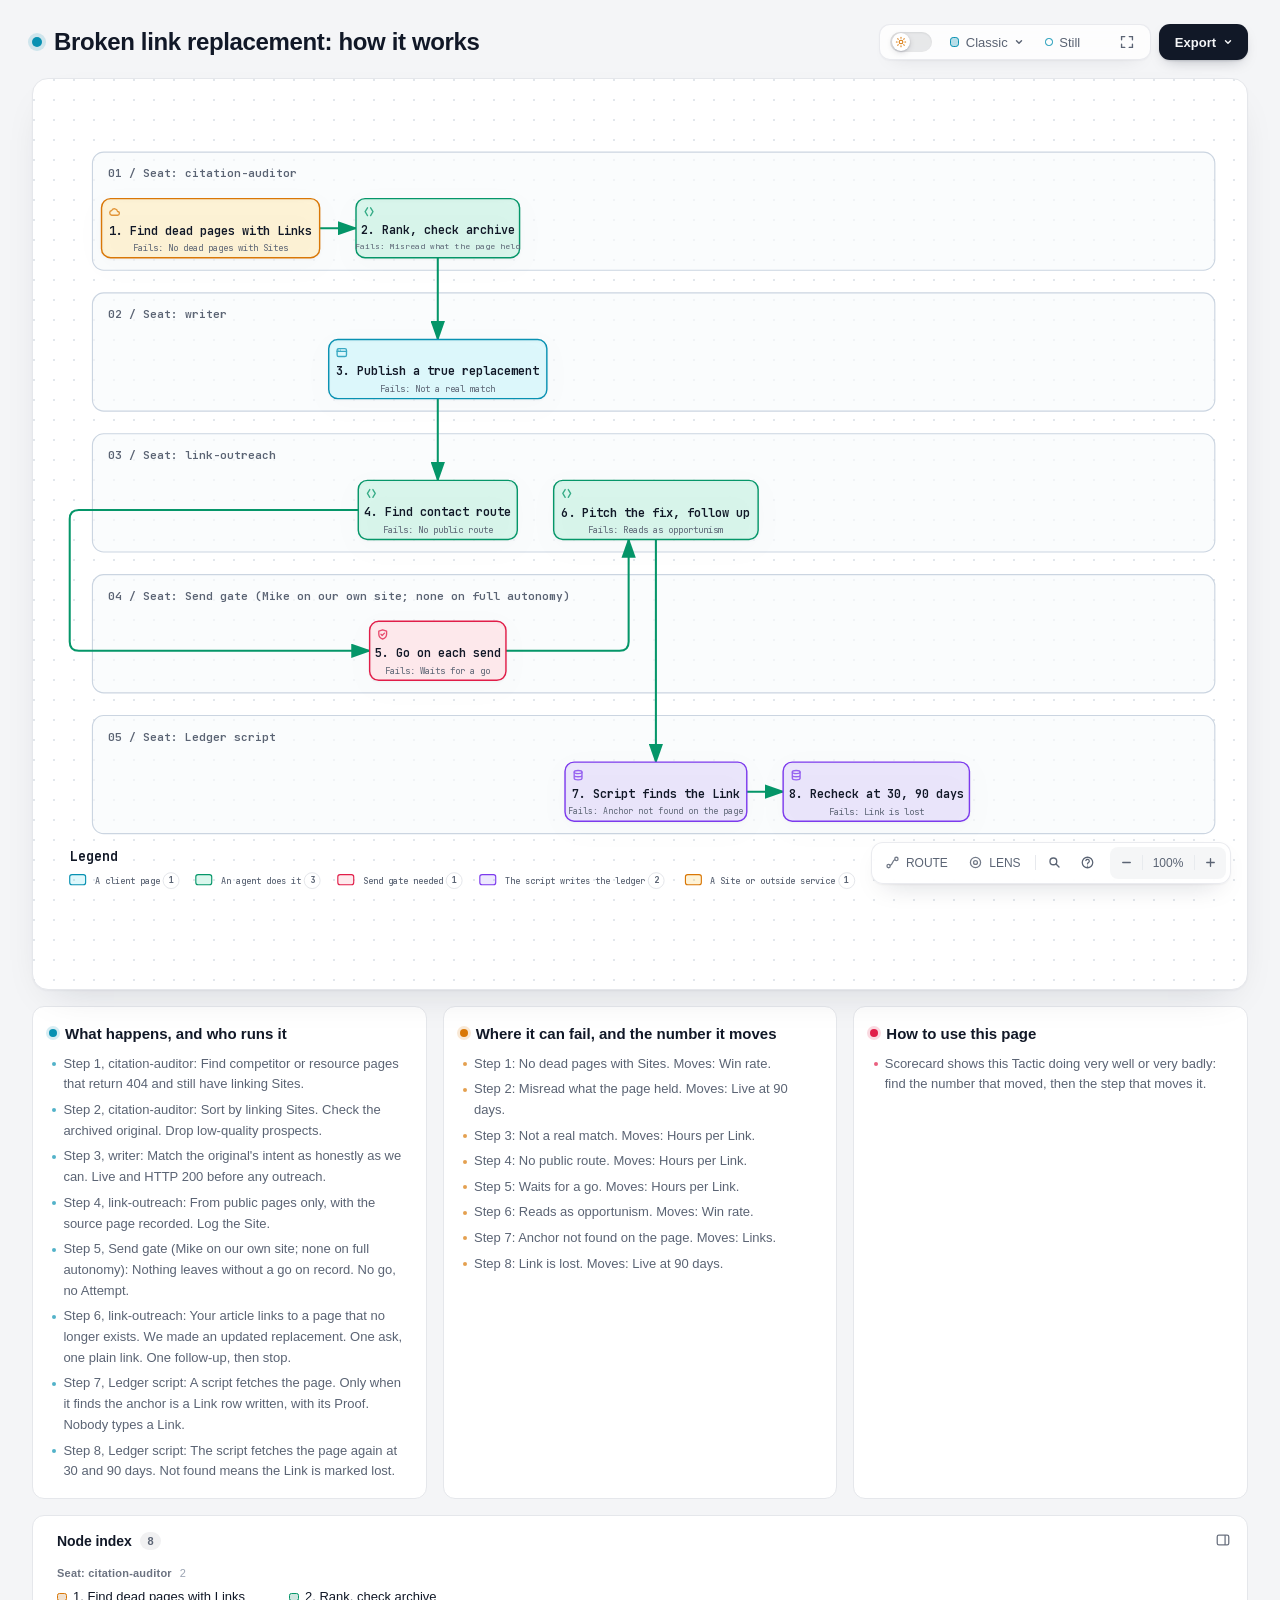
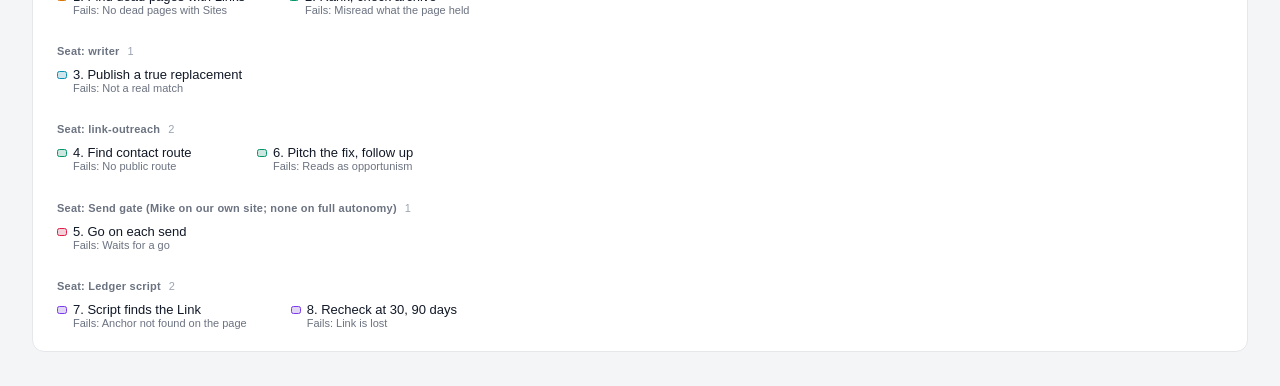
==== commit 8d94d267: "Fix Next anchor reason when capped buckets fall through, use the same over-band test in the cap chec" ====
--- a/how/broken-link-replacement.html
+++ b/how/broken-link-replacement.html
@@ -5260,7 +5260,7 @@
         <text x="54" y="322" class="t-muted" font-size="10" font-weight="600">03 / Seat: link-outreach</text>
 
         <rect data-graph-role="structural-frame" data-composition-frame-kind="lane" data-composition-frame-id="lane-3" x="40" y="424" width="988" height="104" rx="10" class="c-lane" stroke-width="1"/>
-        <text x="54" y="446" class="t-muted" font-size="10" font-weight="600">04 / Seat: Mike (the go)</text>
+        <text x="54" y="446" class="t-muted" font-size="10" font-weight="600">04 / Seat: Send gate (Mike on our own site; none on full autonomy)</text>
 
         <rect data-graph-role="structural-frame" data-composition-frame-kind="lane" data-composition-frame-id="lane-4" x="40" y="548" width="988" height="104" rx="10" class="c-lane" stroke-width="1"/>
         <text x="54" y="570" class="t-muted" font-size="10" font-weight="600">05 / Seat: Ledger script</text>
@@ -5275,7 +5275,7 @@
         <path data-edge-from="s1" data-edge-to="s2" data-edge-key="0" data-edge-id="e1" data-composition-routing="workflow-v2-auto" data-edge-role="" data-composition-points="240,119;272,119" d="M 240 119 L 272 119" class="a-emphasis" data-animate="edge" style="--step:0" stroke-width="1.8" marker-end="url(#arrowhead-emphasis)"/>
         <path data-edge-from="s2" data-edge-to="s3" data-edge-key="1" data-edge-id="e2" data-composition-routing="workflow-v2-auto" data-edge-role="" data-composition-points="344,145;344,217" d="M 344 145 L 344 217" class="a-emphasis" data-animate="edge" style="--step:1" stroke-width="1.8" marker-end="url(#arrowhead-emphasis)"/>
         <path data-edge-from="s3" data-edge-to="s4" data-edge-key="2" data-edge-id="e3" data-composition-routing="workflow-v2-auto" data-edge-role="" data-composition-points="344,269;344,341" d="M 344 269 L 344 341" class="a-emphasis" data-animate="edge" style="--step:2" stroke-width="1.8" marker-end="url(#arrowhead-emphasis)"/>
-        <path data-edge-from="s4" data-edge-to="s5" data-edge-key="3" data-edge-id="e4" data-composition-routing="workflow-v2-auto" data-edge-role="" data-composition-points="344,393;344,465" d="M 344 393 L 344 465" class="a-emphasis" data-animate="edge" style="--step:3" stroke-width="1.8" marker-end="url(#arrowhead-emphasis)"/>
+        <path data-edge-from="s4" data-edge-to="s5" data-edge-key="3" data-edge-id="e4" data-composition-routing="workflow-v2-auto" data-edge-role="" data-composition-points="274,367;20,367;20,491;284,491" d="M 274 367 L 28 367 Q 20 367 20 375 L 20 483 Q 20 491 28 491 L 284 491" class="a-emphasis" data-animate="edge" style="--step:3" stroke-width="1.8" marker-end="url(#arrowhead-emphasis)"/>
         <path data-edge-from="s5" data-edge-to="s6" data-edge-key="4" data-edge-id="e5" data-composition-routing="workflow-v2-auto" data-edge-role="" data-composition-points="404,491;512,491;512,393" d="M 404 491 L 504 491 Q 512 491 512 483 L 512 393" class="a-emphasis" data-animate="edge" style="--step:4" stroke-width="1.8" marker-end="url(#arrowhead-emphasis)"/>
         <path data-edge-from="s6" data-edge-to="s7" data-edge-key="5" data-edge-id="e6" data-composition-routing="workflow-v2-auto" data-edge-role="" data-composition-points="536,393;536,589" d="M 536 393 L 536 589" class="a-emphasis" data-animate="edge" style="--step:5" stroke-width="1.8" marker-end="url(#arrowhead-emphasis)"/>
         <path data-edge-from="s7" data-edge-to="s8" data-edge-key="6" data-edge-id="e7" data-composition-routing="workflow-v2-auto" data-edge-role="" data-composition-points="616,615;648,615" d="M 616 615 L 648 615" class="a-emphasis" data-animate="edge" style="--step:6" stroke-width="1.8" marker-end="url(#arrowhead-emphasis)"/>
@@ -5339,8 +5339,8 @@
           <text data-detail="context" x="536" y="387.6" class="t-muted" font-size="8" text-anchor="middle">Fails: Reads as opportunism</text>
         </g>
 
-        <g id="node-s5" data-node-id="s5" data-node-label="5. Go on each send" tabindex="0" role="button" aria-label="Focus 5. Go on each send, Fails: Waits for a go, Seat: Mike (the go)" aria-pressed="false" data-node-kind="security" data-node-sublabel="Fails: Waits for a go" data-node-context="Seat: Mike (the go)">
-          <title>5. Go on each send · Fails: Waits for a go · Seat: Mike (the go)</title>
+        <g id="node-s5" data-node-id="s5" data-node-label="5. Go on each send" tabindex="0" role="button" aria-label="Focus 5. Go on each send, Fails: Waits for a go, Seat: Send gate (Mike on our own site; none on full autonomy)" aria-pressed="false" data-node-kind="security" data-node-sublabel="Fails: Waits for a go" data-node-context="Seat: Send gate (Mike on our own site; none on full autonomy)">
+          <title>5. Go on each send · Fails: Waits for a go · Seat: Send gate (Mike on our own site; none on full autonomy)</title>
           <rect x="284" y="465" width="120" height="52" rx="8" class="c-mask"/>
           <rect x="284" y="465" width="120" height="52" rx="8" class="c-security" data-animate="node" style="--step:4" stroke-width="1.5"/>
           <g aria-hidden="true" data-semantic-sigil="security" class="semantic-sigil s-security" transform="translate(290 471) scale(0.6875)">
@@ -5395,9 +5395,9 @@
             <rect x="131" y="688" width="14" height="9" rx="2" class="c-backend" stroke-width="1"/>
             <text x="153" y="696" class="t-muted" font-size="7.5" font-weight="500">An agent does it</text>
           </g>
-          <g data-legend-semantic-kind="security" data-legend-kind="security" data-legend-label="Mike&#39;s go needed" data-legend-x="256" data-legend-baseline="696" data-legend-width="118">
+          <g data-legend-semantic-kind="security" data-legend-kind="security" data-legend-label="Send gate needed" data-legend-x="256" data-legend-baseline="696" data-legend-width="118">
             <rect x="256" y="688" width="14" height="9" rx="2" class="c-security" stroke-width="1"/>
-            <text x="278" y="696" class="t-muted" font-size="7.5" font-weight="500">Mike&#39;s go needed</text>
+            <text x="278" y="696" class="t-muted" font-size="7.5" font-weight="500">Send gate needed</text>
           </g>
           <g data-legend-semantic-kind="database" data-legend-kind="database" data-legend-label="The script writes the ledger" data-legend-x="381" data-legend-baseline="696" data-legend-width="174">
             <rect x="381" y="688" width="14" height="9" rx="2" class="c-database" stroke-width="1"/>
@@ -5595,7 +5595,7 @@
           <li>Step 2, citation-auditor: Sort by linking Sites. Check the archived original. Drop low-quality prospects.</li>
           <li>Step 3, writer: Match the original&#39;s intent as honestly as we can. Live and HTTP 200 before any outreach.</li>
           <li>Step 4, link-outreach: From public pages only, with the source page recorded. Log the Site.</li>
-          <li>Step 5, Mike (the go): Nothing leaves without a go on record. No go, no Attempt.</li>
+          <li>Step 5, Send gate (Mike on our own site; none on full autonomy): Nothing leaves without a go on record. No go, no Attempt.</li>
           <li>Step 6, link-outreach: Your article links to a page that no longer exists. We made an updated replacement. One ask, one plain link. One follow-up, then stop.</li>
           <li>Step 7, Ledger script: A script fetches the page. Only when it finds the anchor is a Link row written, with its Proof. Nobody types a Link.</li>
           <li>Step 8, Ledger script: The script fetches the page again at 30 and 90 days. Not found means the Link is marked lost.</li>
